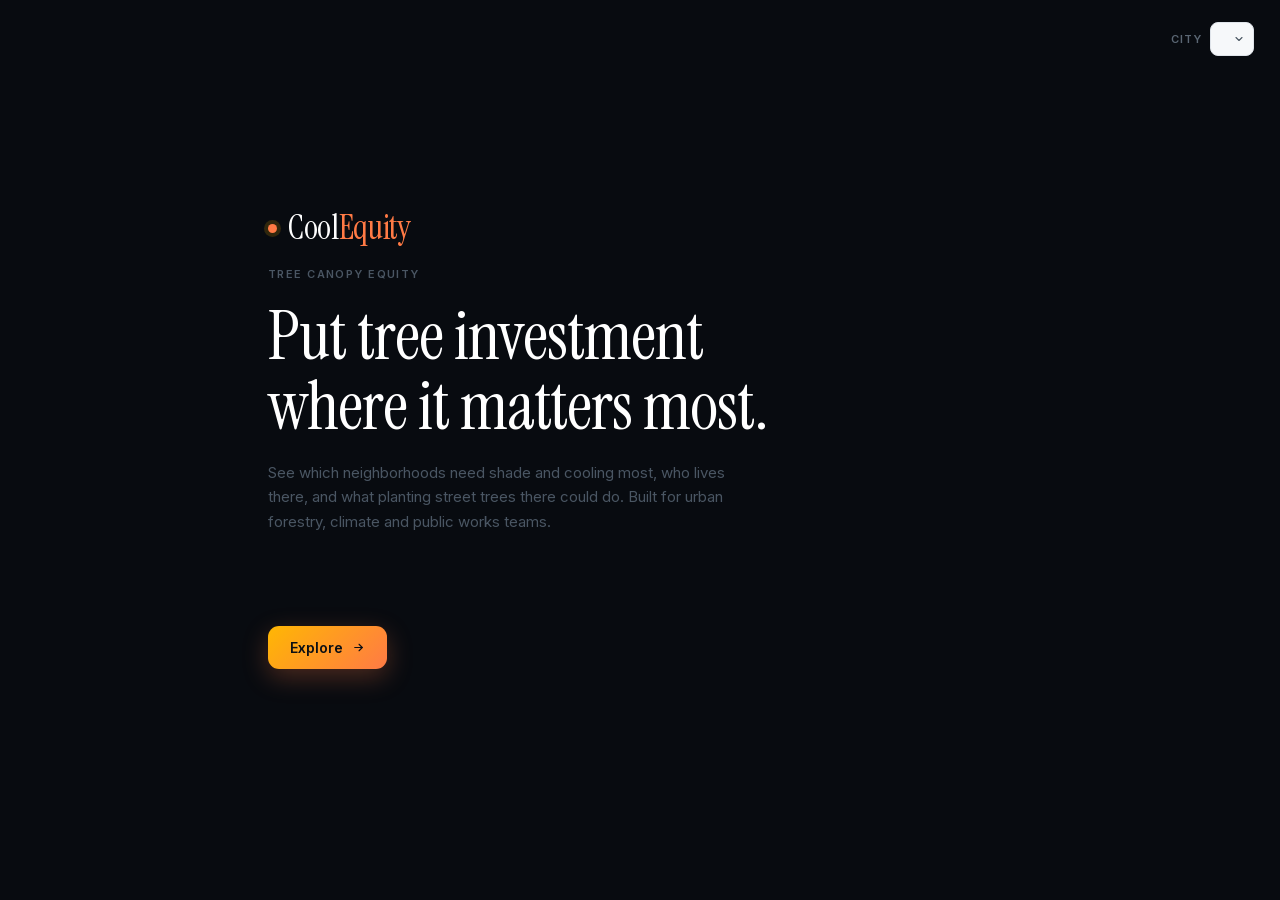
==== app/index.html @ dcdbe83a "Fade only the hexagons outside the limit, not the basemap The veil over everything beyond the city l" ====
<!DOCTYPE html>
<html lang="en">
<head>
<meta charset="utf-8"/>
<meta name="viewport" content="width=device-width, initial-scale=1"/>
<title>CoolEquity — Tree Canopy Equity Mapper</title>
<!-- MapLibre is vendored, not CDN'd. The whole risk register hangs on "the app is
     static and local"; a <script src=unpkg> makes that false — no venue Wi-Fi means
     no `maplibregl` at all, and the map never gets as far as the basemap fallback.
     v4.7.1, BSD-3, self-contained (its CSS inlines every icon as a data: URI). -->
<link href="vendor/maplibre-gl.css" rel="stylesheet"/>
<script src="vendor/maplibre-gl.js"></script>
<style>
  /* Typefaces are VENDORED, not linked from fonts.googleapis.com — same reason
     MapLibre is. A <link> to Google Fonts would put an off-host
     request back on the critical path and cost `?flat=1` its "zero external
     requests" property; on dead venue Wi-Fi you'd also eat a swap flash on
     every heading. Latin subsets only, 63 KB for both. Inter and Instrument
     Serif are both SIL Open Font License 1.1. */
  @font-face{font-family:Inter;src:url(vendor/inter-latin.woff2) format('woff2');
    font-weight:100 900;font-style:normal;font-display:swap}
  @font-face{font-family:"Instrument Serif";src:url(vendor/instrumentserif-latin.woff2) format('woff2');
    font-weight:400;font-style:normal;font-display:swap}
  :root{
    --bg:#0b0f14;--panel:#111720;--panel2:#0d1219;--edge:#1f2a36;--edge2:#2b3947;
    --txt:#eef3f8;--muted:#93a1b0;--muted2:#7a8893;   /* ≥4.5:1 on the panel for small text */
    --accent:#ff7a45;--accent2:#ffb703;--good:#39b98a;--blue:#4c9fce;
    --shadow:0 18px 50px rgba(0,0,0,.55);
    /* The map is light (CARTO positron) so that "deeper = worse" can read at all;
       see the RAMPS comment in the script. Chrome stays dark around it. */
    --map-bg:#eceff3;
    --sans:Inter,ui-sans-serif,-apple-system,BlinkMacSystemFont,"Segoe UI",Roboto,"Helvetica Neue",Arial,sans-serif;
    --display:"Instrument Serif",Georgia,"Times New Roman",serif;
    --mono:ui-monospace,SFMono-Regular,"SF Mono",Menlo,Consolas,monospace;
  }
  *{box-sizing:border-box}
  html,body{margin:0;height:100%;font-family:var(--sans);background:var(--bg);color:var(--txt);overflow:hidden;
    -webkit-font-smoothing:antialiased;-moz-osx-font-smoothing:grayscale;font-synthesis:none}
  /* Numbers are read comparatively all over this UI — rank vs rank, score vs
     score — so they get tabular figures globally rather than per-rule. */
  .num,.sc,.stat .v,.metric .top span:last-child,.badge,.tt-row span:last-child{font-variant-numeric:tabular-nums;font-feature-settings:"tnum" 1}
  svg.ico{width:13px;height:13px;flex:none;stroke:currentColor;fill:none;stroke-width:1.6;stroke-linecap:round;stroke-linejoin:round;opacity:.8}
  #app{--panelw:366px;display:grid;grid-template-columns:var(--panelw) minmax(0,1fr);height:100vh;position:relative;overflow:hidden}
  /* Panel width is adjustable on wide screens: a grip on its edge, and a collapse
     that gives the whole window to the map. 366px is the floor: the controls were
     laid out for it and get cut off below it. */
  #grip{position:absolute;top:0;bottom:0;left:calc(var(--panelw) - 5px);width:10px;cursor:col-resize;z-index:30;background:transparent}
  #grip::after{content:"";position:absolute;top:50%;left:3px;width:4px;height:44px;margin-top:-22px;border-radius:2px;background:var(--edge2);opacity:.7;transition:opacity .15s,background .15s}
  #grip:hover::after,#grip.on::after{background:var(--accent);opacity:1}
  #app.pcol{--panelw:0px}#app.pcol #panel,#app.pcol #grip{display:none}#app.pcol #mapwrap{grid-column:1/-1}
  #panel-show{position:absolute;top:14px;left:14px;z-index:31;display:none;align-items:center;gap:6px;font:600 12px var(--sans);color:var(--txt);background:var(--panel);border:1px solid var(--edge2);border-radius:9px;padding:7px 11px;cursor:pointer;box-shadow:var(--shadow)}
  #app.pcol #panel-show{display:inline-flex}
  #app.pcol #chip{left:132px;max-width:calc(100% - 440px)}
  #panel-hide{margin-left:4px}
  @media(max-width:760px){#grip,#panel-show{display:none!important}#app.pcol #panel{display:flex}}
  #panel{background:linear-gradient(180deg,var(--panel),var(--panel2));border-right:1px solid var(--edge);display:flex;flex-direction:column;min-height:0}
  /* ------------------------------------------------------------ intro */
  /* `align-items:center` + `overflow:hidden` clips a too-tall card at BOTH ends,
     and the end that matters is the top — that is how the wordmark went missing
     on a 720px-tall window. `margin:auto` centres the card when there is room and
     lets it scroll from its own top when there is not, which no value of
     align-items will do. Keep it this way rather than trimming copy each time
     the card grows. */
  #intro{position:fixed;inset:0;z-index:50;background:#080b10;overflow-y:auto;overflow-x:hidden;
    display:flex;justify-content:center;padding:28px 0;
    transition:opacity .55s ease,transform .55s cubic-bezier(.4,0,.2,1)}
  #intro.gone{opacity:0;transform:scale(1.05);pointer-events:none}
  #intro-canvas{position:absolute;inset:0;width:100%;height:100%;opacity:.5;
    filter:blur(.4px);transform:scale(1.02)}
  .intro-scrim{position:absolute;inset:0;
    background:radial-gradient(115% 85% at 22% 45%,rgba(8,11,16,.97) 20%,rgba(8,11,16,.72) 52%,rgba(8,11,16,.35) 100%)}
  .intro-card{position:relative;width:min(760px,calc(100% - 64px));padding:0 8px;margin:auto 0}
  /* The product says its own name on the first screen. */
  .wordmark{display:flex;align-items:baseline;gap:11px;margin-bottom:22px}
  .wordmark .wm{font-family:var(--display);font-weight:400;font-size:34px;line-height:1;
    letter-spacing:-.01em;color:#fff}
  .wordmark .wm i{font-style:normal;color:var(--accent)}
  .wordmark .wdot{width:9px;height:9px;border-radius:50%;background:var(--accent);
    box-shadow:0 0 0 4px rgba(255,183,3,.16);align-self:center}
  .eyebrow{display:flex;align-items:center;gap:9px;font-size:11px;letter-spacing:.13em;
    text-transform:uppercase;color:var(--muted);font-weight:600;margin-bottom:20px}
  .intro-card h1{font-family:var(--display);font-weight:400;margin:0;
    font-size:clamp(38px,5.6vw,68px);line-height:1.03;letter-spacing:-.015em;color:#fff}
  .lede{max-width:52ch;margin:20px 0 0;color:var(--muted);font-size:15px;line-height:1.62}
  .istats{display:flex;flex-wrap:wrap;gap:34px;margin:30px 0 34px}
  .istats div b{display:block;font-size:25px;font-weight:600;letter-spacing:-.02em;
    font-variant-numeric:tabular-nums;color:#fff}
  .istats div span{font-size:11px;color:#b9c3cd;letter-spacing:.05em;text-transform:uppercase}
  .ilbl{font-size:10.5px;text-transform:uppercase;letter-spacing:.11em;color:var(--muted2);
    font-weight:600;margin:0 0 11px}
  /* Combobox: a text field you can type into, with a filtered list under it.
     Not a <select>, because the list has to carry a build-state badge per row. */
  .picker{position:relative;max-width:460px}
  .cinput{display:flex;align-items:center;gap:10px;background:#0e141c;
    border:1px solid var(--edge);border-radius:11px;padding:0 13px;transition:.16s}
  .cinput:focus-within{border-color:var(--accent);background:#12161d}
  .cinput svg{width:15px;height:15px;stroke:var(--muted2);fill:none;stroke-width:2;flex:none}
  .cinput input{flex:1;background:none;border:0;outline:none;font:inherit;font-size:13.5px;
    color:var(--txt);padding:12px 0}
  .cinput input::placeholder{color:var(--muted2)}
  .cinput .cchev{width:13px;height:13px;stroke:var(--muted2);transition:transform .18s}
  .picker.open .cinput .cchev{transform:rotate(180deg)}
  .cities{position:absolute;top:calc(100% + 6px);left:0;right:0;z-index:5;max-height:264px;
    overflow-y:auto;background:#0c1219;border:1px solid var(--edge);border-radius:11px;
    padding:5px;box-shadow:0 18px 44px rgba(0,0,0,.6);display:none}
  .picker.open .cities{display:block}
  .city{display:flex;align-items:center;gap:9px;width:100%;background:none;border:0;
    color:var(--muted);border-radius:8px;padding:9px 11px;font:inherit;font-size:12.5px;
    cursor:pointer;text-align:left;transition:.12s}
  .city .cnm{flex:1;min-width:0;overflow:hidden;text-overflow:ellipsis;white-space:nowrap}
  .city .cco{font-size:10.5px;color:var(--muted2);flex:none}
  .city:hover,.city.cur{background:#151d27;color:var(--txt)}
  .city.on{background:#1a1310;color:var(--txt);box-shadow:inset 0 0 0 1px var(--accent)}
  .city .cs{font-size:11px;letter-spacing:.05em;text-transform:uppercase;font-weight:700;
    padding:2px 6px;border-radius:20px;background:#12261e;color:#4fd1a0;flex:none}
  .city .cs.soon{background:#1a1f27;color:var(--muted2)}
  .cnone{padding:11px 12px;font-size:11.5px;color:var(--muted2);line-height:1.5}
  .cityinfo{margin-top:13px;font-size:11.5px;line-height:1.6;color:var(--muted);
    background:#0c1219;border:1px solid var(--edge);border-radius:10px;padding:12px 14px;max-width:60ch}
  .cityinfo code{font-family:var(--mono);font-size:10.5px;color:var(--accent2);
    background:#141c26;padding:1px 5px;border-radius:4px}
  .cta{margin-top:28px;display:inline-flex;align-items:center;gap:9px;font:inherit;font-size:14px;
    font-weight:600;color:#0b0f14;background:linear-gradient(135deg,#ffb703,#ff7a45);
    border:0;border-radius:11px;padding:13px 22px;cursor:pointer;
    box-shadow:0 8px 26px rgba(255,122,69,.28);transition:transform .16s,box-shadow .16s}
  .cta:hover{transform:translateY(-1px);box-shadow:0 12px 32px rgba(255,122,69,.36)}
  .cta .ico{opacity:1;stroke-width:2}
  .inote{margin:18px 0 0;font-size:13px;color:#e6dccb;line-height:1.55;max-width:62ch;border-left:3px solid #ffb35a;padding-left:12px}
  .pnote{font-size:11.5px;line-height:1.45;color:var(--muted);margin:-4px 0 8px}
  .fine{margin:20px 0 0;font-size:11.5px;color:var(--muted2);line-height:1.6;max-width:62ch}
  @media (prefers-reduced-motion:reduce){#intro{transition:opacity .01s}#intro.gone{transform:none}}
  /* Short-window ladder. The card is ~910px tall at its most generous, so on a
     720–860px laptop it would scroll; these tighten it to fit before the scroll
     is ever needed. Each step gives up the least important thing left, and the
     wordmark is never one of them. */
  @media (max-height:860px){
    .intro-card h1{font-size:clamp(34px,4.6vw,52px)}
    .wordmark{margin-bottom:16px}.eyebrow{margin-bottom:14px}
    .lede{margin-top:15px;font-size:14px}
    .istats{gap:26px;margin:20px 0 22px}.istats div b{font-size:21px}
    .fine{margin-top:14px}
  }
  @media (max-height:740px){
    .intro-card h1{font-size:clamp(30px,4vw,42px)}
    .istats{gap:22px;margin:16px 0 18px}
    .fine{display:none}
  }
  @media (max-height:640px){.lede{display:none}}
  .brand{padding:16px 20px 14px;border-bottom:1px solid var(--edge)}
  .brand h1{margin:0;font-family:var(--display);font-weight:400;font-size:26px;letter-spacing:-.01em;line-height:1;display:flex;align-items:baseline;gap:9px}
  .dot{width:9px;height:9px;border-radius:50%;background:linear-gradient(135deg,var(--accent),var(--accent2));box-shadow:0 0 14px rgba(255,122,69,.75);align-self:center}
  .brand p{margin:8px 0 0;color:var(--muted);font-size:11.5px;line-height:1.5;letter-spacing:.005em}
  /* Wrap so the units control drops to its own line rather than being clipped by
     the fixed-width panel: title + home + All cities never quite leave room for
     °C·km / °F·mi at 366px, and the °F·mi button was getting cut off. */
  .brandtop{display:flex;align-items:center;flex-wrap:wrap;gap:10px;row-gap:9px}
  .brandtop #units{margin-left:auto}
  .home{margin-left:auto;display:flex;align-items:center;justify-content:center;width:28px;height:26px;
    background:#0c1219;border:1px solid var(--edge);border-radius:8px;color:var(--muted2);
    cursor:pointer;padding:0;transition:.14s;flex:none}
  .home:hover{color:var(--txt);border-color:var(--accent)}
  .home svg{width:14px;height:14px}
  .seg{display:flex;gap:2px;padding:2px;background:#0c1219;border:1px solid var(--edge);border-radius:8px}
  .seg button{font:inherit;font-size:10.5px;font-weight:600;letter-spacing:.01em;color:var(--muted2);
    background:none;border:0;padding:4px 8px;border-radius:6px;cursor:pointer;transition:.14s;white-space:nowrap}
  .modeseg button{font-size:12.5px;padding:7px 16px;font-weight:700}
  .seg button:hover{color:var(--txt)}
  .seg button.on{background:#1d2732;color:var(--txt)}
  .scroll{overflow-y:auto;min-height:0}
  .section{padding:15px 20px;border-bottom:1px solid var(--edge)}
  /* Section titles are the wayfinding: big enough to scan, numbered in Explore. */
  .lbl{font-size:13.5px;letter-spacing:-.005em;color:var(--txt);margin:0 0 10px;font-weight:700;display:flex;justify-content:space-between;align-items:center;gap:8px}
  .lbl .ltxt{display:flex;align-items:center;gap:7px;flex:1;min-width:0}
  .lbl .step{display:inline-flex;align-items:center;justify-content:center;width:21px;height:21px;border-radius:7px;background:#1d2732;color:var(--accent2);font-size:11.5px;font-weight:700;flex:none}
  .lbl.sub{font-size:12.5px;color:var(--muted);font-weight:650}
  .section>.hint.lead{margin:-4px 0 10px}
  /* City switcher: one city at a time, in the corner. */
  .cityselect{appearance:none;-webkit-appearance:none;background:#0c1219 url("data:image/svg+xml,%3Csvg xmlns='http://www.w3.org/2000/svg' viewBox='0 0 24 24' fill='none' stroke='%2393a1b0' stroke-width='2.2' stroke-linecap='round' stroke-linejoin='round'%3E%3Cpath d='m6 9 6 6 6-6'/%3E%3C/svg%3E") no-repeat right 8px center/12px;
    border:1px solid var(--edge);color:var(--txt);border-radius:8px;padding:6px 26px 6px 10px;font:600 11.5px var(--sans);cursor:pointer;max-width:190px;white-space:nowrap;overflow:hidden;text-overflow:ellipsis;transition:.14s}
  .cityselect:hover,.cityselect:focus-visible{border-color:var(--accent);outline:none}
  #intro-city{position:absolute;top:22px;right:26px;z-index:3;display:flex;align-items:center;gap:8px;font-size:11px;letter-spacing:.08em;text-transform:uppercase;color:var(--muted2);font-weight:600}
  #intro-city .cityselect{font-size:13px;padding:8px 30px 8px 12px;max-width:240px}
  /* Info popover: what it is and how to use it, with a link to the full guide. */
  .tip{position:fixed;z-index:80;width:min(300px,calc(100vw - 24px));background:#0d1219;border:1px solid var(--edge2);border-radius:11px;padding:12px 14px 11px;box-shadow:var(--shadow);font-size:12px;line-height:1.55;color:var(--muted)}
  .tip b{display:block;color:var(--txt);font-size:12.5px;margin-bottom:4px}
  .tip a{display:inline-block;margin-top:8px;color:#ffd28c;font-weight:600;text-decoration:none;font-size:11.5px}
  .tip a:hover{text-decoration:underline;text-underline-offset:3px}
  .tip[hidden]{display:none}
  /* Low-signal note: the mix rests on an input that barely varies here. */
  .signal{font-size:11px;line-height:1.5;margin:0 0 10px;padding:8px 10px;border-radius:8px;background:#221609;border:1px solid #4a3520;color:#ffd28c}
  .signal[hidden]{display:none}
  #legend .lrel{font-size:11px;color:var(--muted);margin-top:5px}
  #legend .lcap{font-size:11px;color:var(--muted);margin-top:5px;line-height:1.4}
  #legend .lrel[hidden]{display:none}
  /* Ranked list: how far each area moved against the recommended mix. */
  .row .mv{display:inline-block;font-size:11px;font-weight:700;padding:1px 6px;border-radius:10px;margin-left:6px;vertical-align:1px;font-variant-numeric:tabular-nums}
  .mv.up{color:#6ee7a8;background:#0f2019}.mv.dn{color:#ffb4a2;background:#2a1410}.mv.eq{color:var(--muted2);background:#151c25}
  #rank-change{font-size:11px;color:var(--muted);line-height:1.5;margin:8px 0 0;padding:8px 10px;border-radius:8px;background:#141a12;border:1px solid #2a4a3d}
  #rank-change b{color:#6ee7a8}
  #rank-change[hidden]{display:none}
  @keyframes rankflash{from{background:#1c2a24}to{background:transparent}}
  #rank.flash{animation:rankflash .9s ease-out}
  /* Priority areas can be folded away. */
  /* Every sidebar section folds the same way: one header row (chevron + step +
     title + info + status), one body. Open/closed is remembered per browser. */
  .fold{padding:0}
  .fhead{display:flex;align-items:center;gap:6px;padding:13px 20px 13px 14px}
  .fbtn{flex:1;min-width:0;display:flex;align-items:center;gap:8px;background:none;border:0;padding:0;color:var(--txt);font:700 13.5px var(--sans);cursor:pointer;text-align:left;letter-spacing:-.005em}
  .fbtn .dchev{width:13px;height:13px;flex:none;stroke:currentColor;fill:none;stroke-width:2.4;transition:transform .18s;transform:rotate(90deg)}
  .fold.closed .fbtn .dchev{transform:none}
  .fbtn .step{display:inline-flex;align-items:center;justify-content:center;width:21px;height:21px;border-radius:7px;background:#1d2732;color:var(--accent2);font-size:11.5px;font-weight:700;flex:none}
  .fhead .cnt,.fhead .wstate{flex:none}
  .fbody{padding:0 20px 15px}
  .fold.closed .fbody{display:none}
  .fold.closed .fhead{padding-bottom:13px}
  #rank{padding:4px 12px 10px}
  .rank-pages{padding:8px 20px 14px}
  /* Map reset sits with the basemap switch. */
  .mapctl{display:flex;gap:6px;align-items:center}
  .mapbtn{font:600 10.5px var(--sans);color:var(--txt);background:var(--panel);border:1px solid var(--edge2);border-radius:8px;padding:6px 10px;cursor:pointer;box-shadow:0 2px 10px rgba(0,0,0,.35);white-space:nowrap}
  .mapbtn:hover{border-color:var(--accent)}
  .seg[hidden]{display:none}
  .layers{display:grid;grid-template-columns:1fr 1fr;gap:7px}
  .layer{border:1px solid var(--edge);background:#0c1219;color:var(--muted);padding:9px 10px;border-radius:9px;font-size:12px;cursor:pointer;text-align:left;transition:.15s;display:flex;flex-direction:column;gap:1px}
  .layer:hover{border-color:#2c3a49;color:var(--txt)}
  .layer.active{border-color:var(--accent);background:#1a1410;color:var(--txt);box-shadow:inset 0 0 0 1px rgba(255,122,69,.35)}
  .layer b{font-size:12.5px;font-weight:600}
  .layer span{font-size:10.5px;color:var(--muted2)}
  .tag{font-size:11px;letter-spacing:.04em;background:#2a2030;color:#d3a4e0;border:1px solid #47324f;padding:1px 5px;border-radius:20px;font-weight:600}
  .tag.us{background:#221c2e;color:#c7a3e6;border-color:#402f57}
  /* toggles */
  .toggle{display:flex;align-items:center;gap:10px;padding:8px 0;cursor:pointer}
  /* `hidden` loses to any class rule that sets display, so the attribute
     alone does nothing here — the HOLC toggle stayed on screen in San
     Ramon despite being marked hidden. Restate it at class specificity. */
  .toggle[hidden],.hint[hidden]{display:none}
  .toggle .sw{width:34px;height:19px;border-radius:20px;background:#25303c;position:relative;flex:none;transition:.2s}
  .toggle .sw::after{content:"";position:absolute;top:2px;left:2px;width:15px;height:15px;border-radius:50%;background:#6b7885;transition:.2s}
  .toggle.on .sw{background:rgba(255,122,69,.35)}
  .toggle.on .sw::after{transform:translateX(15px);background:var(--accent)}
  .toggle .tt{font-size:12.5px}
  .toggle .ts{font-size:11px;color:var(--muted2)}
  /* ---- cooling relief sites ---- */
  .cnt{font-size:10.5px;color:var(--muted2);font-weight:500;letter-spacing:0;text-transform:none;font-variant-numeric:tabular-nums;white-space:nowrap}
  .kind{display:flex;align-items:flex-start;gap:9px;padding:7px 9px;margin:0 -9px;border-radius:9px;
    cursor:pointer;transition:background .14s,opacity .14s;user-select:none}
  .kind:hover{background:#0e1620}
  .kind.off{opacity:.38}
  .kind .kdot{width:9px;height:9px;border-radius:50%;margin-top:4px;flex:none;transition:background .14s}
  .kind.off .kdot{background:#46535f!important}
  .kind .kb{flex:1;min-width:0}
  .kind .khd{display:flex;align-items:baseline;gap:8px}
  .kind .kn{font-size:12.5px;color:var(--txt)}
  .kind .kc{margin-left:auto;font-size:11px;color:var(--muted2);font-variant-numeric:tabular-nums}
  .kind .kw{font-size:10.5px;color:var(--muted2);line-height:1.45;margin-top:2px}
  .tt-kind{display:flex;align-items:center;gap:6px;margin-top:5px;font-size:11.5px;color:var(--txt)}
  .tt-kind i{width:8px;height:8px;border-radius:50%;flex:none}
  .tt-what{font-size:10.5px;color:var(--muted);line-height:1.45;margin-top:4px}
  /* ---- model weights ---- */
  .hint{font-size:11px;color:var(--muted);line-height:1.5;margin:-4px 0 12px}
  .layer-note{margin:10px 0 0;padding:8px 10px;border-left:3px solid #ffb35a;color:var(--txt);font-size:12px}
  /* Presets are the front door; the four sliders live behind a disclosure so the
     panel reads as a choice, not a control surface. */
  .presets{display:flex;flex-wrap:wrap;gap:6px;margin-bottom:9px}
  .pst{background:#0e141c;border:1px solid var(--edge);color:var(--muted);border-radius:8px;
    padding:6px 10px;font:inherit;font-size:11.5px;cursor:pointer;transition:.14s}
  .pst:hover{border-color:#3a4a5c;color:var(--txt)}
  .pst.on{border-color:var(--accent);background:#1a1310;color:var(--txt);font-weight:600}
  .pwhy{font-size:11px;color:var(--muted);line-height:1.5;background:#0c1219;
    border:1px solid var(--edge);border-radius:9px;padding:9px 11px;margin-bottom:10px}
  .pwhy b{color:var(--txt);font-weight:600}
  .disc{display:flex;align-items:center;gap:7px;width:100%;background:none;border:0;
    color:var(--muted);font:inherit;font-size:11.5px;cursor:pointer;padding:3px 0;transition:.14s}
  .disc:hover{color:var(--txt)}
  .disc .dchev{width:12px;height:12px;stroke:currentColor;fill:none;stroke-width:2.2;
    transition:transform .18s}
  .disc[aria-expanded=true] .dchev{transform:rotate(90deg)}
  .disc .dnote{margin-left:auto;font-size:11px;color:var(--muted2)}
  #wadv[hidden],#kadv[hidden]{display:none}
  #wadv,#kadv{padding-top:11px}
  .wexp{font-size:10.5px;color:var(--muted2);line-height:1.55;margin:0 0 11px}
  .wexp code{font-family:var(--mono);font-size:11px;color:var(--accent2)}
  .wrow{margin-bottom:11px}
  .wrow .wtop{display:flex;align-items:baseline;gap:7px;font-size:12px;margin-bottom:5px}
  .wrow .wsw{width:8px;height:8px;border-radius:2px;flex:none;align-self:center}
  .wrow .wnm{color:var(--txt)}
  .wrow .wval{margin-left:auto;font-variant-numeric:tabular-nums;font-weight:650;font-size:12.5px}
  .wrow input[type=range]{margin:0}
  .wfoot{display:flex;align-items:center;gap:8px;margin-top:2px;font-size:10.5px;color:var(--muted2);line-height:1.4}
  #w-reset{margin-left:auto;flex:none;background:#161f2a;border:1px solid var(--edge2);color:var(--muted);
    font:inherit;font-size:10.5px;padding:4px 9px;border-radius:7px;cursor:pointer;transition:.15s}
  #w-reset:hover{color:var(--txt);border-color:#3a4a5c}
  #w-reset[disabled]{opacity:.4;cursor:default}
  .wstate{font-size:11px;letter-spacing:.06em;font-weight:600;padding:2px 7px;border-radius:20px;
    text-transform:none;border:1px solid #2a4a3d;background:#0f2019;color:#4fd1a0}
  .wstate.custom{border-color:#4a3520;background:#211609;color:var(--accent2)}
  /* ---- score breakdown ---- */
  .bd{margin:2px 0 14px}
  .bd .stack{display:flex;height:9px;border-radius:3px;overflow:hidden;background:#0a0e13;margin-bottom:9px}
  .bd .stack i{display:block;transition:width .25s cubic-bezier(.2,.8,.2,1)}
  .bd table{width:100%;border-collapse:collapse;font-size:11px}
  .bd td{padding:3.5px 0;color:var(--muted);vertical-align:middle}
  .bd td.k{color:var(--txt);white-space:nowrap;font-size:11.5px}
  .bd td.k i{display:inline-block;width:7px;height:7px;border-radius:2px;margin-right:6px}
  .bd td.n{text-align:right;font-variant-numeric:tabular-nums;white-space:nowrap;padding-left:10px;font-size:10.5px}
  .bd td.p{text-align:right;font-variant-numeric:tabular-nums;color:var(--txt);font-weight:650;padding-left:10px;width:44px}
  .bd tr.sum td{border-top:1px solid var(--edge);padding-top:6px;color:var(--txt)}
  .bd .eq{font-size:11px;color:var(--muted2);margin-top:8px;line-height:1.5;font-family:var(--mono)}
  /* The color scale sits on the map it describes, bottom-left, always visible. */
  #legend{position:absolute;left:14px;bottom:26px;z-index:5;width:232px;background:rgba(12,17,23,.88);backdrop-filter:blur(8px);border:1px solid var(--edge);border-radius:11px;padding:10px 12px 9px}
  #legend .lbl{font-size:12px;margin:0;flex:1}
  #legend .lhead{display:flex;align-items:center;gap:4px;margin-bottom:6px}
  #legend .lmin{background:none;border:0;color:var(--muted);font:700 15px/1 var(--sans);cursor:pointer;padding:0 4px;border-radius:5px}
  #legend .lmin:hover{color:var(--txt);background:#1d2732}
  #legend[hidden]{display:none}
  .lshow{left:14px;bottom:26px;background:rgba(12,17,23,.88);backdrop-filter:blur(8px);border:1px solid var(--edge);border-radius:9px;color:var(--txt);font:600 11px var(--sans);padding:7px 10px;cursor:pointer}
  .lshow[hidden]{display:none}
  .legend .bar{height:12px;border-radius:3px;margin:2px 0 6px;box-shadow:inset 0 0 0 1px rgba(255,255,255,.08)}
  .legend .ends{display:flex;justify-content:space-between;font-size:11px;color:var(--muted);font-variant-numeric:tabular-nums}
  .legend .cap{font-size:10.5px;color:var(--muted);margin-top:7px;line-height:1.45;display:-webkit-box;-webkit-line-clamp:3;-webkit-box-orient:vertical;overflow:hidden}
  #legend .method-link{font-size:11px;margin-top:6px}
  /* The direction of the ramp is the single thing a reader gets wrong on a
     choropleth, so it is stated in words under the bar, on the correct side. */
  .legend .dir{display:flex;font-size:11px;letter-spacing:.07em;text-transform:uppercase;
    color:var(--accent2);font-weight:600;margin-top:5px}
  .legend .dir.hi{justify-content:flex-end}
  .holc-key{display:flex;gap:6px;margin-top:4px}
  .holc-key div{flex:1;text-align:center;font-size:11px;color:#0b0f14;font-weight:700;border-radius:5px;padding:3px 0}
  #rankwrap{display:flex;flex-direction:column}
  #rank{padding:4px 12px 10px}
  .row{display:flex;align-items:center;gap:11px;padding:8px 10px;border-radius:9px;cursor:pointer;transition:.12s}
  .row:hover{background:#0e1620}
  .row.sel{background:#161d27;box-shadow:inset 0 0 0 1px var(--edge)}
  .badge{min-width:25px;padding:0 5px;height:25px;flex:none;border-radius:7px;display:flex;align-items:center;justify-content:center;font-size:11.5px;font-weight:700;color:#0b0f14}
  .row .nm{font-size:12.5px;font-weight:550}
  .row .sub{font-size:10.5px;color:var(--muted2);margin-top:1px}
  .row .sc{margin-left:auto;font-variant-numeric:tabular-nums;font-size:12.5px;font-weight:600}
  #mapwrap{position:relative}
  #map{position:absolute;inset:0}
  .float{position:absolute;z-index:5}
  #chip{top:14px;left:14px;background:rgba(12,17,23,.82);backdrop-filter:blur(8px);border:1px solid var(--edge);border-radius:10px;padding:7px 12px;font-size:12px;color:var(--muted)}
  #chip b{color:var(--txt)}
  /* detail panel (right dock) */
  #detail{position:absolute;top:0;right:0;height:100%;width:340px;background:linear-gradient(180deg,#111721,#0d121a);border-left:1px solid var(--edge);box-shadow:var(--shadow);transform:translateX(100%);transition:transform .32s cubic-bezier(.2,.8,.2,1);display:flex;flex-direction:column;z-index:6}
  #detail.show{transform:translateX(0)}
  .dhead{padding:15px 16px;border-bottom:1px solid var(--edge);display:flex;align-items:center;gap:11px}
  .dhead .badge{min-width:32px;height:32px;border-radius:8px;font-size:13px}
  .dhead .nm{font-size:15px;font-weight:650}
  .dhead .rk{font-size:11px;color:var(--muted);margin-top:1px}
  .rk.band{margin-top:2px}.rk.band b{color:var(--txt);font-weight:600}
  .dhead .x{margin-left:auto;color:var(--muted2);cursor:pointer;font-size:20px;line-height:1;padding:2px 5px}
  .dhead .x:hover{color:var(--txt)}
  .dbody{overflow-y:auto;padding:14px 16px 22px}
  .metric{margin-bottom:11px}
  .metric .top{display:flex;justify-content:space-between;font-size:12px;margin-bottom:5px}
  .metric .top span:first-child{color:var(--muted)}
  .metric .top span:last-child{font-weight:650;font-variant-numeric:tabular-nums}
  .track{height:6px;background:#0a0e13;border-radius:4px;overflow:hidden}
  .fill{height:100%;border-radius:4px}
  .est{font-size:11px;color:#c7a3e6;border:1px solid #402f57;border-radius:10px;padding:0 5px;margin-left:6px;vertical-align:middle}
  .est.src{color:var(--muted);border-color:var(--edge);text-transform:none;letter-spacing:0}
  /* ROI */
  .roi{margin-top:8px;background:#0c141d;border:1px solid var(--edge);border-radius:12px;padding:14px 14px 16px}
  .roi h3{margin:0 0 3px;font-size:13px;display:flex;align-items:center;gap:7px}
  .roi .sub{font-size:11px;color:var(--muted);margin:0 0 12px;line-height:1.4}
  .slider-row{display:flex;justify-content:space-between;font-size:11.5px;color:var(--muted);margin-bottom:6px}
  .slider-row b{color:var(--good);font-variant-numeric:tabular-nums;font-size:13px}
  input[type=range]{width:100%;-webkit-appearance:none;appearance:none;height:5px;border-radius:4px;
    background:#1a2632;outline:none;margin:2px 0 14px;--sl:var(--good)}
  input[type=range]::-webkit-slider-thumb{-webkit-appearance:none;width:15px;height:15px;border-radius:50%;
    background:var(--sl);cursor:pointer;border:2px solid #0d1219;box-shadow:0 0 0 3px color-mix(in srgb,var(--sl) 22%,transparent);transition:box-shadow .15s}
  input[type=range]:hover::-webkit-slider-thumb,input[type=range]:focus-visible::-webkit-slider-thumb{
    box-shadow:0 0 0 6px color-mix(in srgb,var(--sl) 26%,transparent)}
  input[type=range]::-moz-range-thumb{width:15px;height:15px;border-radius:50%;background:var(--sl);
    cursor:pointer;border:2px solid #0d1219}
  .roi-out{display:grid;grid-template-columns:1fr 1fr;gap:9px}
  .stat{background:#0a1017;border:1px solid var(--edge);border-radius:9px;padding:9px 11px}
  .stat .v{font-size:17px;font-weight:700;font-variant-numeric:tabular-nums;line-height:1.1;color:var(--txt)}
  .stat .k{font-size:11px;color:var(--muted);margin-top:3px;line-height:1.25}
  .roi-out .stat.hero{grid-column:1/-1}
  .stat.hero .v{color:var(--good)}
  .roi-note{font-size:11px;color:var(--muted2);margin-top:11px;line-height:1.4}
  .roi-feas{font-size:10.5px;line-height:1.55;margin-top:11px;padding:9px 11px;
    border-radius:9px;background:#0c1219;border:1px solid var(--edge);color:var(--muted)}
  .roi-feas b{color:var(--txt)}
  .roi-feas .ok{color:#6ee7a8}.roi-feas .gap{color:var(--accent)}
  .roi-src{font-size:11px;color:var(--muted2);margin-top:9px;line-height:1.5;
    border-top:1px solid var(--edge);padding-top:9px}
  .roi-src b{color:var(--muted);font-weight:600}
  .roi-src div{margin-top:3px}
  .maplibregl-popup{max-width:230px!important}
  .maplibregl-popup-content{background:#0d1219;color:var(--txt);border:1px solid var(--edge);border-radius:10px;padding:9px 12px;font-size:12px;box-shadow:var(--shadow)}
  .maplibregl-popup-content .tt-row{display:flex;justify-content:space-between;gap:16px;color:var(--muted);margin-top:4px}
  .maplibregl-popup-content .tt-row span:last-child{color:var(--txt);font-variant-numeric:tabular-nums}
  .maplibregl-popup-tip{border-top-color:var(--edge)!important}
  .maplibregl-ctrl-group{background:#0d1219!important;border:1px solid var(--edge)!important}
  .maplibregl-ctrl button .maplibregl-ctrl-icon{filter:invert(.9)}
  .scroll::-webkit-scrollbar,.dbody::-webkit-scrollbar{width:9px}
  .scroll::-webkit-scrollbar-thumb,.dbody::-webkit-scrollbar-thumb{background:#1c2530;border-radius:6px;border:2px solid transparent;background-clip:content-box}
  .foot{padding:11px 20px;font-size:11px;color:var(--muted2);line-height:1.4}
  .disclaim{margin-top:8px;padding-top:8px;border-top:1px solid var(--edge);font-size:11px;color:var(--muted2);line-height:1.45}
  /* ---- two-speed panel (Simple / Explore) ---- */
  .modehead{position:sticky;top:0;z-index:6;display:flex;align-items:center;gap:10px;
    padding:11px 20px;background:var(--panel);border-bottom:1px solid var(--edge)}
  .modehint{font-size:11.5px;color:var(--muted);letter-spacing:.01em}
  #app.explore .simple-only{display:none}
  .takeaway{font-size:13px;line-height:1.6;color:var(--muted)}
  .takeaway b{color:var(--txt);font-weight:650}
  .takeaway .tk-now{margin-top:11px;padding-top:11px;border-top:1px solid var(--edge);font-size:12px;color:var(--muted2)}
  .takeaway .tk-now b{color:var(--txt)}
  /* ---- explain this block ---- */
  .explain{font-size:12.5px;line-height:1.6;color:var(--muted);background:#0c1219;
    border:1px solid var(--edge);border-radius:10px;padding:11px 12px;margin:0 0 14px}
  .fieldcheck{margin:14px 0 0;border:1px solid var(--edge);border-radius:12px;background:#0c141d}
  .fieldcheck summary{list-style:none;display:flex;align-items:center;gap:8px;padding:11px 12px;cursor:pointer;font-size:13px;font-weight:600;color:var(--txt)}
  .fieldcheck summary::-webkit-details-marker{display:none}
  .fieldcheck summary .dchev{width:13px;height:13px;flex:none;stroke:currentColor;fill:none;stroke-width:2.4;transition:transform .18s}
  .fieldcheck[open] summary .dchev{transform:rotate(90deg)}
  .fieldcheck summary .info-link{margin-left:auto}
  .fc-pill{padding:2px 8px;border-radius:999px;font-size:10.5px;font-weight:600;letter-spacing:.02em;background:rgba(255,255,255,.08);color:var(--muted)}
  .fc-pill.visit{background:rgba(120,170,255,.16);color:#b9d1ff}.fc-pill.feasible,.fc-pill.planted{background:rgba(74,222,128,.16);color:#8ef0b0}.fc-pill.not{background:rgba(248,113,113,.16);color:#ffb3b3}.fc-pill.partly{background:rgba(255,179,90,.16);color:#ffd28c}
  .fc-body{padding:0 12px 12px}.fc-body .hint{margin:0 0 8px}
  .fc-chips{display:flex;flex-wrap:wrap;gap:6px}
  .fc-chips button{font:600 11.5px var(--sans);color:var(--muted);background:transparent;border:1px solid var(--edge2);border-radius:999px;padding:5px 10px;cursor:pointer;line-height:1.3}
  .fc-chips button:hover{color:var(--txt);border-color:var(--accent)}
  .fc-chips button[aria-pressed=true]{color:var(--txt);border-color:var(--accent);background:color-mix(in srgb,var(--accent) 16%,transparent)}
  .fc-chips button:focus-visible{outline:2px solid var(--accent);outline-offset:1px}
  .fieldcheck textarea{width:100%;box-sizing:border-box;margin-top:8px;font:inherit;font-size:12.5px;color:var(--txt);background:var(--c-field,#0f151d);border:1px solid var(--edge);border-radius:8px;padding:7px 9px;resize:vertical;min-height:44px}
  .fc-meta{color:var(--good)}
  html[data-theme=light] .fieldcheck{background:var(--c-card)}
  /* field-status pills: dark ink on tinted chips in light mode (the dark-mode pastels are ~1.3:1 on a light card) */
  html[data-theme=light] .fc-pill.visit,html[data-theme=light] .fc-tag.visit{color:#1d4ed8}html[data-theme=light] .fc-pill.feasible,html[data-theme=light] .fc-pill.planted,html[data-theme=light] .fc-tag.feasible,html[data-theme=light] .fc-tag.planted{color:#166534}html[data-theme=light] .fc-pill.not,html[data-theme=light] .fc-tag.not{color:#b91c1c}html[data-theme=light] .fc-pill.partly,html[data-theme=light] .fc-tag.partly{color:#9a3412}
  .fc-tag{display:inline-block;margin-left:6px;padding:1px 6px;border-radius:6px;font-size:10px;font-weight:600;letter-spacing:.02em;vertical-align:middle;background:rgba(255,255,255,.08);color:var(--muted)}.fc-tag.feasible,.fc-tag.planted{background:rgba(74,222,128,.16);color:#8ef0b0}.fc-tag.not{background:rgba(248,113,113,.16);color:#ffb3b3}.fc-tag.partly{background:rgba(255,179,90,.16);color:#ffd28c}
  .explain b{color:var(--txt);font-weight:650}
  .explain .why{color:var(--why,var(--accent2));font-weight:600}
  /* ---- first-run coach card ---- */
  #coach{position:absolute;left:50%;top:16px;transform:translateX(-50%);z-index:40;
    max-width:430px;width:calc(100% - 36px);background:var(--panel);border:1px solid var(--edge2);
    border-radius:12px;padding:15px 17px 16px;box-shadow:0 10px 34px rgba(0,0,0,.5)}
  #coach[hidden]{display:none}
  #coach h4{margin:0 0 9px;font-size:14px;color:var(--txt);font-weight:650}
  #coach ol{margin:0;padding-left:19px;font-size:12.5px;color:var(--muted);line-height:1.65}
  #coach ol b{color:var(--txt)}
  #coach .cbtn{margin-top:13px;background:var(--accent);color:#180d06;border:0;border-radius:8px;
    padding:8px 15px;font:inherit;font-weight:650;font-size:12.5px;cursor:pointer}
  #coach .cbtn:hover{filter:brightness(1.06)}
  #coach .cx{position:absolute;top:9px;right:12px;cursor:pointer;color:var(--muted2);font-size:18px;line-height:1}
  #coach .cx:hover{color:var(--txt)}
  /* ---- basemap toggle (map/satellite) ---- */
  .mapctl{position:absolute;right:10px;top:10px;z-index:5}
  .mapctl[hidden]{display:none}
  .mapctl .seg{background:var(--panel);border-color:var(--edge2);box-shadow:0 2px 10px rgba(0,0,0,.35)}
  /* ---- collapsible sources footer ---- */
  .srcs summary{cursor:pointer;color:var(--muted);font-weight:600;list-style:none;padding:2px 0}
  .srcs summary::-webkit-details-marker{display:none}
  .srcs summary::before{content:"▸ ";color:var(--muted2)}
  .srcs[open] summary::before{content:"▾ "}
  .srcs>div{margin-top:6px}

  :root{--muted2:#9aa5b5}
  button.kind{width:100%;font:inherit;color:inherit;text-align:left;background:transparent;cursor:pointer}
  .rank-label{display:block;font-size:12px;margin-top:12px;color:var(--muted)}
  #rank-search{width:100%;padding:9px 10px;margin-top:6px;border:1px solid #566579;border-radius:7px;background:#101923;color:var(--txt);font:12px var(--sans)}
  #rank-count{font-size:11px;color:var(--muted);margin:9px 0 2px;line-height:1.5}
  .rank-pages{display:flex;justify-content:space-between;padding:12px 20px}
  .rank-pages button{background:#1b2733;color:var(--txt);border:1px solid #566579;border-radius:6px;padding:8px 12px;cursor:pointer;font:12px var(--sans)}
  .rank-pages button:disabled{opacity:.45;cursor:default}
  .load-error{padding:28px;background:#111b27;color:#edf1f5;max-width:520px;font:15px/1.6 var(--sans)}
  .load-error a{color:#ffcc86}

  :focus-visible{outline:3px solid #ffb703;outline-offset:3px}
  .helpnav{display:flex;gap:8px;margin-top:12px;flex-wrap:wrap}
  .helpnav a,.helpnav button{font:600 12px var(--sans);color:var(--txt);background:#1b2733;border:1px solid #3e4d5e;border-radius:7px;padding:9px 10px;text-decoration:none;cursor:pointer}
  #ifine a{color:#ffd28c}
  .method-link{display:inline-block;color:#ffd28c;font-size:12px;line-height:1.5;margin-top:9px;text-underline-offset:3px}
  .info-link{position:relative;display:inline-flex;align-items:center;justify-content:center;width:24px;height:24px;flex:none;font:600 10px var(--sans);color:#c5ceda;text-decoration:none;vertical-align:middle;text-transform:none}
  .info-link::before{content:"";position:absolute;inset:4px;border:1px solid #718298;border-radius:50%;pointer-events:none}
  .info-link:hover{color:#ffcc86}
  .info-link:hover::before{border-color:#ffcc86}
  .row{width:100%;border:0;border-bottom:1px solid var(--edge);background:transparent;color:var(--txt);font:inherit;text-align:left}
  button.toggle{width:100%;background:transparent;color:inherit;font:inherit;text-align:left;border:0;cursor:pointer}
  button.toggle[hidden],[hidden]{display:none!important}
  .score-details{margin:16px 0;border-block:1px solid var(--edge);padding:12px 0}
  .score-details summary{cursor:pointer;font-size:13px;font-weight:600}
  #detail:not(.show){visibility:hidden}
  #detail .x,#coach .cx{background:none;border:0;color:var(--txt);min-width:32px;min-height:32px;font-size:22px;cursor:pointer}
  .roi-note,.roi-feas,.cap{font-size:12px;line-height:1.6}
  .export{display:flex;flex-wrap:wrap;gap:6px;align-items:center;margin:0}
  .roi .export{margin:14px 0 0;padding-top:12px;border-top:1px solid var(--edge)}
  .export .lbl{flex-basis:100%;margin:0 0 6px;font-size:12.5px}
  .export .hint.flash{animation:rankflash 1.2s ease-out}
  /* Save-before-leaving prompt */
  #leave{position:fixed;inset:0;z-index:90;display:flex;align-items:center;justify-content:center;background:rgba(5,8,12,.62);backdrop-filter:blur(3px)}
  #leave[hidden]{display:none}
  .leave-card{width:min(420px,calc(100% - 32px));background:#0d1219;border:1px solid var(--edge2);border-radius:14px;padding:20px 22px;box-shadow:var(--shadow)}
  .leave-card h3{margin:0 0 6px;font-size:16px}
  .leave-card p{margin:0 0 16px;font-size:12.5px;color:var(--muted);line-height:1.55}
  .leave-card .acts{display:flex;flex-wrap:wrap;gap:8px;justify-content:flex-end}
  .leave-card button{font:600 12px var(--sans);border-radius:8px;padding:9px 13px;cursor:pointer;border:1px solid #3e4d5e;background:#1b2733;color:var(--txt)}
  .leave-card button.primary{background:linear-gradient(135deg,#ffb703,#ff7a45);color:#0b0f14;border:0}
  .leave-card button.quiet{background:none;border-color:transparent;color:var(--muted)}
  .export .lbl{flex-basis:100%;margin:0 0 6px;font-size:12.5px}
  #coach h4{cursor:move;user-select:none;-webkit-user-select:none;touch-action:none;padding-right:28px;border-radius:6px}
  #coach h4:focus-visible{outline:2px solid var(--accent);outline-offset:2px}
  #coach.dragging{opacity:.94}
  .export button{font:600 12px var(--sans);color:var(--txt);background:#1b2733;border:1px solid #3e4d5e;border-radius:7px;padding:8px 10px;cursor:pointer}
  .export button:hover{border-color:#66768a}
  .export button:disabled{opacity:.45;cursor:default}
  .export .hint{flex-basis:100%;margin:2px 0 0}
  .export .hint.warn{color:#ffd28c}
  .roi .sub{font-size:12px}
  .cooling-secondary{font-size:12px;color:var(--muted);margin:12px 0}.cooling-secondary b{color:var(--txt);margin-left:6px}
  #roi-slider{width:100%;min-height:32px}
  .brand p{font-size:12px}
  #detail{width:370px}
  .mview{display:none}
  @media(max-width:760px){
    #app{display:flex;flex-direction:column;height:100dvh}
    #panel{width:100%;height:48%;flex:none}
    /* Phone: List, Both or Map fills the screen. In Map, the panel keeps only its
       header so the switch stays reachable; in List, the map is hidden. */
    .mview{display:inline-flex;margin-left:auto}
    #app.mv-list #panel{height:100dvh}#app.mv-list #mapwrap{display:none}
    #app.mv-map #panel{height:auto}#app.mv-map #panel .scroll{display:none}
    #panel .brand{padding:10px 14px}
    #panel .brand p,#takeaway-sec{display:none}
    #legend{width:190px;left:8px;bottom:24px;padding:8px 10px}
    .brandtop #units{margin-left:auto}.helpnav{margin-top:8px}
    /* Column layout that starts at the top: centring a card taller than the phone screen
     * pushes its top (the study-area picker) above the viewport where nothing can scroll to it. */
    #intro{flex-direction:column;justify-content:flex-start;padding:0}
    #intro-city{position:relative;top:auto;right:auto;z-index:3;margin:14px 16px 0;flex:none;align-self:flex-start;max-width:calc(100% - 32px)}
    #intro-city .cityselect{max-width:none;min-width:0}
    #mapwrap{flex:1;min-height:0;width:100%}
    #detail{width:100%;height:100dvh;z-index:45}
    #chip{max-width:calc(100% - 28px);font-size:11px;white-space:normal}
    .mapctl{top:58px}
    .fhead{padding:10px 14px 10px 10px}.fbody{padding:0 14px 12px}
    .intro-card{padding:18px 20px 28px;width:100%;max-height:none;overflow:visible;margin:0}
    .lede{font-size:14px}
    .intro-card h1{font-size:34px}.istats{flex-wrap:wrap}
    #coach{top:8px;max-height:calc(100% - 16px);overflow:auto}
  }
  @media(prefers-reduced-motion:reduce){*{scroll-behavior:auto!important;transition:none!important}}
  /* ===== app3: the layout of app/ carrying the features of app2/ =====
     Header, numbered sections and the export section come from app/. The
     weights bar, in-place sliders, shortlist, filters, sort, contribution bars,
     stars, drivers, prev/next, cost per tree, share link, toasts, zoom stack
     and briefing report come from app2/. */
  .brand{padding:14px 20px 12px}
  .helpnav{margin-top:10px;gap:6px}
  .helpnav a,.helpnav button{padding:8px 9px;font-size:11.5px;white-space:nowrap}
  /* --- 1 What matters most: the weights bar sits under the presets --- */
  .mixbar{display:block;width:100%;background:#0c1219;border:1px solid var(--edge);border-radius:9px;padding:9px 10px 8px;color:var(--txt);font:inherit;text-align:left;cursor:pointer;margin-top:2px}
  .mixbar:hover,.mixbar[aria-expanded=true]{border-color:var(--accent)}
  .mixtop{display:flex;align-items:center;margin-bottom:7px}
  .mixk{font-size:10.5px;letter-spacing:.05em;text-transform:uppercase;color:var(--muted2);font-weight:600}
  .mixact{margin-left:auto;display:inline-flex;align-items:center;gap:3px;font-size:11.5px;font-weight:600;color:#ffd28c}
  .mixact .dchev{width:12px;height:12px;stroke:currentColor;fill:none;stroke-width:2.2;transition:transform .18s}
  .mixbar[aria-expanded=true] .mixact .dchev{transform:rotate(90deg)}
  .mixtrack{display:flex;height:9px;border-radius:5px;overflow:hidden;background:#1a2430;gap:1px}
  .mixtrack i{display:block;height:100%;transition:width .2s}
  .mixlegend{display:flex;flex-wrap:wrap;gap:4px 10px;margin-top:7px;font-size:10.5px;color:var(--muted)}
  .mixlegend span{display:inline-flex;align-items:center;gap:4px}
  .mixlegend b{color:var(--txt);font-weight:600;font-variant-numeric:tabular-nums}
  .mixlegend i{width:7px;height:7px;border-radius:2px;display:inline-block}
  .mixlegend .mixpop{margin-left:auto}
  .mixbar[aria-expanded=true] .mixlegend{display:none}
  #wadv{margin-top:8px;padding:8px 10px 6px;border:1px dashed var(--edge2);border-radius:9px}
  #wadv .wexp{margin:0 0 6px;font-size:11px;color:var(--muted)}
  #wadv .wexp a{color:#ffd28c}
  #wadv .wrow{display:grid;grid-template-columns:118px minmax(0,1fr) 38px;align-items:center;gap:8px;margin:0 0 4px}
  #wadv .wrow .wtop{display:contents}
  #wadv .wrow .wsw{display:none}
  #wadv .wrow .wnm{font-size:11.5px;color:var(--muted);white-space:nowrap;overflow:hidden;text-overflow:ellipsis;padding-left:12px;position:relative}
  #wadv .wrow .wnm::before{content:"";position:absolute;left:0;top:50%;width:7px;height:7px;margin-top:-3px;border-radius:2px;background:var(--sw)}
  #wadv .wrow .wval{grid-column:3;font-size:11.5px;text-align:right}
  #wadv .wrow input[type=range]{grid-column:2;grid-row:1;height:4px}
  #wadv .wfoot{margin-top:4px}
  /* While the sliders are open the section pins to the top of the scroll and
     drops its prose, so every drag is seen re-ordering the rows underneath. */
  #weights:has(#wadv:not([hidden])){position:sticky;top:0;z-index:6;background:var(--panel);box-shadow:0 10px 24px -12px #000}
  #weights:has(#wadv:not([hidden])) .presets,#weights:has(#wadv:not([hidden])) .hint.lead,#weights:has(#wadv:not([hidden])) .signal{display:none}
  /* The plain-language reading of the mix stays on screen while the presets are folded away. */
  #weights:has(#wadv:not([hidden])) .pwhy{font-size:10.5px;padding:6px 9px;margin-bottom:6px}
  #weights:has(#wadv:not([hidden])) .mixbar{padding:6px 10px}
  #weights:has(#wadv:not([hidden])) .mixtop{margin-bottom:5px}
  /* --- ranked rows: name, star, need index, contribution bar, three measures --- */
  .row{display:grid;grid-template-columns:25px minmax(0,1fr) 26px 34px;grid-template-rows:auto auto auto;align-items:center;column-gap:10px;row-gap:3px;padding:7px 10px}
  .row .badge{grid-row:1/4}
  .row .nm{min-width:0;font-size:12.5px;line-height:1.25;overflow:hidden;text-overflow:ellipsis;white-space:nowrap}
  .row .sc{margin-left:0;text-align:right}
  .row .cbar{grid-column:2/5;display:flex;height:3px;border-radius:2px;overflow:hidden;background:#1a2430;gap:1px}
  .row .cbar i{display:block;height:100%}
  .row .mxs{grid-column:2/5;display:grid;grid-template-columns:repeat(4,1fr);gap:6px;margin-top:1px}
  .row .mx{display:flex;align-items:baseline;gap:4px;font-variant-numeric:tabular-nums;white-space:nowrap}
  .row .mx b{font-size:11px;font-weight:600;color:var(--muted)}
  .row .mx i{font-style:normal;font-size:11px;color:var(--muted2);letter-spacing:.03em}
  .row .nm:focus-visible{outline:2px solid var(--accent2);outline-offset:2px;border-radius:4px}
  /* 24px hit area for touch and keyboard; full opacity whenever the row has focus. */
  .pin{display:inline-flex;align-items:center;justify-content:center;width:24px;height:24px;border-radius:6px;background:none;border:0;padding:0;color:var(--muted2);font:17px/1 var(--sans);cursor:pointer;opacity:.55;transition:.12s;margin:0 -2px}
  .row:hover .pin,.row:focus-within .pin,.pin.on,.pin:focus-visible{opacity:1}
  .pin:hover,.pin:focus-visible{background:var(--c-hover)}
  .pin:hover,.pin.on{color:var(--accent2)}
  .dpin{width:32px;height:32px;font-size:20px;opacity:.8;margin:0}
  .dpin[hidden]{display:none}
  #rank-change{font-size:10.5px;padding:6px 9px}
  /* --- find tools inside Priority areas --- */
  .rank-tools{padding:0 20px 6px!important}
  #rank-search{margin-top:0}
  .findrow{display:flex;align-items:center;gap:8px;margin-top:12px}
  .cityrow{display:flex;align-items:center;gap:8px;margin:6px 0 4px}.cityrow label{font-size:11px;color:var(--muted);text-transform:uppercase;letter-spacing:.06em;font-weight:600}.cityrow select{flex:1;min-width:0}
  .findrow .rank-label{margin:0;flex:1}
  .sortlbl{font-size:11px;color:var(--muted2)}
  .sortsel{appearance:none;-webkit-appearance:none;background:#0c1219;border:1px solid var(--edge);border-radius:7px;color:var(--txt);font:600 11.5px var(--sans);padding:5px 8px;cursor:pointer}
  .sortsel:hover,.sortsel:focus-visible{border-color:var(--accent);outline:none}
  .filters{display:flex;flex-wrap:wrap;gap:5px;margin:8px 0 2px}
  .filters .pst{padding:4px 8px;font-size:11px}
  .grouphead{display:flex;align-items:baseline;gap:8px;padding:14px 20px 2px;font-size:10.5px;letter-spacing:.08em;text-transform:uppercase;color:var(--muted2);font-weight:600;border-top:1px solid var(--edge)}
  .grouphead .ghint{text-transform:none;letter-spacing:0;font-weight:500;font-size:11px}
  #maphead+.section{border-top:0}
  .grouphead.exphead{margin-top:10px;border-top:10px solid var(--bg);box-shadow:0 -1px 0 var(--edge)}
  #exphead+.section{border-top:0}
  #exphead+.section .fhead{padding-top:8px}
  .dirbtn{font-weight:500;color:var(--muted)}
  .dirbtn:hover{color:var(--txt)}
  .sorthint{margin:6px 0 0!important}
  .sorthint b{color:var(--txt);font-weight:600}
  .modal{position:fixed;inset:0;z-index:90;display:flex;align-items:center;justify-content:center;background:rgba(5,8,12,.62);backdrop-filter:blur(3px)}
  .modal[hidden]{display:none}
  .leave-card{position:relative}
  .leave-card .mx{position:absolute;top:8px;right:10px;background:none;border:0;color:var(--muted2);font:22px/1 var(--sans);min-width:32px;min-height:32px;cursor:pointer}
  .leave-card .mx:hover{color:var(--txt)}
  .leave-card h3{padding-right:28px}
  #shortlist .fbody{padding:0}
  /* --- shortlist block: starred areas, above the ranking --- */
  #shortlist{padding:0 0 4px;background:#0f1a16;border-bottom:1px solid #1e3a2e}
  #shortlist .fhead{gap:8px;padding-bottom:4px;flex-wrap:wrap}
  #shortlist .fhead .fbtn{flex:0 1 auto;white-space:nowrap}
  #shortlist .fbtn{color:#ffd28c}
  #shortlist .fhead .info-link{margin-right:auto}
  #shortlist .dclose{margin-left:0}
  #shortlist .dclose.quiet{background:none;border-color:transparent;color:var(--muted)}
  #shortlist .dclose[aria-pressed=true]{background:rgba(255,210,140,.14);border-color:#ffd28c;color:#ffd28c}
  .sltable{overflow-x:auto;padding:4px 14px 12px}.sltable table{border-collapse:collapse;font-size:11.5px;min-width:100%}.sltable th,.sltable td{padding:5px 8px;text-align:right;border-bottom:1px solid var(--edge);white-space:nowrap;vertical-align:top}.sltable th{font-weight:600;color:var(--txt)}.sltable th.hd{text-align:left;max-width:150px;white-space:normal;line-height:1.25}.sltable td.lbl{text-align:left;color:var(--muted);font-weight:600;font-size:10.5px;letter-spacing:.04em;text-transform:uppercase;position:sticky;left:0;background:var(--panel,#0f151d)}.sltable td.most{color:#ffd28c;font-weight:700}.sltable td.note{white-space:normal;max-width:160px;text-align:left;font-size:11px;color:var(--muted)}.sltable .rkb{display:inline-flex;min-width:22px;height:20px;padding:0 5px;border-radius:6px;align-items:center;justify-content:center;font-weight:700;font-size:11px;margin-right:6px}
  .dclose{font:600 11.5px var(--sans);color:var(--txt);background:#1b2733;border:1px solid #3e4d5e;border-radius:7px;padding:5px 10px;cursor:pointer}
  .dclose:hover{border-color:var(--accent)}
  #sl-rows{padding:0 12px 6px}
  #sl-rows .row{border-bottom:1px solid #1a2f26}
  .sltot{padding:0 20px 8px;font-size:11px;color:var(--muted)}
  .sltot b{color:var(--txt);font-weight:600}
  /* --- export section: one button per artefact, primary first --- */
  .export button.primary{background:var(--accent);border-color:var(--accent);color:#1a0d06}
  .export button.primary:hover{filter:brightness(1.08)}
  .hint a,.roi .hint a{color:var(--c-link);text-underline-offset:3px}
  .export .exp-sub{flex-basis:100%;margin:4px 0 -2px;font-size:10.5px;color:var(--muted2);letter-spacing:.05em;text-transform:uppercase;font-weight:600}
  /* --- detail panel: drivers, prev/next, assumptions --- */
  .drivers{margin:0 0 14px;padding:10px 11px 9px;background:#0c1219;border:1px solid var(--edge);border-radius:10px}
  .drivers[hidden]{display:none}
  .dvtop{display:flex;align-items:center;font-size:11px;letter-spacing:.05em;text-transform:uppercase;color:var(--muted2);font-weight:600;margin-bottom:7px}
  .drivers .cbar{display:flex;height:8px;border-radius:4px;overflow:hidden;background:#1a2430;gap:1px}
  .drivers .cbar i{display:block;height:100%}
  .dvleg{display:flex;flex-wrap:wrap;gap:4px 10px;margin-top:7px;font-size:11px;color:var(--muted)}
  .dvleg span{display:inline-flex;align-items:center;gap:4px}
  .dvleg i{width:7px;height:7px;border-radius:2px}
  .dvleg b{color:var(--txt);font-weight:600}
  .dnav{background:none;border:1px solid var(--edge);border-radius:7px;color:var(--muted);font:600 18px/1 var(--sans);width:28px;height:28px;cursor:pointer;padding:0 0 2px}
  .dnav:hover{color:var(--txt);border-color:var(--accent)}
  .dhead .x{margin-left:0}
  .dhead>div[style]{min-width:0}
  .assume{margin-top:10px;font-size:11.5px;color:var(--muted);line-height:1.6}
  .assume input{width:64px;background:#0a1017;border:1px solid var(--edge2);border-radius:6px;color:var(--txt);font:600 12px var(--sans);padding:3px 6px;text-align:right}
  .assume input:focus-visible{border-color:var(--accent);outline:none}
  .costpre{display:inline-flex;gap:4px;margin-left:4px;vertical-align:middle}
  .costpre button{font:600 10.5px var(--sans);color:var(--muted);background:transparent;border:1px solid var(--edge2);border-radius:999px;padding:2px 8px;cursor:pointer;line-height:1.4}
  .costpre button:hover{color:var(--txt);border-color:var(--accent)}
  .costpre button[aria-pressed=true]{color:var(--txt);border-color:var(--accent);background:color-mix(in srgb,var(--accent) 14%,transparent)}
  .costpre button:focus-visible{outline:2px solid var(--accent);outline-offset:1px}
  /* --- map: status chip with Share, controls top-right, zoom stack bottom-right --- */
  #chip{display:flex;align-items:center;gap:4px;max-width:calc(100% - 320px);overflow:hidden;white-space:nowrap}
  #chip b{overflow:hidden;text-overflow:ellipsis}
  #chip-share{margin-left:8px;background:none;border:0;padding:0;color:#ffd28c;font:600 11.5px var(--sans);cursor:pointer;flex:none}
  #chip-share:hover{text-decoration:underline;text-underline-offset:3px}
  .zoomstack{right:10px;bottom:34px;z-index:6;display:flex;flex-direction:column;gap:5px}
  .zoomstack .mapbtn{width:32px;height:32px;padding:0;display:flex;align-items:center;justify-content:center;border-radius:8px}
  .zoomstack .mapbtn svg{width:15px;height:15px}
  .lhint{margin-top:8px;padding-top:8px;border-top:1px solid var(--edge);font-size:10.5px;color:var(--muted)}
  .lhint[hidden]{display:none}
  #toast{left:50%;bottom:22px;transform:translateX(-50%) translateY(8px);max-width:min(520px,calc(100% - 40px));background:#151d27;border:1px solid var(--edge2);color:var(--txt);border-radius:10px;padding:9px 14px;font-size:12px;line-height:1.45;box-shadow:var(--shadow);opacity:0;transition:opacity .2s,transform .2s;z-index:30;pointer-events:none}
  #toast.in{opacity:1;transform:translateX(-50%) translateY(0)}
  #toast.warn{border-color:#7a3a2a;background:#2a1410}
  #toast[hidden]{display:none}
  /* With the detail docked on the right, the map's right-hand controls step
     left of it; on narrower screens the top controls drop below the chip. */
  @media(min-width:1101px){
    #app:has(#detail.show) .zoomstack,#app:has(#detail.show) .mapctl{right:380px}
    #app:has(#detail.show) #chip{max-width:calc(100% - 400px)}
  }
  @media(min-width:1101px) and (max-width:1560px){#app:has(#detail.show) .mapctl{top:50px}}
  @media(min-width:1561px){#app:has(#detail.show) #chip{max-width:calc(100% - 700px)}}
  /* Between tablet and desktop the detail slides over the list, not the map. */
  .wtable{display:grid;grid-template-columns:minmax(0,1.5fr) 56px 44px 40px 54px;gap:0 8px;font-size:11px;margin-top:4px}
  .wtable .wh{color:var(--muted2);font-size:9.5px;letter-spacing:.06em;text-transform:uppercase;font-weight:600;padding:4px 0;border-bottom:1px solid var(--edge)}
  .wtable .wh:not(:first-child),.wtable .wc:not(:first-child){text-align:right;font-variant-numeric:tabular-nums}
  .wtable .wr{display:contents;cursor:pointer}
  .wtable .wr .wc{padding:6px 0;border-bottom:1px solid var(--edge);color:var(--muted)}
  .wtable .wr .wc:first-child{color:var(--txt);font-weight:550;white-space:nowrap;overflow:hidden;text-overflow:ellipsis}
  .wtable .wr:hover .wc{background:#0e1620}
  .wtable .wr.on .wc{background:#1a1310;color:var(--txt)}
  .wtable .wr .wc b{color:var(--txt);font-weight:600}
  .wtable .wneed{display:block;width:100%;height:4px;border-radius:2px;background:#1a2430;margin-top:3px;overflow:hidden}.wtable .wneed i{display:block;height:100%}
  .wtable .wr .wc.sub{grid-column:1/-1;padding:0 0 6px;font-size:10px;color:var(--muted2);border-bottom:1px solid var(--edge)}
  .lkey{display:flex;align-items:center;gap:8px;margin-top:7px;font-size:10.5px;color:var(--muted)}
  .lkey i{width:26px;height:0;border-top:2px dashed #3b4a5c;flex:none;box-shadow:0 0 0 2px rgba(255,255,255,.55)}
  .lkey i.solid{border-top:2px solid #55657a}
  .lkey[hidden]{display:none}
  .ward-pop .maplibregl-popup-content{font:12px var(--sans)}
  .wardtag{display:inline-block;font-style:normal;font-size:9px;font-weight:700;letter-spacing:.04em;color:#93a1b0;background:#151d27;border:1px solid var(--edge2);border-radius:5px;padding:0 4px;margin-left:6px;vertical-align:1px}
  #ward-filter{margin-right:4px}
  @media(max-width:1100px) and (min-width:761px){
    #detail{left:0;right:auto;width:366px;transform:translateX(-100%)}
    #detail.show{transform:translateX(0)}
  }
  #theme button{padding:4px 8px}
  /* ===== light theme: projectors, handouts, daylight rooms =====
     Applied by data-theme on <html>; saved per browser. Data colors (badges,
     ramps, swatches) are unchanged; chrome colors are restated here. */
  :root{--c-hover:#0e1620;--c-field:#0c1219;--c-btn:#1b2733;--c-btnedge:#3e4d5e;--c-track:#1a2430;--c-card:#0a1017;--c-link:#ffd28c;--c-up:#6ee7a8;--c-dn:#ffb4a2;--c-glass:rgba(12,17,23,.88)}
  html[data-theme=light]{
    --bg:#eef1f5;--panel:#ffffff;--panel2:#f6f8fa;--edge:#dfe4ea;--edge2:#c6ced8;
    --txt:#141a21;--muted:#4a5663;--muted2:#5b6774;--shadow:0 18px 50px rgba(20,30,40,.18);
    --why:#8a4b00;   /* 6.4:1 on the light card; the yellow accent is 1.6:1 there */
    --c-hover:#f1f4f8;--c-field:#f6f8fa;--c-btn:#eef1f5;--c-btnedge:#b9c3ce;--c-track:#e3e8ee;--c-card:#f6f8fa;--c-link:#8a4b00;--c-up:#177a45;--c-dn:#a83a1e;--c-glass:rgba(255,255,255,.92)}
  html[data-theme=light] #panel{background:var(--panel)}
  html[data-theme=light] .seg,html[data-theme=light] .home,html[data-theme=light] .cityselect,html[data-theme=light] .pst,html[data-theme=light] .pwhy,html[data-theme=light] .layer,html[data-theme=light] .mixbar,html[data-theme=light] .explain,html[data-theme=light] .drivers,html[data-theme=light] .roi-feas,html[data-theme=light] .sortsel,html[data-theme=light] .cityinfo,html[data-theme=light] .tip{background:var(--c-field)}
  html[data-theme=light] .seg button.on{background:#fff;box-shadow:0 1px 3px rgba(0,0,0,.15)}
  html[data-theme=light] .cityselect{background:var(--c-field) url("data:image/svg+xml,%3Csvg xmlns='http://www.w3.org/2000/svg' viewBox='0 0 24 24' fill='none' stroke='%234a5663' stroke-width='2.2' stroke-linecap='round' stroke-linejoin='round'%3E%3Cpath d='m6 9 6 6 6-6'/%3E%3C/svg%3E") no-repeat right 8px center/12px}
  html[data-theme=light] .helpnav a,html[data-theme=light] .helpnav button,html[data-theme=light] .export button,html[data-theme=light] .rank-pages button,html[data-theme=light] .dclose,html[data-theme=light] .leave-card button,html[data-theme=light] #w-reset{background:var(--c-btn);border-color:var(--c-btnedge);color:var(--txt)}
  html[data-theme=light] .export button.primary{background:var(--accent);border-color:var(--accent);color:#1a0d06}
  html[data-theme=light] .pst.on,html[data-theme=light] .layer.active{background:#fff3ea;color:var(--txt)}
  html[data-theme=light] .fbtn .step,html[data-theme=light] .lbl .step{background:#fff0e6;color:#9a4a00}
  html[data-theme=light] .wstate{background:#e6f6ee;color:#177a45;border-color:#b7e2c9}
  html[data-theme=light] .wstate.custom{background:#fff3e0;color:#9a4a00;border-color:#f0c48a}
  html[data-theme=light] .mixtrack,html[data-theme=light] .row .cbar,html[data-theme=light] .drivers .cbar,html[data-theme=light] .track,html[data-theme=light] .bd .stack,html[data-theme=light] input[type=range]{background:var(--c-track)}
  html[data-theme=light] .toggle .sw{background:#cfd7df}
  html[data-theme=light] .toggle .sw::after{background:#fff}
  html[data-theme=light] .row:hover,html[data-theme=light] .kind:hover,html[data-theme=light] .moremenu a:hover{background:var(--c-hover)}
  html[data-theme=light] .row.sel{background:#f1f4f8;box-shadow:inset 0 0 0 1px var(--edge2)}
  html[data-theme=light] #rank-search,html[data-theme=light] .assume input{background:#fff;border-color:var(--c-btnedge);color:var(--txt)}
  html[data-theme=light] .stat,html[data-theme=light] .roi{background:var(--c-card)}
  html[data-theme=light] .stat{background:#fff}
  html[data-theme=light] #detail{background:var(--panel)}
  html[data-theme=light] #shortlist{background:#eef8f2;border-color:#cfe6d8}
  html[data-theme=light] #sl-rows .row{border-color:#d9ebe0}
  html[data-theme=light] #legend,html[data-theme=light] .lshow,html[data-theme=light] #chip{background:var(--c-glass);border-color:var(--edge2)}
  html[data-theme=light] .mapbtn,html[data-theme=light] .mapctl .seg{background:#fff;border-color:var(--edge2)}
  html[data-theme=light] .maplibregl-popup-content,html[data-theme=light] #toast,html[data-theme=light] #coach,html[data-theme=light] .leave-card{background:#fff;border-color:var(--edge2)}
  html[data-theme=light] .maplibregl-popup-tip{border-top-color:#fff!important}
  html[data-theme=light] #leave,html[data-theme=light] .modal{background:rgba(30,40,50,.45)}
  html[data-theme=light] .method-link,html[data-theme=light] .tip a,html[data-theme=light] .mixact,html[data-theme=light] #chip-share,html[data-theme=light] #shortlist .fbtn,html[data-theme=light] #wadv .wexp a,html[data-theme=light] .exp-sub{color:var(--c-link)}
  html[data-theme=light] .info-link{color:#3d4854}
  html[data-theme=light] .info-link::before{border-color:#8592a0}
  html[data-theme=light] .info-link:hover,html[data-theme=light] .method-link:hover{color:#5c3200}
  html[data-theme=light] .legend .dir{color:#9a4a00}
  html[data-theme=light] .signal{background:#fff6e5;border-color:#f0c48a;color:#7a3f00}
  html[data-theme=light] #rank-change{background:#eef8f2;border-color:#b7e2c9}
  html[data-theme=light] #rank-change b,html[data-theme=light] .roi-feas .ok{color:var(--c-up)}
  html[data-theme=light] .mv.up{color:#177a45;background:#e6f6ee}
  html[data-theme=light] .mv.dn{color:#a83a1e;background:#fdebe6}
  html[data-theme=light] .mv.eq{color:var(--muted2);background:#eef1f5}
  html[data-theme=light] .est,html[data-theme=light] .tag,html[data-theme=light] .tag.us{color:#5b3a8a;border-color:#c9b6e6;background:#f4effb}
  html[data-theme=light] .wexp code,html[data-theme=light] .cityinfo code{color:#9a4a00;background:#fff3e0}
  html[data-theme=light] .slider-row b,html[data-theme=light] .stat.hero .v{color:#177a45}
  html[data-theme=light] .bd tr.sum td,html[data-theme=light] .score-details{border-color:var(--edge)}
  html[data-theme=light] .scroll::-webkit-scrollbar-thumb,html[data-theme=light] .dbody::-webkit-scrollbar-thumb{background:#c6ced8;background-clip:content-box}
  html[data-theme=light] #coach .cbtn{color:#1a0d06}
  html[data-theme=light] .modehead{background:var(--panel)}
  html[data-theme=light] .load-error{background:#fff;color:var(--txt)}
  html[data-theme=light] #weights:has(#wadv:not([hidden])){background:var(--panel);box-shadow:0 10px 24px -12px rgba(0,0,0,.25)}
  html[data-theme=light] #wadv{border-color:var(--c-btnedge)}
  html[data-theme=light] input[type=range]::-webkit-slider-thumb{border-color:#fff}
  html[data-theme=light] input[type=range]::-moz-range-thumb{border-color:#fff}
  html[data-theme=light] .mixbar:hover,html[data-theme=light] .mixbar[aria-expanded=true]{border-color:var(--accent)}
  html[data-theme=light] .brand p,html[data-theme=light] .hint,html[data-theme=light] .layer span,html[data-theme=light] .row .mx i{color:var(--muted)}
  @media(max-width:760px){#chip{max-width:calc(100% - 28px);white-space:normal;flex-wrap:wrap;font-size:10.5px;padding:5px 9px;gap:3px;border-radius:8px}
    #chip-layer,#chip .chip-sep-layer{display:none}#chip-share{font-size:10.5px;margin-left:6px}
    /* The toolbar sits under the chip whatever the chip's height (a long city name or a selection wraps it). */
    .mapctl{top:var(--chip-b,54px)}
    /* Collapsing the panel must not apply the desktop offsets (a Show-panel button that phones never show). */
    #app.pcol #chip{left:14px;max-width:calc(100% - 28px)}}
  @media print{
    body{background:#fff;color:#000;overflow:visible}
    #app{display:block;height:auto}
    #panel,#mapwrap,#toast,#coach{display:none!important}
    #detail{position:static;width:100%;transform:none;height:auto;background:#fff;color:#000;border:0;box-shadow:none;visibility:visible}
    #detail .x,#detail .dpin,#detail .dnav,#detail .export,#detail .info-link{display:none!important}
    .explain,.drivers,.roi,.stat{background:#fff;border-color:#bbb;color:#000}
    .explain b,.dhead .nm,.metric .top span:last-child,.stat .v,.dvleg b{color:#000}
  }
</style>
</head>
<body>
<!-- Landing overlay. Sits ON TOP of a fully-booted app rather than gating it:
     the map, the data and the panel are all live behind this, so dismissing it
     is a fade, not a load. Nothing here waits on the intro, which is the same
     rule as before — never put the data path behind an interaction. -->
<div id="intro">
  <canvas id="intro-canvas" aria-hidden="true"></canvas>
  <div class="intro-scrim"></div>
  <div id="intro-city"><label for="city-pick">City</label><select class="cityselect" id="city-pick" aria-label="Choose a city"></select></div>
  <div class="intro-card">
    <div class="wordmark"><span class="wdot"></span><span class="wm">Cool<i>Equity</i></span></div>
    <div class="eyebrow">Tree canopy equity</div>
    <h1>Put tree investment<br>where it matters most.</h1>
    <p class="lede">See which neighborhoods need shade and cooling most, who lives there, and what planting street trees there could do. Built for <span id="intro-for"></span> urban forestry, climate and public works teams.</p>
    <div class="istats" id="istats"></div>
    <button class="cta" id="intro-go"><span id="intro-go-label">Explore</span>
      <svg class="ico" viewBox="0 0 24 24"><path d="M5 12h14"/><path d="m13 6 6 6-6 6"/></svg></button>
    <p class="inote" id="inote" hidden></p>
    <p class="fine" id="ifine"></p>
  </div>
</div>

<div id="app" inert>
  <aside id="panel">
    <div class="brand">
      <div class="brandtop">
        <h1><span class="dot"></span> CoolEquity</h1>
        <!-- Back to the landing screen. A reload rather than re-inserting the
             overlay: the intro is built once from HEX/CENTERS during boot, so
             rebuilding it live would mean a second construction path to keep
             correct. Everything is local, so the reload is instant. -->
        <button class="home" id="go-home" type="button" title="This city's start screen"
          aria-label="This city's start screen">
          <svg viewBox="0 0 24 24" fill="none" stroke="currentColor" stroke-width="2"
            stroke-linecap="round" stroke-linejoin="round"><path d="M3 11l9-8 9 8"/><path d="M5 10v10h14V10"/></svg>
        </button>
        <select class="cityselect" id="city-nav" aria-label="Switch city" title="Switch city"></select>
        <button class="home" id="panel-hide" type="button" title="Hide this panel and give the map the whole window" aria-label="Hide the panel">
          <svg viewBox="0 0 24 24" fill="none" stroke="currentColor" stroke-width="2" stroke-linecap="round" stroke-linejoin="round"><path d="M15 6l-6 6 6 6"/><path d="M4 4v16"/></svg>
        </button>
        <div class="seg" id="units" role="group" aria-label="Units">
          <button data-u="met" type="button">°C · km</button><button data-u="imp" type="button">°F · mi</button>
        </div>
        <div class="seg" id="theme" role="group" aria-label="Color theme" title="Light for projectors and handouts, dark for screens">
          <button data-t="light" type="button">Light</button><button data-t="dark" type="button">Dark</button>
        </div>
      </div>
      <p>Where new trees would help residents most in <span class="city-name"></span>.</p>
      <p class="pnote" id="pnote" hidden></p>
      <nav class="helpnav" aria-label="Help and evidence"><button id="help-open" type="button">How to use</button><a href="guide.html" target="ce-guide">Data &amp; methods ↗</a>
        <div class="seg mview" id="mview" role="group" aria-label="What fills the screen on a phone"><button data-v="list" type="button">List</button><button data-v="both" type="button" class="on" aria-pressed="true">Both</button><button data-v="map" type="button">Map</button></div></nav>
    </div>

    <div class="scroll">

      <section class="section fold" id="weights" data-fold="weights">
        <div class="fhead">
          <button type="button" class="fbtn" aria-expanded="true" aria-controls="weights-body"><svg class="dchev" viewBox="0 0 24 24"><path d="m9 6 6 6-6 6"/></svg><span class="step">1</span>What matters most</button>
          <a class="info-link" href="guide.html#weights" target="ce-guide" aria-label="About what matters most">i</a>
          <span class="wstate" id="w-state">recommended</span>
        </div>
        <div class="fbody" id="weights-body">
        <p class="hint lead">Pick the question you are asking. The map and the list re-rank right away.</p>
        <div class="presets" id="presets"></div>
        <div class="pwhy" id="w-why"></div>
        <p class="signal" id="w-signal" hidden></p>
        <button class="mixbar" id="w-disc" type="button" aria-expanded="false" aria-controls="wadv" title="Show the weights behind this ranking">
          <div class="mixtop"><span class="mixk">Weights in this ranking</span><span class="mixact">Adjust <svg class="dchev" viewBox="0 0 24 24"><path d="m9 6 6 6-6 6"/></svg></span></div>
          <div class="mixtrack" id="mixtrack"></div>
          <div class="mixlegend" id="mixlegend"></div>
          <span id="w-dnote" hidden></span>
        </button>
        <div id="wadv" hidden>
          <p class="wexp">Each slider is a share of the ranking. The shares always add up to 100%, so raising one lowers the others. “Count people more” is separate: at 0% an area is judged on its conditions alone; the higher you set it, the more an area with many residents moves ahead of one with few. <a class="method-link" href="guide.html#weights" target="ce-guide">How this works ↗</a></p>
          <div id="w-rows"></div>
          <div class="wfoot"><span id="w-pop">weighted by population</span>
            <button id="w-reset" disabled>Reset to recommended</button></div>
        </div>
        </div>
      </section>
      <!-- Starred areas. Appears only once something is starred, directly above
           the ranking it was drawn from, and re-ranks with the weights. -->
      <section class="section fold" id="shortlist" data-fold="shortlist" hidden>
        <div class="fhead">
          <button type="button" class="fbtn" aria-expanded="true" aria-controls="shortlist-body"><svg class="dchev" viewBox="0 0 24 24"><path d="m9 6 6 6-6 6"/></svg>★ Shortlist</button>
          <a class="info-link" href="guide.html#planting" target="ce-guide" aria-label="About shortlist totals">i</a>
          <button type="button" class="dclose" id="sl-compare" aria-pressed="false" title="Show the starred areas side by side">Compare</button>
          <button type="button" class="dclose" id="sl-export" title="Export the shortlist as a spreadsheet">Export CSV</button>
          <button type="button" class="dclose quiet" id="sl-clear" title="Remove every area from the shortlist">Clear</button>
        </div>
        <div class="fbody" id="shortlist-body" style="padding:0">
        <div class="sltot" id="sl-n">0</div>
        <div id="sl-rows"></div>
        </div>
      </section>
      <section class="section fold" id="rankwrap" data-fold="rankwrap">
        <div class="fhead">
          <button type="button" class="fbtn" aria-expanded="true" aria-controls="rankwrap-body"><svg class="dchev" viewBox="0 0 24 24"><path d="m9 6 6 6-6 6"/></svg><span class="step">2</span>Priority areas</button>
          <a class="info-link" href="guide.html#score" target="ce-guide" aria-label="About the ranked list">i</a>
          <span class="cnt" id="rank-n"></span>
        </div>
        <div class="fbody" id="rankwrap-body" style="padding:0">
          <div class="rank-tools" style="padding:0 20px">
          <div class="findrow"><label class="rank-label" for="rank-search">Find an area</label>
            <label class="sortlbl" for="rank-sort">sort by</label><select id="rank-sort" class="sortsel" aria-label="Sort areas">
              <option value="need">need</option><option value="pop">residents</option><option value="lst">surface heat</option><option value="green">tree cover</option><option value="access_min">walk to cooling</option><option value="pct65">age 65+</option>
            </select><button type="button" class="sortsel dirbtn" id="rank-dir" aria-label="Sort direction" title="Flip between most first and least first">most first</button><a class="info-link" href="guide.html#sort" target="ce-guide" aria-label="What each sort option means">i</a></div>
          <p class="hint sorthint" id="sort-hint" hidden></p>
          <div class="cityrow"><label for="rank-city">Show</label><select id="rank-city" class="sortsel" aria-label="Limit the list and the map to one city or community"><option value="">every city and community</option></select></div>
          <input id="rank-search" type="search" placeholder="Search by place name or cell number…" autocomplete="off"/>
          <div class="filters" id="rank-filters" role="group" aria-label="Filters">
            <select id="ward-filter" class="sortsel" aria-label="Limit to a ward or district" hidden><option value="">All wards</option></select>
            <button type="button" class="pst" data-f="walk" title="Walk to nearest cool place over 15 minutes">Walk &gt; 15 min</button>
            <button type="button" class="pst" data-f="pop" title="At least 500 estimated residents">500+ residents</button>
            <button type="button" class="pst" data-f="green" title="Under 10% tree cover">Trees &lt; 10%</button>
            <button type="button" class="pst" data-f="age" title="At least 20% of residents aged 65 or older">Older 20%+</button>
            <button type="button" class="pst" data-f="scen" title="Only areas with mapped street capacity, so a planting scenario can be sized. Not a site survey.">Has street capacity</button>
            <button type="button" class="pst" data-f="aerial" title="Only areas whose tree cover comes from the 2022 aerial assessment covering at least 99% of the area; drops height-model, partly assessed and greenness stand-in areas. Coverage is not accuracy.">Aerial coverage ≥99%</button>
            <button type="button" class="pst" data-f="stable" title="Only areas that stay in the top tier in at least 80% of re-draws of census margins and weights (recommended mix)">Stable top tier</button>
          </div>
          <p id="rank-count" role="status"></p>
            <p id="rank-change" hidden></p>
          <p class="signal" id="rank-signal" hidden></p>
          </div>
          <div id="rank"></div><div class="rank-pages"><button id="rank-prev" type="button">Previous</button><button id="rank-next" type="button">Next 25</button></div>
        </div>
      </section>
      <!-- Map-only controls sit below the answer: they change what the map
           shows and never the ranking, so they are grouped and labeled as such. -->
      <div class="grouphead" id="maphead"><span>Map display</span><span class="ghint">changes the map, not the ranking</span></div>
      <section class="section fold" id="sec-layers" data-fold="sec-layers">
        <div class="fhead">
          <button type="button" class="fbtn" aria-expanded="true" aria-controls="sec-layers-body"><svg class="dchev" viewBox="0 0 24 24"><path d="m9 6 6 6-6 6"/></svg>Color the map by</button>
          <a class="info-link" href="guide.html#display" target="ce-guide" aria-label="About map colors">i</a>

        </div>
        <div class="fbody" id="sec-layers-body">
        <p class="hint lead">One measure at a time. Darker always means more need. The ranking does not change.</p>
        <div class="layers" id="layers">
          <button class="layer active" data-k="score"><b>Priority</b><span>overall need</span></button>
          <button class="layer" data-k="lst"><b>Surface heat</b><span>how hot the ground gets</span></button>
          <button class="layer" data-k="green"><b>Tree cover</b><span>share of land under trees</span></button>
          <button class="layer" data-k="veg"><b>Greenness</b><span>plant cover seen by satellite</span></button>
          <button class="layer" data-k="pop"><b>Population</b><span>people living here</span></button>
          <button class="layer" data-k="pct65"><b>Age 65+</b><span>share of older residents</span></button>
          <button class="layer" data-k="ac"><b>A/C access</b><span>homes with air conditioning</span></button>
          <button class="layer" data-k="room"><b>Street room</b><span>tree spots along mapped streets</span></button>
        </div>
        <p class="hint layer-note" id="layer-note" role="status" hidden></p>
        <p class="lbl sub" id="story-heading" hidden style="margin:14px 0 0">Historical context</p>
        <!-- Hidden at boot when no hex carries a grade — see syncHolcAvailable().
             An empty toggle would imply the data failed to load; removing it says
             the layer does not apply here. -->
        <button type="button" class="toggle" id="tg-holc" data-layer="holc" hidden>
          <div class="sw"></div>
          <div><div class="tt">Redlining (1930s) <span class="tag us">US only</span></div><div class="ts">historical lending grades vs. today's heat</div></div>
        </button>
        </div>
      </section>
      <section class="section fold" id="sec-wards" data-fold="sec-wards" hidden>
        <div class="fhead">
          <button type="button" class="fbtn" aria-expanded="true" aria-controls="sec-wards-body"><svg class="dchev" viewBox="0 0 24 24"><path d="m9 6 6 6-6 6"/></svg><span data-unit="By ward">By ward</span></button>
          <a class="info-link" href="guide.html#wards" target="ce-guide" aria-label="About the ward roll-up">i</a>
          <span class="cnt" id="ward-n">—</span>
        </div>
        <div class="fbody" id="sec-wards-body">
        <p class="hint lead" data-unit="The ranking rolled up by ward. Need and the top-100 count follow the mix in force; trees and cost add up the starred areas. Click a ward to filter the list.">The ranking rolled up by ward. Need and the top-100 count follow the mix in force; trees and cost add up the starred areas. Click a ward to filter the list.</p>
        <button type="button" class="toggle" id="tg-wards" data-layer="wards">
          <div class="sw"></div>
          <div><div class="tt" data-unit="Outline wards on the map">Outline wards on the map</div><div class="ts" data-unit="boundaries and ward numbers over any layer">boundaries and ward numbers over any layer</div></div>
        </button>
        <div class="wtable" id="ward-table" role="table" aria-label="Ranking by ward"></div>
        <p class="hint" id="ward-note" style="margin-top:8px"></p>
        </div>
      </section>
      <section class="section fold" id="sec-sites" data-fold="sec-sites">
        <div class="fhead">
          <button type="button" class="fbtn" aria-expanded="true" aria-controls="sec-sites-body"><svg class="dchev" viewBox="0 0 24 24"><path d="m9 6 6 6-6 6"/></svg>Places to cool off</button>
          <a class="info-link" href="guide.html#access" target="ce-guide" aria-label="About places to cool off">i</a>
          <span class="cnt" id="ct-n">—</span>
        </div>
        <div class="fbody" id="sec-sites-body">
        <p class="hint lead">Libraries, community centers, pools and senior centers mapped in OpenStreetMap, and how far each area is from one on foot. These are places that could offer relief, not verified cooling centers; the county’s designated cooling locations are listed at the link below.</p>
        <button type="button" class="toggle" id="tg-access" data-layer="access">
          <div class="sw"></div>
          <div><div class="tt">Show walking time to the nearest place</div><div class="ts">estimated minutes on foot, colored on the map</div></div>
        </button>
        <button type="button" class="toggle on" id="tg-designated" aria-pressed="true">
          <div class="sw"></div>
          <div><div class="tt">Show county-designated cooling locations</div><div class="ts" id="tg-designated-sub">from the county’s published list · call before visiting</div></div>
        </button>
        <!-- Same disclosure pattern as the weights panel: the count is the
             headline, the four categories and their definitions are one click
             away. Collapsed by default so the panel reads as a summary. -->
        <button class="disc" id="k-disc" type="button" aria-expanded="false" aria-controls="kadv">
          <svg class="dchev" viewBox="0 0 24 24"><path d="m9 6 6 6-6 6"/></svg>
          Show the four kinds of place
          <span class="dnote" id="k-dnote"></span>
        </button>
        <a class="method-link" id="cooling-link" href="cooling.html" target="ce-cooling"></a>
        <p class="hint" id="sites-status" role="status" hidden></p>
        <div id="kadv" hidden>
          <p class="hint">Locations come from OpenStreetMap. Opening hours, fees and whether a place is an official cooling center are not verified. Filters change the dots on the map; walking estimates stay the same.</p>
          <div id="kinds"></div>
        </div>
        </div>
      </section>
      <!-- Outputs are a different kind of thing from map controls: a band and
           a heading keep them from reading as one more map-display section. -->
      <div class="grouphead exphead" id="exphead"><span>Take it with you</span><span class="ghint">spreadsheet, briefing PDF, scenario file, link</span></div>
      <section class="section fold" id="sec-export" data-fold="sec-export">
        <div class="fhead">
          <button type="button" class="fbtn" aria-expanded="true" aria-controls="sec-export-body"><svg class="dchev" viewBox="0 0 24 24"><path d="m9 6 6 6-6 6"/></svg>Export &amp; share</button>
          <a class="info-link" href="guide.html#export" target="ce-guide" aria-label="About saving and sharing scenarios">i</a>

        </div>
        <div class="fbody" id="sec-export-body">
        <div class="export" id="list-export" aria-label="Save, share or open a scenario">
          <button type="button" class="primary" id="exp-report" title="Opens a page laid out for Letter paper: map, top 25, shortlist, method and limits. Use Print, then Save as PDF">Printable briefing</button>
          <button type="button" id="exp-list-csv" title="Every ranked area in this study area, whatever the list filter shows, with plain column names">All ranked areas (CSV)</button>
          <button type="button" id="exp-sl-csv" title="Starred areas only" disabled>Shortlist (CSV)</button>
          <button type="button" id="exp-area-csv" title="The selected area as one row" disabled>This area (CSV)</button>
          <p class="exp-sub">Scenario</p>
          <button type="button" id="exp-list-json">Save scenario (JSON)</button>
          <button type="button" id="exp-load">Open a saved scenario…</button>
          <button type="button" id="exp-share" title="Copy a link that reopens this city with these priorities, this layer and this selection">Copy link to this view</button>
          <input type="file" id="exp-file" accept="application/json,.json" hidden>
          <p class="hint" id="exp-status" role="status">A scenario file reopens your mix of priorities, planting shares, cost and survival assumptions, the selected area, the shortlist and any field checks; layer, filters and sort are not saved. A copied link carries the priorities, the map layer and the selected area only. Spreadsheets use plain column names. <a href="guide.html#export-fields" target="ce-guide">Column key ↗</a></p>
        </div>
        </div>
      </section>
      <div class="foot"><b id="foot-scale" style="color:var(--muted)"></b>
        <a class="method-link" href="guide.html#geography" target="ce-guide">About these areas &amp; sources ↗</a><div class="disclaim">Independent student project · not a city or county product · not reviewed by any city or county · exploratory, not a field survey · questions or corrections: <a href="mailto:coolequity.contact@gmail.com">coolequity.contact@gmail.com</a></div></div>
    </div>
  </aside>

  <div id="mapwrap">
    <div id="map"></div>
    <!-- Placeholders, not numbers: boot() fills these from the data. A hardcoded
         count here would keep reading as true on the one screen where it isn't —
         when the data failed to load. -->
    <div class="legend" id="legend">
        <div class="lhead"><p class="lbl sub" id="legend-title">Priority score</p><a class="info-link" id="legend-info" href="guide.html#score" target="ce-guide" aria-label="What this color scale means">i</a><button type="button" class="lmin" id="legend-min" title="Hide the color scale" aria-label="Hide the color scale">–</button></div>
        <div class="bar" id="legend-bar"></div>
        <div class="ends"><span id="legend-lo">low</span><span id="legend-hi">high</span></div>
        <div class="dir" id="legend-dir">↑ more need for cooling</div>
        <div class="lrel" id="legend-rel">Relative ranking within this area</div>
        <div class="lcap" id="legend-cap"></div>
        <div class="lkey" id="legend-limit" hidden><i class="solid"></i><span>city limit</span></div>
        <div class="lkey" id="legend-wards" hidden><i></i><span>ward boundary</span></div>
        <div class="lhint" id="legend-hint">Click any area to see why it ranks there</div>
        <div class="holc-key" id="holc-key" style="display:none">
          <div style="background:#6ea966">A</div><div style="background:#6a9fb5">B</div>
          <div style="background:#c9b458">C</div><div style="background:#c0603f">D</div>
        </div>
    </div>
    <button type="button" class="float lshow" id="legend-show" hidden title="Show the color scale">Color scale ▴</button>
    <div id="chip" class="float"><span class="city-name"></span> <span id="chip-n" hidden>loading…</span><span class="chip-sep"> · </span><b id="chip-q">Recommended mix</b><span class="chip-sep chip-sep-layer"> · </span><b id="chip-layer">Heat &amp; canopy priority</b><span id="chip-sel" hidden></span><button type="button" id="chip-share" title="Copy a link: these priorities, this layer and this selection">⛓ Share</button></div>
    <div class="mapctl" id="mapctl"><button type="button" class="mapbtn" id="map-zoom" title="Zoom back out to the whole study area">⤢ Reset zoom</button><button type="button" class="mapbtn" id="map-reset" title="Back to the map's original settings: recommended mix, Priority colors, all places shown, nothing selected, whole area in view. Asks first if you would lose a custom mix or planting shares.">⟲ Reset map</button><div class="seg" id="basemap" role="group" aria-label="Basemap" hidden>
      <button data-b="map" class="on" type="button">Map</button><button data-b="sat" type="button">Satellite</button>
    </div></div>
    <div class="zoomstack float" role="group" aria-label="Zoom">
      <button type="button" class="mapbtn" id="zoom-in" title="Zoom in" aria-label="Zoom in"><svg viewBox="0 0 24 24" fill="none" stroke="currentColor" stroke-width="2" stroke-linecap="round"><path d="M12 5v14M5 12h14"/></svg></button>
      <button type="button" class="mapbtn" id="zoom-out" title="Zoom out" aria-label="Zoom out"><svg viewBox="0 0 24 24" fill="none" stroke="currentColor" stroke-width="2" stroke-linecap="round"><path d="M5 12h14"/></svg></button>
    </div>
    <div id="toast" class="float" role="status" hidden></div>
    <div id="coach" hidden>
      <button class="cx" id="coach-x" aria-label="Close help">×</button>
      <h4 id="coach-h" tabindex="0" aria-label="How to use this map. Drag, or use the arrow keys, to move this help">How to use this map</h4>
      <ol>
        <li>Each hexagon is one area of about <b id="coach-area">…</b>. <b>Darker means more need</b> for shade and cooling.</li>
        <li><b>Click an area</b> on the map or in the list to see its numbers, why it ranks there, and what planting trees could do. <b>☆</b> stars it onto a shortlist you can export on its own.</li>
        <li><b>1 What matters most</b> re-ranks <b>2 Priority areas</b> right below it. <b>Map display</b> changes only what the map shows. <b>Export &amp; share</b> makes a spreadsheet, a briefing PDF or a link to this view.</li>
      </ol>
      <button class="cbtn" id="coach-ok" type="button">Got it</button>
    </div>
  </div>

  <div id="leave" hidden role="dialog" aria-modal="true" aria-labelledby="leave-h">
    <div class="leave-card">
      <h3 id="leave-h">Save your scenario before leaving?</h3>
      <p id="leave-p">You changed the priorities or set planting shares. A scenario file lets you or a colleague reopen these priorities and planting shares later.</p>
      <div class="acts"><button type="button" class="quiet" id="leave-stay">Stay</button><button type="button" id="leave-go">Leave without saving</button><button type="button" class="primary" id="leave-save">Save scenario &amp; leave</button></div>
    </div>
  </div>
  <div id="slclear" class="modal" hidden role="dialog" aria-modal="true" aria-labelledby="slclear-h">
    <div class="leave-card">
      <button type="button" class="mx" id="slclear-x" aria-label="Keep the shortlist">×</button>
      <h3 id="slclear-h">Clear the shortlist?</h3>
      <p id="slclear-p">This removes every starred area. The areas stay in the ranking; only the shortlist and its totals are cleared.</p>
      <div class="acts"><button type="button" class="quiet" id="slclear-stay">Keep it</button><button type="button" id="slclear-go">Clear</button><button type="button" class="primary" id="slclear-save">Save CSV &amp; clear</button></div>
    </div>
  </div>
  <div id="grip" role="separator" aria-orientation="vertical" aria-label="Resize the panel (drag; double-click resets)" tabindex="0" title="Drag to resize the panel · double-click to reset"></div>
  <button id="panel-show" type="button" aria-label="Show the panel"><svg viewBox="0 0 24 24" width="14" height="14" fill="none" stroke="currentColor" stroke-width="2" stroke-linecap="round" stroke-linejoin="round"><path d="M9 6l6 6-6 6"/><path d="M4 4v16"/></svg>Show panel</button>
  <aside id="detail" inert aria-label="Selected area">
    <div class="dhead">
      <div class="badge" id="d-badge">1</div>
      <div style="flex:1"><div class="nm" id="d-name">—</div><div class="rk" id="d-rank">—</div><div class="rk band" id="d-band" hidden></div></div>
      <button type="button" class="dnav" id="d-prev" title="Previous area in the shortlist, or in the ranking" aria-label="Previous area">‹</button>
      <button type="button" class="dnav" id="d-next" title="Next area in the shortlist, or in the ranking" aria-label="Next area">›</button>
      <button type="button" class="pin dpin" id="d-pin" aria-pressed="false" title="Add to shortlist">☆</button>
      <button class="x" id="d-close" aria-label="Close selected area">×</button>
    </div>
    <div class="dbody">
      <div class="explain" id="d-explain"></div>
      <div class="drivers" id="d-drivers"></div>
      <div id="d-metrics"></div>
      <details id="d-bd-label" class="score-details"><summary>Why this rank?</summary><a class="method-link" href="guide.html#score" target="ce-guide">Scoring method ↗</a><div class="bd" id="d-breakdown"></div></details>
      <div class="roi">
        <h3><svg class="ico" viewBox="0 0 24 24"><path d="M12 21v-6"/><path d="M12 15c-3.9 0-7-2.9-7-6.4C5 5.2 8.1 3 12 3s7 2.2 7 5.6c0 3.5-3.1 6.4-7 6.4z"/></svg> Planting scenario <a class="info-link" href="guide.html#planting" target="ce-guide" aria-label="About planting estimates">i</a></h3>
        <p class="sub">How many street trees could fit here and what they would add. Sites must be confirmed on the ground.</p>
        <div class="slider-row"><label for="roi-slider">Plant this share of the mapped street space</label><b><span id="roi-target">–</span>%</b></div>
        <input type="range" id="roi-slider" min="0" max="100" step="5" value="25"/>
        <div class="roi-out">
          <div class="stat hero"><div class="v" id="roi-trees">–</div><div class="k">trees in this scenario</div></div>
          <div class="stat"><div class="v" id="roi-canopy">–</div><div class="k">percentage-point canopy gain</div></div>
          <div class="stat"><div class="v" id="roi-cost">–</div><div class="k">indicative planting cost</div></div>
        </div>
        <p class="cooling-secondary">Illustrative summer air cooling <b id="roi-temp">–</b> <a class="info-link" href="guide.html#cooling" target="ce-guide" aria-label="About illustrative air cooling">i</a></p>
        <p class="hint">New shade also reduces direct sun and surface heating along planted streets. <a href="guide.html#cooling" target="ce-guide">How cooling works ↗</a></p>
        <div class="roi-note" id="roi-note"></div>
        <!-- Where the three constants come from. A dollar figure with no stated
             source is the fastest way to lose a room, and $500 is an assumption,
             not a quote — say so on the screen, not only in the README. -->
        <!-- The question the ranking cannot answer: the top hexes are private
             subdivisions, so "plant here" is only actionable where the city
             owns the ground. Street frontage is that, measured from OSM. -->
        <div class="roi-feas" id="roi-feas"></div>
        <div class="assume"><span>Assumptions:</span> $<input type="number" id="cost-tree" min="50" max="5000" step="50" value="500" aria-label="Cost per planted tree, US dollars"> per tree <span class="costpre" role="group" aria-label="Cost per tree presets"><button type="button" data-cost="500" title="Planting only, city crews, no establishment budget. Bakersfield’s own 2026 estimate.">Low $500</button><button type="button" data-cost="2000" title="Planting plus about a year of establishment care, or a grant program’s all-in average (Concord: $1M for 500 trees).">Base $2,000</button><button type="button" data-cost="3500" title="Planting plus three years of watering and program overhead (San Francisco 3500 Trees: $12M for 3,500). Los Angeles reported $4,351 with five years of watering.">High $3,500</button></span> · <input type="number" id="survival" min="5" max="100" step="5" value="70" aria-label="Share of planted trees assumed to reach maturity, percent">% reach maturity · 10 m spacing · <a class="method-link" href="guide.html#cost" target="ce-guide" style="margin:0">limits ↗</a></div>
        <details class="fieldcheck" id="d-field" hidden>
          <summary><svg class="dchev" viewBox="0 0 24 24"><path d="m9 6 6 6-6 6"/></svg><span>Field check</span><span class="fc-pill" id="fc-pill">Not checked yet</span><a class="info-link" href="guide.html#fieldcheck" target="ce-guide" aria-label="About field checks">i</a></summary>
          <div class="fc-body">
            <p class="hint">Record what a site visit found. Kept in this browser only; goes into exports and the briefing.</p>
            <div class="fc-chips" id="fc-chips" role="group" aria-label="Field-check status">
              <button type="button" data-fc="visit">To visit</button><button type="button" data-fc="feasible">Feasible</button><button type="button" data-fc="partly">Partly feasible</button><button type="button" data-fc="not">Not feasible</button><button type="button" data-fc="planted">Planted</button>
            </div>
            <textarea id="fc-note" rows="2" placeholder="Who looked, when, what you saw."></textarea>
            <p class="hint fc-meta" id="fc-meta" hidden></p>
          </div>
        </details>
        <div class="export" id="d-export" aria-label="Export this area">
          <p class="lbl">Export this area <a class="info-link" href="guide.html#export-area" target="ce-guide" aria-label="About exporting a selected area">i</a></p>
          <button type="button" id="exp-cell-json">Save this area (JSON)</button>
          <button type="button" id="exp-cell-csv">Spreadsheet row (CSV)</button>
          <p class="hint" id="exp-cell-status">Its numbers and sources, the weights in force, this planting scenario and the data version. <a href="guide.html#export-fields" target="ce-guide">Column key ↗</a></p>
        </div>
      </div>
    </div>
  </aside>
</div>

<!-- Which city this page is: both files are copied next to it by
     scripts/build_site.py (app/cities.js, cities/<slug>/city.js). -->
<script src="cities.js"></script>
<script src="city.js"></script>
<script>
(function(){let t='dark';try{t=localStorage.getItem('ce-theme')||(matchMedia('(prefers-color-scheme: light)').matches?'light':'dark');}catch(_){}document.documentElement.dataset.theme=t;})();
// Built by scripts/build_site.py into dist/<slug>/app/, so data/ is one level up.
// ?data=<name> swaps the hex file — handy for comparing H3 resolutions.
const _q = new URLSearchParams(location.search);
const CE_CITY = window.CE_CITY;              // cities/<slug>/city.js
const CITY_SLUG    = CE_CITY.slug;
// Cross-city navigation. On the deployed site every city is a sibling directory
// (<slug>/app/) under one Pages root; we recover that root by stripping THIS
// city's own path off the URL, then link to the siblings and the chooser. The
// list itself is app/cities.js, shared by every city.
const CITY_NAV=window.CE_CITIES;
const THIS_CITY=CITY_SLUG;
const _selfSub=(CITY_NAV.find(c=>c.slug===THIS_CITY)||{}).sub||'';
const _path=location.pathname.replace(/index\.html$/,'');
const SITE_ROOT=(_selfSub && _path.endsWith(_selfSub))
  ? _path.slice(0,-_selfSub.length) : '/';
const DATA_URL     = `../data/${_q.get('data') || CITY_SLUG}.geojson?v=${CE_CITY.dataVersion}`;
const CENTERS_URL  = `../data/centers_${CITY_SLUG}.geojson?v=${CE_CITY.centersVersion}`;
const BOUNDARY_URL = `../data/boundary_${CITY_SLUG}.geojson`;  // flat fallback only
const DESIGNATED_URL = `../data/designated_${CITY_SLUG}.geojson?v=${CE_CITY.centersVersion}`;  // county-listed cooling locations
const WARDS_URL    = `../data/wards_${CITY_SLUG}.geojson?v=${CE_CITY.dataVersion}`;      // optional: council wards / districts from 04e
const JURIS_URL    = `../data/jurisdictions_${CITY_SLUG}.geojson?v=${CE_CITY.dataVersion}`;  // optional: city outlines from 04d, drawn when one city is chosen
// The page's city-specific wording.
for(const el of document.querySelectorAll('.city-name'))el.textContent=CE_CITY.name;
document.getElementById('intro-for').textContent=CE_CITY.possessive;
document.getElementById('intro-go-label').textContent='Explore '+CE_CITY.name;
document.getElementById('cooling-link').textContent=CE_CITY.coolingLinkLabel;

/* ---------------------------------------------------------------- color ramps
 *
 * ONE RULE, and the legend states it out loud: **deeper and more saturated means
 * more need for cooling investment.** Pale means the place is fine.
 *
 * The previous build ramped priority dark->bright (inferno, as-is), so the worst
 * blocks glowed pale yellow and the safe ones sank into the near-black basemap —
 * exactly backwards from how a reader assigns weight to ink. Reversing it is not
 * a free swap: over a dark basemap the deep end disappears. So the basemap moved
 * to CARTO positron (light) at the same time. The two changes only work together.
 *
 * Direction per layer follows the rule, not the variable:
 *   heat, priority, age65, population, walk-time -> pale = low  ... deep = high
 *   canopy, A/C access (protective)              -> deep = LOW  ... pale = high
 * so a deep hex always means "this is the problem", whichever layer is up. */
/* Priority's low third stays quiet — two thirds of the basin scores mid-range,
   and if the mid-range is loud the deep core stops being the thing you look at
   first, which is the entire job of this layer. Quiet, though, is not the same
   as invisible: the first stops used to be lighter than the #eceff3 basemap, so
   the low end read as a hole in the map rather than as a hexagon. Every ramp's
   pale end now starts darker than the paper it sits on, so a hex is always
   legible AS a hex and only its depth carries the meaning. */
const PRIORITY=['#f4ead3','#f7dfb4','#f9cd93','#f2b675','#e79a5e','#d5734e','#bc4453','#932050','#5c0f42'];
const HEAT    =['#fbe8d3','#f9d7b4','#f7c396','#f4a97b','#ef8a5c','#e5654a','#d7301f','#b30000','#7f0000'];
/* Canopy reads brown->green rather than pale->deep: bare ground genuinely looks
   like bare ground, and the dark end still lands on "needs trees". */
const CANOPY  =['#5c3a17','#87582b','#ab8047','#c6ab6b','#b9c67c','#8dc276','#63c489','#7edeb1','#b4f0d2'];
/* The two protective ramps run deep -> pale, so their PALE end is the "fine" end
   and stopping short of white is what keeps a well-served hex visible. */
const ACCESS_AC=['#08306b','#0a4a92','#1f6cb5','#4292c6','#6baed6','#9ecae1','#bcd4ea','#cfe0f0','#dfe9f5'];
const POPU    =['#dbe4ee','#c2d2e4','#aabdd8','#96a8cc','#8b90bd','#8574ac','#7f5099','#6f2680','#4d004b'];
const AGE     =['#fbf1c6','#fbe4a2','#fbd382','#f9bd5c','#f2a03d','#e17a1e','#c85c07','#973404','#662506'];
const ROOM    =['#113f3d','#1d5c57','#2c7a71','#3f968a','#5eaea0','#83c3b6','#a8d6cc','#c9e6e0','#e6f3f1'];  // deep = little street room
const WALK    =['#fbdfd9','#f9c8c6','#f6adb4','#f28ea6','#e96f9a','#d94f92','#ae017e','#7a0177','#49006a'];

function hex(h){return [parseInt(h.slice(1,3),16),parseInt(h.slice(3,5),16),parseInt(h.slice(5,7),16)];}
function ramp(cols,t){t=Math.max(0,Math.min(1,t));const x=t*(cols.length-1),i=Math.floor(x),f=x-i;
  if(i>=cols.length-1)return cols[cols.length-1];const a=hex(cols[i]),b=hex(cols[i+1]);
  return `rgb(${Math.round(a[0]+(b[0]-a[0])*f)},${Math.round(a[1]+(b[1]-a[1])*f)},${Math.round(a[2]+(b[2]-a[2])*f)})`;}

const HOLC={A:'#6ea966',B:'#6a9fb5',C:'#c9b458',D:'#c0603f'};
// Developed-but-unpopulated hexes on the priority layer: a flat neutral gray that
// reads as "not ranked", distinct from every ramp's business end.
const ACTIVITY_FILL='#c2c8d0';
// EMPTY (undeveloped) hexes: a lighter neutral, muted on every layer.
const EMPTY_FILL='#e0e4ea';
const emptyWrap=e=>current!=='score'?e:['case',['==',['get','place'],'empty'],EMPTY_FILL,e];

/* ------------------------------------------------- what a "cooling center" is
 * Not a guess and not a category we invented: these are the four OpenStreetMap
 * tags 04_overlays.py actually queries, kept keyed by the exact `kind` string
 * the pipeline writes into centers.geojson. Counts are filled at boot from the
 * file rather than hardcoded, so this stays true for every city. */
const KIND={
  library:           {c:'#1d4ed8',label:'Public library',
    what:'Mapped library. Verify opening hours, air conditioning and access before visiting.'},
  community_centre:  {c:'#7c3aed',label:'Community center',
    what:'Mapped community facility. Heat-emergency designation and public access are unverified.'},
  pool:              {c:'#0891b2',label:'Public pool',
    what:'Mapped swimming pool. Check public access, fees, season and opening hours.'},
  'shelter/senior':  {c:'#db2777',label:'Senior center / shelter',
    what:'Mapped senior facility or shelter. Eligibility and public access may be restricted.'},
};
const KIND_KEYS=Object.keys(KIND);
let kindOn=new Set(KIND_KEYS);
/* An `in` over the live set rather than four visibility toggles: one layer, one
   filter, and the map cannot drift out of sync with the checkboxes. */
function centersFilter(){return ['in',['get','kind'],['literal',[...kindOn]]];}

/* ---------------------------------------------------------------- units
 * Display layer only. Every stored value and every line of ROI arithmetic stays
 * metric — the WRI cooling coefficient, the 40 m² per tree and the 4.8 km/h walk
 * pace are all defined in metric, and converting the inputs instead of the
 * outputs is how you end up with a $500 tree costing $/ft². Convert at render. */
// Imperial by default: every city here is in the US and the start screen should
// read the same way every time. The choice is remembered per browser.
let UNITS='imp';try{UNITS=localStorage.getItem('ce-units')==='met'?'met':'imp';}catch(_){}
const isImp = () => UNITS === 'imp';
const fTemp  = c => isImp() ? (c*9/5+32).toFixed(1)+'°F' : c.toFixed(1)+'°C';
const fTempD = d => {const v=isImp()?d*9/5:d,u=isImp()?'°F':'°C';return v>0&&v<.1?'<0.1'+u:v.toFixed(1)+u;};   // a delta: no +32
const fDist  = km => isImp() ? (km*0.621371).toFixed(2)+' mi' : km.toFixed(2)+' km';
const fArea  = m2 => isImp() ? (m2*3.861e-7).toFixed(2)+' sq mi' : (m2/1e6).toFixed(2)+' km²';
const fMin   = m => m.toFixed(0)+' min';   // time is time
const fInt   = v => Math.round(v).toLocaleString();

/* `worse` names the end of the ramp that means "more need", so the legend can
   annotate it instead of leaving the reader to infer the direction. */
const LAYERS={
  score:{title:CE_CITY.scoreTitle,ramp:PRIORITY,worse:'hi',fmt:v=>v.toFixed(0),
    cap:'Weighted mix of the inputs in force, scaled by the population exposed. Weights are live — drag them above. Deeper = greater need for cooling investment.'},
  lst:{title:'Surface temperature',ramp:HEAT,worse:'hi',fmt:v=>fTemp(v),
    cap:'Mid-morning surface temperature, summer medians 2022–24. This is not air temperature.'},
  green:{title:'Tree cover',ramp:CANOPY,worse:'lo',fmt:v=>v.toFixed(0)+'%',
    cap:'Aerial classification or legacy height-map canopy, as a share of assessed ground. Gray = canopy unavailable. Open a cell for source and coverage.'},
  veg:{title:'Greenness (satellite)',ramp:CANOPY,worse:'lo',fmt:v=>ndviIndex(v).toFixed(0),
    cap:'Scaled satellite vegetation index, 0–100. Includes trees, grass and shrubs; this is not percent cover. Describes summer greenness, not planting feasibility.'},
  pop:{title:'Population',ramp:POPU,worse:'hi',fmt:v=>v>=1000?(v/1000).toFixed(1)+'k':v.toFixed(0),
    cap:'Estimated residents, allocated from ACS 2024 block groups by area. These are not cell-level counts.'},
  pct65:{title:'Residents aged 65+',ramp:AGE,worse:'hi',fmt:v=>v.toFixed(0)+'%',
    cap:'Estimated share aged 65+, smoothed for small populations.'},
  ac:{title:'Homes with A/C',ramp:ACCESS_AC,worse:'lo',fmt:v=>v.toFixed(0)+'%',est:false,
    cap:'Census LACE 2023 tract estimates, weighted by occupied homes. Income proxy where unavailable; gray = no occupied-home support.'},
  access:{title:'Walk to cooling',ramp:WALK,worse:'hi',fmt:v=>fMin(v),key:'access_min',est:true,
    cap:'Estimated walk to mapped sites at 4.8 km/h on the OSM network. Hours and cooling availability are unverified.'},
  room:{title:'Street room',ramp:ROOM,worse:'lo',fmt:v=>fInt(v)+' spots',est:true,
    cap:'Tree spots that mapped street centerlines inside the boundary could hold at 10 m spacing on both sides. An upper bound from OpenStreetMap, not a site survey: utilities, driveways and sidewalk width are not known. Deeper = less room, so shade here would have to come from parks, schools or private land.'},
  // Categorical layer — no ramp. Present in LAYERS so setLayer() can read .title/.cap
  // uniformly; the legend swaps to the A–D swatch key instead of a gradient bar.
  holc:{title:'Redlining grade (HOLC)',ramp:null,fmt:v=>v,
    cap:'1930s Home Owners’ Loan Corporation grades, drawn in the original map’s own colors. D-graded (“hazardous”) blocks are hotter and barer today. US-only historical layer.'}
};

/* Positron, not dark-matter. The ramps now run pale -> deep, so the basemap has
   to be the pale thing for the deep end to carry weight; over dark-matter the
   highest-priority hexes were the *least* visible ink on the screen. */
const BASEMAP_URL='https://basemaps.cartocdn.com/gl/positron-gl-style/style.json';
const BASEMAP_TIMEOUT_MS=6000;
const FLAT_STYLE={version:8,sources:{},layers:[
  {id:'bg',type:'background',paint:{'background-color':'#eceff3'}}]};

// ---- state populated once the data lands ----
let HEX=null, WARDS=null, JURIS=null, WARD_PTS=null, CENTERS=null, BOUNDARY=null, map=null;
let wardsOn=false, RANK_WARD='';
const vals={};    // raw min/max per property — drives the color ramps and legend
const svals={};   // SCORING bounds: p2/p98 from the geojson's `norm`, clamped [0,1]
const AREA_M2_FALLBACK=5160000, TREE_M2=40, DEFAULT_COST_TREE=500; let COST_TREE=DEFAULT_COST_TREE;  // ~5.16 km2 res-7 hex
// Share of planted trees assumed to reach maturity. Planted trees carry the cost;
// surviving trees carry the canopy and cooling. 70% is a planning placeholder,
// not a measurement: Sacramento's long-term monitoring found 42.4% of program
// trees alive after 22 years (Ko, Lee, McPherson & Roman 2015), so test lower.
const DEFAULT_SURVIVAL=70; let SURVIVAL=DEFAULT_SURVIVAL;
function markCostPreset(){document.querySelectorAll('.costpre button').forEach(b=>b.setAttribute('aria-pressed',String(+b.dataset.cost===COST_TREE)));}  // Low/Base/High chips reflect the current $ per tree
/* Street trees go on both sides of a road at roughly this spacing. The number
 * is a planning convention, not a measurement — it is stated on screen next to
 * the figure it produces, because the whole point of the frontage panel is to
 * be checkable against the city's own standard. */
const TREE_SPACING_M=10;
let current='score', selId=null, holcOn=false, accessOn=false, centersOn=true, designatedOn=true;
let DESIGNATED={type:'FeatureCollection',features:[]};

/* ================================================================ live model
 *
 * The score is recomputed in the browser, from the same four weights and the
 * same arithmetic as pipeline/05_score.py:
 *
 *   base_risk = w_heat*heat_n + w_green*(1-green_n) + w_ac*(1-ac_n) + w_age*age65_n
 *   priority  = base_risk * (pop_floor + pop_weight*pop_n)
 *   score     = 100 * minmax(priority)
 *
 * with every input min-max normalized WITHIN the city, which is the portability
 * argument: 44 °C is an ordinary afternoon in Phoenix and an emergency in
 * Seattle. Weights here MUST stay in sync with pipeline/config.py WEIGHTS —
 * that is a standing contract in STATUS.md, and now the legend copy is
 * generated from these constants rather than restating them by hand, so the two
 * cannot drift the way hardcoded legend text did.
 *
 * Checked against each city's committed data/<slug>.geojson at its defaults; the
 * only residual is the geojson storing lst/green/ac rounded to 1 dp — rounding,
 * not a second model. Say that out loud if asked.
 *
 * The pipeline's own `score` and `rank` properties are never overwritten; they
 * stay on the features untouched, and everything on screen reads through
 * sc()/rk() instead. So "reset" is exact, not approximate.
 */
/* The recommended weights differ by city, and so do the reasons (a county that
 * spans two climates cannot score heat; a uniformly wealthy town cannot score
 * A/C). Both live in cities/<slug>/city.js, beside the numbers they justify. */
const DEFAULT_W={...CE_CITY.weights};
const DEFAULT_POPW=0.45;                      // config.POP_WEIGHT; floor is 1-this
const W_INPUTS=[
  {k:'heat', prop:'lst',   label:'Hotter ground',     swatch:HEAT[7],
   note:CE_CITY.inputNotes.heat},
  {k:'green',prop:'green', label:'Fewer trees',       swatch:CANOPY[0], invert:true,
   note:'less shade → higher risk'},
  {k:'ac',   prop:'ac',    label:'Homes without A/C', swatch:ACCESS_AC[0], invert:true, est:false,
   note:CE_CITY.inputNotes.ac},
  {k:'age65',prop:'pct65', label:'Older residents (65+)',swatch:AGE[7],
   note:'prioritize older residents'},
  {k:'access',prop:'access_min',label:'Far from cooling',swatch:WALK[7], est:true,
   note:'not in the shipped model — starts at 0', show:v=>fMin(v)},
];
/** Presets set all four weights at once, which is the only way a single click
 *  can visibly change the answer. Moving one slider alone barely moves the map:
 *  the weights are renormalised to 100%, so pushing one input to its maximum
 *  while the other three hold still lands it around 40% — enough to reorder a
 *  pair of hexes and not enough to look like anything happened. Each preset is
 *  a policy question someone might actually be asked to defend. */
const PRESETS=CE_CITY.presets.map(p=>({...p,
  w:p.w==='default'?{...DEFAULT_W}:{...p.w},pop:p.pop==='default'?DEFAULT_POPW:p.pop}));
let W_RAW={...DEFAULT_W}, POPW=DEFAULT_POPW;
const LIVE={score:new Map(),rank:new Map(),order:[],lo:0,hi:1};

/** Weights are shares, so they are renormalised to sum to 1 before use. That is
 *  why the readout can always total 100% no matter where the sliders sit. */
function normW(){
  const s=W_INPUTS.reduce((a,{k})=>a+(W_RAW[k]||0),0);
  if(!(s>0))return {...DEFAULT_W};            // all-zero: nothing to weigh, hold defaults
  const out={};W_INPUTS.forEach(({k})=>{out[k]=(W_RAW[k]||0)/s;});
  return out;
}
function isDefaultW(){
  const W=normW();
  return Math.abs(POPW-DEFAULT_POPW)<1e-9 &&
    W_INPUTS.every(({k})=>Math.abs(W[k]-DEFAULT_W[k])<5e-4);
}

/** Re-score and re-rank all hexes. ~3,000 features and a sort: sub-millisecond,
 *  so it runs on every `input` event rather than being debounced. */
function rescore(){
  const W=normW(), F=HEX.features, n=F.length;
  const nv=(p,k)=>{const[lo,hi]=svals[k];return Math.max(0,Math.min(1,(p[k]-lo)/(hi-lo)));};
  const pri=new Float64Array(n);
  // Developed-but-unpopulated hexes are not ranked by resident need — they are
  // excluded from the score scale and the ranked list, matching the pipeline.
  const ranked=i=>F[i].properties.place==='res';
  for(let i=0;i<n;i++){
    const p=F[i].properties;
    const base=W.heat*nv(p,'lst') + W.green*(1-nv(p,'green'))
             + W.ac*(1-nv(p,'ac')) + W.age65*nv(p,'pct65')
             + W.access*nv(p,'access_min');
    pri[i]=base*((1-POPW)+POPW*nv(p,'pop'));
  }
  let lo=Infinity,hi=-Infinity;
  for(let i=0;i<n;i++){if(!ranked(i))continue;if(pri[i]<lo)lo=pri[i];if(pri[i]>hi)hi=pri[i];}
  LIVE.lo=lo;LIVE.hi=hi;
  const span=Math.max(1e-12,hi-lo);
  const order=Array.from({length:n},(_,i)=>i).filter(ranked).sort((a,b)=>pri[b]-pri[a]);
  LIVE.score.clear();LIVE.rank.clear();
  for(let i=0;i<n;i++)if(ranked(i))LIVE.score.set(F[i].properties.id,100*(pri[i]-lo)/span);
  order.forEach((i,r)=>LIVE.rank.set(F[i].properties.id,r+1));
  LIVE.order=order.map(i=>F[i]);
}
const sc=p=>LIVE.score.get(p.id);
const rk=p=>LIVE.rank.get(p.id);

/** The same arithmetic again, as a MapLibre expression over the raw properties.
 *
 *  Written out rather than pushing recomputed values through
 *  source.setData(HEX): setData re-serialises and re-parses 1.4 MB of geometry
 *  on every frame of a slider drag. As an expression the geometry never moves —
 *  only a paint property changes — so the map keeps up with the pointer.
 *
 *  It is the one place the model is duplicated, so it is generated from the same
 *  `vals` ranges and the same normW() as rescore() above; there is no third set
 *  of numbers to keep in sync. */
function nx(k){const[lo,hi]=svals[k];return ['max',0,['min',1,['/',['-',['coalesce',['get',k],lo],lo],hi-lo]]];}
function liveScoreExpr(){
  const W=normW();
  const base=['+',
    ['*',W.heat, nx('lst')],
    ['*',W.green,['-',1,nx('green')]],
    ['*',W.ac,   ['-',1,nx('ac')]],
    ['*',W.age65,nx('pct65')],
    ['*',W.access,nx('access_min')]];
  const pri=['*',base,['+',1-POPW,['*',POPW,nx('pop')]]];
  return ['*',100,['/',['-',pri,LIVE.lo],Math.max(1e-12,LIVE.hi-LIVE.lo)]];
}

/** Show the redlining toggle only where the pipeline actually produced grades.
 *  Reads the data rather than the city name, so it is right for every city:
 *  outside the US there is no HOLC by construction, and inside the US there is
 *  none for anywhere built after about 1940. */
function syncHolcAvailable(){
  const any=HEX.features.some(f=>f.properties.holc);
  const tg=document.getElementById('tg-holc');
  tg.hidden=!any;
  document.getElementById('story-heading').hidden=!any;
  return any;
}

function computeRanges(){
  HEX.features.forEach(f=>{f.properties.room=roomOf(f.properties);});
  {const a=HEX.features.filter(f=>f.properties.place==='res'&&f.properties.room>0).map(f=>f.properties.room).sort((x,y)=>x-y);
   const q=t=>a.length?a[Math.min(a.length-1,Math.floor(t*a.length))]:0;ROOM_CUTS=[q(1/3),q(2/3)];}
  ['score','lst','green','veg','pop','pct65','ac','access_min','room'].forEach(k=>{
    const a=HEX.features.map(f=>f.properties[k]).filter(v=>typeof v==='number'&&isFinite(v));
    vals[k]=a.length?[Math.min(...a),Math.max(...a)]:[0,1];
    if(vals[k][0]===vals[k][1])vals[k][1]=vals[k][0]+1;  // avoid divide-by-zero on flat fields
  });
  // Priority is a min-maxed index by construction, so its scale is 0–100 whatever
  // the weights are. Pinning it stops the legend's endpoints twitching every time
  // a slider moves, which would read as the scale rather than the map changing.
  vals.score=[0,100];
  vals.veg=[0,45];
  // Scoring normalizes against the pipeline's p2/p98 endpoints (geojson `norm`),
  // so one leafy or one crowded hex no longer sets the scale for the score; the
  // color ramps above stay on the raw range so the map still spans real values.
  // Falls back to the raw range when `norm` is absent (older data files).
  ['score','lst','green','veg','pop','pct65','ac','access_min','room'].forEach(k=>{svals[k]=vals[k];});
  const nm=HEX&&HEX.norm;
  if(nm) for(const k in nm){ if(Array.isArray(nm[k])&&nm[k][1]>nm[k][0]) svals[k]=nm[k]; }
}
function rng(k){return k==='access'?vals['access_min']:vals[k];}
function propKey(k){return k==='access'?'access_min':k;}
function norm(k,v){const[lo,hi]=rng(k);return (v-lo)/(hi-lo);}
function colorFor(k,v){return ramp(LAYERS[k].ramp,norm(k,v));}

/* The ramps are built for a LIGHT basemap, so their business end is very dark —
 * and the panel around them is very dark too. Reusing a map color verbatim for
 * a badge or a number on the panel is how the #1 hex ends up rendered in
 * near-black on near-black. Two helpers, used everywhere a map color appears
 * off-map, so the panel and the map never disagree about which hex is worst:
 *   lift()     keeps the hue, raises luminance until it reads on the dark panel
 *   inkOn()    picks black or white text for a swatch filled with the true color
 * Luminance coefficients are Rec. 709. */
/* Must take BOTH forms that reach it: ramp() hands back "rgb(r,g,b)", but the
   ramp arrays themselves are "#rrggbb" and get used raw for swatches. Digit-
   scraping a hex string is silently wrong rather than loud — "#b30000" scrapes
   to [30000] and lands on rgb(NaN), "#5c3a17" scrapes to [5,3,17] and lands on
   a gray that looks deliberate. Branch on the leading '#'. */
function rgbOf(css){
  if(css[0]==='#')return hex(css);
  const m=css.match(/-?[\d.]+/g);
  return m?m.slice(0,3).map(Number):[0,0,0];
}
function lum(rgb){return 0.2126*rgb[0]+0.7152*rgb[1]+0.0722*rgb[2];}
function lift(css,target=152){
  const c=rgbOf(css),L=lum(c);
  if(document.documentElement.dataset.theme==='light'){const t=Math.min(target,96);if(L<=t)return css;const k=t/L;return `rgb(${c.map(v=>Math.round(v*k)).join(',')})`;}
  if(L>=target)return css;
  const m=(target-L)/(255-L);            // blend toward white just far enough
  return `rgb(${c.map(v=>Math.round(v+(255-v)*m)).join(',')})`;
}
function inkOn(css){return lum(rgbOf(css))>150?'#0b0f14':'#ffffff';}
function areaOf(p){return p.area_m2||AREA_M2_FALLBACK;}
function escapeHtml(value){return String(value??'').replace(/[&<>"']/g,c=>({'&':'&amp;','<':'&lt;','>':'&gt;','"':'&quot;',"'":'&#39;'}[c]));}
function nameOf(p){return p.name||`Area ${p.id}`;}
/** Where the tree-cover number comes from, and how much of the area it actually assessed.
 *  Returns [short label, full title] or null. The four states are the pipeline's own. */
function canopyTag(p){
  if(p.green_src==='ndvi'){const f=Math.round((p.coverage_frac||0)*100);return p.canopy_quality==='below-threshold'?['satellite stand-in',`The aerial assessment observed only ${f<1?'under 1%':f+'%'} of this area, too little to describe it, so satellite greenness stands in and is scored on its own scale.`]:['satellite stand-in','No aerial tree-cover assessment here; satellite greenness stands in and is scored on its own scale.'];}
  const yr=p.canopy_year?` ${p.canopy_year}`:'';
  if(p.canopy_source==='lidar-2020'){const f=Math.round((p.coverage_frac||0)*100);return ['lidar 2017–22',`No aerial assessment here; canopy from the county's lidar vegetation map (CDFW 2025; returns above 4.6 m), covering ${f}% of this area, rescaled onto the aerial line.`];}
  const legacy=p.canopy_source==='chm-legacy',kind=legacy?'height model':'aerial',what=legacy?`Canopy-height model (imagery ${p.canopy_year||'2009–2020'}, trees = 2 m and taller)`:`Aerial classification${yr}`;
  if(p.canopy_quality==='calibrated')return [`${kind} · calibrated`,`${what}, rescaled onto the aerial product's line using the county lidar map, so it compares with aerial cells on one scale.`];
  if(p.canopy_quality==='full')return [`${kind}${legacy?'':yr}`,`${what} covering essentially the whole area.`];
  if(p.canopy_quality==='partial'){const f=Math.round((p.coverage_frac||0)*100),fs=f<1?'under 1%':f+'%';return [`${kind}${legacy?'':yr} · ${fs} assessed`,`${what} observed only ${fs} of this area; the tree-cover figure describes that part only.`];}
  if(legacy)return ['height model · coverage unknown','From an older canopy-height model; how much of the area it observed is not recorded.'];
  return null;
}

// Frame whatever city the pipeline produced, rather than a hardcoded LA view —
// the engine is meant to be repointable, so the camera must be too.
function dataBounds(){
  let w=180,s=90,e=-180,n=-90;
  for(const f of HEX.features)for(const ring of f.geometry.coordinates)for(const [x,y] of ring){
    if(x<w)w=x; if(x>e)e=x; if(y<s)s=y; if(y>n)n=y;}
  return [[w,s],[e,n]];
}

/** Every stop of the ramp, not the three-point sample this used to take. The
 *  legend bar is drawn from the same array, so a nine-stop fill and a nine-stop
 *  legend now agree everywhere along their length, not just at the ends. */
function rampStops(k,lo,hi){
  const cols=LAYERS[k].ramp,out=[];
  for(let i=0;i<cols.length;i++)out.push(lo+(hi-lo)*i/(cols.length-1),cols[i]);
  return out;
}
function fillExpr(k){
  // Ungraded hexes are legitimately outside whatever 1930s map exists (all of
  // them, in San Ramon, which has no map at all) —
  // a neutral light gray on the light basemap, not a dark blob that reads as
  // a fifth grade.
  if(k==='holc') return ['match',['get','holc'],'A',HOLC.A,'B',HOLC.B,'C',HOLC.C,'D',HOLC.D,'#d6dbe1'];
  // Priority is recomputed from the live weights, in-expression. See liveScoreExpr().
  // Developed-but-unpopulated hexes (place='activity') carry no resident need, so
  // they are painted a neutral gray on the PRIORITY layer only — on the canopy and
  // heat layers below they show their real measured values, which is the whole
  // point of keeping them (a landscaper still sees tree cover on a commercial block).
  if(k==='score') return ['case',['==',['get','place'],'activity'],ACTIVITY_FILL,
    ['interpolate',['linear'],liveScoreExpr(),...rampStops('score',0,100)]];
  const pk=propKey(k),[lo,hi]=rng(k);
  if(k==='ac')return ['case',['==',['get','ac_src'],'income-model'],'#d6dbe1',['interpolate',['linear'],['get','ac'],...rampStops(k,lo,hi)]];
  if(k==='green')return ['case',['==',['get','green_src'],'ndvi'],'#d6dbe1',['interpolate',['linear'],['get','green'],...rampStops(k,lo,hi)]];
  // coalesce: real pipelines leave no-data hexes null; without this they'd break the ramp
  return ['interpolate',['linear'],['coalesce',['get',pk],lo],...rampStops(k,lo,hi)];
}

const EMPTY={type:'FeatureCollection',features:[]};
const optional=url=>fetch(url,{cache:'no-cache'}).then(r=>{if(!r.ok)throw new Error('Optional data unavailable');return r.json();}).then(d=>{if(d.type!=='FeatureCollection'||!Array.isArray(d.features))throw new Error('Invalid optional data');return d;}).catch(()=>({...EMPTY,loadFailed:true}));


/* ================================================================ export (CE-06)
 *
 * A planner leaves a meeting with a file, not a URL. Two exports, both
 * reproducible: the selected area (one record + the scenario around it) and
 * the ranked list in force (every ranked cell, in the order the weights put
 * them). Both carry the weights, the population multiplier, the planting
 * assumptions, per-cell source/coverage flags and the SHA-256 of the data
 * file that was loaded, so "which version was this?" has an answer.
 *
 * The JSON form reloads: weights, population weight and planting shares are
 * restored, the selected cell is reselected. A file from another city or
 * export schema is refused; a file built on different data is loaded with a
 * visible warning, because the numbers may not reproduce. */
const EXPORT_SCHEMA=1;
/* Street room: how many trees the mapped street centerlines inside the boundary
 * could hold at TREE_SPACING_M on both sides. The same upper bound the planting
 * scenario starts from, drawn as a layer and read as a word on every row so
 * need and feasibility can be seen together. Bands are city-relative tertiles
 * of the ranked areas that have any mapped street at all. */
function roomOf(p){return Math.floor(Math.max(0,p.street_m||0)*2/TREE_SPACING_M);}
let ROOM_CUTS=[0,0];
function roomBand(p){const r=roomOf(p);return r<=0?'no mapped street':r<ROOM_CUTS[0]?'little room':r<ROOM_CUTS[1]?'some room':'plenty of room';}
function roomWord(p){return roomBand(p).replace(' of room','').replace(' room','').replace('no mapped street','none');}
/** The satellite greenness stand-in is stored on the pipeline's 0–45 scale;
 *  everything a person sees (map, list, exports, briefing) is the 0–100 index. */
const NDVI_SCALE=45;const ndviIndex=v=>v/NDVI_SCALE*100;
/** What the per-tree figure is taken to cover. The three presets come from
 *  programs with different scopes, so the scope travels with the price into the
 *  detail text, both exports and the briefing instead of every reader assuming
 *  "planting only". A typed figure is labelled as the user's own. */
const COST_SCOPES={500:'planting only; no establishment watering or maintenance (Bakersfield 2026 estimate)',2000:'planting plus about a year of establishment care (grant-program average, Concord)',3500:'planting plus three years of watering and program overhead (San Francisco)'};
function costScope(){return COST_SCOPES[COST_TREE]||'custom figure entered by the user; what it covers is not recorded';}
let DATA_SHA='unavailable';
async function sha256Hex(text){
  try{const b=await crypto.subtle.digest('SHA-256',new TextEncoder().encode(text));
    return [...new Uint8Array(b)].map(x=>x.toString(16).padStart(2,'0')).join('');}
  catch(_){return 'unavailable';}     // file:// or a very old browser: say so rather than fake a hash
}
const CITY_NAME=(CITY_NAV.find(c=>c.slug===THIS_CITY)||{}).name||CITY_SLUG;
function exportNotes(){return [
  'Independent student project. Not a city or county product and not reviewed by any city or county. Exploratory analysis, not a field survey. Nothing is published at address or household resolution. Questions or corrections: coolequity.contact@gmail.com.',
  'Scores are relative 0–100 within this study area under the weights in this file; they are not health-risk probabilities or cross-city rankings.',
  'rank/score are computed live from the exported weights; rank_default/score_default are the pipeline defaults shipped with the data. rank_recommended_mix_p05/p95 and top_tier_share come from re-drawing ACS and LACE inputs within their margins of error and jittering the recommended weights; ranks are estimates with a band, not exact positions.',
  'Population, age and A/C are allocated estimates from ACS block groups and Census LACE tracts, not household counts.',
  'Canopy percentages are assessed cover per canopy_source; chm-legacy cells have unknown assessed extent (coverage_frac empty). In Contra Costa builds, height-model cells are rescaled onto the aerial line and lidar-2020 cells come from the county lidar map, both fitted against that map (reports/canopy_validation_<slug>.json).',
  'Planting scenarios are theoretical: mapped street length at 10 m spacing, capped by cell area minus known canopy. Site feasibility, ownership, utilities and species are unverified.',
  `Cost is planted trees × $${COST_TREE.toLocaleString('en-US')} per tree, taken as ${costScope()}; a program-average assumption, not a local quote. Added tree cover and cooling count only the share of planted trees assumed to reach maturity (survival_share_pct, default 70%; Sacramento\'s long-term monitoring found 42.4% alive after 22 years). Cooling is an illustrative clear-sky summer air-temperature figure, 0.3 °C per 10 canopy points, not a local forecast.`,
  'Walking access is routed on the OpenStreetMap pedestrian network to mapped discovery sites, whose hours and cooling designation are unverified; approach-review flags a >100 m straight connection from the cell center to the network. Minutes are estimates, not verified door-to-door accessible routes.',
];}
function currentPresetId(){const m=typeof matchPreset==='function'?matchPreset():null;return m?m.id:null;}
function exportHeader(){
  const W=normW();
  const md=HEX.metadata||{};
  return {
    export_schema:EXPORT_SCHEMA, app:'CoolEquity', city:CITY_NAME, city_slug:CITY_SLUG,
    exported_at:new Date().toISOString(),
    dataset:{file:DATA_URL.split('?')[0].replace(/^\.\.\//,''), version_tag:(DATA_URL.split('?')[1]||'').replace(/^v=/,''),
      sha256:DATA_SHA, schema_version:md.schema_version??null, acs_year:md.acs_year??null, lace_year:md.lace_year??null,
      cells:HEX.features.length, ranked_cells:LIVE.order.length, norm:HEX.norm||null},
    weights:W_INPUTS.reduce((o,{k})=>(o[k]=+W[k].toFixed(4),o),{}),
    population_weight:POPW, preset:currentPresetId(), default_weights:isDefaultW(),
    // The sliders as set (they need not sum to 100); `weights` above is the
    // normalized model. Reloading restores the slider positions exactly.
    weights_raw:W_INPUTS.reduce((o,{k})=>(o[k]=+(W_RAW[k]||0).toFixed(4),o),{}),
    planting_assumptions:{tree_spacing_m:TREE_SPACING_M, crown_m2_per_tree:TREE_M2, cost_per_tree_usd:COST_TREE, cost_scope:costScope(), survival_share_pct:SURVIVAL, cooling_c_per_10_canopy_points:0.3},
    notes:exportNotes(),
  };
}
const EXPORT_FIELDS=['id','name','city','place','rank','score','rank_default','score_default','rank_lo','rank_hi','rank_top_share','lst_c','canopy_pct','greenness_index','green_src','canopy_source','canopy_year',
  'coverage_frac','canopy_quality','canopy_m2','assessed_m2','pop','pct65','ac_pct','ac_src','ac_coverage','acs_year','access_min','access_km',
  'access_quality','access_snap_m','area_m2','street_m','street_room_positions','street_room_band','scenario_ok','canopy_baseline_ok','land','holc',
  'ward_id','ward_name',
  'planting_share','trees','trees_surviving','canopy_gain_points','cost_usd','cooling_c','future_canopy_pct','field_status','field_note','field_note_updated'];
function cellRecord(p){
  const s=sc(p), r=rk(p), share=effectiveShare(p.id), scn=(share!=null)?scenarioFor(p,share):null;
  const cityCol=p.city?(p.city+(p.city_kind==='cdp'?' (unincorporated community)':p.city_kind==='none'?' (county)':'')):null;
  const num=v=>(v==null||v==='')?null:+v;
  return {id:p.id, name:nameOf(p), city:cityCol, place:p.place, rank:r??null, score:s==null?null:+s.toFixed(1),
    rank_default:num(p.rank), score_default:num(p.score), rank_lo:num(p.rank_lo), rank_hi:num(p.rank_hi), rank_top_share:num(p.rank_top_share), lst_c:num(p.lst), canopy_pct:p.green_src==='ndvi'?null:num(p.green), greenness_index:p.green_src==='ndvi'?(p.green==null?null:+ndviIndex(+p.green).toFixed(1)):null, green_src:p.green_src??null,
    canopy_source:p.canopy_source??null, canopy_year:p.canopy_year??null, coverage_frac:num(p.coverage_frac), canopy_quality:p.canopy_quality??null,
    canopy_m2:num(p.canopy_m2), assessed_m2:num(p.assessed_m2), pop:num(p.pop), pct65:num(p.pct65), ac_pct:num(p.ac), ac_src:p.ac_src??null,
    ac_coverage:num(p.ac_coverage), acs_year:num(p.acs_year), access_min:num(p.access_min), access_km:num(p.access_km),
    access_quality:p.access_quality??null, access_src:p.access_src??null, inside_frac:num(p.inside_frac), access_snap_m:num(p.access_snap_m), area_m2:num(p.area_m2), street_m:num(p.street_m), street_room_positions:Math.floor(Math.max(0,p.street_m||0)*2/TREE_SPACING_M), street_room_band:(typeof roomBand==='function'?roomBand(p):null),
    scenario_ok:p.scenario_ok===true, ward_id:p.ward_id??null, ward_name:p.ward_name??null, canopy_baseline_ok:p.canopy_baseline_ok===true, land:p.land??null, holc:p.holc??null,
    planting_share:scn?scn.share:null, trees:scn?scn.trees:null, trees_surviving:scn?scn.trees_surviving:null, canopy_gain_points:scn?scn.canopy_gain_points:null,
    cost_usd:scn?scn.cost_usd:null, cooling_c:scn?scn.cooling_c:null, future_canopy_pct:scn?scn.future_canopy_pct:null,
    field_status:noteOf(p.id).status?FC_LABEL[noteOf(p.id).status]:null, field_note:noteOf(p.id).note||null, field_note_updated:noteOf(p.id).updated||null};
}
/** Plain column names for people, internal keys for the reload path. The JSON
 *  keeps the internal keys (loadScenario reads them) and carries this key. */
const FIELD_KEY={
  id:['cell_id','Stable number of the hexagon area'],
  name:['area_name','Nearest mapped place name'],
  place:['area_type','res = residents ranked; activity = developed, no residents; empty = undeveloped'],
  city:['city_or_community','City or census-designated community containing the area\'s center (Census TIGERweb places)'],
  rank:['rank','Rank under the priorities in this file (1 = most need)'],
  score:['priority_score_0_100','Priority score under these priorities, relative within the study area'],
  rank_default:['rank_recommended_mix','Rank under the recommended mix shipped with the data'],
  score_default:['score_recommended_mix','Score under the recommended mix'],
  rank_lo:['rank_recommended_mix_p05','Recommended-mix rank, 5th percentile across re-draws of census margins and ±10-point weight jitter'],
  rank_hi:['rank_recommended_mix_p95','Recommended-mix rank, 95th percentile across the same re-draws'],
  rank_top_share:['top_tier_share','Share of re-draws in which the area ranks in the best 10% under the recommended mix'],
  lst_c:['surface_heat_c','Summer land-surface temperature, °C (satellite)'],
  canopy_pct:['tree_cover_pct','Tree cover, % of assessed land; empty where only satellite greenness is available'],
  greenness_index:['greenness_index_0_100','Satellite greenness index, 0–100; filled only where tree_cover_source_type = ndvi'],
  green_src:['tree_cover_source_type','canopy = tree-cover map (aerial classification, calibrated height model or lidar; see tree_cover_dataset); ndvi = satellite greenness stand-in'],
  canopy_source:['tree_cover_dataset','usfs-2022 aerial classification, chm-legacy height model, or lidar-2020 county lidar map'],
  canopy_year:['tree_cover_year','Year of the tree-cover dataset'],
  coverage_frac:['tree_cover_assessed_fraction','Share of the area the aerial assessment covers (0–1)'],
  canopy_quality:['tree_cover_quality','full, partial, calibrated (height model rescaled to the aerial line), lidar, or coverage-unknown'],
  canopy_m2:['tree_cover_m2','Assessed tree crown area, m²'],
  assessed_m2:['assessed_area_m2','Land the assessment covers, m²'],
  pop:['residents','Estimated residents (ACS, allocated into the area)'],
  pct65:['residents_65_plus_pct','Estimated share of residents aged 65+, %'],
  ac_pct:['homes_with_ac_pct','Estimated share of homes with air conditioning, %'],
  ac_src:['ac_source','lace = Census LACE; lace-pop = population-weighted LACE; income-model = fallback estimate'],
  ac_coverage:['ac_coverage_fraction','Share of homes with a LACE estimate (0–1)'],
  acs_year:['census_acs_year','ACS five-year vintage'],
  access_min:['walk_to_cooling_min','Estimated walking minutes to the nearest mapped cool place'],
  access_km:['walk_to_cooling_km','Estimated walking distance, km'],
  access_quality:['walk_quality_flag','network-estimate, approach-review (>100 m off-network approach) or detour-review (route far longer than the straight line)'],
  access_src:['walk_method','routed = walked on the OpenStreetMap pedestrian network; straightline = straight-line distance times a detour factor because the area could not be connected to the network'],
  inside_frac:['share_inside_study_area','Share of the hexagon inside the study boundary (1 = wholly inside); residents, street capacity and the city label describe that part only'],
  access_snap_m:['walk_network_connection_m','Straight-line meters from the area center to the walking network'],
  area_m2:['area_m2','Area of the hexagon, m²'],
  street_m:['mapped_street_m','Mapped street centerline in the area, m: theoretical capacity from OpenStreetMap, not surveyed plantable space'],
  street_room_positions:['street_room_tree_spots','Tree spots the mapped street could hold at 10 m spacing on both sides: an upper bound, not a site survey'],
  street_room_band:['street_room_band','no mapped street, little room, some room or plenty of room: city-relative thirds of the areas with any mapped street'],
  scenario_ok:['planting_scenario_available','true when mapped street capacity exists'],
  canopy_baseline_ok:['tree_cover_baseline_complete','true when the aerial assessment covers ≥99% of the area'],
  land:['land_cover','Dominant land cover (ESA WorldCover) for undeveloped areas'],
  holc:['redlining_grade','1930s HOLC grade A–D where a map exists'],
  ward_id:['ward_id','Council ward or district number, where the city publishes boundaries'],
  ward_name:['ward_name','Council ward or district name; blank = outside every ward'],
  planting_share:['planting_share_pct','Share of street capacity planted in this scenario, %'],
  trees:['scenario_trees_planted','Trees planted in this scenario'],
  trees_surviving:['scenario_trees_surviving','Trees assumed to reach maturity (survival_share_pct in planting_assumptions)'],
  canopy_gain_points:['scenario_tree_cover_gain_points','Added tree cover at maturity from surviving trees, percentage points'],
  cost_usd:['scenario_cost_usd','Indicative cost for all planted trees at cost_per_tree_usd; cost_scope says what that figure is taken to cover'],
  field_status:['field_check_status','Field-check status entered in the app (To visit / Checked · feasible / partly / not feasible / Planted)'],
  field_note:['field_check_note','Field-check note entered in the app'],
  field_note_updated:['field_check_updated','When the field check was last edited (ISO time)'],
  cooling_c:['scenario_air_cooling_c','Illustrative summer air cooling at maturity, °C'],
  future_canopy_pct:['scenario_future_tree_cover_pct','Tree cover at maturity, % (only when the baseline is complete)'],
  study_area_slug:['study_area_slug','Build (study area) this row was exported from'],exported_at:['exported_at','Export time (ISO 8601)'],dataset_sha256:['dataset_sha256','Fingerprint of the data file'],
  dataset_version:['dataset_version','Data version tag'],dataset_acs_year:['dataset_acs_year','ACS vintage of the data file'],preset:['preset','Preset in force, or custom'],
  population_weight:['population_weight','How strongly population counts (0–1)'],
  cost_per_tree_usd:['cost_per_tree_usd','Per-tree figure behind scenario_cost_usd'],cost_scope:['cost_scope','What the per-tree figure is taken to cover'],
  survival_share_pct:['survival_share_pct','Share of planted trees assumed to reach maturity, %'],tree_spacing_m:['tree_spacing_m','Spacing that turns mapped street length into tree positions, m'],
  crown_m2_per_tree:['crown_m2_per_tree','Mature crown area credited per surviving tree, m²'],cooling_c_per_10_canopy_points:['cooling_c_per_10_canopy_points','Illustrative summer air cooling per 10 canopy points, °C'],
  w_heat:['weight_hotter_ground','Share of the ranking given to hotter ground'],w_green:['weight_fewer_trees','Share given to fewer trees'],
  w_ac:['weight_homes_without_ac','Share given to homes without A/C'],w_age65:['weight_older_residents','Share given to older residents'],
  w_access:['weight_far_from_cooling','Share given to distance from cooling'],
};
const csvName=k=>(FIELD_KEY[k]||[k])[0];
function csvCell(v){if(v==null)return '';let t=typeof v==='boolean'?(v?'true':'false'):String(v);
  if(typeof v==='string'&&/^[=+\-@\t\r]/.test(t))t="'"+t;   // a text cell must never be read as a formula
  return /[",\n\r]/.test(t)?'"'+t.replace(/"/g,'""')+'"':t;}
/** CSV: one row per cell; the scenario header is repeated as trailing columns
 *  so a row can never be separated from the weights and planting assumptions
 *  that produced its numbers. Header names must be unique (a duplicate makes
 *  spreadsheet software pick one silently); the UI contract test checks. */
function toCsv(records,header){
  const pa=header.planting_assumptions||{};
  const hcols={study_area_slug:header.city_slug, exported_at:header.exported_at, dataset_sha256:header.dataset.sha256, dataset_version:header.dataset.version_tag,
    dataset_acs_year:header.dataset.acs_year, preset:header.preset||'custom', population_weight:header.population_weight,
    cost_per_tree_usd:pa.cost_per_tree_usd, cost_scope:pa.cost_scope, survival_share_pct:pa.survival_share_pct, tree_spacing_m:pa.tree_spacing_m,
    crown_m2_per_tree:pa.crown_m2_per_tree, cooling_c_per_10_canopy_points:pa.cooling_c_per_10_canopy_points,
    ...Object.fromEntries(Object.entries(header.weights).map(([k,v])=>['w_'+k,v]))};
  const holcAny=HEX&&HEX.features.some(f=>f.properties.holc);
  const cols=[...EXPORT_FIELDS.filter(c=>c!=='holc'||holcAny),...Object.keys(hcols)];
  const lines=[cols.map(csvName).join(',')];
  for(const rec of records)lines.push(cols.map(c=>csvCell(c in rec?rec[c]:hcols[c])).join(','));
  return lines.join('\r\n')+'\r\n';
}
function download(name,text,type){
  const blob=new Blob([text],{type});const url=URL.createObjectURL(blob);
  const a=document.createElement('a');a.href=url;a.download=name;a.rel='noopener';document.body.appendChild(a);a.click();
  setTimeout(()=>{a.remove();URL.revokeObjectURL(url);},4000);   // keep the anchor alive until the browser has taken the file
  return name;
}
const stamp=()=>new Date().toISOString().slice(0,19).replace(/[:T]/g,'-');
function exportStatus(msg,warn,id){toast(msg,warn);if(!id)return;const el=document.getElementById(id);if(!el)return;el.textContent=msg;el.classList.toggle('warn',!!warn);
  el.classList.remove('flash');void el.offsetWidth;el.classList.add('flash');}
function exportCell(kind){
  if(selId==null)return;
  const f=HEX.features.find(x=>x.properties.id===selId);if(!f)return;
  const header=exportHeader(), rec=cellRecord(f.properties);
  const base=`coolequity-${CITY_SLUG}-area-${rec.id}-${stamp()}`;
  try{
    if(kind==='csv'){download(base+'.csv',toCsv([rec],header),'text/csv');exportStatus(`Saved ${base}.csv to your downloads: one spreadsheet row for ${rec.name}.`,false,'exp-cell-status');}
    else{download(base+'.json',JSON.stringify({...header,field_key:FIELD_KEY,kind:'area',selected:rec},null,1),'application/json');if(singleAreaCapturesState(selId))markSaved();exportStatus(`Saved ${base}.json to your downloads. Open it later with “Open a saved scenario…” to return to this area with these priorities.`,false,'exp-cell-status');}
  }catch(e){exportStatus('Your browser blocked the download. Allow downloads for this site and try again.',true,'exp-cell-status');}
}
function exportList(kind){
  const header=exportHeader();
  const recs=LIVE.order.map(f=>cellRecord(f.properties));
  const base=`coolequity-${CITY_SLUG}-ranked-${stamp()}`;
  try{
    if(kind==='csv'){download(base+'.csv',toCsv(recs,header),'text/csv');exportStatus(`Saved ${base}.csv to your downloads: ${recs.length.toLocaleString()} ranked areas, one row each, with the weights that produced the ranking. Column key in the guide.`);}
    else{download(base+'.json',JSON.stringify({...header,field_key:FIELD_KEY,kind:'ranked-list',selected_id:selId,shortlist:[...SHORTLIST],cells:recs},null,1),'application/json');markSaved();exportStatus(`Saved ${base}.json to your downloads. Open it later with “Open a saved scenario…” to restore these priorities, shares, shortlist and field checks, or send it to a colleague.`);}
    return true;
  }catch(e){exportStatus('Your browser blocked the download. Allow downloads for this site and try again.',true);return false;}
}
/** Reload a JSON export. Refuses another city or export schema; warns when the
 *  data file differs (results may not reproduce); restores weights, population
 *  weight, planting shares and the selection. Returns a status string. */
function loadScenario(doc){
  if(!doc||typeof doc!=='object')return {ok:false,msg:'Not a CoolEquity scenario file.'};
  if(doc.export_schema!==EXPORT_SCHEMA)return {ok:false,msg:`This file uses export schema ${doc.export_schema??'?'}; this app reads schema ${EXPORT_SCHEMA}. Not loaded.`};
  if(doc.city_slug!==CITY_SLUG)return {ok:false,msg:`This scenario is for ${(doc.city&&doc.city!==CITY_NAME)?doc.city:(doc.city_slug||'another city')}, not ${CITY_NAME}. Not loaded.`};
  const w=doc.weights||{};
  if(!W_INPUTS.every(({k})=>typeof w[k]==='number'&&isFinite(w[k])&&w[k]>=0))return {ok:false,msg:'Scenario weights are missing or invalid. Not loaded.'};
  if(typeof doc.population_weight!=='number'||doc.population_weight<0||doc.population_weight>1)return {ok:false,msg:'Population weight is missing or invalid. Not loaded.'};
  const raw=doc.weights_raw&&W_INPUTS.every(({k})=>typeof doc.weights_raw[k]==='number'&&isFinite(doc.weights_raw[k])&&doc.weights_raw[k]>=0)?doc.weights_raw:w;
  W_RAW=W_INPUTS.reduce((o,{k})=>(o[k]=raw[k],o),{});POPW=doc.population_weight;
  W_INPUTS.forEach(x=>{const el=document.getElementById('ws-'+x.k);if(el)el.value=Math.round(W_RAW[x.k]*100);});
  const pe=document.getElementById('ws-pop');if(pe)pe.value=Math.round(POPW*100);
  const pa=doc.planting_assumptions||{};
  if(typeof pa.cost_per_tree_usd==='number'&&pa.cost_per_tree_usd>0){COST_TREE=pa.cost_per_tree_usd;const ce=document.getElementById('cost-tree');if(ce)ce.value=COST_TREE;}markCostPreset();
  if(typeof pa.survival_share_pct==='number'&&pa.survival_share_pct>0&&pa.survival_share_pct<=100){SURVIVAL=pa.survival_share_pct;const se=document.getElementById('survival');if(se)se.value=SURVIVAL;}
  else if(pa.survival_share_pct===undefined){SURVIVAL=100;const se=document.getElementById('survival');if(se)se.value=100;}   // files written before survival existed assumed every tree matured; reproduce them exactly
  plantingShares.clear();
  const cells=doc.kind==='area'?(doc.selected?[doc.selected]:[]):(Array.isArray(doc.cells)?doc.cells:[]);
  let shares=0;for(const c of cells){if(c&&typeof c.planting_share==='number'&&c.id!=null){plantingShares.set(+c.id,Math.max(0,Math.min(100,c.planting_share)));userShares.add(+c.id);shares++;}}
  // Field checks travel in the file as the status label, the note and its time.
  // Conflict policy, stated in the status message: a record from the file
  // replaces a local one only when this browser has none for the area or the
  // file's is newer; otherwise the local record is kept.
  const fcKeyOf=Object.fromEntries(Object.entries(FC_LABEL).map(([k,v])=>[v,k]));
  let fcIn=0,fcKept=0;
  for(const c of cells){if(!c||c.id==null||!HEX.features.some(f=>f.properties.id===+c.id))continue;
    const st=c.field_status?(fcKeyOf[c.field_status]||''):'',note=typeof c.field_note==='string'?c.field_note:'';
    if(!st&&!note.trim())continue;
    const cur=noteOf(+c.id),empty=!cur.status&&!(cur.note||'').trim();
    const newer=!!c.field_note_updated&&(!cur.updated||c.field_note_updated>cur.updated);
    if(empty||newer){NOTES.set(+c.id,{status:st,note,updated:c.field_note_updated||new Date().toISOString()});fcIn++;}else fcKept++;}
  if(fcIn)saveNotes();
  // A ranked-list file carries the shortlist; an area file does not touch it.
  if(Array.isArray(doc.shortlist)){SHORTLIST.clear();for(const id of doc.shortlist)if(HEX.features.some(f=>f.properties.id===+id))SHORTLIST.add(+id);saveShortlist();}
  applyWeights();
  if(Array.isArray(doc.shortlist)&&typeof buildShortlist==='function')buildShortlist();
  const sel=doc.kind==='area'?(doc.selected&&doc.selected.id):doc.selected_id;
  if(sel!=null&&HEX.features.some(f=>f.properties.id===+sel))selectHex(+sel,true);
  const same=doc.dataset&&doc.dataset.sha256&&DATA_SHA!=='unavailable'&&doc.dataset.sha256===DATA_SHA;
  const base=`Loaded ${doc.preset?('preset “'+doc.preset+'”'):'custom weights'}${shares?`, ${shares} planting share${shares===1?'':'s'}`:''}${fcIn?`, ${fcIn} field check${fcIn===1?'':'s'}`:''}${Array.isArray(doc.shortlist)?`, a shortlist of ${SHORTLIST.size}`:''}.${fcKept?` ${fcKept} field check${fcKept===1?'':'s'} in this browser ${fcKept===1?'is':'are'} newer than the file's and ${fcKept===1?'was':'were'} kept.`:''}`;
  markSaved();   // what was just read from the file is, by definition, saved
  if(same)return {ok:true,msg:base+' Same data version as this page.'};
  return {ok:true,warn:true,msg:base+` Different data version (file ${String(doc.dataset&&doc.dataset.sha256||'unknown').slice(0,8)}, page ${DATA_SHA.slice(0,8)}): ranks and figures may not reproduce.`};
}
function wireExport(){
  const on=(id,fn)=>{const el=document.getElementById(id);if(el)el.onclick=fn;};
  on('exp-cell-json',()=>exportCell('json'));on('exp-cell-csv',()=>exportCell('csv'));
  on('exp-list-csv',()=>exportList('csv'));on('exp-list-json',()=>exportList('json'));
  const file=document.getElementById('exp-file');
  on('exp-load',()=>file&&file.click());
  if(file)file.onchange=()=>{const f=file.files&&file.files[0];file.value='';if(!f)return;
    f.text().then(t=>{let doc;try{doc=JSON.parse(t);}catch(_){exportStatus('That file is not valid JSON. Not loaded.',true);return;}
      const r=loadScenario(doc);exportStatus(r.msg,!r.ok||r.warn);}).catch(()=>exportStatus('Could not read that file.',true));};
}

/** Let the help card be moved off whatever it is covering: drag its heading
 *  (pointer events, so mouse and touch behave the same) or focus the heading
 *  and nudge it with the arrow keys. It is kept inside the map area. */
function makeDraggable(card,handle){
  if(!card||!handle)return;
  const host=()=>card.offsetParent||document.body;
  const clamp=(x,y)=>{const h=host(),W=h.clientWidth,H=h.clientHeight,w=card.offsetWidth,hh=card.offsetHeight;
    return [Math.max(4,Math.min(W-w-4,x)),Math.max(4,Math.min(H-hh-4,y))];};
  const place=(x,y)=>{[x,y]=clamp(x,y);card.style.left=x+'px';card.style.top=y+'px';card.style.transform='none';};
  let drag=null;
  handle.addEventListener('pointerdown',e=>{
    if(e.button!==0&&e.pointerType==='mouse')return;
    const r=card.getBoundingClientRect(),hr=host().getBoundingClientRect();
    drag={dx:e.clientX-r.left,dy:e.clientY-r.top,hx:hr.left,hy:hr.top};
    card.classList.add('dragging');handle.setPointerCapture(e.pointerId);e.preventDefault();
  });
  handle.addEventListener('pointermove',e=>{if(!drag)return;place(e.clientX-drag.hx-drag.dx,e.clientY-drag.hy-drag.dy);});
  const end=e=>{if(!drag)return;drag=null;card.classList.remove('dragging');try{handle.releasePointerCapture(e.pointerId);}catch(_){}};
  handle.addEventListener('pointerup',end);handle.addEventListener('pointercancel',end);
  handle.addEventListener('keydown',e=>{
    const step=e.shiftKey?40:12,k=e.key;
    if(!['ArrowLeft','ArrowRight','ArrowUp','ArrowDown'].includes(k))return;
    const r=card.getBoundingClientRect(),hr=host().getBoundingClientRect();
    let x=r.left-hr.left,y=r.top-hr.top;
    if(k==='ArrowLeft')x-=step;if(k==='ArrowRight')x+=step;if(k==='ArrowUp')y-=step;if(k==='ArrowDown')y+=step;
    place(x,y);e.preventDefault();
  });
}

/* ================================================================ session state
 * Per browser tab (sessionStorage): the weights in force, the layer showing and
 * whether the map has been opened. A reload lands where you were; the home
 * button goes to the start screen without discarding your priorities; a fresh
 * tab starts clean at the start screen, so the first view is always the same.
 *
 * Keyed by city: every city is served from the same origin, so one shared key
 * made the city switcher open the next city with the previous city's weights
 * (labeled "Your own mix"). Preferences that mean the same thing everywhere
 * (theme, units, mode) stay shared in localStorage. */
const SESSION_KEY='ce-session-'+CITY_SLUG;
let ON_MAP=false;                      // set when the start screen is dismissed
let SESSION=null;try{SESSION=JSON.parse(sessionStorage.getItem(SESSION_KEY)||'null');}catch(_){SESSION=null;}
function saveSession(patch){
  try{
    const cur=JSON.parse(sessionStorage.getItem(SESSION_KEY)||'{}');
    const next={...cur,w:{...W_RAW},pop:POPW,layer:current,onMap:ON_MAP,...(patch||{})};
    sessionStorage.setItem(SESSION_KEY,JSON.stringify(next));
  }catch(_){}
}

/** Back to the map's original settings: recommended mix, no planting shares,
 *  Priority colors, overlays off, every kind of place shown, street basemap,
 *  nothing selected, no search, zoomed to the whole area. Asked first when
 *  priorities or planting shares would be lost (see askBeforeLeaving). */
function resetMap(){
  // Close the area first: re-rendering it would write its planting share back.
  if(!document.getElementById('detail').inert)document.getElementById('d-close').click();
  plantingShares.clear();userShares.clear();
  applyPreset('default');
  holcOn=false;accessOn=false;syncToggles();setLayer('score');
  if(WARDS){setWards(false);RANK_WARD='';const wf=document.getElementById('ward-filter');if(wf)wf.value='';}
  kindOn=new Set(KIND_KEYS.filter(k=>document.querySelector(`.kind[data-k="${k}"]`)));syncKinds();
  if(document.querySelector('#basemap button.on')?.dataset.b==='sat')setBasemap('map');
  RANK_FILTERS.clear();document.querySelectorAll('.pst').forEach(b=>{b.classList.remove('on');b.setAttribute('aria-pressed','false');});
  RANK_CITY='';const rc=document.getElementById('rank-city');if(rc)rc.value='';applyCityMask();
  RANK_SORT='need';RANK_DIR=defaultDir('need');const rsl=document.getElementById('rank-sort');if(rsl)rsl.value='need';syncSortUI();
  COST_TREE=DEFAULT_COST_TREE;const ce=document.getElementById('cost-tree');if(ce)ce.value=DEFAULT_COST_TREE;markCostPreset();
  SURVIVAL=DEFAULT_SURVIVAL;const se=document.getElementById('survival');if(se)se.value=DEFAULT_SURVIVAL;
  const rs=document.getElementById('rank-search');if(rs)rs.value='';rankPage=0;buildRank();buildShortlist();
  markSaved();
  if(map)fitData(map);
}
/** The color scale can be tucked away; the choice is remembered per browser. */
function wireLegend(){
  const lg=document.getElementById('legend'),show=document.getElementById('legend-show');if(!lg||!show)return;
  const apply=min=>{lg.hidden=min;show.hidden=!min;};
  const set=min=>{apply(min);try{localStorage.setItem('ce-legend',min?'min':'open');}catch(_){}};   // persist only a viewer's own choice
  let min=!!(window.matchMedia&&window.matchMedia('(max-width:700px)').matches);
  try{const v=localStorage.getItem('ce-legend');if(v)min=v==='min';}catch(_){}
  apply(min);
  document.getElementById('legend-min').onclick=()=>{set(true);show.focus();};
  show.onclick=()=>{set(false);document.getElementById('legend-min').focus();};
}

/* ================================================================ folding sections
 * One behaviour for every sidebar section. State is remembered per browser so a
 * planner who always folds "Places to cool off" finds it folded next time. */
function wireDrawers(){
  loadShortlist();
  // Export section: one button per artefact. Shortlist and area exports enable
  // only when there is something to export, so a disabled button says why.
  window.syncExportButtons=()=>{const a=document.getElementById('exp-area-csv'),s=document.getElementById('exp-sl-csv');
    if(a)a.disabled=selId==null||!LIVE.rank.has(selId);if(s)s.disabled=SHORTLIST.size===0;};
  document.getElementById('exp-sl-csv').onclick=exportShortlist;
  document.getElementById('exp-area-csv').onclick=()=>exportCell('csv');
  document.getElementById('exp-report').onclick=openReport;
  // sort + filters
  document.getElementById('rank-sort').onchange=e=>{RANK_SORT=e.target.value;RANK_DIR=defaultDir(RANK_SORT);rankPage=0;syncSortUI();buildRank();};
  document.getElementById('rank-dir').onclick=()=>{RANK_DIR=RANK_DIR==='most'?'least':'most';rankPage=0;syncSortUI();buildRank();};
  syncSortUI();
  document.getElementById('rank-filters').addEventListener('click',e=>{const b=e.target.closest('.pst');if(!b)return;const k=b.dataset.f;
    if(RANK_FILTERS.has(k))RANK_FILTERS.delete(k);else RANK_FILTERS.add(k);b.classList.toggle('on',RANK_FILTERS.has(k));b.setAttribute('aria-pressed',RANK_FILTERS.has(k));rankPage=0;buildRank();});
  // share link: weights, population weight, layer, selection in the hash
  const share=async()=>{
    // Raw slider positions to two decimals (a rounded normalized weight can change ranks), plus a data fingerprint so a stale link says so.
    const h=new URLSearchParams({w:W_INPUTS.map(w=>+((W_RAW[w.k]||0)*100).toFixed(2)).join(','),pop:Math.round(POPW*100),layer:current,sel:selId??'',d:DATA_SHA==='unavailable'?'':DATA_SHA.slice(0,8)});
    const url=location.origin+location.pathname+'?go=1#'+h.toString();
    try{await navigator.clipboard.writeText(url);toast('Link copied. It reopens this city with these priorities, this layer and this selection.');}
    catch(_){prompt('Copy this link',url);}
  };
  document.getElementById('chip-share').onclick=share;
  document.getElementById('exp-share').onclick=share;
  // previous / next through the shortlist, or the ranking when nothing is starred
  const step=d=>{if(selId==null)return;
    const list=(SHORTLIST.size>1&&SHORTLIST.has(selId))?[...SHORTLIST].map(id=>HEX.features.find(x=>x.properties.id===id)).filter(f=>f&&LIVE.rank.has(f.properties.id)).sort((a,b)=>rk(a.properties)-rk(b.properties)):LIVE.order;
    const i=list.findIndex(f=>f.properties.id===selId);if(i<0)return;const n=list[(i+d+list.length)%list.length];if(n)selectHex(n.properties.id,true);};
  document.getElementById('d-prev').onclick=()=>step(-1);document.getElementById('d-next').onclick=()=>step(1);
  // editable cost per tree: feeds the scenario, the shortlist totals and every export
  // Low/Base/High presets: sourced bands (docs/EVIDENCE_COST_CANOPY_2026-09-13.md); they only set the same input
  document.querySelectorAll('.costpre button').forEach(b=>b.addEventListener('click',()=>{const ce=document.getElementById('cost-tree');ce.value=b.dataset.cost;ce.dispatchEvent(new Event('input',{bubbles:true}));}));
  markCostPreset();
  document.getElementById('cost-tree').addEventListener('input',e=>{const v=+e.target.value;if(!(v>0))return;COST_TREE=v;markCostPreset();
    const f=selId!=null&&HEX.features.find(x=>x.properties.id===selId);if(f)updateROI(f.properties);buildShortlist();});
  document.getElementById('survival').addEventListener('input',e=>{const v=+e.target.value;if(!(v>0&&v<=100))return;SURVIVAL=v;
    const f=selId!=null&&HEX.features.find(x=>x.properties.id===selId);if(f)updateROI(f.properties);buildShortlist();});
  document.getElementById('sl-export').onclick=exportShortlist;
  {const cb=document.getElementById('sl-compare');if(cb){cb.setAttribute('aria-pressed',SL_COMPARE);cb.onclick=()=>{SL_COMPARE=!SL_COMPARE;cb.setAttribute('aria-pressed',SL_COMPARE);try{localStorage.setItem('ce-slview',SL_COMPARE?'compare':'rows');}catch(_){}buildShortlist();};}}
  const clearSL=()=>{SHORTLIST.clear();saveShortlist();buildRank();syncDetailPin();toast('Shortlist cleared');};
  const box=document.getElementById('slclear');
  const closeSL=()=>{box.hidden=true;document.getElementById('sl-clear').focus();};
  document.getElementById('sl-clear').onclick=()=>{if(!SHORTLIST.size)return;
    document.getElementById('slclear-p').textContent=`This removes ${SHORTLIST.size===1?'the one starred area':'all '+SHORTLIST.size+' starred areas'}. The areas stay in the ranking; only the shortlist and its totals are cleared.`;
    box.hidden=false;document.getElementById('slclear-stay').focus();};
  document.getElementById('slclear-stay').onclick=closeSL;document.getElementById('slclear-x').onclick=closeSL;
  document.getElementById('slclear-go').onclick=()=>{box.hidden=true;clearSL();};
  document.getElementById('slclear-save').onclick=()=>{exportShortlist();box.hidden=true;setTimeout(clearSL,400);};
  box.addEventListener('keydown',e=>{if(e.key==='Escape'){e.stopPropagation();closeSL();}});
  document.getElementById('d-pin').onclick=()=>{if(selId!=null)togglePin(selId);};
  const setTheme=(t,re)=>{document.documentElement.dataset.theme=t;try{localStorage.setItem('ce-theme',t);}catch(_){}
    document.querySelectorAll('#theme button').forEach(b=>{const on=b.dataset.t===t;b.classList.toggle('on',on);b.setAttribute('aria-pressed',on);});
    if(re){applyWeights();buildRank();if(selId!=null)selectHex(selId,false);}};
  setTheme(document.documentElement.dataset.theme||'dark',false);
  document.getElementById('theme').addEventListener('click',e=>{const b=e.target.closest('button');if(b)setTheme(b.dataset.t,true);});
  syncExportButtons();
}
function wireFolds(){
  wireDrawers();
  const FOLD_CLOSED_DEFAULT=new Set(['weights','sec-layers','sec-sites','sec-export']);
  let saved={};try{saved=JSON.parse(localStorage.getItem('ce-folds')||'{}')||{};}catch(_){}
  document.querySelectorAll('.fold').forEach(sec=>{
    const btn=sec.querySelector('.fbtn'),key=sec.dataset.fold;if(!btn)return;
    const set=closed=>{sec.classList.toggle('closed',closed);btn.setAttribute('aria-expanded',!closed);};
    // The ranked list stays open; priorities (their head names the mix in
    // force), map colors, places to cool off and export start folded so the
    // first ranked areas are visible without scrolling on a laptop. A viewer's
    // own choice, once made, wins.
    set(key in saved?!!saved[key]:FOLD_CLOSED_DEFAULT.has(key));
    btn.onclick=()=>{const closed=!sec.classList.contains('closed');set(closed);saved[key]=closed;try{localStorage.setItem('ce-folds',JSON.stringify(saved));}catch(_){}};
  });
}

/* ================================================================ leaving
 * Weights and planting shares live in this tab's session, so closing the tab
 * loses them. Offer the scenario file before the start screen or a tab close. */
/* What a scenario file records, as one string: weights, population weight,
 * every planting share (set here or loaded from a file), cost and survival.
 * SAVED_SIG is the state last written to or read from a file (or the defaults),
 * so unchanged saved work does not warn and a cost-only edit does. */
function scenarioSig(){const W=normW();return JSON.stringify([W_INPUTS.map(({k})=>+W[k].toFixed(4)),+POPW.toFixed(4),[...plantingShares].filter(([id])=>userShares.has(id)).sort((a,b)=>a[0]-b[0]),COST_TREE,SURVIVAL]);}
let SAVED_SIG=null;
function markSaved(){SAVED_SIG=scenarioSig();}
/** A one-area file holds the priorities, cost and survival plus that area's share only.
 *  It stands for the whole edited state only when no other area's share was edited;
 *  otherwise the other edits stay unsaved and the leave/reset warning must keep them. */
function singleAreaCapturesState(id){return [...userShares].every(x=>x===id);}
function isDirty(){return SAVED_SIG!==null&&scenarioSig()!==SAVED_SIG;}
let leaving=false;
function goHome(){
  // Keep ?flat=1 (it is a rehearsal mode, not a destination) and drop ?go /
  // ?data, both of which exist precisely to skip the screen we are going to.
  // The session keeps its weights and layer: going home is not a reset.
  leaving=true;saveSession({onMap:false});
  const q=new URLSearchParams(location.search);
  q.delete('go');q.delete('data');
  location.href=location.pathname+(q.toString()?'?'+q:'');
}
function askBeforeLeaving(go,why){
  if(!isDirty()){go();return;}
  const box=document.getElementById('leave');if(!box){go();return;}
  const reset=why==='reset';
  document.getElementById('leave-h').textContent=reset?'Reset the map?':'Save your scenario before leaving?';
  document.getElementById('leave-p').textContent=reset
    ?'This clears your mix of priorities and planting shares and returns every setting to its original state. Save a scenario file first if you want to come back to this view.'
    :'You changed the priorities, planting shares, cost or survival since this scenario was last saved. A scenario file lets you or a colleague reopen these settings later.';
  document.getElementById('leave-go').textContent=reset?'Reset without saving':'Leave without saving';
  document.getElementById('leave-save').textContent=reset?'Save scenario & reset':'Save scenario & leave';
  box.hidden=false;document.getElementById('leave-save').focus();
  const close=()=>{box.hidden=true;document.getElementById(reset?'map-reset':'go-home').focus();};   // back to the control that opened the dialog
  document.getElementById('leave-stay').onclick=close;
  document.getElementById('leave-go').onclick=()=>{box.hidden=true;go();};
  document.getElementById('leave-save').onclick=()=>{if(exportList('json')){box.hidden=true;setTimeout(go,600);}};
}
function trapTab(box,e){
  // Keep Tab inside an open dialog (aria-modal alone does not do this).
  if(e.key!=='Tab')return;const f=[...box.querySelectorAll('button:not([disabled]),[href],input,select,textarea,[tabindex]:not([tabindex="-1"])')].filter(el=>el.offsetParent!==null);
  if(!f.length)return;const first=f[0],last=f[f.length-1];
  if(e.shiftKey&&(document.activeElement===first||!box.contains(document.activeElement))){e.preventDefault();last.focus();}
  else if(!e.shiftKey&&(document.activeElement===last||!box.contains(document.activeElement))){e.preventDefault();first.focus();}
}
function wireLeave(){
  if(SAVED_SIG===null)markSaved();   // the defaults are the saved state until a file is written or read
  const leave=document.getElementById('leave');
  leave.addEventListener('keydown',e=>{if(e.key==='Escape'){e.stopPropagation();document.getElementById('leave-stay').click();}else trapTab(leave,e);});
  const slc=document.getElementById('slclear');if(slc)slc.addEventListener('keydown',e=>{if(e.key==='Escape'){e.stopPropagation();document.getElementById('slclear-stay').click();}else trapTab(slc,e);});
  addEventListener('beforeunload',e=>{if(leaving||!ON_MAP||!isDirty())return;e.preventDefault();e.returnValue='';});
}

/* ================================================================ info popovers
 * Every "i" button shows a short plain-language card — what the thing is and
 * what to do with it — with a link to the fuller guide topic. Keyed by the
 * guide anchor the button already points at, so a button with no card falls
 * back to opening the guide, and the contract test checks every key exists. */
const TIPS={
  room:{t:'Street room',d:'How many trees the mapped streets inside this area could hold at 10 m spacing on both sides. It is the ceiling the planting scenario starts from, not a surveyed count: utilities, driveways, sidewalk width and existing trees are unknown. “Little”, “some” and “plenty” are thirds of this city’s areas that have any mapped street. Where need is high and room is little, shade has to come from parks, schools or private land.'},
  wards:{t:'By ward',d:'The ranking rolled up by council ward: residents, the mean need index under the current mix, how many of the top 100 areas fall in each ward, and the trees and cost of the starred areas there. Boundaries come from the city’s own GIS service; member names are as of the date shown and change at elections. Click a ward to limit the list to it.'},
  popweight:{t:'Count people more',d:'Decides how much the number of residents matters. At 0%, an area is judged only on its conditions, so a hot, bare area with 12 residents can rank above a slightly better one with 3,000. As you raise it, areas with more people move up the list. At 100%, an area with almost no residents scores near zero however bad its conditions. The recommended 45% makes the most-populated area count about 1.8 times the least. The line under the sliders always states the multiplier in force.'},
  weights:{t:'What matters most',d:'Choose what the ranking should reward. Presets are ready-made mixes; “Fine-tune” lets you set each share yourself. The map and the list re-rank immediately.'},
  display:{t:'Color the map by',d:'Switch what the colors show, one measure at a time. Darker always means more need. Changing the color does not change the ranking.'},
  access:{t:'Places to cool off & walking time',d:'Libraries, community centers, pools and senior centers from OpenStreetMap, and the estimated minutes on foot from each area to the nearest one along real streets and paths. Hours and air conditioning are not verified.'},
  score:{t:'Priority score & ranking',d:'0 to 100, relative within this study area: 100 is the area with the most need under the current mix. It is a screening score, not a health-risk figure. Click any area to see the arithmetic behind its rank.'},
  export:{t:'Export & share',d:'Save the ranked list as a spreadsheet, or as a file that reloads your mix of priorities, planting shares, cost assumptions, selection, shortlist and field checks. Nothing is uploaded; files stay on your computer.'},
  fieldcheck:{t:'Field check',d:'Record what a site visit found: a status and a short note. Saved in this browser only (per city), never uploaded. Both go into every export and the printed briefing, so a colleague can see which areas were verified and what was seen.'},
  stability:{t:'Likely rank',d:'A rank is an estimate. Census population, age and A/C figures were re-drawn within their published margins of error and the recommended weights nudged by ±10 points, 300 times; this is the 5th–95th percentile of the ranks that came out. It is a sensitivity range under stated assumptions (heat, tree cover and walking time held fixed), not a confidence interval; treat rank differences smaller than the band as not established. The top-tier share says how often the area stayed in the best 10%.'},
  'export-area':{t:'Export this area',d:'Save this area’s numbers, sources, rank and planting scenario as one file for a meeting or a colleague. A JSON file reloads this view.'},
  planting:{t:'Planting scenario',d:'Explore how many street trees could fit along this area’s mapped streets, what they would cost, and the shade they would add at maturity. An estimate for scoping, not a plan.'},
  cost:{t:'Trees & cost',d:'Tree count comes from mapped street length at 10 m spacing; cost is trees × the $ per tree you set. Low $500 is planting only (Bakersfield’s estimate); Base $2,000 adds establishment care; High $3,500 is a full three-year program (San Francisco). Not a quote.'},
  cooling:{t:'Illustrative cooling',d:'A rough, literature-based figure for how much new shade could cool summer air once the trees are mature. Not a forecast for this place.'},
  lst:{t:'Surface heat',d:'How hot the ground gets in summer, measured by satellite in late morning (the Landsat overpass, about 10:30 am). It is not the air temperature people feel, but hot ground is where shade helps most.'},
  green:{t:'Tree cover',d:'The share of assessed land covered by tree crowns, from an aerial assessment. Low tree cover is the strongest sign an area would benefit from planting.'},
  veg:{t:'Greenness (satellite)',d:'A satellite index of plant cover on a 0–100 scale, used only where no tree-cover survey exists. It counts grass and crops as well as trees.'},
  pop:{t:'Population',d:'Estimated residents, allocated into each area from larger census blocks. More people means a change here helps more people.'},
  pct65:{t:'Residents aged 65+',d:'The estimated share of residents aged 65 or older, who are most at risk in extreme heat.'},
  ac:{t:'Homes with A/C',d:'The Census estimate of homes with air conditioning. Fewer homes with A/C means more reliance on shade and public cooling.'},
  holc:{t:'Redlining (1930s)',d:'Historical federal lending grades, shown where a map exists. Areas graded “hazardous” then are often the hottest and least shaded now.'},
  sort:{t:'Sort options',d:'Need: the priority score under the current mix (the rank badges). Residents: estimated people living in the area. Surface heat: summer late-morning ground temperature from satellite. Tree cover: share of assessed land under tree crowns. Walk to cooling: estimated minutes on foot to the nearest cool place. Age 65+: share of residents aged 65 or older. Sorting re-orders the list only; rank badges and the map never change.'},
  geography:{t:'About these areas',d:'Each hexagon is a fixed analysis area, not a neighborhood boundary. Names are the nearest mapped place; gray areas have no residents to rank.'},
};
function tipFor(a){const m=(a.getAttribute('href')||'').match(/#([a-z0-9-]+)/);return m&&TIPS[m[1]]?{...TIPS[m[1]],href:a.getAttribute('href')}:null;}
let tipPinned=null,tipTimer=null;
function showTip(a){
  const t=tipFor(a),el=document.getElementById('tip');if(!t||!el)return;
  el.innerHTML=`<b>${escapeHtml(t.t)}</b>${escapeHtml(t.d)}<a href="${t.href}" target="ce-guide">More in the guide ↗</a>`;
  el.hidden=false;
  const r=a.getBoundingClientRect(),w=el.offsetWidth,h=el.offsetHeight;
  let x=r.left+r.width/2-w/2,y=r.bottom+8;
  x=Math.max(8,Math.min(innerWidth-w-8,x));
  if(y+h>innerHeight-8)y=r.top-h-8;
  y=Math.max(8,y);
  el.style.left=x+'px';el.style.top=y+'px';
}
function hideTip(force){if(tipPinned&&!force)return;const el=document.getElementById('tip');if(el)el.hidden=true;tipPinned=null;}
function wireTips(){
  const tip=document.createElement('div');tip.id='tip';tip.className='tip';tip.hidden=true;tip.setAttribute('role','tooltip');
  document.body.appendChild(tip);
  const link=e=>{const a=e.target.closest&&e.target.closest('a.info-link');return a&&tipFor(a)?a:null;};
  document.addEventListener('mouseover',e=>{const a=link(e);if(a){clearTimeout(tipTimer);if(!tipPinned)showTip(a);}});
  document.addEventListener('mouseout',e=>{if(link(e))tipTimer=setTimeout(()=>hideTip(false),180);});
  tip.addEventListener('mouseenter',()=>clearTimeout(tipTimer));
  tip.addEventListener('mouseleave',()=>{tipTimer=setTimeout(()=>hideTip(false),180);});
  document.addEventListener('focusin',e=>{const a=link(e);if(a&&!tipPinned)showTip(a);});
  document.addEventListener('focusout',e=>{if(link(e))tipTimer=setTimeout(()=>hideTip(false),180);});
  document.addEventListener('click',e=>{
    const a=link(e);
    if(a){e.preventDefault();if(tipPinned===a)hideTip(true);else{tipPinned=a;showTip(a);}return;}
    if(!e.target.closest||!e.target.closest('#tip'))hideTip(true);
  });
  document.addEventListener('keydown',e=>{if(e.key==='Escape'&&!tip.hidden)hideTip(true);});
  document.querySelector('#panel .scroll').addEventListener('scroll',()=>hideTip(true));
  document.querySelector('#detail .dbody').addEventListener('scroll',()=>hideTip(true));
}

/* ================================================================ report
 * A briefing a county staffer can hand upward: the map as it stands, the
 * top 25, one block per shortlisted area, the weights, the assumptions and
 * the sources. Built from the live model in the browser and opened in a new
 * tab laid out for Letter paper; the browser's print dialog saves the PDF.
 * No server, no library, works offline. */
/** Tree-cover sources actually present in this build's ranked cells, counted
 *  from the data so the briefing cannot drift from a rebuild. */
function canopySourcesLabel(){
  const res=HEX.features.filter(f=>f.properties.place==='res').map(f=>f.properties);
  const n={};for(const p of res){const k=p.green_src==='ndvi'?'ndvi':(p.canopy_source||'unknown');n[k]=(n[k]||0)+1;}
  const name={'usfs-2022':'USFS / CAL FIRE 2022 aerial classification','chm-legacy':'2009–2020 height model'+(res.some(p=>p.canopy_quality==='calibrated')?' rescaled onto the aerial line':' (assessed extent unknown)'),
    'lidar-2020':'county lidar map (CDFW 2025)',ndvi:'satellite greenness stand-in, no tree-cover value',unknown:'unrecorded source'};
  return Object.entries(n).sort((a,b)=>b[1]-a[1]).map(([k,c])=>`${name[k]||k}: ${c.toLocaleString()} area${c===1?'':'s'}`).join('; ');
}
function openReport(){
  const esc=escapeHtml, hdr=exportHeader(), W=normW(), pre=matchPreset(), def=isDefaultW();
  const q=pre?pre.name:'Custom mix';
  const order=LIVE.order, top=order.slice(0,25);
  const sl=[...SHORTLIST].map(id=>HEX.features.find(x=>x.properties.id===id)).filter(f=>f&&LIVE.rank.has(f.properties.id)).sort((a,b)=>rk(a.properties)-rk(b.properties));
  const topRes=top.reduce((a,f)=>a+(f.properties.pop||0),0);
  let slRes=0,slTrees=0,slCost=0;sl.forEach(f=>{const p=f.properties;slRes+=p.pop||0;const c=scenarioFor(p,effectiveShare(p.id));if(c){slTrees+=c.trees;slCost+=c.cost_usd;}});
  let mapPng='';try{if(map)mapPng=map.getCanvas().toDataURL('image/png');}catch(_){}
  const legendCss=`linear-gradient(90deg,${LAYERS[current].ramp.join(',')})`;
  const money=v=>v.toLocaleString('en-US',{style:'currency',currency:'USD',maximumFractionDigits:0});
  const treesLbl=p=>p.green_src==='ndvi'?LAYERS.veg.fmt(p.green)+'/100':p.green.toFixed(0)+'%';
  // Every row carries its own tree-cover source, so a reader can tell a partial
  // or modelled figure from a full aerial one without the source list at the end.
  const treesFlag=p=>p.green_src==='ndvi'?'greenness index':p.canopy_source==='lidar-2020'?'lidar':p.canopy_source==='chm-legacy'?'height model':p.canopy_quality==='partial'?`partial, ${Math.round((p.coverage_frac||0)*100)}% assessed`:'';
  const treesCell=p=>{const f=treesFlag(p);return treesLbl(p)+(f?` <small class="muted">${esc(f)}</small>`:'');};
  const swatchRow=W_INPUTS.filter(w=>W[w.k]>0.005).map(w=>`<span><i style="background:${w.swatch}"></i>${esc(w.label)} <b>${Math.round(W[w.k]*100)}%</b></span>`).join('');
  const wbar=W_INPUTS.filter(w=>W[w.k]>0.005).map(w=>`<i style="width:${(W[w.k]*100).toFixed(1)}%;background:${w.swatch}"></i>`).join('');
  const drivers=p=>{const parts=[['heat',W.heat*snv(p,'lst')],['green',W.green*(1-snv(p,'green'))],['ac',W.ac*(1-snv(p,'ac'))],['age65',W.age65*snv(p,'pct65')],['access',W.access*snv(p,'access_min')]];
    const tot=parts.reduce((a,[,v])=>a+v,0)||1;const vis=parts.filter(([,v])=>v/tot>0.02).sort((a,b)=>b[1]-a[1]);
    return {bar:vis.map(([k,v])=>{const w=W_INPUTS.find(x=>x.k===k);return `<i style="width:${(100*v/tot).toFixed(1)}%;background:${w.swatch}"></i>`;}).join(''),
      leg:vis.map(([k,v])=>{const w=W_INPUTS.find(x=>x.k===k);return `<span><i style="background:${w.swatch}"></i>${esc(w.label.replace(' (65+)',''))} <b>${Math.round(100*v/tot)}%</b></span>`;}).join('')};};
  const rows=top.map(f=>{const p=f.properties,s=sc(p),c=colorFor('score',s);
    return `<tr><td><span class="rk" style="background:${c};color:${inkOn(c)}">${rk(p)}</span></td><td class="nm">${esc(nameOf(p))}</td><td class="n">${s.toFixed(0)}</td><td class="n">${fTemp(p.lst)}</td><td class="n">${treesCell(p)}</td><td class="n">${fInt(p.pop)}</td><td class="n">${LAYERS.pct65.fmt(p.pct65)}</td><td class="n">${fMin(p.access_min)}</td><td>${esc(roomBand(p))}</td><td>${esc(p.city||'—')}</td><td class="n muted">${p.rank_lo!=null?p.rank_lo+'–'+p.rank_hi:'—'}</td><td class="n muted">${def?'—':(p.rank||'—')}</td></tr>`;}).join('');
  const slPages=sl.map(f=>{const p=f.properties,s=sc(p),c=colorFor('score',s),share=effectiveShare(p.id),scn=scenarioFor(p,share),d=drivers(p),st=cityStats();
    const seniors=Math.round(p.pop*p.pct65/100);
    const m=[['Surface heat',fTemp(p.lst),norm('lst',p.lst),lift(colorFor('lst',p.lst),130)],[p.green_src==='ndvi'?'Greenness (satellite, 0–100)':'Tree cover'+(treesFlag(p)?' ('+treesFlag(p)+')':''),treesLbl(p),norm('green',p.green),lift(colorFor('green',p.green),130)],['Residents',fInt(p.pop),norm('pop',p.pop),lift(colorFor('pop',p.pop),130)],['Age 65+',LAYERS.pct65.fmt(p.pct65),norm('pct65',p.pct65),lift(colorFor('pct65',p.pct65),130)],['Homes with A/C (est.)',LAYERS.ac.fmt(p.ac),norm('ac',p.ac),lift(colorFor('ac',p.ac),130)],['Walk to cooling (est.)',`${fMin(p.access_min)} · ${fDist(p.access_km)}`,norm('access',p.access_min),lift(colorFor('access',p.access_min),130)]];
    return `<section class="area"><div class="ahead"><span class="rk big" style="background:${c};color:${inkOn(c)}">${rk(p)}</span><div><h3>${esc(nameOf(p))}</h3><div class="sub">Rank ${rk(p)} of ${order.length.toLocaleString()}${p.rank_lo!=null?` · likely ${p.rank_lo}–${p.rank_hi} under the recommended mix`:''}${p.city?' · '+esc(p.city):''} · need index ${s.toFixed(0)}${def?'':' · under '+esc(q)} · area #${p.id}</div></div></div>
      ${noteOf(p.id).status||noteOf(p.id).note?`<p class="fine" style="margin:0 0 8px"><b>Field check:</b> ${noteOf(p.id).status?esc(FC_LABEL[noteOf(p.id).status]):'no status'}${noteOf(p.id).note?' — '+esc(noteOf(p.id).note):''}${noteOf(p.id).updated?' ('+esc(new Date(noteOf(p.id).updated).toLocaleDateString('en-US',{year:'numeric',month:'short',day:'numeric'}))+')':''}</p>`:''}
      <p class="lede">About <b>${fInt(p.pop)}</b> people live here, <b>${fInt(seniors)}</b> aged 65 or older. Surface heat is <b>${fTemp(p.lst)}</b>${p.green_src==='ndvi'?` and no aerial tree-cover value exists here; satellite greenness reads <b>${treesLbl(p)}</b>, an index, not percent cover`:` and trees cover <b>${treesLbl(p)}</b> of the assessed ground, ${p.green<st.medGreen?'below':p.green>st.medGreen?'above':'at'} the city median of ${st.medGreen.toFixed(0)}%`}. The nearest mapped cool place is about <b>${fMin(p.access_min)}</b> on foot.</p>
      <div class="two"><div><div class="k">What puts it here</div><div class="cbar">${d.bar}</div><div class="leg">${d.leg}</div>
        <div class="metrics">${m.map(([l,v,t,col])=>`<div><div class="mt"><span>${l}</span><b>${v}</b></div><div class="tr"><div style="width:${Math.max(2,t*100).toFixed(0)}%;background:${col}"></div></div></div>`).join('')}</div></div>
      <div class="scen"><div class="k">Planting scenario · ${share}% of mapped street space</div>${scn?`<div class="stats"><div><b>${fInt(scn.trees)}</b><span>trees</span></div><div><b>+${scn.canopy_gain_points.toFixed(1)}</b><span>canopy points</span></div><div><b>${money(scn.cost_usd)}</b><span>indicative cost</span></div></div>
        <p class="fine">${scn.capacity?`Mapped streets imply an upper bound of ${fInt(scn.capacity)} positions at ${TREE_SPACING_M} m spacing on both sides.`:'No eligible street length is mapped here.'} ${p.canopy_baseline_ok?`Canopy ${p.green.toFixed(1)}% → ${(p.green+scn.canopy_gain_points).toFixed(1)}% at maturity.`:'Whole-area canopy baseline is not fully assessed.'} Site feasibility, ownership, utilities and species are unverified.</p>`:`<p class="fine">${esc(noCapacityWhy(p))}</p>`}</div></div>
    </section>`;}).join('');
  const sources=[['Surface temperature','Landsat 8/9 thermal, summer composite (USGS/NASA)'],['Tree cover',canopySourcesLabel()],['Population and age','US Census ACS 5-year'+(hdr.dataset.acs_year?' ('+hdr.dataset.acs_year+')':'')+(CE_CITY.popAllocation==='dasymetric'?', allocated into areas by mapped residential floor area (dasymetric)':', allocated into areas by overlap area')],['Home air conditioning','Census LACE'+(hdr.dataset.lace_year?' '+hdr.dataset.lace_year:'')+', tract estimates'],['Streets, buildings, cool places','OpenStreetMap; walking time routed on the pedestrian network'],['Areas','H3 hexagons · '+(document.getElementById('foot-scale')?.textContent||'each hexagon covers about 0.04 sq mi')]];
  const font=u=>new URL('vendor/'+u,location.href).href;
  const html=`<!doctype html><html><head><meta charset="utf-8"><title>CoolEquity briefing · ${esc(CITY_NAME)} · ${new Date().toISOString().slice(0,10)}</title>
<style>
@font-face{font-family:Inter;src:url(${font('inter-latin.woff2')}) format('woff2');font-weight:100 900}
@font-face{font-family:"Instrument Serif";src:url(${font('instrumentserif-latin.woff2')}) format('woff2')}
@page{size:letter;margin:16mm 14mm}
*{box-sizing:border-box}html{background:#e9ebee}body{margin:0;font:11pt/1.45 Inter,-apple-system,"Segoe UI",Arial,sans-serif;color:#14181e;font-variant-numeric:tabular-nums}
.tool{position:sticky;top:0;z-index:9;background:#111720;color:#eef3f8;padding:10px 18px;display:flex;gap:12px;align-items:center;font-size:10.5pt}
.tool button{font:600 10.5pt Inter,sans-serif;background:#ff7a45;border:0;color:#1a0d06;border-radius:7px;padding:8px 14px;cursor:pointer}.tool span{color:#93a1b0}
.page{background:#fff;width:816px;min-height:1056px;margin:18px auto;padding:52px 56px;box-shadow:0 8px 30px rgba(0,0,0,.12);page-break-after:always;position:relative}
.page:last-child{page-break-after:auto}
h1{font-family:"Instrument Serif",Georgia,serif;font-weight:400;font-size:30pt;line-height:1.1;margin:0 0 8px;letter-spacing:-.01em}
h2{font-family:"Instrument Serif",Georgia,serif;font-weight:400;font-size:20pt;margin:0 0 12px}
h3{font-size:14pt;margin:0}
.eyebrow{font-size:8.5pt;letter-spacing:.12em;text-transform:uppercase;color:#6b7785;font-weight:600;margin-bottom:12px}
.lede{color:#3a4450;font-size:11pt;max-width:60ch}
.kpis{display:grid;grid-template-columns:repeat(4,1fr);gap:12px;margin:22px 0}
.kpis div{border:1px solid #d9dee5;border-radius:8px;padding:10px 12px}.kpis b{display:block;font-size:19pt;font-weight:600;letter-spacing:-.02em}.kpis span{font-size:8.5pt;color:#6b7785;text-transform:uppercase;letter-spacing:.05em}
.mapimg{width:100%;border:1px solid #d9dee5;border-radius:8px;display:block}
.legend{display:flex;align-items:center;gap:10px;font-size:9pt;color:#4a5560;margin-top:8px}.legend i{display:block;width:180px;height:10px;border-radius:5px;background:${legendCss}}
.wbar{display:flex;height:10px;border-radius:5px;overflow:hidden;background:#e5e9ee;gap:1px;margin:6px 0}.wbar i,.cbar i{display:block;height:100%}
.leg{display:flex;flex-wrap:wrap;gap:4px 12px;font-size:9pt;color:#4a5560}.leg i{display:inline-block;width:8px;height:8px;border-radius:2px;margin-right:4px;vertical-align:baseline}.leg b{color:#14181e;font-weight:600}
table{width:100%;border-collapse:collapse;font-size:9.5pt}th{text-align:left;font-size:8pt;letter-spacing:.06em;text-transform:uppercase;color:#6b7785;padding:6px 6px;border-bottom:1px solid #c9d0d8}th.n,td.n{text-align:right}td{padding:5px 6px;border-bottom:1px solid #eceff3;vertical-align:middle}td.nm{font-weight:500}td.muted{color:#8b95a1}
.rk{display:inline-flex;width:22px;height:22px;border-radius:6px;align-items:center;justify-content:center;font-size:9pt;font-weight:700}.rk.big{width:34px;height:34px;font-size:12pt;border-radius:8px;flex:none}
.area{border-top:1px solid #d9dee5;padding:16px 0 12px;page-break-inside:avoid}.area:first-of-type{border-top:0;padding-top:0}
.ahead{display:flex;gap:12px;align-items:center;margin-bottom:6px}.sub{font-size:9pt;color:#6b7785}
.two{display:grid;grid-template-columns:1.1fr 1fr;gap:18px;margin-top:8px}.k{font-size:8pt;letter-spacing:.08em;text-transform:uppercase;color:#6b7785;font-weight:600;margin-bottom:6px}
.cbar{display:flex;height:9px;border-radius:5px;overflow:hidden;background:#e5e9ee;gap:1px;margin-bottom:6px}
.metrics{display:flex;flex-direction:column;gap:6px;margin-top:10px}.mt{display:flex;justify-content:space-between;font-size:9pt;color:#4a5560}.mt b{color:#14181e;font-weight:600}.tr{height:5px;border-radius:4px;background:#e5e9ee;margin-top:2px}.tr div{height:5px;border-radius:4px}
.scen{background:#f5f7f9;border:1px solid #e1e6ec;border-radius:8px;padding:12px}.stats{display:grid;grid-template-columns:repeat(3,1fr);gap:8px;margin:6px 0 8px}.stats div{background:#fff;border:1px solid #e1e6ec;border-radius:6px;padding:8px 9px}.stats b{display:block;font-size:14pt;font-weight:600}.stats span{font-size:8pt;color:#6b7785}
.fine{font-size:8.5pt;color:#5a6672;margin:0;line-height:1.45}
ol,ul{padding-left:18px;font-size:10pt}li{margin-bottom:6px}
.src td:first-child{font-weight:500;width:34%}
.foot{position:absolute;left:56px;right:56px;bottom:26px;display:flex;justify-content:space-between;font-size:8pt;color:#8b95a1;border-top:1px solid #eceff3;padding-top:6px}
@media print{html{background:#fff}.tool{display:none}.page{margin:0;box-shadow:none;width:auto;min-height:0;padding:0}.foot{position:static;margin-top:28px}
/* Verified against printed Letter PDFs: the map is capped so the title page holds the
 * KPIs, map, caption and legend on one sheet, and the top-25 table is compacted so it
 * stays on one sheet at its widest (11 columns, wrapped names). */
.mapimg{max-height:104mm;object-fit:cover;object-position:center}.foot{margin-top:10px;padding-top:6px}.kpis{margin:14px 0}
table:not(.src){font-size:8.5pt}table:not(.src) td{padding:2px 5px}table:not(.src) th{padding:3px 5px;font-size:7pt}td.n{white-space:nowrap}.rk{width:19px;height:19px;font-size:8pt}.page p.fine{font-size:7.5pt;line-height:1.35;margin:6px 0 0}.page:not(:first-of-type):not(:last-of-type) .foot{display:none}}
</style></head><body>
<div class="tool"><button onclick="window.print()">Print / Save as PDF</button><span>Choose “Save as PDF” in the print dialog. Letter size; the map, the top 25${WARDS?', by '+(CE_CITY.districtUnit||'ward'):''}${sl.length?', the shortlist':''}, then method and limits.</span></div>
<div class="page">
  <div class="eyebrow">CoolEquity briefing · ${esc(CITY_NAME)} · ${new Date().toLocaleDateString('en-US',{year:'numeric',month:'long',day:'numeric'})}</div>
  <h1>Where new street trees would help ${esc(CITY_NAME)} residents most</h1>
  <p class="lede">Every residential area is scored on ${esc(activeInputsText())}, adjusted for population, then ranked under the question <b>“${esc(q)}”</b>. This is a planning screen from public data, not a field survey; the limits are on the last page.</p>
  <div class="kpis"><div><b>${order.length.toLocaleString()}</b><span>areas ranked</span></div><div><b>${fInt(topRes)}</b><span>residents in the top 25</span></div><div><b>${sl.length}</b><span>shortlisted areas</span></div><div><b>${sl.length?money(slCost):'—'}</b><span>shortlist planting cost</span></div></div>
  ${mapPng?`<img class="mapimg" src="${mapPng}" alt="Priority map"><p class="fine">Map: the ${esc(LAYERS[current].title||current)} layer as shown on screen when this briefing was made${RANK_CITY?`, limited to ${esc(RANK_CITY)}`:''}${RANK_FILTERS.size?', with list filters applied':''}, at the zoom then in view. The table below is not limited by that view.</p>`:'<p class="fine">Map snapshot unavailable in this browser.</p>'}
  <div class="legend"><span>${esc(LAYERS[current].title)}</span><i></i><span>deeper color = more need · relative within ${esc(CITY_NAME)}</span></div>
  <div class="foot"><span>CoolEquity · data ${esc(hdr.dataset.version_tag||'')}</span><span>Independent student project · not a city or county product · not reviewed · confirm on the ground · coolequity.contact@gmail.com</span></div>
</div>
<div class="page">
  <h2>Top 25 areas under “${esc(q)}”</h2><p class="fine">The 25 highest-ranked of all ${order.length.toLocaleString()} ranked areas in ${esc(CITY_NAME)}, regardless of any city or list filter on the map. Trees: percent of assessed land under tree crowns; a greenness index (/100) where no assessment exists.</p>
  <div class="wbar">${wbar}</div><div class="leg">${swatchRow}<span><i style="background:#8b5cf6"></i>Count people more <b>${Math.round(POPW*100)}%</b></span></div>
  <table style="margin-top:14px"><thead><tr><th>#</th><th>Area</th><th class="n">Need</th><th class="n">Heat</th><th class="n">Trees</th><th class="n">Residents</th><th class="n">65+</th><th class="n">Walk</th><th>Room</th><th>City</th><th class="n">Likely rank (rec. mix)</th><th class="n">Rec. rank</th></tr></thead><tbody>${rows}</tbody></table>
  <p class="fine" style="margin-top:10px">Need is a relative 0–100 index within ${esc(CITY_NAME)} under these weights. “Likely rank” is the 5th–95th percentile of the area's rank under the recommended mix when census inputs are re-drawn within their margins of error and those weights are nudged; heat, tree cover and walking time are held fixed, so it is a sensitivity range, not a confidence interval, and beside a custom mix it describes the recommended ranking rather than this one. Treat rank differences smaller than the band as not established. “Rec. rank” is the area's rank under the recommended mix; it reads — when the recommended mix is in force.</p>
  <div class="foot"><span>CoolEquity · ${esc(CITY_NAME)}</span><span>Top 25</span></div>
</div>
${WARDS?`<div class="page"><h2>By ${esc(CE_CITY.districtUnit==='district'?'district':'council ward')}</h2><p class="lede" style="margin-top:0">Each ward's share of the need under “${esc(q)}”, with the starred areas' planting totals. Need is the mean 0–100 index of the ward's areas; “Top 100” counts its areas among the city's 100 highest.</p>
  <table style="margin-top:10px"><thead><tr><th>Ward</th><th>Member</th><th class="n">Residents</th><th class="n">Areas</th><th class="n">Need</th><th class="n">Top 100</th><th class="n">Tree cover</th><th class="n">★ Areas</th><th class="n">★ Trees</th><th class="n">★ Cost</th></tr></thead><tbody>${wardRows().map(r=>`<tr><td class="nm">${esc(r.name)}</td><td class="muted">${esc(r.member)}</td><td class="n">${fInt(r.res)}</td><td class="n">${r.areas}</td><td class="n"><b>${r.mean.toFixed(0)}</b></td><td class="n">${r.top}</td><td class="n">${r.cover==null?'—':r.cover.toFixed(0)+'%'}</td><td class="n">${r.sl||'—'}</td><td class="n">${r.sl?fInt(r.trees):'—'}</td><td class="n">${r.sl?money(r.cost):'—'}</td></tr>`).join('')}</tbody></table>
  <div style="margin-top:16px">${wardRows().map(r=>`<div style="display:grid;grid-template-columns:150px 1fr 40px;align-items:center;gap:8px;font-size:9pt;margin:3px 0"><span>${esc(r.name)}</span><span style="height:9px;border-radius:4px;background:#e5e9ee;overflow:hidden"><i style="display:block;height:100%;width:${Math.max(2,r.mean).toFixed(0)}%;background:${colorFor('score',Math.min(100,r.mean))}"></i></span><b style="text-align:right">${r.mean.toFixed(0)}</b></div>`).join('')}</div>
  <p class="fine" style="margin-top:12px">${esc([WARDS.boundaries_adopted?'Boundaries: '+WARDS.boundaries_adopted:'',WARDS.members_as_of?'member names as of '+WARDS.members_as_of:'',WARDS.source?'source: '+WARDS.source:''].filter(Boolean).join(' · '))}. Wards are political boundaries; the need lives where it lives, and an even split across wards is a policy choice, not a finding.</p>
  <div class="foot"><span>CoolEquity · ${esc(CITY_NAME)}</span><span>By ward</span></div></div>`:''}
${sl.length?`<div class="page"><h2>Shortlist · ${sl.length} area${sl.length===1?'':'s'}</h2><p class="lede" style="margin-top:0">${fInt(slRes)} residents · ${fInt(slTrees)} trees · ${money(slCost)} at ${money(COST_TREE)} per tree, each area at its own planting share.</p>${slPages}<div class="foot"><span>CoolEquity · ${esc(CITY_NAME)}</span><span>Shortlist</span></div></div>`:''}
<div class="page">
  <h2>How the ranking is built</h2>
  <ol><li>Each input is scaled 0–1 across the study area between fixed bounds set per input in the data file and clipped, so one extreme area cannot stretch the scale. The bounds are mostly the 2nd and 98th percentiles; tree cover and population start at their floor (${esc(Object.entries(HEX.norm||{}).map(([k,[lo,hi]])=>`${k} ${(+lo).toFixed(1)}–${(+hi).toFixed(1)}`).join(', '))}).</li><li>Inputs are combined with the weights above into a need score. “Count people more” then scales it by a bounded population factor, (1 − p) + p × the area's scaled residents, with p at ${Math.round(POPW*100)}%; it is not a multiplication by the head count.</li><li>The result is rescaled 0–100 across all ranked areas. Rank 1 is the greatest relative need under this question; it is not a health-risk probability.</li><li>Planting scenarios count mapped street centerline at ${TREE_SPACING_M} m spacing on both sides, capped by land not already under canopy, at ${money(COST_TREE)} per tree, taken as ${esc(costScope())}.</li></ol>
  <h2 style="margin-top:22px">Assumptions and limits</h2>
  <ul>${exportNotes().map(n=>`<li>${esc(n)}</li>`).join('')}</ul>
  <h2 style="margin-top:22px">Sources</h2>
  <table class="src">${sources.map(([a,b])=>`<tr><td>${esc(a)}</td><td>${esc(b)}</td></tr>`).join('')}<tr><td>Data file</td><td>${esc(hdr.dataset.file)} · version ${esc(hdr.dataset.version_tag||'')}${DATA_SHA?' · sha256 '+esc(String(DATA_SHA).slice(0,12))+'…':''}</td></tr><tr><td>Generated</td><td>${esc(hdr.exported_at)} · weights ${W_INPUTS.map(w=>Math.round(W[w.k]*100)+'%').join(' / ')} · people ${Math.round(POPW*100)}%</td></tr></table>
  <div class="foot"><span>CoolEquity · ${esc(CITY_NAME)}</span><span>Independent student project · not a city or county product · not reviewed by any city or county · coolequity.contact@gmail.com</span></div>
</div>
</body></html>`;
  const w=window.open('','ce-report');
  if(!w){toast('Your browser blocked the report tab. Allow pop-ups for this site and try again.',true);return;}
  w.document.open();w.document.write(html);w.document.close();
  toast(`Briefing report opened in a new tab: map, top 25${sl.length?', '+sl.length+' shortlisted area'+(sl.length===1?'':'s'):''}, method and limits. Use Print, then Save as PDF.`);
}

/** Apply the view carried in the URL hash (from the Share button). */
function applyHash(){
  try{const h=new URLSearchParams(location.hash.slice(1));
    if(h.has('w')){const ws=h.get('w').split(',').map(Number);if(ws.length===W_INPUTS.length&&ws.every(v=>Number.isFinite(v)&&v>=0)&&ws.some(v=>v>0)){W_INPUTS.forEach((w,i)=>{W_RAW[w.k]=ws[i]/100;const el=document.getElementById('ws-'+w.k);if(el)el.value=ws[i];});
      if(h.has('pop')&&Number.isFinite(+h.get('pop'))){POPW=Math.max(0,Math.min(1,+h.get('pop')/100));const pe=document.getElementById('ws-pop');if(pe)pe.value=Math.round(POPW*100);}applyWeights();}}
    if(h.has('layer')&&LAYERS[h.get('layer')]){const L=h.get('layer');   // overlays are layers too: honor the one the link promises
      if(L==='access'){accessOn=true;holcOn=false;syncToggles();setLayer(L);}
      else if(L==='holc'){holcOn=HEX.features.some(f=>f.properties.holc);accessOn=false;syncToggles();if(holcOn)setLayer(L);}
      else{holcOn=false;accessOn=false;syncToggles();setLayer(L);}}
    if(h.get('d')&&DATA_SHA!=='unavailable'&&!DATA_SHA.startsWith(h.get('d')))toast('This link was made with an earlier data release; ranks and figures may differ from what the sender saw.',true);
    if(h.get('sel'))setTimeout(()=>{const id=+h.get('sel');if(HEX.features.some(f=>f.properties.id===id))selectHex(id,true);},600);
  }catch(_){}
}
async function boot(){
  // Only the hex file is load-bearing; the other two degrade to nothing.
  const [h,c,b,dg,w,j]=await Promise.all([
    fetch(DATA_URL,{cache:'no-cache'}).then(r=>{if(!r.ok)throw new Error(`${DATA_URL} → ${r.status}`);return r.text();}).then(async t=>{DATA_SHA=await sha256Hex(t);return JSON.parse(t);}),
    optional(CENTERS_URL),
    optional(BOUNDARY_URL),
    optional(DESIGNATED_URL),
    CE_CITY.districtUnit?optional(WARDS_URL):Promise.resolve({loadFailed:true}),   // only cities with a district source have the file; no 404 noise elsewhere
    optional(JURIS_URL)
  ]);
  HEX=h;CENTERS=c;BOUNDARY=b;DESIGNATED=dg;
  {const lk=document.getElementById('legend-limit');if(lk&&b&&!b.loadFailed&&b.features&&b.features.length){lk.hidden=false;lk.querySelector('span').textContent=CE_CITY.scope==='city'?'city limit':CE_CITY.scope==='county'?'county line':'study area';}}WARDS=(w&&!w.loadFailed&&w.features&&w.features.length&&h.features.some(f=>f.properties.ward_id))?w:null;
  JURIS=(j&&!j.loadFailed&&j.features&&j.features.length)?j:null;
  initWards();
  {const n=DESIGNATED.features.length,o=((DESIGNATED.properties||{}).outside_study_area||[]).length,
   ts=document.getElementById('tg-designated-sub');
   // Only sites in (or within ~1.5 km of) this study area are drawn; the county's
   // other sites are counted here and listed in full on cooling.html.
   if(ts)ts.textContent=n?`${n} county-listed site${n===1?'':'s'} in this area${o?` · ${o} more elsewhere in the county (see list)`:''} · call before visiting`
     :(o?`none of the county’s ${o} listed sites is in this study area (see list)`:'county list unavailable');
   if(!n)document.getElementById('tg-designated').disabled=true;}
  if(c.loadFailed){const status=document.getElementById('sites-status');status.hidden=false;status.textContent='Mapped locations could not load. County-listed contacts are still available.';}
  computeRanges();
  loadNotes();
  buildCityPick();
  wireMobileView();wirePanelSize();
  if(window.ResizeObserver){const chipEl=document.getElementById('chip');new ResizeObserver(()=>{document.documentElement.style.setProperty('--chip-b',Math.round(chipEl.getBoundingClientRect().height+20)+'px');}).observe(chipEl);}
  document.getElementById('chip-n').textContent=`${HEX.features.filter(f=>f.properties.place==='res').length.toLocaleString()} areas`;
  syncHolcAvailable();

  // Panel UI is data-only. Render it BEFORE the map so a slow or blocked basemap
  // CDN can never leave the user staring at an empty screen.
  // buildWeights() -> applyWeights() -> rescore() + buildRank() + setLayer('score'),
  // so the panel is fully populated from the live model before the map exists.
  // Weights chosen earlier in this browser tab survive a reload and a trip to
  // the start screen. Sliders are built from W_RAW, so restore first.
  if(SESSION&&SESSION.w){W_RAW={...DEFAULT_W,...SESSION.w};if(typeof SESSION.pop==='number')POPW=SESSION.pop;}
  buildWeights();buildKinds();wireUI();wireExport();setUnits(UNITS);buildIntro();
  // One panel, every control visible; the earlier two-speed (Simple/Explore) panel was removed.
  document.getElementById('app').classList.add('explore');
  // Aerial basemap needs the network; show the toggle only when we are not on the
  // offline flat path.
  if(!_q.has('flat')){const bmc=document.getElementById('basemap');if(bmc)bmc.hidden=false;}
  // Restore the view this browser tab was in: layer and overlay (Explore only;
  // Simple always shows Priority), and whether the map was already open.
  if(SESSION&&SESSION.layer&&LAYERS[SESSION.layer]){
    if(SESSION.layer==='access'){accessOn=true;holcOn=false;}
    else if(SESSION.layer==='holc'){holcOn=HEX.features.some(f=>f.properties.holc);accessOn=false;}
    if(SESSION.layer!=='holc'||holcOn){syncToggles();setLayer(SESSION.layer);}
  }
  // ?go=1 skips the landing screen. Rehearsal and the recorded walkthrough both
  // want to open straight onto the map; so does anyone deep-linking ?data=, and
  // so does a reload of a tab that was already on the map.
  if(_q.has('go')||_q.has('data')||(SESSION&&SESSION.onMap))dismissIntro();
  // A shared link carries the view in the hash: weights, population weight, layer, selection.
  applyHash();window.addEventListener('hashchange',applyHash);

  // Canvas can latch MapLibre's 400x300 fallback when the map is built after an
  // await; keep it pinned to the container for fullscreen/projector too.
  new ResizeObserver(()=>{if(map)map.resize();}).observe(document.getElementById('mapwrap'));
  initMap(await basemapStyle());
}

/** Resolve the basemap up front, so the map is built once with a style we know we have.
 *  Deliberately NOT a timeout on the map's 'load' event: 'load' waits on the first
 *  render, so a backgrounded tab (rAF suspended) looks identical to a dead CDN, and
 *  a fallback keyed on it will tear down a perfectly good map. */
async function basemapStyle(){
  // ?flat=1 forces the no-network look. The fallback is the one path you can't
  // rehearse without actually killing the Wi-Fi.
  if(_q.has('flat')){console.warn('Basemap skipped (?flat) — flat background');return FLAT_STYLE;}
  try{
    const ctl=new AbortController();
    const t=setTimeout(()=>ctl.abort(),BASEMAP_TIMEOUT_MS);
    const r=await fetch(BASEMAP_URL,{signal:ctl.signal});
    clearTimeout(t);
    if(!r.ok)throw new Error(`HTTP ${r.status}`);
    return await r.json();          // CARTO's style uses absolute sprite/glyph/tile URLs
  }catch(e){
    console.warn(`Basemap unreachable (${e.message}) — flat background; hexes still render`);
    return FLAT_STYLE;
  }
}

/** Build the map with the hexes already in the style.
 *
 *  The data layers are baked into the style object BEFORE construction rather
 *  than added from a map event. Both candidate events are unreliable exactly
 *  when it matters: 'load' waits on the first render, and 'styledata' /
 *  isStyleLoaded() do not settle either while a tab is hidden — a hidden tab has
 *  rAF suspended, so nothing renders and neither ever fires. Measured: with the
 *  layers added on 'load', a tab opened in the background reports
 *  document.hidden=true, map.loaded()=false forever, and presents a blank map
 *  when you switch to it.
 *
 *  A style that already contains the data needs no event at all — MapLibre draws
 *  it whenever it first draws anything. Same lesson as the basemap fallback
 *  above: never make the data path wait on a render. */
function initMap(style){
  // Copy before mutating: FLAT_STYLE is a shared const and a retry would
  // otherwise push a second set of layers onto it.
  const s={...style,sources:{...style.sources},layers:[...style.layers]};
  s.sources.hex={type:'geojson',data:HEX};
  s.sources.centers={type:'geojson',data:CENTERS};

  // The study-area outline is drawn ALWAYS now (it used to be flat-basemap only).
  // It frames the map so the holes — water, open field, ridgeline, and other
  // genuinely undeveloped hexes we do not score — read as "inside the area, just
  // nothing to plant" rather than as missing data. Subtle enough not to fight the
  // street basemap; it sits under the fill, so it shows through only in the gaps.
  if(BOUNDARY&&BOUNDARY.features.length){
    s.sources.boundary={type:'geojson',data:BOUNDARY};
  }

  /* Choropleth goes UNDER the basemap's own labels, not on top of them. Place
     names surviving the fill is what separates a map you can navigate from a
     colored blob — and doing it by splicing the style array keeps it on the
     no-events path; map.addLayer(..., beforeId) would not.
     No symbol layers (flat fallback) => index is the end, i.e. plain append. */
  const firstSymbol=s.layers.findIndex(l=>l.type==='symbol');
  const at=firstSymbol<0?s.layers.length:firstSymbol;
  s.layers.splice(at,0,
    {id:'fill',type:'fill',source:'hex',
      paint:{'fill-color':emptyWrap(fillExpr(current)),'fill-opacity':fillOpacity(0.82)}},
    {id:'line',type:'line',source:'hex',
      paint:{'line-color':'#ffffff','line-width':0.4,'line-opacity':0.35}},
    // The study-area limit: the real jurisdiction polygon from the pipeline's clip
    // (county islands are holes in it), drawn over the hexagons as a solid dark
    // line on a white casing so it reads as a boundary at every zoom. Solid, so it
    // is never confused with the dashed ward lines; the hexagon edge stays quiet.
    ...(BOUNDARY&&BOUNDARY.features.length?[
      {id:'boundary-case',type:'line',source:'boundary',layout:{'line-join':'round','line-cap':'round'},
        paint:{'line-color':'#ffffff','line-width':['interpolate',['linear'],['zoom'],9,3.5,13,5.5],'line-opacity':0.5}},
      {id:'boundary',type:'line',source:'boundary',layout:{'line-join':'round','line-cap':'round'},
        paint:{'line-color':'#55657a','line-width':['interpolate',['linear'],['zoom'],9,1.3,13,2.2],'line-opacity':0.85}}]:[]));

  // Optional aerial basemap (Esri World Imagery). Baked in hidden, toggled by the
  // Map/Satellite control, and spliced BELOW the choropleth so hexes and the
  // basemap's own place labels still draw on top of the imagery. Skipped in
  // ?flat mode, which is the no-network path. See setBasemap().
  // The basemap's roads are line layers that sit ABOVE the choropleth on purpose
  // (streets stay readable through the colour), so a limit spliced with the
  // hexagons gets cut by every white road casing that crosses it. Lift the
  // limit above the last basemap road line, still below the place labels.
  {const lastLine=s.layers.reduce((m,l,i)=>(l.type==='line'&&!['hex','boundary','wards','juris'].includes(l.source))?i:m,-1);
   const mine=['boundary-case','boundary'].map(id=>s.layers.findIndex(l=>l.id===id)).filter(i=>i>=0);
   if(lastLine>=0&&mine.length){const moved=mine.map(i=>s.layers[i]);mine.sort((a,b)=>b-a).forEach(i=>s.layers.splice(i,1));
     const dest=s.layers.reduce((m,l,i)=>(l.type==='line'&&!['hex','boundary','wards','juris'].includes(l.source))?i:m,-1)+1;
     s.layers.splice(dest,0,...moved);}}
  if(style!==FLAT_STYLE){
    s.sources.satimg={type:'raster',tileSize:256,
      tiles:['https://server.arcgisonline.com/ArcGIS/rest/services/World_Imagery/MapServer/tile/{z}/{y}/{x}'],
      attribution:'Imagery © Esri, Maxar, Earthstar Geographics'};
    s.layers.splice(at,0,{id:'satellite',type:'raster',source:'satimg',
      layout:{visibility:'none'},paint:{'raster-opacity':1}});
  }

  // City outline (04d jurisdictions): drawn only while one city is chosen in
  // "Show", so the dimmed mask has a visible edge. Sits under the ward line.
  if(JURIS){
    s.sources.juris={type:'geojson',data:JURIS};
    s.layers.push({id:'city-line',type:'line',source:'juris',filter:['==',['get','name'],RANK_CITY||'\u0000'],
      paint:{'line-color':'#1f2a36','line-width':['interpolate',['linear'],['zoom'],9,1.4,13,2.2],'line-opacity':0.9}});
  }
  // Council wards, off until toggled. Cartography: a wide soft casing under a
  // thin desaturated line so the border reads at every zoom without competing
  // with the pure-black selection ring; one label per ward, set in tracked
  // small capitals at the largest part's centre; an invisible fill for hover
  // and click; a highlight line for the ward under the pointer.
  if(WARDS){
    s.sources.wards={type:'geojson',data:WARDS};
    if(WARD_PTS)s.sources['wards-pts']={type:'geojson',data:WARD_PTS};
    const vis={visibility:wardsOn?'visible':'none'};
    s.layers.push(
      {id:'wards-hit',type:'line',source:'wards',layout:{...vis,'line-join':'round'},paint:{'line-color':'#000','line-width':14,'line-opacity':0}},
      {id:'wards-case',type:'line',source:'wards',layout:{...vis,'line-join':'round'},
        paint:{'line-color':'#ffffff','line-width':['interpolate',['linear'],['zoom'],9,3.5,13,6],'line-opacity':0.55}},
      {id:'wards-line',type:'line',source:'wards',layout:{...vis,'line-join':'round'},
        paint:{'line-color':'#3b4a5c','line-width':['interpolate',['linear'],['zoom'],9,1,13,1.8],'line-dasharray':[4,2.5],'line-opacity':0.9}},
      {id:'wards-hi',type:'line',source:'wards',layout:{...vis,'line-join':'round'},filter:['==',['get','ward_id'],'\u0000'],
        paint:{'line-color':'#ff7a45','line-width':['interpolate',['linear'],['zoom'],9,2.4,13,3.6],'line-opacity':0.95}});
    if(s.glyphs)s.layers.push({id:'wards-label',type:'symbol',source:WARD_PTS?'wards-pts':'wards',layout:{...vis,'text-field':['get','label'],
      'text-size':['interpolate',['linear'],['zoom'],9,10,13,14],'text-font':['Open Sans Bold','Arial Unicode MS Bold'],'text-letter-spacing':0.18,'text-transform':'uppercase',
      'text-allow-overlap':false,'text-ignore-placement':false,'text-padding':6},
      paint:{'text-color':'#3b4a5c','text-halo-color':'rgba(255,255,255,0.92)','text-halo-width':1.6,'text-opacity':0.95}});
  }
  // Selection ring and center markers stay above everything, labels included:
  // both are things the user is actively hunting for.
  s.layers.push(
    {id:'sel',type:'line',source:'hex',
      paint:{'line-color':'#0b0f14','line-width':2.6},filter:['==','id',selId??-1]},
    {id:'centers',type:'circle',source:'centers',
      layout:{visibility:centersOn?'visible':'none'},
      filter:centersFilter(),
      // 645 real OSM sites at a fixed 6px blanket the city and hide the very
      // overlay you toggled them on to read. Scale with zoom: a dot at city
      // view, a target you can click once you're in a neighborhood.
      paint:{'circle-radius':['interpolate',['linear'],['zoom'],9,2.4,11,4.2,14,7.5],
        'circle-color':['match',['get','kind'],
          'library',KIND.library.c,'pool',KIND.pool.c,
          'community_centre',KIND.community_centre.c,'shelter/senior',KIND['shelter/senior'].c,'#334155'],
        'circle-stroke-width':['interpolate',['linear'],['zoom'],9,0.8,14,2],
        'circle-stroke-color':'#ffffff','circle-opacity':0.95}});
  // County-designated cooling locations: the official list, drawn on top of the
  // OpenStreetMap discovery dots and styled apart from them (amber, dark ring).
  s.sources.designated={type:'geojson',data:DESIGNATED};
  s.layers.push({id:'designated',type:'circle',source:'designated',
    layout:{visibility:designatedOn?'visible':'none'},
    paint:{'circle-radius':['interpolate',['linear'],['zoom'],9,4.5,11,6.5,14,10],
      'circle-color':'#ffb35a','circle-stroke-width':2,'circle-stroke-color':'#0b0f14','circle-opacity':0.95}});

  const m=new maplibregl.Map({container:'map',style:s,preserveDrawingBuffer:true,
    attributionControl:true});   // fitData() frames the city's own data right after
  map=m;
  document.getElementById('zoom-in').onclick=()=>m.zoomIn();document.getElementById('zoom-out').onclick=()=>m.zoomOut();
  wireHover();m.resize();fitData(m);
  // A ward toggle remembered from the session needs its legend key and the basemap's admin lines settled once the style is in.
  if(WARDS)m.once('load',()=>setWards(wardsOn));
}

/** Frame the data, with padding the container can actually afford.
 *  fitBounds throws "Invalid LngLat object: (Infinity, NaN)" when the padding
 *  meets or exceeds the viewport — and since that throw happens inside boot()'s
 *  promise chain it used to take down the entire map and report it as "could
 *  not load la.geojson", which sends you debugging the wrong layer entirely.
 *  A narrow window is enough to trigger it: the right pad alone is 360px. */
function fitData(m){
  const c=m.getContainer(),w=c.clientWidth,h=c.clientHeight;
  // Zero-sized container: wait for the ResizeObserver's resize() instead of
  // fitting to nothing.
  if(!w||!h){m.once('resize',()=>fitData(m));return;}
  // Reserve room for the detail panel only while it is open: it slides in on
  // the right above 1100px, on the left between 761 and 1100px, and covers the
  // map on phones, where no reservation helps. Reserving 360px unconditionally
  // shrank the study area into a corner on tablet-width screens.
  const det=document.getElementById('detail'),open=!!(det&&det.classList.contains('show')),vw=window.innerWidth||w;
  const pad={top:40,bottom:40,left:open&&vw<=1100&&vw>760?380:40,right:open&&vw>1100?380:40};
  if(pad.left+pad.right>w*0.8){pad.left=pad.right=w*0.05;}
  if(pad.top+pad.bottom>h*0.8){pad.top=pad.bottom=h*0.05;}
  m.fitBounds(dataBounds(),{padding:pad,duration:0});
}

boot().catch(err=>{
  console.error(err);
  // Distinguish the two failures. Blaming the data file when the data is
  // already in memory and it was the map that threw sends you debugging the wrong layer.
  const gotData=HEX&&HEX.features&&HEX.features.length;
  const host=gotData?document.getElementById('map'):document.getElementById('intro');
  if(gotData)document.getElementById('intro')?.remove();
  document.getElementById('app').inert=!gotData;
  host.innerHTML=`<section role="alert" class="load-error"><h2>${gotData?'The map is unavailable':'We couldn’t load this area'}</h2><p>${gotData?'The area list and its data are still available.':'Check your connection and try again.'}</p><a href="${gotData?'?flat=1&go=1':'./'}">${gotData?'Open the plain map':'Try again'}</a> · <a href="guide.html">Data &amp; methods</a></section>`;

});

let pendingOps=[];
/** Run a style mutation now, or as soon as the style can take it.
 *
 *  Deliberately NOT gated on map.getLayer(id): getLayer() returns undefined
 *  until the style has parsed, even though initMap() declared the layer. So
 *  anything toggled during the basemap fetch (up to BASEMAP_TIMEOUT_MS) used to
 *  update the legend, the chip and the caption while the map kept showing the
 *  previous ramp. A legend that disagrees with the map is worse than a slow map.
 *
 *  Generalised from the old paintFill()-only version because the same hazard
 *  applies to the center filter and the selection ring, and both were sitting
 *  behind exactly the `if(map.getLayer(...))` guard the bug was about. Queued
 *  closures must read live state at call time, never capture it, so a burst of
 *  toggles replays as the final intent rather than the first.
 *
 *  Toggles from before the map exists at all are already covered: initMap()
 *  bakes the current fill, filter and selection into the style object. */
function styleOp(fn){
  if(!map)return;
  try{fn();return;}catch(e){/* style still parsing */}
  pendingOps.push(fn);
  if(pendingOps.length>1)return;                 // one listener serves the queue
  const retry=()=>{
    const q=pendingOps;pendingOps=[];
    try{q.forEach(f=>f());map.off('styledata',retry);}
    catch(_){pendingOps=q;}                      // styledata will fire again
  };
  map.on('styledata',retry);
}
function paintFill(){styleOp(()=>map.setPaintProperty('fill','fill-color',emptyWrap(fillExpr(current))));}
function paintSel(){styleOp(()=>map.setFilter('sel',['==','id',selId??-1]));}

function setLayer(k){
  current=k;
  saveSession();                                         // the view is part of the session
  // May run before the map is ready (panel renders first) — legend still updates.
  paintFill();
  document.querySelectorAll('.layer').forEach(b=>{b.classList.toggle('active',b.dataset.k===k);b.setAttribute('aria-pressed',b.dataset.k===k);});
  const lnEl=document.getElementById('layer-note'),lnTxt=(CE_CITY.layerNotes||{})[k];if(lnEl){lnEl.hidden=!lnTxt;lnEl.textContent=lnTxt||'';}
  const L=LAYERS[k];
  document.getElementById('legend-title').textContent=L.title;
  document.getElementById('chip-layer').textContent=L.title;
  const holcKey=document.getElementById('holc-key'),bar=document.getElementById('legend-bar');
  const dir=document.getElementById('legend-dir');
  const rel=document.getElementById('legend-rel');if(rel){rel.hidden=k!=='score';rel.textContent='Relative ranking within '+CITY_NAME+' · not a measurement';}
  const lc=document.getElementById('legend-cap');if(lc){const ln=(CE_CITY.layerNotes||{})[k];lc.textContent=L.cap+(ln?' '+ln:'');}
  document.getElementById('legend-info').href='guide.html#'+k;
  if(k==='holc'){holcKey.style.display='flex';bar.style.display='none';dir.style.display='none';
    document.getElementById('legend-lo').textContent='“best”';
    document.getElementById('legend-hi').textContent='“hazardous”';
    return;}
  holcKey.style.display='none';bar.style.display='block';dir.style.display='flex';
  const g=[];for(let i=0;i<=10;i++)g.push(ramp(L.ramp,i/10));
  bar.style.background=`linear-gradient(90deg,${g.join(',')})`;
  document.getElementById('legend-lo').textContent=L.fmt(rng(k)[0]);
  document.getElementById('legend-hi').textContent=L.fmt(rng(k)[1]);
  // Point the label at whichever end of THIS ramp means trouble. Canopy and A/C
  // are protective, so for them the needy end is the left one.
  const hi=L.worse!=='lo';
  dir.className='dir'+(hi?' hi':'');
  dir.textContent=k==='veg'?'deeper color = less greenness ←':(hi?'':'← ')+'deeper color = more need'+(hi?' →':'');
}

// ---------------------------------------------------------------- intro
/* The city list is deliberately honest about what exists.
 *
 * A dropdown that appeared to load a city and quietly showed another city's
 * numbers under a different name would be the single worst thing in this repo.
 * So only built cities are listed, and each says exactly what it is — which argues portability
 * better than a fake selector does, because it is checkable.
 *
 * `have` is the data file each city would load, so wiring a second real city
 * up later is one build and one line here. */
function buildIntro(){
  // The start screen's five figures are the ones an official needs first: how many
  // people, how many areas, how many live with little shade, how hot the ground is
  // for a typical resident, and how many are far from a mapped cool place. Each is
  // computed here from the loaded data, so the homepage cannot quote a different
  // number: the homepage shows only site-wide totals and sends people here.
  const res=HEX.features.filter(f=>f.properties.place==='res');
  const pop=res.reduce((a,f)=>a+f.properties.pop,0);
  // Shade share counts residents of areas with a tree-cover source (aerial, height
  // model or lidar); the satellite greenness stand-in is on a different scale.
  const cb=res.filter(f=>f.properties.green_src==='canopy'),cpop=cb.reduce((a,f)=>a+f.properties.pop,0);
  const lowShade=cpop?cb.filter(f=>f.properties.green<15).reduce((a,f)=>a+f.properties.pop,0)/cpop:null;
  // Population-weighted median surface temperature: what the ground under a typical
  // resident reads, not the single hottest cell.
  const byLst=res.slice().sort((a,b)=>a.properties.lst-b.properties.lst);let acc=0,medLst=null;
  for(const f of byLst){acc+=f.properties.pop;if(acc>=pop/2){medLst=f.properties.lst;break;}}
  const far=pop?res.filter(f=>f.properties.access_min>15).reduce((a,f)=>a+f.properties.pop,0)/pop:null;
  const pct=v=>v==null?'—':Math.round(v*100)+'%';
  document.getElementById('istats').innerHTML=[
    // Not always millions: San Ramon's 85,569 would come out "0.1M", which reads
    // as a rounding error rather than a population. Switch units at a million.
    [pop>=1e6?(pop/1e6).toFixed(1)+'M':Math.round(pop).toLocaleString(),'residents'],
    [res.length.toLocaleString(),'neighborhood areas'],
    [pct(lowShade),'live under 15% tree cover'],
    [medLst==null?'—':(isImp()?Math.round(medLst*9/5+32)+'°F':Math.round(medLst)+'°C'),'typical summer ground temp.'],
    [pct(far),'over 15 min from a cool place'],
  ].map(([v,k])=>`<div><b>${v}</b><span>${k}</span></div>`).join('');

  buildSwitch();
  if(CE_CITY.introNote){for(const id of ['inote','pnote']){const n=document.getElementById(id);n.textContent=CE_CITY.introNote;n.hidden=false;}}

  document.getElementById('ifine').innerHTML='Independent student project. Not a city or county product; not reviewed by any city or county. A planning screen, not a field survey. Tree-cover share counts residents of areas with a tree-cover source (2022 aerial, height model or lidar); ground temperature is a satellite surface reading, not air temperature; walks are to mapped facilities whose cooling status is not verified. Census ACS 2024. <a href="guide.html#overview" target="ce-guide">Data &amp; methods ↗</a> · Questions or corrections: <a href="mailto:coolequity.contact@gmail.com">coolequity.contact@gmail.com</a>';

  document.getElementById('intro-go').onclick=()=>dismissIntro();
  document.addEventListener('keydown',e=>{
    // Not while the user is typing a city name — Enter there picks from the
    // list, and Escape closes the list, neither of which should launch the map.
    if(e.target.closest&&e.target.closest('#picker'))return;
    if(e.key==='Escape'||e.key==='Enter'){const el=document.getElementById('intro');
      if(el&&!el.classList.contains('gone'))dismissIntro();}
  });
  drawIntroMap();
  addEventListener('resize',drawIntroMap);
}

/** Cross-city switcher on the landing screen.
 *
 *  Replaces the old type-to-search combobox, which searched twenty cities of
 *  which only this one had data — so nineteen of twenty results did nothing, and
 *  even the real one only set a label. Now every entry is a built city: the one
 *  you are on is a static chip, the other three are plain links to their deployed
 *  apps. The chooser at the site root does the same job with more room; both the
 *  header "All cities" link and this switcher point people to real maps only. */
function buildSwitch(){
  // One dropdown, two places (start screen corner and the panel header): the
  // current city is selected, choosing another opens that city's own app.
  for(const id of ['city-pick','city-nav']){
    const el=document.getElementById(id);if(!el)continue;
    // First entry is the site's own start page, so the list is also the way home.
    el.innerHTML='<option value="">All study areas…</option>'+CITY_NAV.map(c=>`<option value="${c.slug}"${c.slug===THIS_CITY?' selected':''}>${c.name}</option>`).join('');
    // From the map header, land on the other city's map; from the start
    // screen, land on its start screen. Nobody should hit two landing pages.
    el.onchange=()=>{if(el.value===''){location.href=SITE_ROOT||'../../';return;}const c=CITY_NAV.find(x=>x.slug===el.value);if(c&&c.slug!==THIS_CITY)location.href=SITE_ROOT+c.sub+(id==='city-nav'?'?go=1':'');};
  }
}

/** Backdrop is the real hex layer, drawn straight to a canvas from the same
 *  geometry and the same live scores the map uses. Cheaper than a second
 *  MapLibre instance, and it means the landing page cannot show a city that
 *  isn't the one behind it. */
function drawIntroMap(){
  const cv=document.getElementById('intro-canvas');if(!cv||!HEX)return;
  const dpr=Math.min(2,devicePixelRatio||1);
  const w=cv.clientWidth,h=cv.clientHeight;if(!w||!h)return;
  cv.width=w*dpr;cv.height=h*dpr;
  const g=cv.getContext('2d');g.setTransform(dpr,0,0,dpr,0,0);g.clearRect(0,0,w,h);
  const [[x0,y0],[x1,y1]]=dataBounds();
  // Web-mercator y so the shape matches the map the user is about to see.
  // The 180/PI matters: x is longitude in DEGREES, and the raw log-tangent is in
  // radians, so without it y is 57x too small and LA renders as a 60px smear.
  const my=lat=>180/Math.PI*Math.log(Math.tan(Math.PI/4+lat*Math.PI/360));
  const [my0,my1]=[my(y0),my(y1)];
  // Cover, not contain, and pushed right — the card sits over the left half, so
  // the city reads as a backdrop rather than a diagram competing with the text.
  const s=Math.max(w/(x1-x0),h/(my1-my0))*1.15;
  const cx=w*0.72-(x0+x1)/2*s, cy=h/2+(my0+my1)/2*s;
  const px=x=>x*s+cx, py=lat=>cy-my(lat)*s;
  for(const f of HEX.features){
    const ring=f.geometry.coordinates[0];
    g.beginPath();g.moveTo(px(ring[0][0]),py(ring[0][1]));
    for(let i=1;i<ring.length;i++)g.lineTo(px(ring[i][0]),py(ring[i][1]));
    g.closePath();const _s=sc(f.properties);
    g.fillStyle=f.properties.place==='empty'?EMPTY_FILL:(_s===undefined?ACTIVITY_FILL:colorFor('score',_s));g.fill();
  }
}

function dismissIntro(){
  const el=document.getElementById('intro');if(!el)return;
  el.classList.add('gone');
  el.inert=true;document.getElementById('app').inert=false;
  document.getElementById('help-open').focus();
  el.addEventListener('transitionend',()=>el.remove(),{once:true});
  setTimeout(()=>{if(el.isConnected)el.remove();},900);   // transitionend can be skipped
  // The map has been alive underneath the whole time; it just needs to be told
  // the visible viewport is now its own.
  if(map){map.resize();fitData(map);}
  ON_MAP=true;saveSession();
  maybeCoach();
}

// ------------------------------------------------------- cooling relief sites
/** Counts come from the file, never from a literal. The pipeline is meant to be
 *  repointable at any city, and a hardcoded "212 libraries" would keep reading
 *  as true in another city. Categories with no sites are dropped rather than shown as
 *  an empty row. */
function buildKinds(){
  const n={};for(const f of CENTERS.features){const k=f.properties.kind;n[k]=(n[k]||0)+1;}
  kindOn=new Set(KIND_KEYS.filter(k=>n[k]));
  document.getElementById('kinds').innerHTML=KIND_KEYS.filter(k=>n[k]).map(k=>`
    <button type="button" class="kind" data-k="${k}">
      <span class="kdot" style="background:${KIND[k].c}"></span>
      <div class="kb"><div class="khd"><span class="kn">${KIND[k].label}</span>
        <span class="kc">${n[k]}</span></div>
        <div class="kw">${KIND[k].what}</div></div>
    </button>`).join('');
  document.getElementById('kinds').addEventListener('click',e=>{
    const row=e.target.closest('.kind');if(!row)return;
    const k=row.dataset.k;
    kindOn.has(k)?kindOn.delete(k):kindOn.add(k);
    syncKinds();
  });
  const disc=document.getElementById('k-disc'),adv=document.getElementById('kadv');
  disc.onclick=()=>{
    const open=adv.hidden;adv.hidden=!open;disc.setAttribute('aria-expanded',open);
    disc.childNodes[2].textContent=open?' Hide the four kinds of place ':' Show the four kinds of place ';
  };
  syncKinds();
}
function syncKinds(){
  document.querySelectorAll('.kind').forEach(r=>{r.classList.toggle('off',!kindOn.has(r.dataset.k));r.setAttribute('aria-pressed',kindOn.has(r.dataset.k));});
  const shown=CENTERS.features.filter(f=>kindOn.has(f.properties.kind)).length;
  document.getElementById('ct-n').textContent=
    `${shown} of ${CENTERS.features.length} shown`;
  // Collapsed, the summary line is the only thing saying which categories are
  // on — so it has to name the ones that are off, not just count them.
  const off=[...KIND_KEYS].filter(k=>!kindOn.has(k)&&document.querySelector(`.kind[data-k="${k}"]`));
  document.getElementById('k-dnote').textContent=
    off.length?`${off.length} hidden`:'all on';
  styleOp(()=>{
    map.setFilter('centers',centersFilter());
    map.setLayoutProperty('centers','visibility',kindOn.size?'visible':'none');
  });
}

// ---------------------------------------------------------------- weights UI
function buildWeights(){
  document.getElementById('w-rows').innerHTML=W_INPUTS.map(w=>`
    <div class="wrow">
      <div class="wtop"><span class="wsw" style="background:${w.swatch}"></span>
        <span class="wnm" style="--sw:${w.swatch}">${w.label.replace('Older residents (65+)','Older residents')}${w.est?'<span class="est">est</span>':''}</span>
        <span class="wval" id="wv-${w.k}" style="color:${lift(w.swatch)}">–</span></div>
      <input type="range" id="ws-${w.k}" min="0" max="100" step="1"
        style="--sl:${lift(w.swatch)}" aria-label="${w.label} weight"/>
    </div>`).join('')+`
    <div class="wrow">
      <div class="wtop"><span class="wsw" style="background:${POPU[7]}"></span>
        <span class="wnm" style="--sw:${POPU[7]}">Count people more <a class="info-link" href="guide.html#popweight" target="ce-guide" aria-label="How counting people more works">i</a></span>
        <span class="wval" id="wv-pop" style="color:${lift(POPU[7])}">–</span></div>
      <input type="range" id="ws-pop" min="0" max="100" step="1"
        style="--sl:${lift(POPU[7])}" aria-label="Count people more"/>
    </div>`;
  W_INPUTS.forEach(w=>{
    const el=document.getElementById('ws-'+w.k);
    el.value=Math.round(W_RAW[w.k]*100);
    el.addEventListener('input',()=>{W_RAW[w.k]=+el.value/100;rankFlash=true;applyWeights();});
  });
  const pe=document.getElementById('ws-pop');
  pe.value=Math.round(POPW*100);
  pe.addEventListener('input',()=>{POPW=+pe.value/100;rankFlash=true;applyWeights();});
  document.getElementById('w-reset').onclick=()=>applyPreset('default');

  document.getElementById('presets').innerHTML=PRESETS.map(p=>
    `<button class="pst" data-id="${p.id}" type="button">${p.name}</button>`).join('');
  document.getElementById('presets').addEventListener('click',e=>{
    const b=e.target.closest('.pst');if(b)applyPreset(b.dataset.id);
  });

  const disc=document.getElementById('w-disc'),adv=document.getElementById('wadv');
  disc.onclick=()=>{
    const open=adv.hidden;adv.hidden=!open;disc.setAttribute('aria-expanded',open);
    if(open){const sc=document.querySelector('#panel .scroll');if(sc)sc.scrollTo({top:0,behavior:'smooth'});}
  };
  applyWeights();
}

/** Set every weight at once and push the values back into the sliders, so the
 *  advanced panel is never showing numbers the model isn't using. */
/* The weights as one stacked bar. Same colors as the sliders and as the thin
 * bar under every ranked row, so a reader can see the model and its effect
 * on each area without opening anything. */
function buildMixBar(W){
  const tr=document.getElementById('mixtrack'),lg=document.getElementById('mixlegend');if(!tr)return;
  const on=W_INPUTS.filter(w=>W[w.k]>0.005);
  tr.innerHTML=on.map(w=>`<i style="width:${(W[w.k]*100).toFixed(1)}%;background:${w.swatch}" title="${w.label} ${Math.round(W[w.k]*100)}%"></i>`).join('');
  lg.innerHTML=on.map(w=>`<span><i style="background:${w.swatch}"></i>${w.label.replace(' (65+)','')} <b>${Math.round(W[w.k]*100)}%</b></span>`).join('')
    +`<span class="mixpop"><i style="background:${POPU[7]}"></i>Population <b>${Math.round(POPW*100)}%</b></span>`;
}
function contribBar(p){
  const W=normW();
  const parts=[['heat',W.heat*snv(p,'lst')],['green',W.green*(1-snv(p,'green'))],['ac',W.ac*(1-snv(p,'ac'))],['age65',W.age65*snv(p,'pct65')],['access',W.access*snv(p,'access_min')]];
  const tot=parts.reduce((a,[,v])=>a+v,0)||1;
  return parts.filter(([,v])=>v>0.002).map(([k,v])=>{const w=W_INPUTS.find(x=>x.k===k);
    return `<i style="width:${(100*v/tot).toFixed(1)}%;background:${w.swatch}" title="${w.label}: ${Math.round(100*v/tot)}% of this area's need"></i>`;}).join('');
}
function applyPreset(id){
  const p=PRESETS.find(x=>x.id===id);if(!p)return;
  W_RAW={...p.w};POPW=p.pop;rankFlash=true;
  W_INPUTS.forEach(w=>{document.getElementById('ws-'+w.k).value=Math.round(W_RAW[w.k]*100);});
  document.getElementById('ws-pop').value=Math.round(POPW*100);
  applyWeights();
}

/** Which preset, if any, describes the weights in force. Compares the
 *  normalized weights so "35/25/25/15" and "70/50/50/30" count as the same
 *  model — they are. */
function matchPreset(){
  const W=normW();
  return PRESETS.find(p=>{
    const s=W_INPUTS.reduce((a,{k})=>a+(p.w[k]||0),0);
    return Math.abs(POPW-p.pop)<5e-3 &&
      W_INPUTS.every(({k})=>Math.abs(W[k]-p.w[k]/s)<5e-3);
  })||null;
}

/* A ranking stretches whatever spread an input has across the whole color
 * ramp. When the mix rests mostly on an input that barely varies here (A/C in
 * Bakersfield: 96.5–100% across ranked areas), the order separates tiny
 * differences and should be read as a weak signal. Spans are the scoring
 * bounds (p2–p98) the ranking actually uses. */
const SIGNAL_MIN={lst:3,green:8,ac:8,pct65:5,access_min:10};
const SIGNAL_NAME={heat:'Hotter ground',green:'Fewer trees',ac:'Homes without A/C',age65:'Older residents',access:'Far from cooling'};
/** The inputs with a non-zero weight, as prose for the briefing: an input at 0% is not scored. */
function activeInputsText(){
  const W=normW();const N={heat:'surface heat',green:'tree cover',ac:'home air conditioning',age65:'residents aged 65+',access:'the walk to a cool place'};
  const on=['heat','green','ac','age65','access'].filter(k=>W[k]>0.005).map(k=>`${N[k]} (${Math.round(W[k]*100)}%)`);
  const off=['heat','green','ac','age65','access'].filter(k=>!(W[k]>0.005)).map(k=>N[k]);
  return (on.length>1?on.slice(0,-1).join(', ')+' and '+on[on.length-1]:on[0]||'no inputs')+(off.length?`; ${off.length>1?off.slice(0,-1).join(', ')+' and '+off[off.length-1]:off[0]} carr${off.length===1?'ies':'y'} no weight here`:'');
}
function lowSignal(W){
  for(const w of W_INPUTS){
    if(!(W[w.k]>=0.5)||!svals[w.prop])continue;
    const [lo,hi]=svals[w.prop],span=hi-lo;
    if(span>=SIGNAL_MIN[w.prop])continue;
    const f=w.prop==='lst'?fTemp:v=>v.toFixed(0)+(w.prop==='access_min'?' min':'%');
    return `${SIGNAL_NAME[w.k]} varies little in ${CITY_NAME} (${f(lo)} to ${f(hi)} across most areas), so this ranking separates small differences. Treat the order as a weak signal.`;
  }
  return null;
}

/** One entry point for "the weights changed", so the map, the ranked list, the
 *  legend copy and any open detail panel can never show three different models.
 *  Fixed bug 12 was exactly this class of failure at a smaller scale. */
function applyWeights(){
  rescore();
  const W=normW(),def=isDefaultW();
  W_INPUTS.forEach(w=>document.getElementById('wv-'+w.k).textContent=Math.round(W[w.k]*100)+'%');
  document.getElementById('wv-pop').textContent=Math.round(POPW*100)+'%';
  // The multiplier spans (1-POPW) .. 1, so the busiest hex outweighs the emptiest
  // by 1/(1-POPW). Stated as that ratio because "0.45" means nothing to a reader.
  document.getElementById('w-pop').textContent=
    POPW<0.02 ? 'population ignored — every area counts equally'
  : POPW>0.98 ? 'the emptiest area scores zero whatever its need'
  : `the most-populated area counts ${(1/(1-POPW)).toFixed(1)}× the least`;
  const sig=lowSignal(W);
  for(const id of ['w-signal','rank-signal']){const el=document.getElementById(id);if(!el)continue;el.hidden=!sig;if(sig)el.textContent=sig;}
  const st=document.getElementById('w-state');
  const pre=matchPreset();
  st.textContent=def?'recommended':pre?pre.name.toLowerCase():'your mix';
  const cq=document.getElementById('chip-q');if(cq)cq.textContent=pre?pre.name:'Your mix';
  st.classList.toggle('custom',!def);
  document.getElementById('w-reset').disabled=def;
  document.querySelectorAll('.pst').forEach(b=>{const on=!!pre&&b.dataset.id===pre.id;b.classList.toggle('on',on);b.setAttribute('aria-pressed',on);});
  document.getElementById('w-why').innerHTML=pre?pre.why
    :'<b>Your own mix.</b> The map and the list use your settings. Planting estimates do not depend on them.';
  document.getElementById('w-dnote').textContent=
    W_INPUTS.map(w=>Math.round(W[w.k]*100)+'%').join(' · ');
  buildMixBar(W);
  // The caption for the priority layer is generated from the weights in force,
  // so it can't sit there quoting 35% while the slider says 60%.
  const parts=[];
  if(W.green>0.005) parts.push(`missing tree cover (${Math.round(W.green*100)}%)`);
  if(W.heat>0.005)  parts.push(`hotter ground (${Math.round(W.heat*100)}%)`);
  if(W.ac>0.005)    parts.push(`homes without A/C (${Math.round(W.ac*100)}%)`);
  if(W.age65>0.005) parts.push(`older residents (${Math.round(W.age65*100)}%)`);
  if(W.access>0.005)parts.push(`walk to cooling (${Math.round(W.access*100)}%)`);
  LAYERS.score.cap=`${parts.join(' · ')}. Adjusted for population; relative within this ${CE_CITY.scope}. `+(HEX&&HEX.features.some(f=>f.properties.green_src==='ndvi')?' Some areas use a satellite greenness stand-in for tree cover.':'')+(W.heat<=0.005?' Ground heat is not counted.':'');
  if(current==='score')setLayer('score');     // repaints AND refreshes the caption
  buildRank();
  if(selId!=null)selectHex(selId,false);
  saveSession();
}

/** Units are a rendering choice, so switching them only re-renders. Nothing is
 *  converted in place and nothing is recomputed — the model, the ROI arithmetic
 *  and every stored value stay metric, because that is how the WRI cooling
 *  coefficient, the 40 m² per tree and the 4.8 km/h walk pace are all defined.
 *  Convert on the way out or you end up with a $500 tree priced per square foot. */
/** How big one hexagon actually is, in whichever units are showing. Read off the
 *  per-hex area_m2 rather than assumed from the H3 resolution — the whole point
 *  of carrying area_m2 is that hex area varies with latitude. */
function updateScaleNote(){
  const el=document.getElementById('foot-scale');
  if(!el||!HEX)return;
  const a=HEX.features.map(f=>areaOf(f.properties)).sort((x,y)=>x-y);
  const med=a[a.length>>1];
  el.textContent=`Each hexagon covers about ${fArea(med)}. `;
  const ca=document.getElementById('coach-area');if(ca)ca.textContent=fArea(med);
}

function setUnits(u){
  UNITS=u;
  try{localStorage.setItem('ce-units',u);}catch(_){}    // private mode: not worth failing over
  document.querySelectorAll('#units button').forEach(b=>b.classList.toggle('on',b.dataset.u===u));
  updateScaleNote();
  setLayer(current);                                    // legend endpoints are formatted
  buildRank();
  if(selId!=null)selectHex(selId,false);
}

function wireUI(){
  document.getElementById('go-home').onclick=()=>askBeforeLeaving(goHome);
  document.getElementById('map-zoom').onclick=()=>{if(map)fitData(map);};
  document.getElementById('map-reset').onclick=()=>askBeforeLeaving(resetMap,'reset');
  wireLegend();
  wireFolds();wireLeave();
  wireTips();
  document.getElementById('units').addEventListener('click',e=>{
    const b=e.target.closest('button');if(b)setUnits(b.dataset.u);
  });
  const bm=document.getElementById('basemap');
  if(bm)bm.addEventListener('click',e=>{const x=e.target.closest('button');if(x)setBasemap(x.dataset.b);});
  const cok=document.getElementById('coach-ok'),cx=document.getElementById('coach-x');
  if(cok)cok.onclick=dismissCoach;if(cx)cx.onclick=dismissCoach;
  makeDraggable(document.getElementById('coach'),document.getElementById('coach-h'));
  document.getElementById('rank-search').oninput=()=>{rankPage=0;buildRank();};
  document.getElementById('rank-prev').onclick=()=>{rankPage--;buildRank();document.querySelector('#rank .row')?.focus();};
  document.getElementById('rank-next').onclick=()=>{rankPage++;buildRank();document.querySelector('#rank .row')?.focus();};
  document.getElementById('help-open').onclick=()=>{document.getElementById('coach').hidden=false;cok.focus();};
  document.addEventListener('keydown',e=>{if(e.key==='Escape'){if(!document.getElementById('coach').hidden)dismissCoach();else if(!document.getElementById('detail').inert)document.getElementById('d-close').click();}});
  document.getElementById('layers').addEventListener('click',e=>{
    const b=e.target.closest('.layer');if(!b)return;
    holcOn=false;accessOn=false;syncToggles();setLayer(b.dataset.k);
  });
  document.getElementById('tg-holc').onclick=()=>{holcOn=!holcOn;if(holcOn){accessOn=false;setLayer('holc');}else setLayer('score');syncToggles();};
  document.getElementById('tg-access').onclick=()=>{accessOn=!accessOn;if(accessOn){holcOn=false;setLayer('access');}else setLayer('score');syncToggles();};
  document.getElementById('tg-designated').onclick=()=>{designatedOn=!designatedOn;if(map&&map.getLayer('designated'))map.setLayoutProperty('designated','visibility',designatedOn?'visible':'none');syncToggles();};
  document.getElementById('d-close').onclick=()=>{
    document.getElementById('detail').classList.remove('show');
    document.getElementById('detail').inert=true;
    syncDetailAccess();
    document.querySelector('.row.sel .nm')?.focus();
    selId=null;paintSel();
    document.querySelectorAll('.row').forEach(r=>r.classList.remove('sel'));
    const cs=document.getElementById('chip-sel');if(cs)cs.hidden=true;
    if(window.syncExportButtons)syncExportButtons();
    const lh=document.getElementById('legend-hint');if(lh)lh.hidden=false;
  };
}

function setWards(on){
  wardsOn=!!on;
  styleOp(()=>{for(const id of ['wards-hit','wards-case','wards-line','wards-hi','wards-label'])if(map.getLayer(id))map.setLayoutProperty(id,'visibility',wardsOn?'visible':'none');
    // The basemap draws its own county and state lines; two boundary systems on one map read as noise, so they rest while ours are on.
    for(const l of map.getStyle().layers)if(/^boundary_(county|state)/.test(l.id))map.setLayoutProperty(l.id,'visibility',wardsOn?'none':'visible');});
  const lk=document.getElementById('legend-wards');if(lk){lk.hidden=!wardsOn;}
  const t=document.getElementById('tg-wards');if(t){t.classList.toggle('on',wardsOn);t.setAttribute('aria-pressed',wardsOn);}
  try{sessionStorage.setItem('ce-wards-'+CITY_SLUG,wardsOn?'1':'');}catch(_){}
}
/* Council wards (optional, from 04c_wards.py). The section, the list filter and
 * the map outline all appear only when the data carries wards. */
function wardLabel(id){const w=WARDS&&WARDS.features.find(f=>f.properties.ward_id===id);return w?w.properties.ward_name:(id?('Ward '+id):(CE_CITY.wardsOutsideLabel||'Outside every ward'));}
function initWards(){
  const sec=document.getElementById('sec-wards'),sel=document.getElementById('ward-filter');
  if(!WARDS){if(sec)sec.hidden=true;if(sel)sel.hidden=true;return;}
  sec.hidden=false;sel.hidden=false;
  const ids=WARDS.features.map(f=>f.properties.ward_id);
  sel.innerHTML='<option value="">All wards</option>'+ids.map(id=>`<option value="${escapeHtml(id)}">${escapeHtml(wardLabel(id))}</option>`).join('')+
    (HEX.features.some(f=>f.properties.place==='res'&&!f.properties.ward_id)?`<option value="__outside">${escapeHtml(wardLabel(''))}</option>`:'');
  sel.onchange=()=>{RANK_WARD=sel.value;rankPage=0;buildRank();};
  // One label per ward at the centre of its largest part (multi-part wards used to get one per part).
  WARD_PTS={type:'FeatureCollection',features:WARDS.features.map(f=>{const g=f.geometry;const polys=g.type==='MultiPolygon'?g.coordinates:[g.coordinates];
    let best=null,bestA=-1;for(const poly of polys){const r=poly[0];let a=0,cx=0,cy=0;for(let i=0;i<r.length-1;i++){const w=r[i][0]*r[i+1][1]-r[i+1][0]*r[i][1];a+=w;cx+=(r[i][0]+r[i+1][0])*w;cy+=(r[i][1]+r[i+1][1])*w;}
      if(Math.abs(a)>bestA){bestA=Math.abs(a);best=a?[cx/(3*a),cy/(3*a)]:r[0];}}
    return {type:'Feature',properties:{ward_id:f.properties.ward_id,label:f.properties.ward_name},geometry:{type:'Point',coordinates:best}};})};
  const lk=document.getElementById('legend-wards');if(lk){lk.querySelector('span').textContent=(CE_CITY.districtUnit||'ward')+' boundary'+(WARDS.members_as_of?' · members as of '+WARDS.members_as_of:'');}
  document.getElementById('tg-wards').onclick=()=>setWards(!wardsOn);
  let on=false;try{on=sessionStorage.getItem('ce-wards-'+CITY_SLUG)==='1';}catch(_){}
  wardsOn=on;const t=document.getElementById('tg-wards');t.classList.toggle('on',on);t.setAttribute('aria-pressed',on);
  const unit=CE_CITY.districtUnit||'ward';
  const n=document.getElementById('ward-n');if(n)n.textContent=ids.length+' '+unit+'s';
  document.querySelectorAll('[data-unit]').forEach(el=>el.textContent=el.dataset.unit.replace(/ward/g,unit).replace(/Ward/g,unit[0].toUpperCase()+unit.slice(1)));
  sel.options[0].textContent='All '+unit+'s';
  const note=document.getElementById('ward-note');
  if(note)note.textContent=[WARDS.boundaries_adopted?'Boundaries: '+WARDS.boundaries_adopted:'',WARDS.members_as_of?'Member names as of '+WARDS.members_as_of:'',WARDS.source?'Source: '+WARDS.source:''].filter(Boolean).join(' · ')+'.';
}
function wardRows(){
  if(!WARDS)return [];
  const acc=new Map();const get=k=>{if(!acc.has(k))acc.set(k,{id:k,areas:0,res:0,need:0,top:0,cw:0,cp:0,sl:0,trees:0,cost:0});return acc.get(k);};
  WARDS.features.forEach(f=>get(f.properties.ward_id));
  LIVE.order.forEach(f=>{const p=f.properties,a=get(p.ward_id||'');a.areas++;a.res+=p.pop||0;a.need+=sc(p)||0;if((rk(p)||1e9)<=100)a.top++;
    if(p.green_src==='canopy'){a.cw+=(p.green||0)*(p.pop||0);a.cp+=p.pop||0;}
    if(SHORTLIST.has(p.id)){a.sl++;const c=scenarioFor(p,plantingShares.get(p.id)??25);if(c){a.trees+=c.trees;a.cost+=c.cost_usd;}}});
  return [...acc.values()].filter(a=>a.areas>0).map(a=>({...a,name:wardLabel(a.id),member:(WARDS.features.find(f=>f.properties.ward_id===a.id)||{properties:{}}).properties.member||'',
    mean:a.areas?a.need/a.areas:0,cover:a.cp?a.cw/a.cp:null})).sort((x,y)=>y.mean-x.mean);
}
function buildWardTable(){
  const el=document.getElementById('ward-table');if(!el||!WARDS)return;
  const rows=wardRows();const mx=Math.max(1,...rows.map(r=>r.mean));
  el.innerHTML=`<div class="wh">${escapeHtml((CE_CITY.districtUnit||'ward').replace(/^./,c=>c.toUpperCase()))}</div><div class="wh" title="Estimated residents">People</div><div class="wh" title="Mean need index under the current mix">Need</div><div class="wh" title="Areas in the top 100">Top</div><div class="wh" title="Starred areas: trees at their planting shares">★ Trees</div>`+
    rows.map(r=>{const c=colorFor('score',Math.min(100,r.mean));return `<div class="wr${RANK_WARD===(r.id||'__outside')?' on':''}" role="row" data-w="${escapeHtml(r.id||'__outside')}" title="${escapeHtml(r.member?r.name+' · '+r.member:r.name)}. Click to limit the list to this ward.">
      <div class="wc">${escapeHtml(r.name)}<span class="wneed"><i style="width:${(100*r.mean/mx).toFixed(0)}%;background:${c}"></i></span></div>
      <div class="wc">${fInt(r.res)}</div><div class="wc"><b>${r.mean.toFixed(0)}</b></div><div class="wc">${r.top}</div>
      <div class="wc">${r.sl?`<b>${fInt(r.trees)}</b><br><span style="font-size:9.5px">${r.cost.toLocaleString('en-US',{style:'currency',currency:'USD',maximumFractionDigits:0})}</span>`:'<span style="color:var(--muted2)">—</span>'}</div></div>`;}).join('');
  el.querySelectorAll('.wr').forEach(row=>row.onclick=()=>{const v=row.dataset.w;RANK_WARD=RANK_WARD===v?'':v;document.getElementById('ward-filter').value=RANK_WARD;rankPage=0;buildRank();
    if(RANK_WARD)document.getElementById('rankwrap').scrollIntoView({block:'start',behavior:'smooth'});});
}
function syncToggles(){
  document.getElementById('tg-holc').classList.toggle('on',holcOn);
  document.getElementById('tg-holc').setAttribute('aria-pressed',holcOn);
  document.getElementById('tg-access').setAttribute('aria-pressed',accessOn);
  document.getElementById('tg-access').classList.toggle('on',accessOn);
  const td=document.getElementById('tg-designated');if(td){td.setAttribute('aria-pressed',designatedOn);td.classList.toggle('on',designatedOn);}
}

/* Aerial/street basemap toggle (needs a connection). The satellite raster is
 * baked in hidden by initMap; here we flip its visibility and firm up the hex
 * outline + fill a touch so the choropleth still reads over imagery. Routed
 * through styleOp so it is safe if the style is still parsing. */
function setBasemap(b){
  document.querySelectorAll('#basemap button').forEach(x=>x.classList.toggle('on',x.dataset.b===b));
  styleOp(()=>{
    if(!map.getLayer('satellite'))return;
    map.setLayoutProperty('satellite','visibility',b==='sat'?'visible':'none');
    applyCityMask();   // keeps the chosen-city fade, if any, at the basemap's opacity
    map.setPaintProperty('line','line-opacity',b==='sat'?0.55:0.35);
    if(map.triggerRepaint)map.triggerRepaint();
  });
}

/* First-run "how to read this map" card — shown once per browser after the intro
 * is dismissed, then remembered so it never nags. */
function maybeCoach(){
  let seen=false;try{seen=localStorage.getItem('ce-coach2')==='1';}catch(_){}
  if(seen)return;const c=document.getElementById('coach');if(c)c.hidden=false;
}
function dismissCoach(){
  const c=document.getElementById('coach');if(c)c.hidden=true;
  document.getElementById('help-open').focus();
  try{localStorage.setItem('ce-coach2','1');}catch(_){}
}

let rankPage=0;const RANK_PAGE_SIZE=25;let rankFlash=false;
const RANK_FILTERS=new Set();let RANK_SORT='need';
// One city or community at a time (04d jurisdiction, cell centroid in the Census
// place polygon). Empty = everywhere. Session-only; not part of share links.
let RANK_CITY='';
// Phone layout switch (List / Both / Map). Desktop never shows it. Remembered
// per browser; Both is the default so a first visit shows the map and the list.
// Field checks: a status and a note per area, kept in this browser per city.
// They are the planner's work product, so Reset map leaves them alone; they go
// into every export and the briefing so a colleague sees what was verified.
const FC_KEY='ce-fieldcheck-'+CITY_SLUG;
const FC_LABEL={visit:'To visit',feasible:'Checked · feasible',partly:'Checked · partly feasible',not:'Checked · not feasible',planted:'Planted'};
let NOTES=new Map();
function loadNotes(){try{const o=JSON.parse(localStorage.getItem(FC_KEY)||'{}')||{};NOTES=new Map(Object.entries(o).map(([k,v])=>[+k,v]));}catch(_){NOTES=new Map();}}
function saveNotes(){try{localStorage.setItem(FC_KEY,JSON.stringify(Object.fromEntries(NOTES)));}catch(_){}}
function noteOf(id){return NOTES.get(id)||{status:'',note:'',updated:null};}
function setNote(id,patch){const cur=noteOf(id);const nxt={...cur,...patch,updated:new Date().toISOString()};
  if(!nxt.status&&!nxt.note.trim())NOTES.delete(id);else NOTES.set(id,nxt);saveNotes();}
function fieldTag(p){const n=noteOf(p.id);if(!n.status)return '';return `<span class="fc-tag ${n.status}" title="Field check: ${FC_LABEL[n.status]}">${FC_LABEL[n.status].replace('Checked · ','')}</span>`;}
function renderFieldCheck(p,ranked){
  const box=document.getElementById('d-field');if(!box)return;box.hidden=!ranked;if(!ranked)return;
  const n=noteOf(p.id),ta=document.getElementById('fc-note'),m=document.getElementById('fc-meta'),pill=document.getElementById('fc-pill');
  document.querySelectorAll('#fc-chips button').forEach(b=>{b.setAttribute('aria-pressed',String(b.dataset.fc===n.status));
    b.onclick=()=>{setNote(p.id,{status:b.dataset.fc===n.status?'':b.dataset.fc});renderFieldCheck(p,true);buildRank();};});
  pill.textContent=n.status?(t=>t[0].toUpperCase()+t.slice(1))(FC_LABEL[n.status].replace('Checked · ','')):'Not checked yet';pill.className='fc-pill'+(n.status?' '+n.status:'');
  if(ta.value!==n.note)ta.value=n.note;
  m.hidden=!n.updated;if(n.updated)m.textContent=`Saved ${new Date(n.updated).toLocaleDateString()} · this browser only`;
  if(n.status||n.note)box.open=true;   // an area with a record opens ready to read; a blank one stays folded
  ta.oninput=()=>{setNote(p.id,{note:ta.value});const k=noteOf(p.id);m.hidden=!k.updated;if(k.updated)m.textContent='Saved just now · this browser only';};
}
/* Wide screens: drag the panel edge, or collapse the panel. The map's own
 * ResizeObserver repaints it; fitData is not re-run so the view does not jump. */
function wirePanelSize(){
  const app=document.getElementById('app'),grip=document.getElementById('grip'),hide=document.getElementById('panel-hide'),show=document.getElementById('panel-show');
  if(!grip||!hide||!show)return;
  const MIN=366,maxW=()=>Math.max(MIN,Math.min(720,innerWidth-420));
  const set=w=>{w=Math.round(Math.max(MIN,Math.min(maxW(),w)));app.style.setProperty('--panelw',w+'px');try{localStorage.setItem('ce-panelw',String(w));}catch(_){}};
  const col=on=>{app.classList.toggle('pcol',on);try{localStorage.setItem('ce-pcol',on?'1':'0');}catch(_){}(on?show:hide).focus();};
  try{const w=+localStorage.getItem('ce-panelw');if(w)set(w);if(localStorage.getItem('ce-pcol')==='1')app.classList.add('pcol');}catch(_){}
  let drag=null;
  grip.addEventListener('pointerdown',e=>{drag={x:e.clientX,w:parseFloat(getComputedStyle(app).getPropertyValue('--panelw'))||MIN};grip.classList.add('on');grip.setPointerCapture(e.pointerId);document.body.style.cursor='col-resize';document.body.style.userSelect='none';e.preventDefault();});
  grip.addEventListener('pointermove',e=>{if(drag)set(drag.w+e.clientX-drag.x);});
  const end=()=>{if(!drag)return;drag=null;grip.classList.remove('on');document.body.style.cursor='';document.body.style.userSelect='';};
  grip.addEventListener('pointerup',end);grip.addEventListener('pointercancel',end);
  grip.addEventListener('dblclick',()=>set(MIN));
  grip.addEventListener('keydown',e=>{const w=parseFloat(getComputedStyle(app).getPropertyValue('--panelw'))||MIN;if(e.key==='ArrowRight'){set(w+24);e.preventDefault();}else if(e.key==='ArrowLeft'){set(w-24);e.preventDefault();}else if(e.key==='Home'){set(MIN);e.preventDefault();}});
  hide.onclick=()=>col(true);show.onclick=()=>col(false);
  addEventListener('resize',()=>{const w=parseFloat(getComputedStyle(app).getPropertyValue('--panelw'));if(w>maxW())set(w);});
}
function wireMobileView(){
  const seg=document.getElementById('mview');if(!seg)return;
  const app=document.getElementById('app');
  const set=v=>{app.classList.remove('mv-list','mv-map');if(v==='list'||v==='map')app.classList.add('mv-'+v);
    seg.querySelectorAll('button').forEach(b=>{const on=b.dataset.v===v;b.classList.toggle('on',on);b.setAttribute('aria-pressed',on);});
    if(map)setTimeout(()=>map.resize(),60);};
  // A phone starts on the list: half a screen of map plus a status chip is too little to use.
  // The Map button is one tap away, and a viewer's own choice, once made, wins.
  let saved='list';try{saved=localStorage.getItem('ce-mview')||'list';}catch(_){}
  set(saved);
  seg.querySelectorAll('button').forEach(b=>b.onclick=()=>{set(b.dataset.v);try{localStorage.setItem('ce-mview',b.dataset.v);}catch(_){}});
}
function buildCityPick(){
  const el=document.getElementById('rank-city');if(!el||!HEX)return;
  const n=new Map();for(const f of HEX.features){const p=f.properties;if(p.place!=='res'||!p.city)continue;n.set(p.city,(n.get(p.city)||0)+1);}
  if(!n.size){el.closest('.cityrow').hidden=true;return;}
  const rows=[...n.entries()].sort((a,b)=>a[0]==='Unincorporated'?1:b[0]==='Unincorporated'?-1:b[1]-a[1]);
  el.innerHTML='<option value="">every city and community</option>'+rows.map(([c,k])=>`<option value="${escapeHtml(c)}">${escapeHtml(c)} · ${k.toLocaleString()} area${k===1?'':'s'}</option>`).join('');
  el.onchange=()=>{RANK_CITY=el.value;rankPage=0;buildRank();applyCityMask();};
}
// Fade areas outside the chosen city on the map so the list and the map agree.
/* Cells that lie mostly outside the study limit (county islands, the far side
 * of a boundary hexagon) are painted paler, so the colour stops at the limit
 * and the line reads as one edge. Only the hexagons fade: the street map and
 * the imagery underneath keep their full contrast everywhere. */
function fillOpacity(base){return ['case',['<',['coalesce',['get','inside_frac'],1],0.5],+(base*0.45).toFixed(3),base];}
function applyCityMask(){if(!map||!map.getLayer('fill'))return;const base=document.querySelector('#basemap button.on')?.dataset.b==='sat'?0.88:0.82;
  if(map.getLayer('city-line'))map.setFilter('city-line',['==',['get','name'],RANK_CITY||'\u0000']);
  map.setPaintProperty('fill','fill-opacity',RANK_CITY?['case',['==',['get','city'],RANK_CITY],fillOpacity(base),0.12]:fillOpacity(base));}
/* Direction per sort key: 'most' puts the largest value first. Every key's
   natural reading is "most need first", which for tree cover means least. */
let RANK_DIR='most';
const SORT_INFO={need:['need index','the priority score under the current mix'],pop:['residents','estimated people living in the area'],lst:['surface heat','summer late-morning ground temperature from satellite'],green:['tree cover','share of assessed land under tree crowns'],access_min:['walk to cooling','estimated minutes on foot to the nearest cool place'],pct65:['age 65+','share of residents aged 65 or older']};
function defaultDir(k){return k==='green'?'least':'most';}
function syncSortUI(){
  const b=document.getElementById('rank-dir'),h=document.getElementById('sort-hint');if(!b||!h)return;
  b.textContent=RANK_DIR+' first';b.setAttribute('aria-pressed',RANK_DIR==='least');
  const [lbl,desc]=SORT_INFO[RANK_SORT]||['',''];
  h.hidden=RANK_SORT==='need';h.innerHTML=`Sorted by <b>${lbl}</b>, ${RANK_DIR} first: ${desc}. Rank badges do not change.`;
}
/* How far a cell moved against the recommended mix (the pipeline's shipped
   rank). Shown only when the weights are not the defaults, so the chips mean
   "your change did this" and never appear as noise. */
function moveChip(p){
  const r=rk(p),d=(p.rank||r)-r;
  if(d>0)return `<span class="mv up" title="Up ${d} place${d===1?'':'s'} from the recommended mix">▲${d}</span>`;
  if(d<0)return `<span class="mv dn" title="Down ${-d} place${d===-1?'':'s'} from the recommended mix">▼${-d}</span>`;
  return '<span class="mv eq" title="Same place as in the recommended mix">=</span>';
}
function buildRank(){
  // LIVE.order is already sorted by the weights in force — never by the
  // pipeline's frozen `rank`, or the list would contradict the map the moment
  // a weight moved.
  const query=document.getElementById('rank-search').value.trim().toLowerCase();
  const F=RANK_FILTERS, sortK=RANK_SORT;
  let matches=LIVE.order.filter(f=>{const p=f.properties;
    if(query&&!(/^\d+$/.test(query)?String(p.id)===query:nameOf(p).toLowerCase().includes(query)))return false;
    if(F.has('walk')&&!(p.access_min>15))return false;
    if(F.has('pop')&&!(p.pop>=500))return false;
    if(F.has('green')&&!(p.green_src!=='ndvi'&&p.green<10))return false;   // greenness stand-ins are not low tree cover
    if(F.has('age')&&!(p.pct65>=20))return false;
    if(F.has('scen')&&p.scenario_ok!==true)return false;
    if(RANK_WARD&&(RANK_WARD==='__outside'?!!p.ward_id:(p.ward_id||'')!==RANK_WARD))return false;
    if(F.has('aerial')&&!(p.canopy_source==='usfs-2022'&&p.canopy_quality==='full'))return false;
    if(F.has('stable')&&!(p.rank_top_share>=0.8))return false;
    if(RANK_CITY&&p.city!==RANK_CITY)return false;
    return true;});
  if(sortK!=='need'||RANK_DIR!=='most'){const dir=RANK_DIR==='most'?1:-1;const v=p=>sortK==='need'?(sc(p)??-1):(p.properties?p.properties[sortK]:p[sortK])??0;matches=matches.slice().sort((a,b)=>dir*((v(b.properties)-v(a.properties))));}
  rankPage=Math.max(0,Math.min(rankPage,Math.ceil(matches.length/RANK_PAGE_SIZE)-1));
  const start=rankPage*RANK_PAGE_SIZE,top=matches.slice(start,start+RANK_PAGE_SIZE);
  const filt=(RANK_WARD?1:0)+(query?1:0)+F.size+(RANK_CITY?1:0);
  document.getElementById('rank-count').textContent=matches.length?`${start+1}–${start+top.length} of ${matches.length.toLocaleString()} ${filt?'matching':'ranked'} areas`+(sortK!=='need'||RANK_DIR!=='most'?` · sorted by ${document.querySelector('#rank-sort option:checked').textContent}, ${RANK_DIR} first`:''):'No matching area. Clear a filter or try a nearby place name.';
  document.getElementById('rank-prev').disabled=rankPage===0;
  document.getElementById('rank-next').disabled=start+RANK_PAGE_SIZE>=matches.length;
  const el=document.getElementById('rank');el.innerHTML='';
  const def=isDefaultW();
  const rn=document.getElementById('rank-n');if(rn)rn.textContent=LIVE.order.length.toLocaleString()+' areas';
  const ch=document.getElementById('rank-change');
  if(ch){
    if(def)ch.hidden=true;
    else{const nw=LIVE.order.slice(0,25).filter(f=>(f.properties.rank||0)>25).length;const pre=matchPreset();
      ch.hidden=false;ch.innerHTML=`<b>Re-ranked</b> for “${escapeHtml(pre?pre.name:'your mix')}” · ${nw} of the top 25 ${nw===1?'is':'are'} new · ▲▼ = places moved vs recommended`;}
  }
  if(rankFlash){el.classList.remove('flash');void el.offsetWidth;el.classList.add('flash');rankFlash=false;}
  top.forEach(f=>el.appendChild(makeRow(f.properties,def)));
  buildShortlist();
  buildWardTable();
}
// The list must not make a height-model or partly assessed figure look like a
// full aerial one: the tree label says which it is, and the hover says why.
function rowSrcLabel(p){
  if(p.green_src==='ndvi')return 'greenness';
  if(p.canopy_source==='lidar-2020')return 'trees · lidar';
  if(p.canopy_source==='chm-legacy')return 'trees · model';
  if(p.canopy_quality==='partial')return 'trees · partial';
  return 'trees';
}
function rowSrcTitle(p){const tg=canopyTag(p);return tg?tg[0]+'. '+tg[1]:'Aerial classification covering essentially the whole area.';}
function makeRow(p,def){
  const s=sc(p);
  const row=document.createElement('div');row.className='row';row.dataset.id=p.id;
  if(p.id===selId)row.classList.add('sel');
  const c=colorFor('score',s),on=SHORTLIST.has(p.id);
  row.innerHTML=`<div class="badge" style="background:${c};color:${inkOn(c)}">${rk(p)}</div>
    <div class="nm" role="button" tabindex="0" aria-label="Open ${escapeHtml(nameOf(p))}, rank ${rk(p)}">${escapeHtml(nameOf(p))}${WARDS&&p.ward_id?`<i class="wardtag" title="${escapeHtml(wardLabel(p.ward_id))}">${(CE_CITY.districtUnit||'ward')[0].toUpperCase()}${escapeHtml(p.ward_id)}</i>`:''}${def?'':moveChip(p)}${fieldTag(p)}</div>
    <button type="button" class="pin${on?' on':''}" aria-pressed="${on}" title="${on?'Remove from':'Add to'} shortlist">${on?'★':'☆'}</button>
    <div class="sc" style="color:${lift(c)}">${s.toFixed(0)}</div>
    <div class="cbar" aria-hidden="true">${contribBar(p)}</div>
    <div class="mxs"><span class="mx"><b>${fTemp(p.lst)}</b><i>heat</i></span><span class="mx" title="${escapeHtml(rowSrcTitle(p))}"><b>${p.green_src==='ndvi'?LAYERS.veg.fmt(p.green)+'/100':p.green.toFixed(0)+'%'}</b><i>${rowSrcLabel(p)}</i></span><span class="mx"><b>${fMin(p.access_min)}</b><i>walk</i></span><span class="mx" title="Street room: ${fInt(roomOf(p))} tree spots along mapped streets at 10 m spacing, an upper bound, not a site survey"><b>${roomWord(p)}</b><i>room</i></span></div>`;
  const open=()=>{selectHex(p.id,true);document.getElementById('d-close').focus({preventScroll:true});};
  row.onclick=e=>{if(e.target.closest('.pin')){togglePin(p.id);return;}open();};
  row.querySelector('.nm').onkeydown=e=>{if(e.key==='Enter'||e.key===' '){e.preventDefault();open();}};
  return row;
}

/* ---------------------------------------------------------------- shortlist
 * A planner's working set: star areas from the list or the detail panel, keep
 * them pinned above the ranking while the weights change, export them alone.
 * Persisted per city in this browser. */
const SHORTLIST=new Set();
const SL_KEY='ce-shortlist-'+CITY_SLUG;
function loadShortlist(){try{(JSON.parse(localStorage.getItem(SL_KEY)||'[]')||[]).forEach(id=>SHORTLIST.add(+id));}catch(_){}}
function saveShortlist(){try{localStorage.setItem(SL_KEY,JSON.stringify([...SHORTLIST]));}catch(_){}}
function togglePin(id){
  const f=HEX.features.find(x=>x.properties.id===id);if(!f)return;
  if(SHORTLIST.has(id)){SHORTLIST.delete(id);toast(`Removed ${nameOf(f.properties)} from the shortlist`);}
  else{SHORTLIST.add(id);toast(`Added ${nameOf(f.properties)} to the shortlist (${SHORTLIST.size})`);}
  saveShortlist();buildRank();syncDetailPin();
}
function syncDetailPin(){
  const b=document.getElementById('d-pin');if(!b)return;
  const on=selId!=null&&SHORTLIST.has(selId);
  b.textContent=on?'★':'☆';b.classList.toggle('on',on);b.setAttribute('aria-pressed',on);b.title=on?'Remove from shortlist':'Add to shortlist';
  b.hidden=selId==null||!LIVE.rank.has(selId);
  if(window.syncExportButtons)syncExportButtons();
}
function buildShortlist(){
  const sec=document.getElementById('shortlist'),el=document.getElementById('sl-rows');if(!sec)return;
  const items=[...SHORTLIST].map(id=>HEX.features.find(x=>x.properties.id===id)).filter(f=>f&&LIVE.rank.has(f.properties.id))
    .sort((a,b)=>rk(a.properties)-rk(b.properties));
  sec.hidden=items.length===0;
  let res=0,trees=0,cost=0;
  items.forEach(f=>{const p=f.properties;res+=p.pop||0;const sc_=scenarioFor(p,effectiveShare(p.id));if(sc_){trees+=sc_.trees;cost+=sc_.cost_usd;}});
  const k=v=>v>=1e6?(v/1e6).toFixed(1)+'M':v>=1e3?Math.round(v/1e3)+'k':String(v);
  document.getElementById('sl-n').innerHTML=`${items.length} area${items.length===1?'':'s'} · <b>${fInt(res)}</b> residents · <b>${fInt(trees)}</b> trees · <b>$${k(cost)}</b>`;
  document.getElementById('sl-n').title='Residents, trees and cost add up each starred area at its own planting share (25% unless you changed it).';
  el.innerHTML='';const def=isDefaultW();
  if(SL_COMPARE&&items.length>=2)el.appendChild(compareTable(items));
  else items.forEach(f=>el.appendChild(makeRow(f.properties,def)));
  const cb=document.getElementById('sl-compare');if(cb){cb.disabled=items.length<2;cb.title=items.length<2?'Star at least two areas to compare them':'Show the starred areas side by side';}
  if(window.syncExportButtons)syncExportButtons();
}
// Side-by-side view of the shortlist: one column per starred area, the rows a
// planner compares before choosing where to look first. The 'most' mark is the
// column with the greatest need on that row (hottest, fewest trees, most
// residents, longest walk...), not a judgement.
let SL_COMPARE=false;try{SL_COMPARE=localStorage.getItem('ce-slview')==='compare';}catch(_){}
function compareTable(items){
  const P=items.slice(0,6).map(f=>f.properties);
  const rows=[
    ['Likely rank (rec. mix)',p=>p.rank_lo!=null?`${p.rank_lo}–${p.rank_hi}`:'—',null],
    ['City',p=>p.city||'—',null],
    ['Residents',p=>fInt(p.pop),p=>p.pop],
    ['Aged 65+',p=>LAYERS.pct65.fmt(p.pct65),p=>p.pct65],
    ['Surface heat',p=>fTemp(p.lst),p=>p.lst],
    ['Tree cover',p=>p.green_src==='ndvi'?LAYERS.veg.fmt(p.green)+'/100 greenness':p.green.toFixed(0)+'% '+rowSrcLabel(p).replace('trees','').replace(' · ','').trim(),p=>p.green_src==='ndvi'?null:-p.green],
    ['Homes with A/C',p=>LAYERS.ac.fmt(p.ac),p=>-p.ac],
    ['Walk to cooling',p=>fMin(p.access_min),p=>p.access_min],
    ['Trees in scenario',p=>{const s=scenarioFor(p,effectiveShare(p.id));return s?`${fInt(s.trees)} · ${effectiveShare(p.id)}%`:'no capacity';},null],
    ['Indicative cost',p=>{const s=scenarioFor(p,effectiveShare(p.id));return s?'≈$'+fInt(s.cost_usd):'—';},null],
    ['Field check',p=>{const n=noteOf(p.id);return n.status?FC_LABEL[n.status]+(n.note?' — '+n.note:''):'not checked';},null],
  ];
  const wrap=document.createElement('div');wrap.className='sltable';
  const head=P.map(p=>{const c=colorFor('score',sc(p));return `<th class="hd"><span class="rkb" style="background:${c};color:${inkOn(c)}">${rk(p)}</span>${escapeHtml(nameOf(p))}</th>`;}).join('');
  const body=rows.map(([lbl,fmt,key])=>{let best=null;if(key){const v=P.map(key);const ok=v.filter(x=>x!=null&&isFinite(x));if(ok.length>1){const m=Math.max(...ok);const idx=v.findIndex(x=>x===m);if(v.filter(x=>x===m).length===1)best=idx;}}
    return `<tr><td class="lbl">${lbl}</td>${P.map((p,i)=>`<td class="${i===best?'most ':''}${lbl==='Field check'?'note':''}">${escapeHtml(String(fmt(p)))}</td>`).join('')}</tr>`;}).join('');
  wrap.innerHTML=`<table><thead><tr><td class="lbl"></td>${head}</tr></thead><tbody>${body}</tbody></table><p class="hint" style="margin:6px 0 0">Gold = the greatest need on that row among these areas. ${items.length>6?`Showing the first 6 of ${items.length} starred areas.`:''} Open an area to change its planting share or field check.</p>`;
  wrap.querySelectorAll('th.hd').forEach((th,i)=>{th.style.cursor='pointer';th.onclick=()=>selectHex(P[i].id,true);});
  return wrap;
}
function exportShortlist(){
  const header=exportHeader();
  const recs=[...SHORTLIST].map(id=>HEX.features.find(x=>x.properties.id===id)).filter(Boolean).map(f=>cellRecord(f.properties)).sort((a,b)=>a.rank-b.rank);
  if(!recs.length)return;
  const base=`coolequity-${CITY_SLUG}-shortlist-${stamp()}`;
  try{download(base+'.csv',toCsv(recs,header),'text/csv');toast(`Saved ${base}.csv: ${recs.length} shortlisted area${recs.length===1?'':'s'} with the weights in force.`);}
  catch(e){toast('Your browser blocked the download. Allow downloads for this site and try again.',true);}
}
let toastT=null;
function toast(msg,warn){
  const t=document.getElementById('toast');if(!t)return;
  t.textContent=msg;t.classList.toggle('warn',!!warn);t.hidden=false;t.classList.remove('in');void t.offsetWidth;t.classList.add('in');
  clearTimeout(toastT);toastT=setTimeout(()=>{t.hidden=true;},warn?6000:3200);
}

function syncDetailAccess(){
  const blocked=matchMedia('(max-width:760px)').matches&&document.getElementById('detail').classList.contains('show');
  document.getElementById('panel').inert=blocked;
  document.getElementById('mapwrap').inert=blocked;
}
addEventListener('resize',syncDetailAccess);

function selectHex(id,fly){
  selId=id;const f=HEX.features.find(x=>x.properties.id===id);if(!f)return;const p=f.properties;
  paintSel();
  document.querySelectorAll('.row').forEach(r=>r.classList.toggle('sel',+r.dataset.id===id));
  document.querySelector('#rank .row.sel')?.scrollIntoView({block:'nearest'});
  const s=sc(p),r=rk(p);
  const empty=p.place==='empty';
  const activity=p.place==='activity'||(s===undefined&&!empty);
  const unranked=empty||activity;
  const badge=document.getElementById('d-badge'),bc=unranked?(empty?EMPTY_FILL:ACTIVITY_FILL):colorFor('score',s);
  badge.textContent=unranked?'—':r;badge.style.background=bc;badge.style.color=inkOn(bc);
  document.getElementById('d-name').textContent=nameOf(p);
  const cs=document.getElementById('chip-sel');if(cs){cs.hidden=false;cs.innerHTML=' · <b>'+escapeHtml(nameOf(p))+'</b>';}
  const lh=document.getElementById('legend-hint');if(lh)lh.hidden=true;
  document.getElementById('d-rank').textContent=empty
    ? `Undeveloped · ${p.land||'no development'} · not ranked`
    : activity
    ? 'Developed area · no residents · not ranked'
    : `Rank ${r} of ${LIVE.order.length.toLocaleString()} · need index ${s.toFixed(0)}`+(isDefaultW()?'':' · your weights')+(WARDS?' · '+wardLabel(p.ward_id||''):'')+(p.city?` · ${p.city}${p.city_kind==='cdp'?' (unincorporated)':''}`:'')+` · area #${p.id}`;
  // Rank band from 05b_stability.py: 5th–95th percentile rank across re-draws of
  // census margins and the recommended weights. It describes the recommended
  // mix; under custom weights it is shown as context for that mix only.
  {const b=document.getElementById('d-band');if(b){
    if(unranked||p.rank_lo==null){b.hidden=true;}
    else{b.hidden=false;const meta=(HEX.metadata||{}).stability||{};const top=Math.round((p.rank_top_share||0)*100);
      b.innerHTML=`<b>Likely rank ${p.rank_lo}–${p.rank_hi}</b>${isDefaultW()?'':' under the recommended mix'} · in the top ${meta.top_tier_n?meta.top_tier_n.toLocaleString():'tier'} in ${top}% of ${meta.draws||''} re-draws <a class="info-link" href="guide.html#stability" target="ce-guide" aria-label="About rank stability">i</a>`;
      b.title='Census inputs re-drawn within their published margins of error and the recommended weights jittered by ±10 points; 5th–95th percentile of the resulting ranks.';}}}
  renderFieldCheck(p,!unranked);
  document.getElementById('d-name').title=p.name?'Name generated from nearby mapped places; not an official boundary. Area #'+p.id:'Area #'+p.id;
  explainHex(p);
  const dv=document.getElementById('d-drivers');
  if(dv){ if(unranked) dv.hidden=true; else { dv.hidden=false; const W=normW();
    const parts=[['heat',W.heat*snv(p,'lst')],['green',W.green*(1-snv(p,'green'))],['ac',W.ac*(1-snv(p,'ac'))],['age65',W.age65*snv(p,'pct65')],['access',W.access*snv(p,'access_min')]];
    const tot=parts.reduce((a,[,v])=>a+v,0)||1;
    dv.innerHTML=`<div class="dvtop"><span>What puts it here</span><a class="info-link" href="guide.html#score" target="ce-guide" aria-label="About the score">i</a></div><div class="cbar">${contribBar(p)}</div><div class="dvleg">${parts.filter(([,v])=>v/tot>0.02).sort((a,b)=>b[1]-a[1]).map(([k,v])=>{const w=W_INPUTS.find(x=>x.k===k);return `<span><i style="background:${w.swatch}"></i>${w.label.replace(' (65+)','')} <b>${Math.round(100*v/tot)}%</b></span>`;}).join('')}</div>`; } }
  syncDetailPin();
  const bd=document.getElementById('d-breakdown');
  const bdLabel=document.getElementById('d-bd-label');
  // Unranked hexes have no score to decompose; the explain line above already
  // says what they are, so drop the "How this score was built" section entirely
  // rather than repeating it.
  if(unranked){ if(bd) bd.innerHTML=''; if(bdLabel) bdLabel.hidden=true; }
  else { if(bdLabel) bdLabel.hidden=false; renderBreakdown(p,s); }
  const m=[
    ['Surface heat','lst',p.lst,LAYERS.lst.fmt(p.lst),false],
    [p.green_src==='ndvi'?'Greenness (satellite)':'Tree cover',p.green_src==='ndvi'?'veg':'green',p.green,p.green_src==='ndvi'?LAYERS.veg.fmt(p.green)+'/100':LAYERS.green.fmt(p.green),false,canopyTag(p)],
    ['Population','pop',p.pop,Math.round(p.pop).toLocaleString(),false],
    ['Age 65+','pct65',p.pct65,LAYERS.pct65.fmt(p.pct65),false],
    [p.ac_src==='income-model'?'A/C (income estimate)':'Homes with A/C','ac',p.ac,LAYERS.ac.fmt(p.ac),true],
    ['Walk to cooling','access',p.access_min,`${fMin(p.access_min)} · ${fDist(p.access_km)}`+(p.access_src==='straightline'?' · straight-line':''),true],
    ['Street room','room',roomOf(p),`${fInt(roomOf(p))} tree spots · ${roomBand(p)}`,true],
  ];
  document.getElementById('d-metrics').innerHTML=m.map(([lab,k,v,disp,est,tag])=>{
    const t=norm(k,v);
    return `<div class="metric"><div class="top"><span>${lab} <a class="info-link" href="guide.html#${k==='access'?'access':k}" target="ce-guide" aria-label="About ${lab}">i</a>${est?'<span class="est">est</span>':''}${tag?`<span class="est src" title="${tag[1]}">${tag[0]}</span>`:''}</span><span>${disp}</span></div>
      <div class="track"><div class="fill" style="width:${Math.max(2,t*100).toFixed(0)}%;background:${lift(colorFor(k,v),130)}"></div></div></div>`;
  }).join('');
  if(p.access_quality==='detour-review'){
    const note=document.createElement('p');note.className='hint';
    note.textContent=p.access_src==='straightline'
      ?'The mapped walking network does not reach this area, so this is a straight-line estimate. Check on the ground.'
      :'The walking route is far longer than the straight-line distance, which usually means a barrier such as a freeway, river or rail line. Check on the ground.';
    document.getElementById('d-metrics').appendChild(note);
  }else if(p.access_quality==='approach-review'){
    const note=document.createElement('p');note.className='hint';
    note.textContent='The estimate includes about '+fDist(p.access_snap_m/1000)+' in a straight line from the middle of this area to the nearest mapped street or path.';
    document.getElementById('d-metrics').appendChild(note);
  }
  // ROI init
  const slider=document.getElementById('roi-slider');
  slider.min=0;slider.max=100;
  slider.value=plantingShares.get(p.id)??25;
  slider.disabled=!(p.street_m>0)||p.scenario_ok!==true;
  slider.oninput=()=>{userShares.add(p.id);updateROI(p);};
  updateROI(p);
  document.getElementById('detail').inert=false;
  document.getElementById('detail').classList.add('show');
  syncDetailAccess();
  if(fly&&map){const c=f.geometry.coordinates[0];let lon=0,lat=0;c.forEach(pt=>{lon+=pt[0];lat+=pt[1];});
    lon/=c.length;lat/=c.length;map.flyTo({center:[lon,lat],zoom:12.4,duration:850,essential:true});}
}

/** Show the arithmetic, not just the answer.
 *
 *  For the selected hex: what each input measured, where that lands on the
 *  city's 0–1 scale, what the weight turns it into, and how the four add up to
 *  the risk that the population multiplier then scales. A reader asking "why is
 *  this one first?" gets the sum, term by term, instead of an assurance. */
function renderBreakdown(p,score){
  const W=normW();
  // Use the SCORING bounds (svals = p2/p98 from the geojson `norm`), the same ones
  // rescore() uses — not the raw color-ramp ranges (vals) — so the term-by-term
  // table actually reconstructs the score it is explaining.
  const nv=k=>snv(p,k);
  const parts=W_INPUTS.map(w=>{
    const raw=nv(w.prop), t=w.invert?1-raw:raw;
    return {...w,t,pts:W[w.k]*t,
      shown:w.show?w.show(p[w.prop]):w.prop==='lst'?fTemp(p.lst):p[w.prop].toFixed(0)+'%'};
  });
  const base=parts.reduce((a,b)=>a+b.pts,0);
  const mult=(1-POPW)+POPW*nv('pop');
  const tot=Math.max(1e-9,base);
  document.getElementById('d-breakdown').innerHTML=`
    <p class="hint">${p.green_src==='ndvi'?'This score uses a vegetation proxy for the canopy input.':'Canopy source: '+(p.canopy_source==='usfs-2022'?'2022 aerial assessment · '+(p.coverage_frac>0&&p.coverage_frac<.01?'<1':Math.round((p.coverage_frac||0)*100))+'% cell coverage.':p.canopy_source==='lidar-2020'?'county lidar map 2017–22 · '+Math.round((p.coverage_frac||0)*100)+'% cell coverage, on the aerial scale.':'legacy height model'+(p.canopy_quality==='calibrated'?' · rescaled to the aerial line via lidar.':' · coverage unverified.'))}</p><div class="stack">${parts.map(x=>
      `<i style="width:${(x.pts/tot*100).toFixed(2)}%;background:${x.swatch}" title="${x.label}"></i>`).join('')}</div>
    <table><tbody>
      ${parts.map(x=>`<tr>
        <td class="k"><i style="background:${x.swatch}"></i>${x.label}</td>
        <td class="n">${x.shown}</td>
        <td class="n">${x.t.toFixed(2)} × ${W[x.k].toFixed(2)}</td>
        <td class="p">${x.pts.toFixed(3)}</td></tr>`).join('')}
      <tr class="sum"><td class="k">Need before population</td><td class="n"></td><td class="n"></td>
        <td class="p">${base.toFixed(3)}</td></tr>
      <tr><td class="k">× population</td><td class="n">${fInt(p.pop)}</td>
        <td class="n">${nv('pop').toFixed(2)} of max</td><td class="p">${mult.toFixed(3)}</td></tr>
    </tbody></table>
    <div class="eq">priority ${(base*mult).toFixed(3)} → rescaled across ${LIVE.order.length} residential cells → <b>score ${score.toFixed(1)}</b></div>`;
}

// Single source of truth for a scoring-normalized input, [0,1] against the p2/p98
// bounds in svals. rescore(), renderBreakdown() and explainHex() all read through
// the same bounds, so "why this ranks here" can never disagree with the score.
function snv(p,k){const[lo,hi]=svals[k];return Math.max(0,Math.min(1,(p[k]-lo)/(hi-lo)));}

/* ---- "Explain this block" -------------------------------------------------
 * A plain-English, DETERMINISTIC summary of why a hex sits where it does, built
 * from the same numbers the score uses — never a canned or rounded-away claim.
 * The named "reasons" are the top weighted contributions (weight × normalized
 * input), i.e. exactly the terms that move this hex's score, so they always
 * agree with the breakdown table below. Recomputed on every selection, so it
 * tracks live weight changes. */
let _cstats=null;
function cityStats(){
  if(_cstats)return _cstats;
  const res=HEX.features.filter(f=>f.properties.place==='res').map(f=>f.properties);
  const sorted=k=>res.map(p=>p[k]).filter(v=>v!=null).sort((a,b)=>a-b);
  const lst=sorted('lst'),green=sorted('green');
  const med=a=>a.length?a[Math.floor(a.length/2)]:0;
  const pctBelow=(a,v)=>{let i=0;while(i<a.length&&a[i]<v)i++;return a.length?Math.round(i/a.length*100):0;};
  _cstats={medGreen:med(green),n:res.length,
    pctHotterThan:v=>pctBelow(lst,v),pctGreenerThan:v=>pctBelow(green,v)};
  return _cstats;
}
const DRIVER={
  green:p=>p.green_src==='ndvi'?`low satellite greenness (${LAYERS.veg.fmt(p.green)}/100, standing in for tree cover)`:`its low tree cover (${p.green.toFixed(0)}%)`,
  heat:p=>`its hot ground (${fTemp(p.lst)})`,
  ac:p=>`homes without A/C (${(100-p.ac).toFixed(0)}% lack it)`,
  age65:p=>`many residents aged 65+ (${p.pct65.toFixed(0)}%)`,
  access:p=>`a long walk to cooling (${fMin(p.access_min)})`,
};
function explainHex(p){
  const el=document.getElementById('d-explain');if(!el)return;
  if(p.place==='empty'){
    el.innerHTML=`<b>Undeveloped land</b> — no residential ranking; shown muted on Priority `
      +`and available on environmental layers. Land cover here is <b>${escapeHtml(p.land||'undeveloped')}</b> (ESA WorldCover 2021, 10&nbsp;m).`;
    return;
  }
  if(p.place==='activity'){
    el.innerHTML=`A <b>developed block with no residents</b> (commercial, industrial or institutional), `
      +`so it carries no resident-priority score. Its available heat and vegetation estimates are shown below, `
      +`because shade still matters where people work and walk.`;
    return;
  }
  const s=sc(p),r=rk(p),st=cityStats();
  const W=normW();
  const parts=W_INPUTS.map(w=>{const raw=snv(p,w.prop),t=w.invert?1-raw:raw;return {k:w.k,pts:W[w.k]*t};})
    .filter(x=>x.pts>0.001).sort((a,b)=>b.pts-a.pts);
  const drivers=parts.slice(0,2).map(x=>DRIVER[x.k]).filter(Boolean).map((f,i)=>f(p));
  const driverTxt=drivers.length?drivers.join(' and '):'a combination of factors';
  const seniors=Math.round(p.pop*p.pct65/100);
  const canopyCtx=p.green<st.medGreen?'below':p.green>st.medGreen?'above':'at';
  el.innerHTML=`Ranks <b>#${r} of ${st.n.toLocaleString()}</b> for cooling need`
    +(isDefaultW()?'':' <span class="why">(at your weights)</span>')
    +` — driven most by <span class="why">${driverTxt}</span>. `
    +`About <b>${fInt(Math.round(p.pop))}</b> people live here, ${seniors.toLocaleString()} aged 65 or older. `
    +(p.green_src==='ndvi'?`Satellite greenness: <b>${LAYERS.veg.fmt(p.green)}/100</b>. No tree-cover survey is available here. `:`Trees cover <b>${p.green.toFixed(0)}%</b> of the assessed ground. `)
    +`<a class="method-link" href="guide.html#score" target="ce-guide">About this ranking ↗</a>`;
}

// Preserve scenario choices when units or scoring weights change.
const plantingShares=new Map();
// Cells whose planting share the user actually moved; opening a cell is not a change.
const userShares=new Set();
/** The share an area is costed at everywhere: what the slider set, else the 25% default
 *  for a starred area (the shortlist, comparison, briefing and export must agree), else none. */
function effectiveShare(id){const s=plantingShares.get(id);if(s!=null)return s;return (typeof SHORTLIST!=='undefined'&&SHORTLIST.has(id))?25:null;}
/** One place for the scenario arithmetic, so the panel and the export can never
 *  disagree. Returns null when no scenario is possible for this cell. */
/** Why no planting scenario exists here, in words a reader can act on. */
function noCapacityWhy(p){
  const out=p.inside_frac!=null&&p.inside_frac<0.98?Math.round((1-p.inside_frac)*100):0;
  if(out>0)return `No mapped street inside the study boundary: about ${out}% of this hexagon lies outside it, and only the part inside is counted for residents, streets and the city label. Streets on the far side belong to another jurisdiction and are not offered as capacity here.`;
  return 'No eligible street is mapped inside this area, so capacity is unknown. This does not establish that public planting land is absent; a site survey can identify opportunities not captured here.';
}
function scenarioFor(p,share){
  if(p.scenario_ok!==true)return null;
  const capacity=Math.floor(Math.max(0,p.street_m||0)*2/TREE_SPACING_M);
  const area=areaOf(p);
  // Observed canopy bounds maximum possible new cover, without extrapolating
  // a partial assessment over unknown land. Placement remains conditional.
  const knownCanopy=p.canopy_baseline_ok?Math.max(p.canopy_m2||0,p.green/100*area):p.canopy_source==='usfs-2022'?Math.max(0,p.canopy_m2||0):0;
  const trees=Math.min(Math.round(capacity*share/100),Math.floor(Math.max(0,area-knownCanopy)/TREE_M2));
  const surviving=Math.round(trees*SURVIVAL/100);   // canopy and cooling come from these; cost from all planted
  const delta=surviving*TREE_M2/area*100, cost=trees*COST_TREE;
  return {share,capacity,trees,trees_surviving:surviving,survival_share_pct:SURVIVAL,canopy_gain_points:+delta.toFixed(2),cost_usd:cost,cooling_c:+(delta/10*0.3).toFixed(3),
    known_canopy_m2:Math.round(knownCanopy),new_crown_m2:surviving*TREE_M2,
    future_canopy_pct:p.canopy_baseline_ok?+(p.green+delta).toFixed(1):null};
}
function updateROI(p){
  const slider=document.getElementById('roi-slider');
  const share=slider.disabled||p.scenario_ok!==true?0:+slider.value;plantingShares.set(p.id,share);
  if(p.scenario_ok!==true){
    ['roi-target','roi-trees','roi-canopy','roi-temp','roi-cost'].forEach(id=>document.getElementById(id).textContent='—');
    document.getElementById('roi-note').textContent=noCapacityWhy(p);
    document.getElementById('roi-feas').textContent='Choose an area with mapped streets to explore a planting scenario.';
    slider.setAttribute('aria-valuetext','Unavailable: mapped street capacity absent');
    return;
  }
  const sc_=scenarioFor(p,share);
  const capacity=sc_.capacity, trees=sc_.trees, delta=sc_.trees_surviving*TREE_M2/areaOf(p)*100, cost=sc_.cost_usd;
  document.getElementById('roi-target').textContent=share;
  slider.setAttribute('aria-valuetext',share+' percent of theoretical street capacity');
  document.getElementById('roi-trees').textContent=fInt(trees);
  document.getElementById('roi-canopy').textContent='+'+delta.toFixed(1);
  document.getElementById('roi-temp').textContent=fTempD(delta/10*0.3);
  document.getElementById('roi-cost').textContent='≈'+cost.toLocaleString('en-US',{style:'currency',currency:'USD',maximumFractionDigits:0});
  const baseline=p.canopy_baseline_ok
    ? `Canopy baseline: ${p.green.toFixed(1)}% → ${(p.green+delta).toFixed(1)}% at maturity. `
    : p.canopy_source==='usfs-2022'
      ? `Partial aerial coverage (${p.coverage_frac>0&&p.coverage_frac<.01?'<1':Math.round((p.coverage_frac||0)*100)}%). Whole-cell canopy total is not estimated. `
      : 'Whole-cell canopy baseline is unverified; future total is not estimated. ';
  document.getElementById('roi-note').textContent=trees
    ? baseline+`Of ${fInt(trees)} planted, ${fInt(sc_.trees_surviving)} are assumed to reach maturity (${SURVIVAL}% survival) and add ${fInt(sc_.new_crown_m2)} m² of new, non-overlapping crown. Cost is $${COST_TREE.toLocaleString()} per tree, taken as ${costScope()}; not a local quote. Site feasibility is unverified.`
    : 'No planting in this scenario; no added canopy or cost.';
  document.getElementById('roi-feas').textContent=capacity
    ? `Mapped streets imply an upper bound of ${fInt(capacity)} tree positions at 10 m spacing on both sides. Actual capacity depends on ownership, existing trees, utilities and space.`
    : 'No eligible street length is mapped here. Capacity is unknown; this does not establish that public planting land is absent.';
}

function wireWardHover(){
  if(!WARDS)return;   // layer-scoped listeners may be registered before the style has loaded
  const wpop=new maplibregl.Popup({closeButton:false,closeOnClick:false,offset:10,className:'ward-pop'});
  let last=null;
  map.on('mousemove','wards-hit',e=>{
    if(!wardsOn)return;
    const p=e.features[0].properties;
    if(p.ward_id!==last){last=p.ward_id;map.setFilter('wards-hi',['==',['get','ward_id'],p.ward_id]);}
    const r=wardRows().find(x=>x.id===p.ward_id);
    wpop.setLngLat(e.lngLat).setHTML(`<b>${escapeHtml(p.ward_name)}</b>${p.member?`<div class="tt-kind">${escapeHtml(p.member)}</div>`:''}
      ${r?`<div class="tt-row"><span>Residents</span><span>${fInt(r.res)}</span></div><div class="tt-row"><span>Mean need</span><span>${r.mean.toFixed(0)}</span></div><div class="tt-row"><span>Top-100 areas</span><span>${r.top}</span></div>`:''}
      <div class="tt-what">Click to limit the list to this ${CE_CITY.districtUnit||'ward'}.</div>`).addTo(map);
    map.getCanvas().style.cursor='pointer';});
  map.on('mouseleave','wards-hit',()=>{wpop.remove();map.getCanvas().style.cursor='';if(last){map.setFilter('wards-hi',['==',['get','ward_id'],'\u0000']);last=null;}});
  map.on('click','wards-hit',e=>{
    if(!wardsOn)return;
    const id=e.features[0].properties.ward_id;RANK_WARD=RANK_WARD===id?'':id;
    const wf=document.getElementById('ward-filter');if(wf)wf.value=RANK_WARD;rankPage=0;buildRank();
    toast(RANK_WARD?`List limited to ${escapeHtml(e.features[0].properties.ward_name)}. Click the ${CE_CITY.districtUnit||'ward'} again to clear.`:'Showing every area again.');});
}
function wireHover(){
  wireWardHover();
  const pop=new maplibregl.Popup({closeButton:false,closeOnClick:false,offset:8});
  const onBorder=e=>wardsOn&&map.getLayer('wards-hit')&&map.queryRenderedFeatures(e.point,{layers:['wards-hit']}).length>0;
  map.on('mousemove','fill',e=>{if(onBorder(e)){pop.remove();return;}map.getCanvas().style.cursor='pointer';const p=e.features[0].properties;
    // Live score/rank, not the frozen properties MapLibre hands back — otherwise
    // the tooltip would quietly disagree with the hex it is pointing at.
    const s=sc(p),r=rk(p);
    pop.setLngLat(e.lngLat).setHTML(
      `<b>${escapeHtml(nameOf(p))}</b>${p.city?`<div class="tt-kind">${escapeHtml(p.city)}${p.city_kind==='cdp'?' · unincorporated':''}</div>`:''}
       <div class="tt-row"><span>Priority</span><span>${p.place==='empty'?(escapeHtml(p.land||'undeveloped')+' · no residents'):p.place==='activity'?'developed · not ranked':s==null?'–':s.toFixed(0)+' · #'+r}</span></div>
       <div class="tt-row"><span>Surface heat</span><span>${fTemp(+p.lst)}</span></div>
       <div class="tt-row"><span>${p.green_src==='ndvi'?'Greenness':'Tree cover'}</span><span>${p.green_src==='ndvi'?LAYERS.veg.fmt(+p.green)+'/100':(+p.green).toFixed(0)+'%'}</span></div>
       <div class="tt-row"><span>Walk to cooling</span><span>${fMin(+p.access_min)}</span></div>`).addTo(map);});
  map.on('mouseleave','fill',()=>{map.getCanvas().style.cursor='';pop.remove();});
  map.on('click','fill',e=>{
    if(onBorder(e))return;   // the ward border under the pointer takes the click
    // A center sits on top of the hex it is in, and both layers get the click.
    // Let the marker win — you clicked the dot, not the 0.8 km² under it.
    if(map.queryRenderedFeatures(e.point,{layers:['centers','designated'].filter(l=>map.getLayer(l))}).length)return;
    selectHex(e.features[0].properties.id,false);document.getElementById('d-close').focus({preventScroll:true});
  });

  // "What actually IS a cooling center?" answered on the object itself, with the
  // site's real OSM name, so it is visibly a place and not a generic dot.
  const cpop=new maplibregl.Popup({closeButton:true,closeOnClick:true,offset:10});
  map.on('click','centers',e=>{
    const p=e.features[0].properties,k=KIND[p.kind]||{c:'#64748b',label:p.kind||'place',what:''};
    cpop.setLngLat(e.features[0].geometry.coordinates).setHTML(
      `<b>${escapeHtml(p.name||k.label)}</b>
       <div class="tt-kind"><i style="background:${k.c}"></i>${escapeHtml(k.label)}</div>
       <div class="tt-what">${k.what}</div>`).addTo(map);
  });
  map.on('mouseenter','centers',()=>{map.getCanvas().style.cursor='pointer';});
  const dpop=new maplibregl.Popup({closeButton:true,closeOnClick:true,offset:12});
  map.on('click','designated',e=>{
    const p=e.features[0].properties;
    const where=[p.address,p.city].filter(Boolean).map(escapeHtml).join(', ');
    const tel=p.phone?`<div><a href="tel:${escapeHtml(String(p.phone).replace(/[^0-9+]/g,''))}">${escapeHtml(p.phone)}</a></div>`:'';
    const q=p.geocode_quality==='street'?'<div class="tt-what">Placed on the street, not the door: the address did not resolve exactly.</div>':'';
    dpop.setLngLat(e.features[0].geometry.coordinates).setHTML(
      `<b>${escapeHtml(p.name)}</b>
       <div class="tt-kind"><i style="background:#ffb35a"></i>County-designated cooling location</div>
       <div>${where}</div>${tel}
       <div class="tt-what">${escapeHtml(p.designation||'On the county’s published list')}. Hours and eligibility are not verified here; call before visiting.</div>${q}`).addTo(map);
  });
  map.on('mouseenter','designated',()=>{map.getCanvas().style.cursor='pointer';});
}
</script>
</body>
</html>
---- app/vendor/maplibre-gl.css ----
.maplibregl-map{font:12px/20px Helvetica Neue,Arial,Helvetica,sans-serif;overflow:hidden;position:relative;-webkit-tap-highlight-color:rgb(0 0 0/0)}.maplibregl-canvas{left:0;position:absolute;top:0}.maplibregl-map:fullscreen{height:100%;width:100%}.maplibregl-ctrl-group button.maplibregl-ctrl-compass{touch-action:none}.maplibregl-canvas-container.maplibregl-interactive,.maplibregl-ctrl-group button.maplibregl-ctrl-compass{cursor:grab;-webkit-user-select:none;-moz-user-select:none;user-select:none}.maplibregl-canvas-container.maplibregl-interactive.maplibregl-track-pointer{cursor:pointer}.maplibregl-canvas-container.maplibregl-interactive:active,.maplibregl-ctrl-group button.maplibregl-ctrl-compass:active{cursor:grabbing}.maplibregl-canvas-container.maplibregl-touch-zoom-rotate,.maplibregl-canvas-container.maplibregl-touch-zoom-rotate .maplibregl-canvas{touch-action:pan-x pan-y}.maplibregl-canvas-container.maplibregl-touch-drag-pan,.maplibregl-canvas-container.maplibregl-touch-drag-pan .maplibregl-canvas{touch-action:pinch-zoom}.maplibregl-canvas-container.maplibregl-touch-zoom-rotate.maplibregl-touch-drag-pan,.maplibregl-canvas-container.maplibregl-touch-zoom-rotate.maplibregl-touch-drag-pan .maplibregl-canvas{touch-action:none}.maplibregl-canvas-container.maplibregl-touch-drag-pan.maplibregl-cooperative-gestures,.maplibregl-canvas-container.maplibregl-touch-drag-pan.maplibregl-cooperative-gestures .maplibregl-canvas{touch-action:pan-x pan-y}.maplibregl-ctrl-bottom-left,.maplibregl-ctrl-bottom-right,.maplibregl-ctrl-top-left,.maplibregl-ctrl-top-right{pointer-events:none;position:absolute;z-index:2}.maplibregl-ctrl-top-left{left:0;top:0}.maplibregl-ctrl-top-right{right:0;top:0}.maplibregl-ctrl-bottom-left{bottom:0;left:0}.maplibregl-ctrl-bottom-right{bottom:0;right:0}.maplibregl-ctrl{clear:both;pointer-events:auto;transform:translate(0)}.maplibregl-ctrl-top-left .maplibregl-ctrl{float:left;margin:10px 0 0 10px}.maplibregl-ctrl-top-right .maplibregl-ctrl{float:right;margin:10px 10px 0 0}.maplibregl-ctrl-bottom-left .maplibregl-ctrl{float:left;margin:0 0 10px 10px}.maplibregl-ctrl-bottom-right .maplibregl-ctrl{float:right;margin:0 10px 10px 0}.maplibregl-ctrl-group{background:#fff;border-radius:4px}.maplibregl-ctrl-group:not(:empty){box-shadow:0 0 0 2px rgba(0,0,0,.1)}@media (forced-colors:active){.maplibregl-ctrl-group:not(:empty){box-shadow:0 0 0 2px ButtonText}}.maplibregl-ctrl-group button{background-color:transparent;border:0;box-sizing:border-box;cursor:pointer;display:block;height:29px;outline:none;padding:0;width:29px}.maplibregl-ctrl-group button+button{border-top:1px solid #ddd}.maplibregl-ctrl button .maplibregl-ctrl-icon{background-position:50%;background-repeat:no-repeat;display:block;height:100%;width:100%}@media (forced-colors:active){.maplibregl-ctrl-icon{background-color:transparent}.maplibregl-ctrl-group button+button{border-top:1px solid ButtonText}}.maplibregl-ctrl button::-moz-focus-inner{border:0;padding:0}.maplibregl-ctrl-attrib-button:focus,.maplibregl-ctrl-group button:focus{box-shadow:0 0 2px 2px #0096ff}.maplibregl-ctrl button:disabled{cursor:not-allowed}.maplibregl-ctrl button:disabled .maplibregl-ctrl-icon{opacity:.25}.maplibregl-ctrl button:not(:disabled):hover{background-color:rgb(0 0 0/5%)}.maplibregl-ctrl-group button:focus:focus-visible{box-shadow:0 0 2px 2px #0096ff}.maplibregl-ctrl-group button:focus:not(:focus-visible){box-shadow:none}.maplibregl-ctrl-group button:focus:first-child{border-radius:4px 4px 0 0}.maplibregl-ctrl-group button:focus:last-child{border-radius:0 0 4px 4px}.maplibregl-ctrl-group button:focus:only-child{border-radius:inherit}.maplibregl-ctrl button.maplibregl-ctrl-zoom-out .maplibregl-ctrl-icon{background-image:url("data:image/svg+xml;charset=utf-8,%3Csvg xmlns='http://www.w3.org/2000/svg' width='29' height='29' fill='%23333' viewBox='0 0 29 29'%3E%3Cpath d='M10 13c-.75 0-1.5.75-1.5 1.5S9.25 16 10 16h9c.75 0 1.5-.75 1.5-1.5S19.75 13 19 13z'/%3E%3C/svg%3E")}.maplibregl-ctrl button.maplibregl-ctrl-zoom-in .maplibregl-ctrl-icon{background-image:url("data:image/svg+xml;charset=utf-8,%3Csvg xmlns='http://www.w3.org/2000/svg' width='29' height='29' fill='%23333' viewBox='0 0 29 29'%3E%3Cpath d='M14.5 8.5c-.75 0-1.5.75-1.5 1.5v3h-3c-.75 0-1.5.75-1.5 1.5S9.25 16 10 16h3v3c0 .75.75 1.5 1.5 1.5S16 19.75 16 19v-3h3c.75 0 1.5-.75 1.5-1.5S19.75 13 19 13h-3v-3c0-.75-.75-1.5-1.5-1.5'/%3E%3C/svg%3E")}@media (forced-colors:active){.maplibregl-ctrl button.maplibregl-ctrl-zoom-out .maplibregl-ctrl-icon{background-image:url("data:image/svg+xml;charset=utf-8,%3Csvg xmlns='http://www.w3.org/2000/svg' width='29' height='29' fill='%23fff' viewBox='0 0 29 29'%3E%3Cpath d='M10 13c-.75 0-1.5.75-1.5 1.5S9.25 16 10 16h9c.75 0 1.5-.75 1.5-1.5S19.75 13 19 13z'/%3E%3C/svg%3E")}.maplibregl-ctrl button.maplibregl-ctrl-zoom-in .maplibregl-ctrl-icon{background-image:url("data:image/svg+xml;charset=utf-8,%3Csvg xmlns='http://www.w3.org/2000/svg' width='29' height='29' fill='%23fff' viewBox='0 0 29 29'%3E%3Cpath d='M14.5 8.5c-.75 0-1.5.75-1.5 1.5v3h-3c-.75 0-1.5.75-1.5 1.5S9.25 16 10 16h3v3c0 .75.75 1.5 1.5 1.5S16 19.75 16 19v-3h3c.75 0 1.5-.75 1.5-1.5S19.75 13 19 13h-3v-3c0-.75-.75-1.5-1.5-1.5'/%3E%3C/svg%3E")}}@media (forced-colors:active) and (prefers-color-scheme:light){.maplibregl-ctrl button.maplibregl-ctrl-zoom-out .maplibregl-ctrl-icon{background-image:url("data:image/svg+xml;charset=utf-8,%3Csvg xmlns='http://www.w3.org/2000/svg' width='29' height='29' viewBox='0 0 29 29'%3E%3Cpath d='M10 13c-.75 0-1.5.75-1.5 1.5S9.25 16 10 16h9c.75 0 1.5-.75 1.5-1.5S19.75 13 19 13z'/%3E%3C/svg%3E")}.maplibregl-ctrl button.maplibregl-ctrl-zoom-in .maplibregl-ctrl-icon{background-image:url("data:image/svg+xml;charset=utf-8,%3Csvg xmlns='http://www.w3.org/2000/svg' width='29' height='29' viewBox='0 0 29 29'%3E%3Cpath d='M14.5 8.5c-.75 0-1.5.75-1.5 1.5v3h-3c-.75 0-1.5.75-1.5 1.5S9.25 16 10 16h3v3c0 .75.75 1.5 1.5 1.5S16 19.75 16 19v-3h3c.75 0 1.5-.75 1.5-1.5S19.75 13 19 13h-3v-3c0-.75-.75-1.5-1.5-1.5'/%3E%3C/svg%3E")}}.maplibregl-ctrl button.maplibregl-ctrl-fullscreen .maplibregl-ctrl-icon{background-image:url("data:image/svg+xml;charset=utf-8,%3Csvg xmlns='http://www.w3.org/2000/svg' width='29' height='29' fill='%23333' viewBox='0 0 29 29'%3E%3Cpath d='M24 16v5.5c0 1.75-.75 2.5-2.5 2.5H16v-1l3-1.5-4-5.5 1-1 5.5 4 1.5-3zM6 16l1.5 3 5.5-4 1 1-4 5.5 3 1.5v1H7.5C5.75 24 5 23.25 5 21.5V16zm7-11v1l-3 1.5 4 5.5-1 1-5.5-4L6 13H5V7.5C5 5.75 5.75 5 7.5 5zm11 2.5c0-1.75-.75-2.5-2.5-2.5H16v1l3 1.5-4 5.5 1 1 5.5-4 1.5 3h1z'/%3E%3C/svg%3E")}.maplibregl-ctrl button.maplibregl-ctrl-shrink .maplibregl-ctrl-icon{background-image:url("data:image/svg+xml;charset=utf-8,%3Csvg xmlns='http://www.w3.org/2000/svg' width='29' height='29' viewBox='0 0 29 29'%3E%3Cpath d='M18.5 16c-1.75 0-2.5.75-2.5 2.5V24h1l1.5-3 5.5 4 1-1-4-5.5 3-1.5v-1zM13 18.5c0-1.75-.75-2.5-2.5-2.5H5v1l3 1.5L4 24l1 1 5.5-4 1.5 3h1zm3-8c0 1.75.75 2.5 2.5 2.5H24v-1l-3-1.5L25 5l-1-1-5.5 4L17 5h-1zM10.5 13c1.75 0 2.5-.75 2.5-2.5V5h-1l-1.5 3L5 4 4 5l4 5.5L5 12v1z'/%3E%3C/svg%3E")}@media (forced-colors:active){.maplibregl-ctrl button.maplibregl-ctrl-fullscreen .maplibregl-ctrl-icon{background-image:url("data:image/svg+xml;charset=utf-8,%3Csvg xmlns='http://www.w3.org/2000/svg' width='29' height='29' fill='%23fff' viewBox='0 0 29 29'%3E%3Cpath d='M24 16v5.5c0 1.75-.75 2.5-2.5 2.5H16v-1l3-1.5-4-5.5 1-1 5.5 4 1.5-3zM6 16l1.5 3 5.5-4 1 1-4 5.5 3 1.5v1H7.5C5.75 24 5 23.25 5 21.5V16zm7-11v1l-3 1.5 4 5.5-1 1-5.5-4L6 13H5V7.5C5 5.75 5.75 5 7.5 5zm11 2.5c0-1.75-.75-2.5-2.5-2.5H16v1l3 1.5-4 5.5 1 1 5.5-4 1.5 3h1z'/%3E%3C/svg%3E")}.maplibregl-ctrl button.maplibregl-ctrl-shrink .maplibregl-ctrl-icon{background-image:url("data:image/svg+xml;charset=utf-8,%3Csvg xmlns='http://www.w3.org/2000/svg' width='29' height='29' fill='%23fff' viewBox='0 0 29 29'%3E%3Cpath d='M18.5 16c-1.75 0-2.5.75-2.5 2.5V24h1l1.5-3 5.5 4 1-1-4-5.5 3-1.5v-1zM13 18.5c0-1.75-.75-2.5-2.5-2.5H5v1l3 1.5L4 24l1 1 5.5-4 1.5 3h1zm3-8c0 1.75.75 2.5 2.5 2.5H24v-1l-3-1.5L25 5l-1-1-5.5 4L17 5h-1zM10.5 13c1.75 0 2.5-.75 2.5-2.5V5h-1l-1.5 3L5 4 4 5l4 5.5L5 12v1z'/%3E%3C/svg%3E")}}@media (forced-colors:active) and (prefers-color-scheme:light){.maplibregl-ctrl button.maplibregl-ctrl-fullscreen .maplibregl-ctrl-icon{background-image:url("data:image/svg+xml;charset=utf-8,%3Csvg xmlns='http://www.w3.org/2000/svg' width='29' height='29' viewBox='0 0 29 29'%3E%3Cpath d='M24 16v5.5c0 1.75-.75 2.5-2.5 2.5H16v-1l3-1.5-4-5.5 1-1 5.5 4 1.5-3zM6 16l1.5 3 5.5-4 1 1-4 5.5 3 1.5v1H7.5C5.75 24 5 23.25 5 21.5V16zm7-11v1l-3 1.5 4 5.5-1 1-5.5-4L6 13H5V7.5C5 5.75 5.75 5 7.5 5zm11 2.5c0-1.75-.75-2.5-2.5-2.5H16v1l3 1.5-4 5.5 1 1 5.5-4 1.5 3h1z'/%3E%3C/svg%3E")}.maplibregl-ctrl button.maplibregl-ctrl-shrink .maplibregl-ctrl-icon{background-image:url("data:image/svg+xml;charset=utf-8,%3Csvg xmlns='http://www.w3.org/2000/svg' width='29' height='29' viewBox='0 0 29 29'%3E%3Cpath d='M18.5 16c-1.75 0-2.5.75-2.5 2.5V24h1l1.5-3 5.5 4 1-1-4-5.5 3-1.5v-1zM13 18.5c0-1.75-.75-2.5-2.5-2.5H5v1l3 1.5L4 24l1 1 5.5-4 1.5 3h1zm3-8c0 1.75.75 2.5 2.5 2.5H24v-1l-3-1.5L25 5l-1-1-5.5 4L17 5h-1zM10.5 13c1.75 0 2.5-.75 2.5-2.5V5h-1l-1.5 3L5 4 4 5l4 5.5L5 12v1z'/%3E%3C/svg%3E")}}.maplibregl-ctrl button.maplibregl-ctrl-compass .maplibregl-ctrl-icon{background-image:url("data:image/svg+xml;charset=utf-8,%3Csvg xmlns='http://www.w3.org/2000/svg' width='29' height='29' fill='%23333' viewBox='0 0 29 29'%3E%3Cpath d='m10.5 14 4-8 4 8z'/%3E%3Cpath fill='%23ccc' d='m10.5 16 4 8 4-8z'/%3E%3C/svg%3E")}@media (forced-colors:active){.maplibregl-ctrl button.maplibregl-ctrl-compass .maplibregl-ctrl-icon{background-image:url("data:image/svg+xml;charset=utf-8,%3Csvg xmlns='http://www.w3.org/2000/svg' width='29' height='29' fill='%23fff' viewBox='0 0 29 29'%3E%3Cpath d='m10.5 14 4-8 4 8z'/%3E%3Cpath fill='%23ccc' d='m10.5 16 4 8 4-8z'/%3E%3C/svg%3E")}}@media (forced-colors:active) and (prefers-color-scheme:light){.maplibregl-ctrl button.maplibregl-ctrl-compass .maplibregl-ctrl-icon{background-image:url("data:image/svg+xml;charset=utf-8,%3Csvg xmlns='http://www.w3.org/2000/svg' width='29' height='29' viewBox='0 0 29 29'%3E%3Cpath d='m10.5 14 4-8 4 8z'/%3E%3Cpath fill='%23ccc' d='m10.5 16 4 8 4-8z'/%3E%3C/svg%3E")}}.maplibregl-ctrl button.maplibregl-ctrl-terrain .maplibregl-ctrl-icon{background-image:url("data:image/svg+xml;charset=utf-8,%3Csvg xmlns='http://www.w3.org/2000/svg' width='22' height='22' fill='%23333' viewBox='0 0 22 22'%3E%3Cpath d='m1.754 13.406 4.453-4.851 3.09 3.09 3.281 3.277.969-.969-3.309-3.312 3.844-4.121 6.148 6.886h1.082v-.855l-7.207-8.07-4.84 5.187L6.169 6.57l-5.48 5.965v.871ZM.688 16.844h20.625v1.375H.688Zm0 0'/%3E%3C/svg%3E")}.maplibregl-ctrl button.maplibregl-ctrl-terrain-enabled .maplibregl-ctrl-icon{background-image:url("data:image/svg+xml;charset=utf-8,%3Csvg xmlns='http://www.w3.org/2000/svg' width='22' height='22' fill='%2333b5e5' viewBox='0 0 22 22'%3E%3Cpath d='m1.754 13.406 4.453-4.851 3.09 3.09 3.281 3.277.969-.969-3.309-3.312 3.844-4.121 6.148 6.886h1.082v-.855l-7.207-8.07-4.84 5.187L6.169 6.57l-5.48 5.965v.871ZM.688 16.844h20.625v1.375H.688Zm0 0'/%3E%3C/svg%3E")}.maplibregl-ctrl button.maplibregl-ctrl-geolocate .maplibregl-ctrl-icon{background-image:url("data:image/svg+xml;charset=utf-8,%3Csvg xmlns='http://www.w3.org/2000/svg' width='29' height='29' fill='%23333' viewBox='0 0 20 20'%3E%3Cpath d='M10 4C9 4 9 5 9 5v.1A5 5 0 0 0 5.1 9H5s-1 0-1 1 1 1 1 1h.1A5 5 0 0 0 9 14.9v.1s0 1 1 1 1-1 1-1v-.1a5 5 0 0 0 3.9-3.9h.1s1 0 1-1-1-1-1-1h-.1A5 5 0 0 0 11 5.1V5s0-1-1-1m0 2.5a3.5 3.5 0 1 1 0 7 3.5 3.5 0 1 1 0-7'/%3E%3Ccircle cx='10' cy='10' r='2'/%3E%3C/svg%3E")}.maplibregl-ctrl button.maplibregl-ctrl-geolocate:disabled .maplibregl-ctrl-icon{background-image:url("data:image/svg+xml;charset=utf-8,%3Csvg xmlns='http://www.w3.org/2000/svg' width='29' height='29' fill='%23aaa' viewBox='0 0 20 20'%3E%3Cpath d='M10 4C9 4 9 5 9 5v.1A5 5 0 0 0 5.1 9H5s-1 0-1 1 1 1 1 1h.1A5 5 0 0 0 9 14.9v.1s0 1 1 1 1-1 1-1v-.1a5 5 0 0 0 3.9-3.9h.1s1 0 1-1-1-1-1-1h-.1A5 5 0 0 0 11 5.1V5s0-1-1-1m0 2.5a3.5 3.5 0 1 1 0 7 3.5 3.5 0 1 1 0-7'/%3E%3Ccircle cx='10' cy='10' r='2'/%3E%3Cpath fill='red' d='m14 5 1 1-9 9-1-1z'/%3E%3C/svg%3E")}.maplibregl-ctrl button.maplibregl-ctrl-geolocate.maplibregl-ctrl-geolocate-active .maplibregl-ctrl-icon{background-image:url("data:image/svg+xml;charset=utf-8,%3Csvg xmlns='http://www.w3.org/2000/svg' width='29' height='29' fill='%2333b5e5' viewBox='0 0 20 20'%3E%3Cpath d='M10 4C9 4 9 5 9 5v.1A5 5 0 0 0 5.1 9H5s-1 0-1 1 1 1 1 1h.1A5 5 0 0 0 9 14.9v.1s0 1 1 1 1-1 1-1v-.1a5 5 0 0 0 3.9-3.9h.1s1 0 1-1-1-1-1-1h-.1A5 5 0 0 0 11 5.1V5s0-1-1-1m0 2.5a3.5 3.5 0 1 1 0 7 3.5 3.5 0 1 1 0-7'/%3E%3Ccircle cx='10' cy='10' r='2'/%3E%3C/svg%3E")}.maplibregl-ctrl button.maplibregl-ctrl-geolocate.maplibregl-ctrl-geolocate-active-error .maplibregl-ctrl-icon{background-image:url("data:image/svg+xml;charset=utf-8,%3Csvg xmlns='http://www.w3.org/2000/svg' width='29' height='29' fill='%23e58978' viewBox='0 0 20 20'%3E%3Cpath d='M10 4C9 4 9 5 9 5v.1A5 5 0 0 0 5.1 9H5s-1 0-1 1 1 1 1 1h.1A5 5 0 0 0 9 14.9v.1s0 1 1 1 1-1 1-1v-.1a5 5 0 0 0 3.9-3.9h.1s1 0 1-1-1-1-1-1h-.1A5 5 0 0 0 11 5.1V5s0-1-1-1m0 2.5a3.5 3.5 0 1 1 0 7 3.5 3.5 0 1 1 0-7'/%3E%3Ccircle cx='10' cy='10' r='2'/%3E%3C/svg%3E")}.maplibregl-ctrl button.maplibregl-ctrl-geolocate.maplibregl-ctrl-geolocate-background .maplibregl-ctrl-icon{background-image:url("data:image/svg+xml;charset=utf-8,%3Csvg xmlns='http://www.w3.org/2000/svg' width='29' height='29' fill='%2333b5e5' viewBox='0 0 20 20'%3E%3Cpath d='M10 4C9 4 9 5 9 5v.1A5 5 0 0 0 5.1 9H5s-1 0-1 1 1 1 1 1h.1A5 5 0 0 0 9 14.9v.1s0 1 1 1 1-1 1-1v-.1a5 5 0 0 0 3.9-3.9h.1s1 0 1-1-1-1-1-1h-.1A5 5 0 0 0 11 5.1V5s0-1-1-1m0 2.5a3.5 3.5 0 1 1 0 7 3.5 3.5 0 1 1 0-7'/%3E%3C/svg%3E")}.maplibregl-ctrl button.maplibregl-ctrl-geolocate.maplibregl-ctrl-geolocate-background-error .maplibregl-ctrl-icon{background-image:url("data:image/svg+xml;charset=utf-8,%3Csvg xmlns='http://www.w3.org/2000/svg' width='29' height='29' fill='%23e54e33' viewBox='0 0 20 20'%3E%3Cpath d='M10 4C9 4 9 5 9 5v.1A5 5 0 0 0 5.1 9H5s-1 0-1 1 1 1 1 1h.1A5 5 0 0 0 9 14.9v.1s0 1 1 1 1-1 1-1v-.1a5 5 0 0 0 3.9-3.9h.1s1 0 1-1-1-1-1-1h-.1A5 5 0 0 0 11 5.1V5s0-1-1-1m0 2.5a3.5 3.5 0 1 1 0 7 3.5 3.5 0 1 1 0-7'/%3E%3C/svg%3E")}.maplibregl-ctrl button.maplibregl-ctrl-geolocate.maplibregl-ctrl-geolocate-waiting .maplibregl-ctrl-icon{animation:maplibregl-spin 2s linear infinite}@media (forced-colors:active){.maplibregl-ctrl button.maplibregl-ctrl-geolocate .maplibregl-ctrl-icon{background-image:url("data:image/svg+xml;charset=utf-8,%3Csvg xmlns='http://www.w3.org/2000/svg' width='29' height='29' fill='%23fff' viewBox='0 0 20 20'%3E%3Cpath d='M10 4C9 4 9 5 9 5v.1A5 5 0 0 0 5.1 9H5s-1 0-1 1 1 1 1 1h.1A5 5 0 0 0 9 14.9v.1s0 1 1 1 1-1 1-1v-.1a5 5 0 0 0 3.9-3.9h.1s1 0 1-1-1-1-1-1h-.1A5 5 0 0 0 11 5.1V5s0-1-1-1m0 2.5a3.5 3.5 0 1 1 0 7 3.5 3.5 0 1 1 0-7'/%3E%3Ccircle cx='10' cy='10' r='2'/%3E%3C/svg%3E")}.maplibregl-ctrl button.maplibregl-ctrl-geolocate:disabled .maplibregl-ctrl-icon{background-image:url("data:image/svg+xml;charset=utf-8,%3Csvg xmlns='http://www.w3.org/2000/svg' width='29' height='29' fill='%23999' viewBox='0 0 20 20'%3E%3Cpath d='M10 4C9 4 9 5 9 5v.1A5 5 0 0 0 5.1 9H5s-1 0-1 1 1 1 1 1h.1A5 5 0 0 0 9 14.9v.1s0 1 1 1 1-1 1-1v-.1a5 5 0 0 0 3.9-3.9h.1s1 0 1-1-1-1-1-1h-.1A5 5 0 0 0 11 5.1V5s0-1-1-1m0 2.5a3.5 3.5 0 1 1 0 7 3.5 3.5 0 1 1 0-7'/%3E%3Ccircle cx='10' cy='10' r='2'/%3E%3Cpath fill='red' d='m14 5 1 1-9 9-1-1z'/%3E%3C/svg%3E")}.maplibregl-ctrl button.maplibregl-ctrl-geolocate.maplibregl-ctrl-geolocate-active .maplibregl-ctrl-icon{background-image:url("data:image/svg+xml;charset=utf-8,%3Csvg xmlns='http://www.w3.org/2000/svg' width='29' height='29' fill='%2333b5e5' viewBox='0 0 20 20'%3E%3Cpath d='M10 4C9 4 9 5 9 5v.1A5 5 0 0 0 5.1 9H5s-1 0-1 1 1 1 1 1h.1A5 5 0 0 0 9 14.9v.1s0 1 1 1 1-1 1-1v-.1a5 5 0 0 0 3.9-3.9h.1s1 0 1-1-1-1-1-1h-.1A5 5 0 0 0 11 5.1V5s0-1-1-1m0 2.5a3.5 3.5 0 1 1 0 7 3.5 3.5 0 1 1 0-7'/%3E%3Ccircle cx='10' cy='10' r='2'/%3E%3C/svg%3E")}.maplibregl-ctrl button.maplibregl-ctrl-geolocate.maplibregl-ctrl-geolocate-active-error .maplibregl-ctrl-icon{background-image:url("data:image/svg+xml;charset=utf-8,%3Csvg xmlns='http://www.w3.org/2000/svg' width='29' height='29' fill='%23e58978' viewBox='0 0 20 20'%3E%3Cpath d='M10 4C9 4 9 5 9 5v.1A5 5 0 0 0 5.1 9H5s-1 0-1 1 1 1 1 1h.1A5 5 0 0 0 9 14.9v.1s0 1 1 1 1-1 1-1v-.1a5 5 0 0 0 3.9-3.9h.1s1 0 1-1-1-1-1-1h-.1A5 5 0 0 0 11 5.1V5s0-1-1-1m0 2.5a3.5 3.5 0 1 1 0 7 3.5 3.5 0 1 1 0-7'/%3E%3Ccircle cx='10' cy='10' r='2'/%3E%3C/svg%3E")}.maplibregl-ctrl button.maplibregl-ctrl-geolocate.maplibregl-ctrl-geolocate-background .maplibregl-ctrl-icon{background-image:url("data:image/svg+xml;charset=utf-8,%3Csvg xmlns='http://www.w3.org/2000/svg' width='29' height='29' fill='%2333b5e5' viewBox='0 0 20 20'%3E%3Cpath d='M10 4C9 4 9 5 9 5v.1A5 5 0 0 0 5.1 9H5s-1 0-1 1 1 1 1 1h.1A5 5 0 0 0 9 14.9v.1s0 1 1 1 1-1 1-1v-.1a5 5 0 0 0 3.9-3.9h.1s1 0 1-1-1-1-1-1h-.1A5 5 0 0 0 11 5.1V5s0-1-1-1m0 2.5a3.5 3.5 0 1 1 0 7 3.5 3.5 0 1 1 0-7'/%3E%3C/svg%3E")}.maplibregl-ctrl button.maplibregl-ctrl-geolocate.maplibregl-ctrl-geolocate-background-error .maplibregl-ctrl-icon{background-image:url("data:image/svg+xml;charset=utf-8,%3Csvg xmlns='http://www.w3.org/2000/svg' width='29' height='29' fill='%23e54e33' viewBox='0 0 20 20'%3E%3Cpath d='M10 4C9 4 9 5 9 5v.1A5 5 0 0 0 5.1 9H5s-1 0-1 1 1 1 1 1h.1A5 5 0 0 0 9 14.9v.1s0 1 1 1 1-1 1-1v-.1a5 5 0 0 0 3.9-3.9h.1s1 0 1-1-1-1-1-1h-.1A5 5 0 0 0 11 5.1V5s0-1-1-1m0 2.5a3.5 3.5 0 1 1 0 7 3.5 3.5 0 1 1 0-7'/%3E%3C/svg%3E")}}@media (forced-colors:active) and (prefers-color-scheme:light){.maplibregl-ctrl button.maplibregl-ctrl-geolocate .maplibregl-ctrl-icon{background-image:url("data:image/svg+xml;charset=utf-8,%3Csvg xmlns='http://www.w3.org/2000/svg' width='29' height='29' viewBox='0 0 20 20'%3E%3Cpath d='M10 4C9 4 9 5 9 5v.1A5 5 0 0 0 5.1 9H5s-1 0-1 1 1 1 1 1h.1A5 5 0 0 0 9 14.9v.1s0 1 1 1 1-1 1-1v-.1a5 5 0 0 0 3.9-3.9h.1s1 0 1-1-1-1-1-1h-.1A5 5 0 0 0 11 5.1V5s0-1-1-1m0 2.5a3.5 3.5 0 1 1 0 7 3.5 3.5 0 1 1 0-7'/%3E%3Ccircle cx='10' cy='10' r='2'/%3E%3C/svg%3E")}.maplibregl-ctrl button.maplibregl-ctrl-geolocate:disabled .maplibregl-ctrl-icon{background-image:url("data:image/svg+xml;charset=utf-8,%3Csvg xmlns='http://www.w3.org/2000/svg' width='29' height='29' fill='%23666' viewBox='0 0 20 20'%3E%3Cpath d='M10 4C9 4 9 5 9 5v.1A5 5 0 0 0 5.1 9H5s-1 0-1 1 1 1 1 1h.1A5 5 0 0 0 9 14.9v.1s0 1 1 1 1-1 1-1v-.1a5 5 0 0 0 3.9-3.9h.1s1 0 1-1-1-1-1-1h-.1A5 5 0 0 0 11 5.1V5s0-1-1-1m0 2.5a3.5 3.5 0 1 1 0 7 3.5 3.5 0 1 1 0-7'/%3E%3Ccircle cx='10' cy='10' r='2'/%3E%3Cpath fill='red' d='m14 5 1 1-9 9-1-1z'/%3E%3C/svg%3E")}}@keyframes maplibregl-spin{0%{transform:rotate(0deg)}to{transform:rotate(1turn)}}a.maplibregl-ctrl-logo{background-image:url("data:image/svg+xml;charset=utf-8,%3Csvg xmlns='http://www.w3.org/2000/svg' width='88' height='23' fill='none'%3E%3Cpath fill='%23000' fill-opacity='.4' fill-rule='evenodd' d='M17.408 16.796h-1.827l2.501-12.095h.198l3.324 6.533.988 2.19.988-2.19 3.258-6.533h.181l2.6 12.095h-1.81l-1.218-5.644-.362-1.71-.658 1.71-2.929 5.644h-.098l-2.914-5.644-.757-1.71-.345 1.71zm1.958-3.42-.726 3.663a1.255 1.255 0 0 1-1.232 1.011h-1.827a1.255 1.255 0 0 1-1.229-1.509l2.501-12.095a1.255 1.255 0 0 1 1.23-1.001h.197a1.25 1.25 0 0 1 1.12.685l3.19 6.273 3.125-6.263a1.25 1.25 0 0 1 1.123-.695h.181a1.255 1.255 0 0 1 1.227.991l1.443 6.71a5 5 0 0 1 .314-.787l.009-.016a4.6 4.6 0 0 1 1.777-1.887c.782-.46 1.668-.667 2.611-.667a4.6 4.6 0 0 1 1.7.32l.306.134c.21-.16.474-.256.759-.256h1.694a1.255 1.255 0 0 1 1.212.925 1.255 1.255 0 0 1 1.212-.925h1.711c.284 0 .545.094.755.252.613-.3 1.312-.45 2.075-.45 1.356 0 2.557.445 3.482 1.4q.47.48.763 1.064V4.701a1.255 1.255 0 0 1 1.255-1.255h1.86A1.255 1.255 0 0 1 54.44 4.7v9.194h2.217c.19 0 .37.043.532.118v-4.77c0-.356.147-.678.385-.906a2.42 2.42 0 0 1-.682-1.71c0-.665.267-1.253.735-1.7a2.45 2.45 0 0 1 1.722-.674 2.43 2.43 0 0 1 1.705.675q.318.302.504.683V4.7a1.255 1.255 0 0 1 1.255-1.255h1.744A1.255 1.255 0 0 1 65.812 4.7v3.335a4.8 4.8 0 0 1 1.526-.246c.938 0 1.817.214 2.59.69a4.47 4.47 0 0 1 1.67 1.743v-.98a1.255 1.255 0 0 1 1.256-1.256h1.777c.233 0 .451.064.639.174a3.4 3.4 0 0 1 1.567-.372c.346 0 .861.02 1.285.232a1.25 1.25 0 0 1 .689 1.004 4.7 4.7 0 0 1 .853-.588c.795-.44 1.675-.647 2.61-.647 1.385 0 2.65.39 3.525 1.396.836.938 1.168 2.173 1.168 3.528q-.001.515-.056 1.051a1.255 1.255 0 0 1-.947 1.09l.408.952a1.255 1.255 0 0 1-.477 1.552c-.418.268-.92.463-1.458.612-.613.171-1.304.244-2.049.244-1.06 0-2.043-.207-2.886-.698l-.015-.008c-.798-.48-1.419-1.135-1.818-1.963l-.004-.008a5.8 5.8 0 0 1-.548-2.512q0-.429.053-.843a1.3 1.3 0 0 1-.333-.086l-.166-.004c-.223 0-.426.062-.643.228-.03.024-.142.139-.142.59v3.883a1.255 1.255 0 0 1-1.256 1.256h-1.777a1.255 1.255 0 0 1-1.256-1.256V15.69l-.032.057a4.8 4.8 0 0 1-1.86 1.833 5.04 5.04 0 0 1-2.484.634 4.5 4.5 0 0 1-1.935-.424 1.25 1.25 0 0 1-.764.258h-1.71a1.255 1.255 0 0 1-1.256-1.255V7.687a2.4 2.4 0 0 1-.428.625c.253.23.412.561.412.93v7.553a1.255 1.255 0 0 1-1.256 1.255h-1.843a1.25 1.25 0 0 1-.894-.373c-.228.23-.544.373-.894.373H51.32a1.255 1.255 0 0 1-1.256-1.255v-1.251l-.061.117a4.7 4.7 0 0 1-1.782 1.884 4.77 4.77 0 0 1-2.485.67 5.6 5.6 0 0 1-1.485-.188l.009 2.764a1.255 1.255 0 0 1-1.255 1.259h-1.729a1.255 1.255 0 0 1-1.255-1.255v-3.537a1.255 1.255 0 0 1-1.167.793h-1.679a1.25 1.25 0 0 1-.77-.263 4.5 4.5 0 0 1-1.945.429c-.885 0-1.724-.21-2.495-.632l-.017-.01a5 5 0 0 1-1.081-.836 1.255 1.255 0 0 1-1.254 1.312h-1.81a1.255 1.255 0 0 1-1.228-.99l-.782-3.625-2.044 3.939a1.25 1.25 0 0 1-1.115.676h-.098a1.25 1.25 0 0 1-1.116-.68l-2.061-3.994zM35.92 16.63l.207-.114.223-.15q.493-.356.735-.785l.061-.118.033 1.332h1.678V9.242h-1.694l-.033 1.267q-.133-.329-.526-.658l-.032-.028a3.2 3.2 0 0 0-.668-.428l-.27-.12a3.3 3.3 0 0 0-1.235-.23q-1.136-.001-1.974.493a3.36 3.36 0 0 0-1.3 1.382q-.445.89-.444 2.074 0 1.2.51 2.107a3.8 3.8 0 0 0 1.382 1.381 3.9 3.9 0 0 0 1.893.477q.795 0 1.455-.33zm-2.789-5.38q-.576.675-.575 1.762 0 1.102.559 1.794.576.675 1.645.675a2.25 2.25 0 0 0 .934-.19 2.2 2.2 0 0 0 .468-.29l.178-.161a2.2 2.2 0 0 0 .397-.561q.244-.5.244-1.15v-.115q0-.708-.296-1.267l-.043-.077a2.2 2.2 0 0 0-.633-.709l-.13-.086-.047-.028a2.1 2.1 0 0 0-1.073-.285q-1.052 0-1.629.692zm2.316 2.706c.163-.17.28-.407.28-.83v-.114c0-.292-.06-.508-.15-.68a.96.96 0 0 0-.353-.389.85.85 0 0 0-.464-.127c-.4 0-.56.114-.664.239l-.01.012c-.148.174-.275.45-.275.945 0 .506.122.801.27.99.097.11.266.224.68.224.303 0 .504-.09.687-.269zm7.545 1.705a2.6 2.6 0 0 0 .331.423q.319.33.755.548l.173.074q.65.255 1.49.255 1.02 0 1.844-.493a3.45 3.45 0 0 0 1.316-1.4q.493-.904.493-2.089 0-1.909-.988-2.913-.988-1.02-2.584-1.02-.898 0-1.575.347a3 3 0 0 0-.415.262l-.199.166a3.4 3.4 0 0 0-.64.82V9.242h-1.712v11.553h1.729l-.017-5.134zm.53-1.138q.206.29.48.5l.155.11.053.034q.51.296 1.119.297 1.07 0 1.645-.675.577-.69.576-1.762 0-1.119-.576-1.777-.558-.675-1.645-.675-.435 0-.835.16a2 2 0 0 0-.284.136 2 2 0 0 0-.363.254 2.2 2.2 0 0 0-.46.569l-.082.162a2.6 2.6 0 0 0-.213 1.072v.115q0 .707.296 1.267l.135.211zm.964-.818a1.1 1.1 0 0 0 .367.385.94.94 0 0 0 .476.118c.423 0 .59-.117.687-.23.159-.194.28-.478.28-.95 0-.53-.133-.8-.266-.952l-.021-.025c-.078-.094-.231-.221-.68-.221a1 1 0 0 0-.503.135l-.012.007a.86.86 0 0 0-.335.343c-.073.133-.132.324-.132.614v.115a1.4 1.4 0 0 0 .14.66zm15.7-6.222q.347-.346.346-.856a1.05 1.05 0 0 0-.345-.79 1.18 1.18 0 0 0-.84-.329q-.51 0-.855.33a1.05 1.05 0 0 0-.346.79q0 .51.346.855.345.346.856.346.51 0 .839-.346zm4.337 9.314.033-1.332q.191.403.59.747l.098.081a4 4 0 0 0 .316.224l.223.122a3.2 3.2 0 0 0 1.44.322 3.8 3.8 0 0 0 1.875-.477 3.5 3.5 0 0 0 1.382-1.366q.527-.89.526-2.09 0-1.184-.444-2.073a3.24 3.24 0 0 0-1.283-1.399q-.823-.51-1.942-.51a3.5 3.5 0 0 0-1.527.344l-.086.043-.165.09a3 3 0 0 0-.33.214q-.432.315-.656.707a2 2 0 0 0-.099.198l.082-1.283V4.701h-1.744v12.095zm.473-2.509a2.5 2.5 0 0 0 .566.7q.117.098.245.18l.144.08a2.1 2.1 0 0 0 .975.232q1.07 0 1.645-.675.576-.69.576-1.778 0-1.102-.576-1.777-.56-.691-1.645-.692a2.2 2.2 0 0 0-1.015.235q-.22.113-.415.282l-.15.142a2.1 2.1 0 0 0-.42.594q-.223.479-.223 1.1v.115q0 .705.293 1.26zm2.616-.293c.157-.191.28-.479.28-.967 0-.51-.13-.79-.276-.961l-.021-.026c-.082-.1-.232-.225-.67-.225a.87.87 0 0 0-.681.279l-.012.011c-.154.155-.274.38-.274.807v.115c0 .285.057.499.144.669a1.1 1.1 0 0 0 .367.405c.137.082.28.123.455.123.423 0 .59-.118.686-.23zm8.266-3.013q.345-.13.724-.14l.069-.002q.493 0 .642.099l.247-1.794q-.196-.099-.717-.099a2.3 2.3 0 0 0-.545.063 2 2 0 0 0-.411.148 2.2 2.2 0 0 0-.4.249 2.5 2.5 0 0 0-.485.499 2.7 2.7 0 0 0-.32.581l-.05.137v-1.48h-1.778v7.553h1.777v-3.884q0-.546.159-.943a1.5 1.5 0 0 1 .466-.636 2.5 2.5 0 0 1 .399-.253 2 2 0 0 1 .224-.099zm9.784 2.656.05-.922q0-1.743-.856-2.698-.838-.97-2.584-.97-1.119-.001-2.007.493a3.46 3.46 0 0 0-1.4 1.382q-.493.906-.493 2.106 0 1.07.428 1.975.428.89 1.332 1.432.906.526 2.255.526.973 0 1.668-.185l.044-.012.135-.04q.613-.184.984-.421l-.542-1.267q-.3.162-.642.274l-.297.087q-.51.131-1.3.131-.954 0-1.497-.444a1.6 1.6 0 0 1-.192-.193q-.366-.44-.512-1.234l-.004-.021zm-5.427-1.256-.003.022h3.752v-.138q-.011-.727-.288-1.118a1 1 0 0 0-.156-.176q-.46-.428-1.316-.428-.986 0-1.494.604-.379.45-.494 1.234zm-27.053 2.77V4.7h-1.86v12.095h5.333V15.15zm7.103-5.908v7.553h-1.843V9.242h1.843z'/%3E%3Cpath fill='%23fff' d='m19.63 11.151-.757-1.71-.345 1.71-1.12 5.644h-1.827L18.083 4.7h.197l3.325 6.533.988 2.19.988-2.19L26.839 4.7h.181l2.6 12.095h-1.81l-1.218-5.644-.362-1.71-.658 1.71-2.93 5.644h-.098l-2.913-5.644zm14.836 5.81q-1.02 0-1.893-.478a3.8 3.8 0 0 1-1.381-1.382q-.51-.906-.51-2.106 0-1.185.444-2.074a3.36 3.36 0 0 1 1.3-1.382q.839-.494 1.974-.494a3.3 3.3 0 0 1 1.234.231 3.3 3.3 0 0 1 .97.575q.396.33.527.659l.033-1.267h1.694v7.553H37.18l-.033-1.332q-.279.593-1.02 1.053a3.17 3.17 0 0 1-1.662.444zm.296-1.482q.938 0 1.58-.642.642-.66.642-1.711v-.115q0-.708-.296-1.267a2.2 2.2 0 0 0-.807-.872 2.1 2.1 0 0 0-1.119-.313q-1.053 0-1.629.692-.575.675-.575 1.76 0 1.103.559 1.795.577.675 1.645.675zm6.521-6.237h1.711v1.4q.906-1.597 2.83-1.597 1.596 0 2.584 1.02.988 1.005.988 2.914 0 1.185-.493 2.09a3.46 3.46 0 0 1-1.316 1.399 3.5 3.5 0 0 1-1.844.493q-.954 0-1.662-.329a2.67 2.67 0 0 1-1.086-.97l.017 5.134h-1.728zm4.048 6.22q1.07 0 1.645-.674.577-.69.576-1.762 0-1.119-.576-1.777-.558-.675-1.645-.675-.592 0-1.12.296-.51.28-.822.823-.296.527-.296 1.234v.115q0 .708.296 1.267.313.543.823.855.51.296 1.119.297z'/%3E%3Cpath fill='%23e1e3e9' d='M51.325 4.7h1.86v10.45h3.473v1.646h-5.333zm7.12 4.542h1.843v7.553h-1.843zm.905-1.415a1.16 1.16 0 0 1-.856-.346 1.17 1.17 0 0 1-.346-.856 1.05 1.05 0 0 1 .346-.79q.346-.329.856-.329.494 0 .839.33a1.05 1.05 0 0 1 .345.79 1.16 1.16 0 0 1-.345.855q-.33.346-.84.346zm7.875 9.133a3.17 3.17 0 0 1-1.662-.444q-.723-.46-1.004-1.053l-.033 1.332h-1.71V4.701h1.743v4.657l-.082 1.283q.279-.658 1.086-1.119a3.5 3.5 0 0 1 1.778-.477q1.119 0 1.942.51a3.24 3.24 0 0 1 1.283 1.4q.445.888.444 2.072 0 1.201-.526 2.09a3.5 3.5 0 0 1-1.382 1.366 3.8 3.8 0 0 1-1.876.477zm-.296-1.481q1.069 0 1.645-.675.577-.69.577-1.778 0-1.102-.577-1.776-.56-.691-1.645-.692a2.12 2.12 0 0 0-1.58.659q-.642.641-.642 1.694v.115q0 .71.296 1.267a2.4 2.4 0 0 0 .807.872 2.1 2.1 0 0 0 1.119.313zm5.927-6.237h1.777v1.481q.263-.757.856-1.217a2.14 2.14 0 0 1 1.349-.46q.527 0 .724.098l-.247 1.794q-.149-.099-.642-.099-.774 0-1.416.494-.626.493-.626 1.58v3.883h-1.777V9.242zm9.534 7.718q-1.35 0-2.255-.526-.904-.543-1.332-1.432a4.6 4.6 0 0 1-.428-1.975q0-1.2.493-2.106a3.46 3.46 0 0 1 1.4-1.382q.889-.495 2.007-.494 1.744 0 2.584.97.855.956.856 2.7 0 .444-.05.92h-5.43q.18 1.005.708 1.45.542.443 1.497.443.79 0 1.3-.131a4 4 0 0 0 .938-.362l.542 1.267q-.411.263-1.119.46-.708.198-1.711.197zm1.596-4.558q.016-1.02-.444-1.432-.46-.428-1.316-.428-1.728 0-1.991 1.86z'/%3E%3Cpath d='M5.074 15.948a.484.657 0 0 0-.486.659v1.84a.484.657 0 0 0 .486.659h4.101a.484.657 0 0 0 .486-.659v-1.84a.484.657 0 0 0-.486-.659zm3.56 1.16H5.617v.838h3.017z' style='fill:%23fff;fill-rule:evenodd;stroke-width:1.03600001'/%3E%3Cg style='stroke-width:1.12603545'%3E%3Cpath d='M-9.408-1.416c-3.833-.025-7.056 2.912-7.08 6.615-.02 3.08 1.653 4.832 3.107 6.268.903.892 1.721 1.74 2.32 2.902l-.525-.004c-.543-.003-.992.304-1.24.639a1.87 1.87 0 0 0-.362 1.121l-.011 1.877c-.003.402.104.787.347 1.125.244.338.688.653 1.23.656l4.142.028c.542.003.99-.306 1.238-.641a1.87 1.87 0 0 0 .363-1.121l.012-1.875a1.87 1.87 0 0 0-.348-1.127c-.243-.338-.688-.653-1.23-.656l-.518-.004c.597-1.145 1.425-1.983 2.348-2.87 1.473-1.414 3.18-3.149 3.2-6.226-.016-3.59-2.923-6.684-6.993-6.707m-.006 1.1v.002c3.274.02 5.92 2.532 5.9 5.6-.017 2.706-1.39 4.026-2.863 5.44-1.034.994-2.118 2.033-2.814 3.633-.018.041-.052.055-.075.065q-.013.004-.02.01a.34.34 0 0 1-.226.084.34.34 0 0 1-.224-.086l-.092-.077c-.699-1.615-1.768-2.669-2.781-3.67-1.454-1.435-2.797-2.762-2.78-5.478.02-3.067 2.7-5.545 5.975-5.523m-.02 2.826c-1.62-.01-2.944 1.315-2.955 2.96-.01 1.646 1.295 2.988 2.916 2.999h.002c1.621.01 2.943-1.316 2.953-2.961.011-1.646-1.294-2.988-2.916-2.998m-.005 1.1c1.017.006 1.829.83 1.822 1.89s-.83 1.874-1.848 1.867c-1.018-.006-1.829-.83-1.822-1.89s.83-1.874 1.848-1.868m-2.155 11.857 4.14.025c.271.002.49.305.487.676l-.013 1.875c-.003.37-.224.67-.495.668l-4.14-.025c-.27-.002-.487-.306-.485-.676l.012-1.875c.003-.37.224-.67.494-.668' style='color:%23000;font-style:normal;font-variant:normal;font-weight:400;font-stretch:normal;font-size:medium;line-height:normal;font-family:sans-serif;font-variant-ligatures:normal;font-variant-position:normal;font-variant-caps:normal;font-variant-numeric:normal;font-variant-alternates:normal;font-feature-settings:normal;text-indent:0;text-align:start;text-decoration:none;text-decoration-line:none;text-decoration-style:solid;text-decoration-color:%23000;letter-spacing:normal;word-spacing:normal;text-transform:none;writing-mode:lr-tb;direction:ltr;text-orientation:mixed;dominant-baseline:auto;baseline-shift:baseline;text-anchor:start;white-space:normal;shape-padding:0;clip-rule:evenodd;display:inline;overflow:visible;visibility:visible;opacity:1;isolation:auto;mix-blend-mode:normal;color-interpolation:sRGB;color-interpolation-filters:linearRGB;solid-color:%23000;solid-opacity:1;vector-effect:none;fill:%23000;fill-opacity:.4;fill-rule:evenodd;stroke:none;stroke-width:2.47727823;stroke-linecap:butt;stroke-linejoin:miter;stroke-miterlimit:4;stroke-dasharray:none;stroke-dashoffset:0;stroke-opacity:1;color-rendering:auto;image-rendering:auto;shape-rendering:auto;text-rendering:auto' transform='translate(15.553 2.85)scale(.88807)'/%3E%3Cpath d='M-9.415-.316C-12.69-.338-15.37 2.14-15.39 5.207c-.017 2.716 1.326 4.041 2.78 5.477 1.013 1 2.081 2.055 2.78 3.67l.092.076a.34.34 0 0 0 .225.086.34.34 0 0 0 .227-.083l.019-.01c.022-.009.057-.024.074-.064.697-1.6 1.78-2.64 2.814-3.634 1.473-1.414 2.847-2.733 2.864-5.44.02-3.067-2.627-5.58-5.901-5.601m-.057 8.784c1.621.011 2.944-1.315 2.955-2.96.01-1.646-1.295-2.988-2.916-2.999-1.622-.01-2.945 1.315-2.955 2.96s1.295 2.989 2.916 3' style='clip-rule:evenodd;fill:%23e1e3e9;fill-opacity:1;fill-rule:evenodd;stroke:none;stroke-width:2.47727823;stroke-miterlimit:4;stroke-dasharray:none;stroke-opacity:.4' transform='translate(15.553 2.85)scale(.88807)'/%3E%3Cpath d='M-11.594 15.465c-.27-.002-.492.297-.494.668l-.012 1.876c-.003.371.214.673.485.675l4.14.027c.271.002.492-.298.495-.668l.012-1.877c.003-.37-.215-.672-.485-.674z' style='clip-rule:evenodd;fill:%23fff;fill-opacity:1;fill-rule:evenodd;stroke:none;stroke-width:2.47727823;stroke-miterlimit:4;stroke-dasharray:none;stroke-opacity:.4' transform='translate(15.553 2.85)scale(.88807)'/%3E%3C/g%3E%3C/svg%3E");background-repeat:no-repeat;cursor:pointer;display:block;height:23px;margin:0 0 -4px -4px;overflow:hidden;width:88px}a.maplibregl-ctrl-logo.maplibregl-compact{width:14px}@media (forced-colors:active){a.maplibregl-ctrl-logo{background-color:transparent;background-image:url("data:image/svg+xml;charset=utf-8,%3Csvg xmlns='http://www.w3.org/2000/svg' width='88' height='23' fill='none'%3E%3Cpath fill='%23000' fill-opacity='.4' fill-rule='evenodd' d='M17.408 16.796h-1.827l2.501-12.095h.198l3.324 6.533.988 2.19.988-2.19 3.258-6.533h.181l2.6 12.095h-1.81l-1.218-5.644-.362-1.71-.658 1.71-2.929 5.644h-.098l-2.914-5.644-.757-1.71-.345 1.71zm1.958-3.42-.726 3.663a1.255 1.255 0 0 1-1.232 1.011h-1.827a1.255 1.255 0 0 1-1.229-1.509l2.501-12.095a1.255 1.255 0 0 1 1.23-1.001h.197a1.25 1.25 0 0 1 1.12.685l3.19 6.273 3.125-6.263a1.25 1.25 0 0 1 1.123-.695h.181a1.255 1.255 0 0 1 1.227.991l1.443 6.71a5 5 0 0 1 .314-.787l.009-.016a4.6 4.6 0 0 1 1.777-1.887c.782-.46 1.668-.667 2.611-.667a4.6 4.6 0 0 1 1.7.32l.306.134c.21-.16.474-.256.759-.256h1.694a1.255 1.255 0 0 1 1.212.925 1.255 1.255 0 0 1 1.212-.925h1.711c.284 0 .545.094.755.252.613-.3 1.312-.45 2.075-.45 1.356 0 2.557.445 3.482 1.4q.47.48.763 1.064V4.701a1.255 1.255 0 0 1 1.255-1.255h1.86A1.255 1.255 0 0 1 54.44 4.7v9.194h2.217c.19 0 .37.043.532.118v-4.77c0-.356.147-.678.385-.906a2.42 2.42 0 0 1-.682-1.71c0-.665.267-1.253.735-1.7a2.45 2.45 0 0 1 1.722-.674 2.43 2.43 0 0 1 1.705.675q.318.302.504.683V4.7a1.255 1.255 0 0 1 1.255-1.255h1.744A1.255 1.255 0 0 1 65.812 4.7v3.335a4.8 4.8 0 0 1 1.526-.246c.938 0 1.817.214 2.59.69a4.47 4.47 0 0 1 1.67 1.743v-.98a1.255 1.255 0 0 1 1.256-1.256h1.777c.233 0 .451.064.639.174a3.4 3.4 0 0 1 1.567-.372c.346 0 .861.02 1.285.232a1.25 1.25 0 0 1 .689 1.004 4.7 4.7 0 0 1 .853-.588c.795-.44 1.675-.647 2.61-.647 1.385 0 2.65.39 3.525 1.396.836.938 1.168 2.173 1.168 3.528q-.001.515-.056 1.051a1.255 1.255 0 0 1-.947 1.09l.408.952a1.255 1.255 0 0 1-.477 1.552c-.418.268-.92.463-1.458.612-.613.171-1.304.244-2.049.244-1.06 0-2.043-.207-2.886-.698l-.015-.008c-.798-.48-1.419-1.135-1.818-1.963l-.004-.008a5.8 5.8 0 0 1-.548-2.512q0-.429.053-.843a1.3 1.3 0 0 1-.333-.086l-.166-.004c-.223 0-.426.062-.643.228-.03.024-.142.139-.142.59v3.883a1.255 1.255 0 0 1-1.256 1.256h-1.777a1.255 1.255 0 0 1-1.256-1.256V15.69l-.032.057a4.8 4.8 0 0 1-1.86 1.833 5.04 5.04 0 0 1-2.484.634 4.5 4.5 0 0 1-1.935-.424 1.25 1.25 0 0 1-.764.258h-1.71a1.255 1.255 0 0 1-1.256-1.255V7.687a2.4 2.4 0 0 1-.428.625c.253.23.412.561.412.93v7.553a1.255 1.255 0 0 1-1.256 1.255h-1.843a1.25 1.25 0 0 1-.894-.373c-.228.23-.544.373-.894.373H51.32a1.255 1.255 0 0 1-1.256-1.255v-1.251l-.061.117a4.7 4.7 0 0 1-1.782 1.884 4.77 4.77 0 0 1-2.485.67 5.6 5.6 0 0 1-1.485-.188l.009 2.764a1.255 1.255 0 0 1-1.255 1.259h-1.729a1.255 1.255 0 0 1-1.255-1.255v-3.537a1.255 1.255 0 0 1-1.167.793h-1.679a1.25 1.25 0 0 1-.77-.263 4.5 4.5 0 0 1-1.945.429c-.885 0-1.724-.21-2.495-.632l-.017-.01a5 5 0 0 1-1.081-.836 1.255 1.255 0 0 1-1.254 1.312h-1.81a1.255 1.255 0 0 1-1.228-.99l-.782-3.625-2.044 3.939a1.25 1.25 0 0 1-1.115.676h-.098a1.25 1.25 0 0 1-1.116-.68l-2.061-3.994zM35.92 16.63l.207-.114.223-.15q.493-.356.735-.785l.061-.118.033 1.332h1.678V9.242h-1.694l-.033 1.267q-.133-.329-.526-.658l-.032-.028a3.2 3.2 0 0 0-.668-.428l-.27-.12a3.3 3.3 0 0 0-1.235-.23q-1.136-.001-1.974.493a3.36 3.36 0 0 0-1.3 1.382q-.445.89-.444 2.074 0 1.2.51 2.107a3.8 3.8 0 0 0 1.382 1.381 3.9 3.9 0 0 0 1.893.477q.795 0 1.455-.33zm-2.789-5.38q-.576.675-.575 1.762 0 1.102.559 1.794.576.675 1.645.675a2.25 2.25 0 0 0 .934-.19 2.2 2.2 0 0 0 .468-.29l.178-.161a2.2 2.2 0 0 0 .397-.561q.244-.5.244-1.15v-.115q0-.708-.296-1.267l-.043-.077a2.2 2.2 0 0 0-.633-.709l-.13-.086-.047-.028a2.1 2.1 0 0 0-1.073-.285q-1.052 0-1.629.692zm2.316 2.706c.163-.17.28-.407.28-.83v-.114c0-.292-.06-.508-.15-.68a.96.96 0 0 0-.353-.389.85.85 0 0 0-.464-.127c-.4 0-.56.114-.664.239l-.01.012c-.148.174-.275.45-.275.945 0 .506.122.801.27.99.097.11.266.224.68.224.303 0 .504-.09.687-.269zm7.545 1.705a2.6 2.6 0 0 0 .331.423q.319.33.755.548l.173.074q.65.255 1.49.255 1.02 0 1.844-.493a3.45 3.45 0 0 0 1.316-1.4q.493-.904.493-2.089 0-1.909-.988-2.913-.988-1.02-2.584-1.02-.898 0-1.575.347a3 3 0 0 0-.415.262l-.199.166a3.4 3.4 0 0 0-.64.82V9.242h-1.712v11.553h1.729l-.017-5.134zm.53-1.138q.206.29.48.5l.155.11.053.034q.51.296 1.119.297 1.07 0 1.645-.675.577-.69.576-1.762 0-1.119-.576-1.777-.558-.675-1.645-.675-.435 0-.835.16a2 2 0 0 0-.284.136 2 2 0 0 0-.363.254 2.2 2.2 0 0 0-.46.569l-.082.162a2.6 2.6 0 0 0-.213 1.072v.115q0 .707.296 1.267l.135.211zm.964-.818a1.1 1.1 0 0 0 .367.385.94.94 0 0 0 .476.118c.423 0 .59-.117.687-.23.159-.194.28-.478.28-.95 0-.53-.133-.8-.266-.952l-.021-.025c-.078-.094-.231-.221-.68-.221a1 1 0 0 0-.503.135l-.012.007a.86.86 0 0 0-.335.343c-.073.133-.132.324-.132.614v.115a1.4 1.4 0 0 0 .14.66zm15.7-6.222q.347-.346.346-.856a1.05 1.05 0 0 0-.345-.79 1.18 1.18 0 0 0-.84-.329q-.51 0-.855.33a1.05 1.05 0 0 0-.346.79q0 .51.346.855.345.346.856.346.51 0 .839-.346zm4.337 9.314.033-1.332q.191.403.59.747l.098.081a4 4 0 0 0 .316.224l.223.122a3.2 3.2 0 0 0 1.44.322 3.8 3.8 0 0 0 1.875-.477 3.5 3.5 0 0 0 1.382-1.366q.527-.89.526-2.09 0-1.184-.444-2.073a3.24 3.24 0 0 0-1.283-1.399q-.823-.51-1.942-.51a3.5 3.5 0 0 0-1.527.344l-.086.043-.165.09a3 3 0 0 0-.33.214q-.432.315-.656.707a2 2 0 0 0-.099.198l.082-1.283V4.701h-1.744v12.095zm.473-2.509a2.5 2.5 0 0 0 .566.7q.117.098.245.18l.144.08a2.1 2.1 0 0 0 .975.232q1.07 0 1.645-.675.576-.69.576-1.778 0-1.102-.576-1.777-.56-.691-1.645-.692a2.2 2.2 0 0 0-1.015.235q-.22.113-.415.282l-.15.142a2.1 2.1 0 0 0-.42.594q-.223.479-.223 1.1v.115q0 .705.293 1.26zm2.616-.293c.157-.191.28-.479.28-.967 0-.51-.13-.79-.276-.961l-.021-.026c-.082-.1-.232-.225-.67-.225a.87.87 0 0 0-.681.279l-.012.011c-.154.155-.274.38-.274.807v.115c0 .285.057.499.144.669a1.1 1.1 0 0 0 .367.405c.137.082.28.123.455.123.423 0 .59-.118.686-.23zm8.266-3.013q.345-.13.724-.14l.069-.002q.493 0 .642.099l.247-1.794q-.196-.099-.717-.099a2.3 2.3 0 0 0-.545.063 2 2 0 0 0-.411.148 2.2 2.2 0 0 0-.4.249 2.5 2.5 0 0 0-.485.499 2.7 2.7 0 0 0-.32.581l-.05.137v-1.48h-1.778v7.553h1.777v-3.884q0-.546.159-.943a1.5 1.5 0 0 1 .466-.636 2.5 2.5 0 0 1 .399-.253 2 2 0 0 1 .224-.099zm9.784 2.656.05-.922q0-1.743-.856-2.698-.838-.97-2.584-.97-1.119-.001-2.007.493a3.46 3.46 0 0 0-1.4 1.382q-.493.906-.493 2.106 0 1.07.428 1.975.428.89 1.332 1.432.906.526 2.255.526.973 0 1.668-.185l.044-.012.135-.04q.613-.184.984-.421l-.542-1.267q-.3.162-.642.274l-.297.087q-.51.131-1.3.131-.954 0-1.497-.444a1.6 1.6 0 0 1-.192-.193q-.366-.44-.512-1.234l-.004-.021zm-5.427-1.256-.003.022h3.752v-.138q-.011-.727-.288-1.118a1 1 0 0 0-.156-.176q-.46-.428-1.316-.428-.986 0-1.494.604-.379.45-.494 1.234zm-27.053 2.77V4.7h-1.86v12.095h5.333V15.15zm7.103-5.908v7.553h-1.843V9.242h1.843z'/%3E%3Cpath fill='%23fff' d='m19.63 11.151-.757-1.71-.345 1.71-1.12 5.644h-1.827L18.083 4.7h.197l3.325 6.533.988 2.19.988-2.19L26.839 4.7h.181l2.6 12.095h-1.81l-1.218-5.644-.362-1.71-.658 1.71-2.93 5.644h-.098l-2.913-5.644zm14.836 5.81q-1.02 0-1.893-.478a3.8 3.8 0 0 1-1.381-1.382q-.51-.906-.51-2.106 0-1.185.444-2.074a3.36 3.36 0 0 1 1.3-1.382q.839-.494 1.974-.494a3.3 3.3 0 0 1 1.234.231 3.3 3.3 0 0 1 .97.575q.396.33.527.659l.033-1.267h1.694v7.553H37.18l-.033-1.332q-.279.593-1.02 1.053a3.17 3.17 0 0 1-1.662.444zm.296-1.482q.938 0 1.58-.642.642-.66.642-1.711v-.115q0-.708-.296-1.267a2.2 2.2 0 0 0-.807-.872 2.1 2.1 0 0 0-1.119-.313q-1.053 0-1.629.692-.575.675-.575 1.76 0 1.103.559 1.795.577.675 1.645.675zm6.521-6.237h1.711v1.4q.906-1.597 2.83-1.597 1.596 0 2.584 1.02.988 1.005.988 2.914 0 1.185-.493 2.09a3.46 3.46 0 0 1-1.316 1.399 3.5 3.5 0 0 1-1.844.493q-.954 0-1.662-.329a2.67 2.67 0 0 1-1.086-.97l.017 5.134h-1.728zm4.048 6.22q1.07 0 1.645-.674.577-.69.576-1.762 0-1.119-.576-1.777-.558-.675-1.645-.675-.592 0-1.12.296-.51.28-.822.823-.296.527-.296 1.234v.115q0 .708.296 1.267.313.543.823.855.51.296 1.119.297z'/%3E%3Cpath fill='%23e1e3e9' d='M51.325 4.7h1.86v10.45h3.473v1.646h-5.333zm7.12 4.542h1.843v7.553h-1.843zm.905-1.415a1.16 1.16 0 0 1-.856-.346 1.17 1.17 0 0 1-.346-.856 1.05 1.05 0 0 1 .346-.79q.346-.329.856-.329.494 0 .839.33a1.05 1.05 0 0 1 .345.79 1.16 1.16 0 0 1-.345.855q-.33.346-.84.346zm7.875 9.133a3.17 3.17 0 0 1-1.662-.444q-.723-.46-1.004-1.053l-.033 1.332h-1.71V4.701h1.743v4.657l-.082 1.283q.279-.658 1.086-1.119a3.5 3.5 0 0 1 1.778-.477q1.119 0 1.942.51a3.24 3.24 0 0 1 1.283 1.4q.445.888.444 2.072 0 1.201-.526 2.09a3.5 3.5 0 0 1-1.382 1.366 3.8 3.8 0 0 1-1.876.477zm-.296-1.481q1.069 0 1.645-.675.577-.69.577-1.778 0-1.102-.577-1.776-.56-.691-1.645-.692a2.12 2.12 0 0 0-1.58.659q-.642.641-.642 1.694v.115q0 .71.296 1.267a2.4 2.4 0 0 0 .807.872 2.1 2.1 0 0 0 1.119.313zm5.927-6.237h1.777v1.481q.263-.757.856-1.217a2.14 2.14 0 0 1 1.349-.46q.527 0 .724.098l-.247 1.794q-.149-.099-.642-.099-.774 0-1.416.494-.626.493-.626 1.58v3.883h-1.777V9.242zm9.534 7.718q-1.35 0-2.255-.526-.904-.543-1.332-1.432a4.6 4.6 0 0 1-.428-1.975q0-1.2.493-2.106a3.46 3.46 0 0 1 1.4-1.382q.889-.495 2.007-.494 1.744 0 2.584.97.855.956.856 2.7 0 .444-.05.92h-5.43q.18 1.005.708 1.45.542.443 1.497.443.79 0 1.3-.131a4 4 0 0 0 .938-.362l.542 1.267q-.411.263-1.119.46-.708.198-1.711.197zm1.596-4.558q.016-1.02-.444-1.432-.46-.428-1.316-.428-1.728 0-1.991 1.86z'/%3E%3Cpath d='M5.074 15.948a.484.657 0 0 0-.486.659v1.84a.484.657 0 0 0 .486.659h4.101a.484.657 0 0 0 .486-.659v-1.84a.484.657 0 0 0-.486-.659zm3.56 1.16H5.617v.838h3.017z' style='fill:%23fff;fill-rule:evenodd;stroke-width:1.03600001'/%3E%3Cg style='stroke-width:1.12603545'%3E%3Cpath d='M-9.408-1.416c-3.833-.025-7.056 2.912-7.08 6.615-.02 3.08 1.653 4.832 3.107 6.268.903.892 1.721 1.74 2.32 2.902l-.525-.004c-.543-.003-.992.304-1.24.639a1.87 1.87 0 0 0-.362 1.121l-.011 1.877c-.003.402.104.787.347 1.125.244.338.688.653 1.23.656l4.142.028c.542.003.99-.306 1.238-.641a1.87 1.87 0 0 0 .363-1.121l.012-1.875a1.87 1.87 0 0 0-.348-1.127c-.243-.338-.688-.653-1.23-.656l-.518-.004c.597-1.145 1.425-1.983 2.348-2.87 1.473-1.414 3.18-3.149 3.2-6.226-.016-3.59-2.923-6.684-6.993-6.707m-.006 1.1v.002c3.274.02 5.92 2.532 5.9 5.6-.017 2.706-1.39 4.026-2.863 5.44-1.034.994-2.118 2.033-2.814 3.633-.018.041-.052.055-.075.065q-.013.004-.02.01a.34.34 0 0 1-.226.084.34.34 0 0 1-.224-.086l-.092-.077c-.699-1.615-1.768-2.669-2.781-3.67-1.454-1.435-2.797-2.762-2.78-5.478.02-3.067 2.7-5.545 5.975-5.523m-.02 2.826c-1.62-.01-2.944 1.315-2.955 2.96-.01 1.646 1.295 2.988 2.916 2.999h.002c1.621.01 2.943-1.316 2.953-2.961.011-1.646-1.294-2.988-2.916-2.998m-.005 1.1c1.017.006 1.829.83 1.822 1.89s-.83 1.874-1.848 1.867c-1.018-.006-1.829-.83-1.822-1.89s.83-1.874 1.848-1.868m-2.155 11.857 4.14.025c.271.002.49.305.487.676l-.013 1.875c-.003.37-.224.67-.495.668l-4.14-.025c-.27-.002-.487-.306-.485-.676l.012-1.875c.003-.37.224-.67.494-.668' style='color:%23000;font-style:normal;font-variant:normal;font-weight:400;font-stretch:normal;font-size:medium;line-height:normal;font-family:sans-serif;font-variant-ligatures:normal;font-variant-position:normal;font-variant-caps:normal;font-variant-numeric:normal;font-variant-alternates:normal;font-feature-settings:normal;text-indent:0;text-align:start;text-decoration:none;text-decoration-line:none;text-decoration-style:solid;text-decoration-color:%23000;letter-spacing:normal;word-spacing:normal;text-transform:none;writing-mode:lr-tb;direction:ltr;text-orientation:mixed;dominant-baseline:auto;baseline-shift:baseline;text-anchor:start;white-space:normal;shape-padding:0;clip-rule:evenodd;display:inline;overflow:visible;visibility:visible;opacity:1;isolation:auto;mix-blend-mode:normal;color-interpolation:sRGB;color-interpolation-filters:linearRGB;solid-color:%23000;solid-opacity:1;vector-effect:none;fill:%23000;fill-opacity:.4;fill-rule:evenodd;stroke:none;stroke-width:2.47727823;stroke-linecap:butt;stroke-linejoin:miter;stroke-miterlimit:4;stroke-dasharray:none;stroke-dashoffset:0;stroke-opacity:1;color-rendering:auto;image-rendering:auto;shape-rendering:auto;text-rendering:auto' transform='translate(15.553 2.85)scale(.88807)'/%3E%3Cpath d='M-9.415-.316C-12.69-.338-15.37 2.14-15.39 5.207c-.017 2.716 1.326 4.041 2.78 5.477 1.013 1 2.081 2.055 2.78 3.67l.092.076a.34.34 0 0 0 .225.086.34.34 0 0 0 .227-.083l.019-.01c.022-.009.057-.024.074-.064.697-1.6 1.78-2.64 2.814-3.634 1.473-1.414 2.847-2.733 2.864-5.44.02-3.067-2.627-5.58-5.901-5.601m-.057 8.784c1.621.011 2.944-1.315 2.955-2.96.01-1.646-1.295-2.988-2.916-2.999-1.622-.01-2.945 1.315-2.955 2.96s1.295 2.989 2.916 3' style='clip-rule:evenodd;fill:%23e1e3e9;fill-opacity:1;fill-rule:evenodd;stroke:none;stroke-width:2.47727823;stroke-miterlimit:4;stroke-dasharray:none;stroke-opacity:.4' transform='translate(15.553 2.85)scale(.88807)'/%3E%3Cpath d='M-11.594 15.465c-.27-.002-.492.297-.494.668l-.012 1.876c-.003.371.214.673.485.675l4.14.027c.271.002.492-.298.495-.668l.012-1.877c.003-.37-.215-.672-.485-.674z' style='clip-rule:evenodd;fill:%23fff;fill-opacity:1;fill-rule:evenodd;stroke:none;stroke-width:2.47727823;stroke-miterlimit:4;stroke-dasharray:none;stroke-opacity:.4' transform='translate(15.553 2.85)scale(.88807)'/%3E%3C/g%3E%3C/svg%3E")}}@media (forced-colors:active) and (prefers-color-scheme:light){a.maplibregl-ctrl-logo{background-image:url("data:image/svg+xml;charset=utf-8,%3Csvg xmlns='http://www.w3.org/2000/svg' width='88' height='23' fill='none'%3E%3Cpath fill='%23000' fill-opacity='.4' fill-rule='evenodd' d='M17.408 16.796h-1.827l2.501-12.095h.198l3.324 6.533.988 2.19.988-2.19 3.258-6.533h.181l2.6 12.095h-1.81l-1.218-5.644-.362-1.71-.658 1.71-2.929 5.644h-.098l-2.914-5.644-.757-1.71-.345 1.71zm1.958-3.42-.726 3.663a1.255 1.255 0 0 1-1.232 1.011h-1.827a1.255 1.255 0 0 1-1.229-1.509l2.501-12.095a1.255 1.255 0 0 1 1.23-1.001h.197a1.25 1.25 0 0 1 1.12.685l3.19 6.273 3.125-6.263a1.25 1.25 0 0 1 1.123-.695h.181a1.255 1.255 0 0 1 1.227.991l1.443 6.71a5 5 0 0 1 .314-.787l.009-.016a4.6 4.6 0 0 1 1.777-1.887c.782-.46 1.668-.667 2.611-.667a4.6 4.6 0 0 1 1.7.32l.306.134c.21-.16.474-.256.759-.256h1.694a1.255 1.255 0 0 1 1.212.925 1.255 1.255 0 0 1 1.212-.925h1.711c.284 0 .545.094.755.252.613-.3 1.312-.45 2.075-.45 1.356 0 2.557.445 3.482 1.4q.47.48.763 1.064V4.701a1.255 1.255 0 0 1 1.255-1.255h1.86A1.255 1.255 0 0 1 54.44 4.7v9.194h2.217c.19 0 .37.043.532.118v-4.77c0-.356.147-.678.385-.906a2.42 2.42 0 0 1-.682-1.71c0-.665.267-1.253.735-1.7a2.45 2.45 0 0 1 1.722-.674 2.43 2.43 0 0 1 1.705.675q.318.302.504.683V4.7a1.255 1.255 0 0 1 1.255-1.255h1.744A1.255 1.255 0 0 1 65.812 4.7v3.335a4.8 4.8 0 0 1 1.526-.246c.938 0 1.817.214 2.59.69a4.47 4.47 0 0 1 1.67 1.743v-.98a1.255 1.255 0 0 1 1.256-1.256h1.777c.233 0 .451.064.639.174a3.4 3.4 0 0 1 1.567-.372c.346 0 .861.02 1.285.232a1.25 1.25 0 0 1 .689 1.004 4.7 4.7 0 0 1 .853-.588c.795-.44 1.675-.647 2.61-.647 1.385 0 2.65.39 3.525 1.396.836.938 1.168 2.173 1.168 3.528q-.001.515-.056 1.051a1.255 1.255 0 0 1-.947 1.09l.408.952a1.255 1.255 0 0 1-.477 1.552c-.418.268-.92.463-1.458.612-.613.171-1.304.244-2.049.244-1.06 0-2.043-.207-2.886-.698l-.015-.008c-.798-.48-1.419-1.135-1.818-1.963l-.004-.008a5.8 5.8 0 0 1-.548-2.512q0-.429.053-.843a1.3 1.3 0 0 1-.333-.086l-.166-.004c-.223 0-.426.062-.643.228-.03.024-.142.139-.142.59v3.883a1.255 1.255 0 0 1-1.256 1.256h-1.777a1.255 1.255 0 0 1-1.256-1.256V15.69l-.032.057a4.8 4.8 0 0 1-1.86 1.833 5.04 5.04 0 0 1-2.484.634 4.5 4.5 0 0 1-1.935-.424 1.25 1.25 0 0 1-.764.258h-1.71a1.255 1.255 0 0 1-1.256-1.255V7.687a2.4 2.4 0 0 1-.428.625c.253.23.412.561.412.93v7.553a1.255 1.255 0 0 1-1.256 1.255h-1.843a1.25 1.25 0 0 1-.894-.373c-.228.23-.544.373-.894.373H51.32a1.255 1.255 0 0 1-1.256-1.255v-1.251l-.061.117a4.7 4.7 0 0 1-1.782 1.884 4.77 4.77 0 0 1-2.485.67 5.6 5.6 0 0 1-1.485-.188l.009 2.764a1.255 1.255 0 0 1-1.255 1.259h-1.729a1.255 1.255 0 0 1-1.255-1.255v-3.537a1.255 1.255 0 0 1-1.167.793h-1.679a1.25 1.25 0 0 1-.77-.263 4.5 4.5 0 0 1-1.945.429c-.885 0-1.724-.21-2.495-.632l-.017-.01a5 5 0 0 1-1.081-.836 1.255 1.255 0 0 1-1.254 1.312h-1.81a1.255 1.255 0 0 1-1.228-.99l-.782-3.625-2.044 3.939a1.25 1.25 0 0 1-1.115.676h-.098a1.25 1.25 0 0 1-1.116-.68l-2.061-3.994zM35.92 16.63l.207-.114.223-.15q.493-.356.735-.785l.061-.118.033 1.332h1.678V9.242h-1.694l-.033 1.267q-.133-.329-.526-.658l-.032-.028a3.2 3.2 0 0 0-.668-.428l-.27-.12a3.3 3.3 0 0 0-1.235-.23q-1.136-.001-1.974.493a3.36 3.36 0 0 0-1.3 1.382q-.445.89-.444 2.074 0 1.2.51 2.107a3.8 3.8 0 0 0 1.382 1.381 3.9 3.9 0 0 0 1.893.477q.795 0 1.455-.33zm-2.789-5.38q-.576.675-.575 1.762 0 1.102.559 1.794.576.675 1.645.675a2.25 2.25 0 0 0 .934-.19 2.2 2.2 0 0 0 .468-.29l.178-.161a2.2 2.2 0 0 0 .397-.561q.244-.5.244-1.15v-.115q0-.708-.296-1.267l-.043-.077a2.2 2.2 0 0 0-.633-.709l-.13-.086-.047-.028a2.1 2.1 0 0 0-1.073-.285q-1.052 0-1.629.692zm2.316 2.706c.163-.17.28-.407.28-.83v-.114c0-.292-.06-.508-.15-.68a.96.96 0 0 0-.353-.389.85.85 0 0 0-.464-.127c-.4 0-.56.114-.664.239l-.01.012c-.148.174-.275.45-.275.945 0 .506.122.801.27.99.097.11.266.224.68.224.303 0 .504-.09.687-.269zm7.545 1.705a2.6 2.6 0 0 0 .331.423q.319.33.755.548l.173.074q.65.255 1.49.255 1.02 0 1.844-.493a3.45 3.45 0 0 0 1.316-1.4q.493-.904.493-2.089 0-1.909-.988-2.913-.988-1.02-2.584-1.02-.898 0-1.575.347a3 3 0 0 0-.415.262l-.199.166a3.4 3.4 0 0 0-.64.82V9.242h-1.712v11.553h1.729l-.017-5.134zm.53-1.138q.206.29.48.5l.155.11.053.034q.51.296 1.119.297 1.07 0 1.645-.675.577-.69.576-1.762 0-1.119-.576-1.777-.558-.675-1.645-.675-.435 0-.835.16a2 2 0 0 0-.284.136 2 2 0 0 0-.363.254 2.2 2.2 0 0 0-.46.569l-.082.162a2.6 2.6 0 0 0-.213 1.072v.115q0 .707.296 1.267l.135.211zm.964-.818a1.1 1.1 0 0 0 .367.385.94.94 0 0 0 .476.118c.423 0 .59-.117.687-.23.159-.194.28-.478.28-.95 0-.53-.133-.8-.266-.952l-.021-.025c-.078-.094-.231-.221-.68-.221a1 1 0 0 0-.503.135l-.012.007a.86.86 0 0 0-.335.343c-.073.133-.132.324-.132.614v.115a1.4 1.4 0 0 0 .14.66zm15.7-6.222q.347-.346.346-.856a1.05 1.05 0 0 0-.345-.79 1.18 1.18 0 0 0-.84-.329q-.51 0-.855.33a1.05 1.05 0 0 0-.346.79q0 .51.346.855.345.346.856.346.51 0 .839-.346zm4.337 9.314.033-1.332q.191.403.59.747l.098.081a4 4 0 0 0 .316.224l.223.122a3.2 3.2 0 0 0 1.44.322 3.8 3.8 0 0 0 1.875-.477 3.5 3.5 0 0 0 1.382-1.366q.527-.89.526-2.09 0-1.184-.444-2.073a3.24 3.24 0 0 0-1.283-1.399q-.823-.51-1.942-.51a3.5 3.5 0 0 0-1.527.344l-.086.043-.165.09a3 3 0 0 0-.33.214q-.432.315-.656.707a2 2 0 0 0-.099.198l.082-1.283V4.701h-1.744v12.095zm.473-2.509a2.5 2.5 0 0 0 .566.7q.117.098.245.18l.144.08a2.1 2.1 0 0 0 .975.232q1.07 0 1.645-.675.576-.69.576-1.778 0-1.102-.576-1.777-.56-.691-1.645-.692a2.2 2.2 0 0 0-1.015.235q-.22.113-.415.282l-.15.142a2.1 2.1 0 0 0-.42.594q-.223.479-.223 1.1v.115q0 .705.293 1.26zm2.616-.293c.157-.191.28-.479.28-.967 0-.51-.13-.79-.276-.961l-.021-.026c-.082-.1-.232-.225-.67-.225a.87.87 0 0 0-.681.279l-.012.011c-.154.155-.274.38-.274.807v.115c0 .285.057.499.144.669a1.1 1.1 0 0 0 .367.405c.137.082.28.123.455.123.423 0 .59-.118.686-.23zm8.266-3.013q.345-.13.724-.14l.069-.002q.493 0 .642.099l.247-1.794q-.196-.099-.717-.099a2.3 2.3 0 0 0-.545.063 2 2 0 0 0-.411.148 2.2 2.2 0 0 0-.4.249 2.5 2.5 0 0 0-.485.499 2.7 2.7 0 0 0-.32.581l-.05.137v-1.48h-1.778v7.553h1.777v-3.884q0-.546.159-.943a1.5 1.5 0 0 1 .466-.636 2.5 2.5 0 0 1 .399-.253 2 2 0 0 1 .224-.099zm9.784 2.656.05-.922q0-1.743-.856-2.698-.838-.97-2.584-.97-1.119-.001-2.007.493a3.46 3.46 0 0 0-1.4 1.382q-.493.906-.493 2.106 0 1.07.428 1.975.428.89 1.332 1.432.906.526 2.255.526.973 0 1.668-.185l.044-.012.135-.04q.613-.184.984-.421l-.542-1.267q-.3.162-.642.274l-.297.087q-.51.131-1.3.131-.954 0-1.497-.444a1.6 1.6 0 0 1-.192-.193q-.366-.44-.512-1.234l-.004-.021zm-5.427-1.256-.003.022h3.752v-.138q-.011-.727-.288-1.118a1 1 0 0 0-.156-.176q-.46-.428-1.316-.428-.986 0-1.494.604-.379.45-.494 1.234zm-27.053 2.77V4.7h-1.86v12.095h5.333V15.15zm7.103-5.908v7.553h-1.843V9.242h1.843z'/%3E%3Cpath fill='%23fff' d='m19.63 11.151-.757-1.71-.345 1.71-1.12 5.644h-1.827L18.083 4.7h.197l3.325 6.533.988 2.19.988-2.19L26.839 4.7h.181l2.6 12.095h-1.81l-1.218-5.644-.362-1.71-.658 1.71-2.93 5.644h-.098l-2.913-5.644zm14.836 5.81q-1.02 0-1.893-.478a3.8 3.8 0 0 1-1.381-1.382q-.51-.906-.51-2.106 0-1.185.444-2.074a3.36 3.36 0 0 1 1.3-1.382q.839-.494 1.974-.494a3.3 3.3 0 0 1 1.234.231 3.3 3.3 0 0 1 .97.575q.396.33.527.659l.033-1.267h1.694v7.553H37.18l-.033-1.332q-.279.593-1.02 1.053a3.17 3.17 0 0 1-1.662.444zm.296-1.482q.938 0 1.58-.642.642-.66.642-1.711v-.115q0-.708-.296-1.267a2.2 2.2 0 0 0-.807-.872 2.1 2.1 0 0 0-1.119-.313q-1.053 0-1.629.692-.575.675-.575 1.76 0 1.103.559 1.795.577.675 1.645.675zm6.521-6.237h1.711v1.4q.906-1.597 2.83-1.597 1.596 0 2.584 1.02.988 1.005.988 2.914 0 1.185-.493 2.09a3.46 3.46 0 0 1-1.316 1.399 3.5 3.5 0 0 1-1.844.493q-.954 0-1.662-.329a2.67 2.67 0 0 1-1.086-.97l.017 5.134h-1.728zm4.048 6.22q1.07 0 1.645-.674.577-.69.576-1.762 0-1.119-.576-1.777-.558-.675-1.645-.675-.592 0-1.12.296-.51.28-.822.823-.296.527-.296 1.234v.115q0 .708.296 1.267.313.543.823.855.51.296 1.119.297z'/%3E%3Cpath fill='%23e1e3e9' d='M51.325 4.7h1.86v10.45h3.473v1.646h-5.333zm7.12 4.542h1.843v7.553h-1.843zm.905-1.415a1.16 1.16 0 0 1-.856-.346 1.17 1.17 0 0 1-.346-.856 1.05 1.05 0 0 1 .346-.79q.346-.329.856-.329.494 0 .839.33a1.05 1.05 0 0 1 .345.79 1.16 1.16 0 0 1-.345.855q-.33.346-.84.346zm7.875 9.133a3.17 3.17 0 0 1-1.662-.444q-.723-.46-1.004-1.053l-.033 1.332h-1.71V4.701h1.743v4.657l-.082 1.283q.279-.658 1.086-1.119a3.5 3.5 0 0 1 1.778-.477q1.119 0 1.942.51a3.24 3.24 0 0 1 1.283 1.4q.445.888.444 2.072 0 1.201-.526 2.09a3.5 3.5 0 0 1-1.382 1.366 3.8 3.8 0 0 1-1.876.477zm-.296-1.481q1.069 0 1.645-.675.577-.69.577-1.778 0-1.102-.577-1.776-.56-.691-1.645-.692a2.12 2.12 0 0 0-1.58.659q-.642.641-.642 1.694v.115q0 .71.296 1.267a2.4 2.4 0 0 0 .807.872 2.1 2.1 0 0 0 1.119.313zm5.927-6.237h1.777v1.481q.263-.757.856-1.217a2.14 2.14 0 0 1 1.349-.46q.527 0 .724.098l-.247 1.794q-.149-.099-.642-.099-.774 0-1.416.494-.626.493-.626 1.58v3.883h-1.777V9.242zm9.534 7.718q-1.35 0-2.255-.526-.904-.543-1.332-1.432a4.6 4.6 0 0 1-.428-1.975q0-1.2.493-2.106a3.46 3.46 0 0 1 1.4-1.382q.889-.495 2.007-.494 1.744 0 2.584.97.855.956.856 2.7 0 .444-.05.92h-5.43q.18 1.005.708 1.45.542.443 1.497.443.79 0 1.3-.131a4 4 0 0 0 .938-.362l.542 1.267q-.411.263-1.119.46-.708.198-1.711.197zm1.596-4.558q.016-1.02-.444-1.432-.46-.428-1.316-.428-1.728 0-1.991 1.86z'/%3E%3Cpath d='M5.074 15.948a.484.657 0 0 0-.486.659v1.84a.484.657 0 0 0 .486.659h4.101a.484.657 0 0 0 .486-.659v-1.84a.484.657 0 0 0-.486-.659zm3.56 1.16H5.617v.838h3.017z' style='fill:%23fff;fill-rule:evenodd;stroke-width:1.03600001'/%3E%3Cg style='stroke-width:1.12603545'%3E%3Cpath d='M-9.408-1.416c-3.833-.025-7.056 2.912-7.08 6.615-.02 3.08 1.653 4.832 3.107 6.268.903.892 1.721 1.74 2.32 2.902l-.525-.004c-.543-.003-.992.304-1.24.639a1.87 1.87 0 0 0-.362 1.121l-.011 1.877c-.003.402.104.787.347 1.125.244.338.688.653 1.23.656l4.142.028c.542.003.99-.306 1.238-.641a1.87 1.87 0 0 0 .363-1.121l.012-1.875a1.87 1.87 0 0 0-.348-1.127c-.243-.338-.688-.653-1.23-.656l-.518-.004c.597-1.145 1.425-1.983 2.348-2.87 1.473-1.414 3.18-3.149 3.2-6.226-.016-3.59-2.923-6.684-6.993-6.707m-.006 1.1v.002c3.274.02 5.92 2.532 5.9 5.6-.017 2.706-1.39 4.026-2.863 5.44-1.034.994-2.118 2.033-2.814 3.633-.018.041-.052.055-.075.065q-.013.004-.02.01a.34.34 0 0 1-.226.084.34.34 0 0 1-.224-.086l-.092-.077c-.699-1.615-1.768-2.669-2.781-3.67-1.454-1.435-2.797-2.762-2.78-5.478.02-3.067 2.7-5.545 5.975-5.523m-.02 2.826c-1.62-.01-2.944 1.315-2.955 2.96-.01 1.646 1.295 2.988 2.916 2.999h.002c1.621.01 2.943-1.316 2.953-2.961.011-1.646-1.294-2.988-2.916-2.998m-.005 1.1c1.017.006 1.829.83 1.822 1.89s-.83 1.874-1.848 1.867c-1.018-.006-1.829-.83-1.822-1.89s.83-1.874 1.848-1.868m-2.155 11.857 4.14.025c.271.002.49.305.487.676l-.013 1.875c-.003.37-.224.67-.495.668l-4.14-.025c-.27-.002-.487-.306-.485-.676l.012-1.875c.003-.37.224-.67.494-.668' style='color:%23000;font-style:normal;font-variant:normal;font-weight:400;font-stretch:normal;font-size:medium;line-height:normal;font-family:sans-serif;font-variant-ligatures:normal;font-variant-position:normal;font-variant-caps:normal;font-variant-numeric:normal;font-variant-alternates:normal;font-feature-settings:normal;text-indent:0;text-align:start;text-decoration:none;text-decoration-line:none;text-decoration-style:solid;text-decoration-color:%23000;letter-spacing:normal;word-spacing:normal;text-transform:none;writing-mode:lr-tb;direction:ltr;text-orientation:mixed;dominant-baseline:auto;baseline-shift:baseline;text-anchor:start;white-space:normal;shape-padding:0;clip-rule:evenodd;display:inline;overflow:visible;visibility:visible;opacity:1;isolation:auto;mix-blend-mode:normal;color-interpolation:sRGB;color-interpolation-filters:linearRGB;solid-color:%23000;solid-opacity:1;vector-effect:none;fill:%23000;fill-opacity:.4;fill-rule:evenodd;stroke:none;stroke-width:2.47727823;stroke-linecap:butt;stroke-linejoin:miter;stroke-miterlimit:4;stroke-dasharray:none;stroke-dashoffset:0;stroke-opacity:1;color-rendering:auto;image-rendering:auto;shape-rendering:auto;text-rendering:auto' transform='translate(15.553 2.85)scale(.88807)'/%3E%3Cpath d='M-9.415-.316C-12.69-.338-15.37 2.14-15.39 5.207c-.017 2.716 1.326 4.041 2.78 5.477 1.013 1 2.081 2.055 2.78 3.67l.092.076a.34.34 0 0 0 .225.086.34.34 0 0 0 .227-.083l.019-.01c.022-.009.057-.024.074-.064.697-1.6 1.78-2.64 2.814-3.634 1.473-1.414 2.847-2.733 2.864-5.44.02-3.067-2.627-5.58-5.901-5.601m-.057 8.784c1.621.011 2.944-1.315 2.955-2.96.01-1.646-1.295-2.988-2.916-2.999-1.622-.01-2.945 1.315-2.955 2.96s1.295 2.989 2.916 3' style='clip-rule:evenodd;fill:%23e1e3e9;fill-opacity:1;fill-rule:evenodd;stroke:none;stroke-width:2.47727823;stroke-miterlimit:4;stroke-dasharray:none;stroke-opacity:.4' transform='translate(15.553 2.85)scale(.88807)'/%3E%3Cpath d='M-11.594 15.465c-.27-.002-.492.297-.494.668l-.012 1.876c-.003.371.214.673.485.675l4.14.027c.271.002.492-.298.495-.668l.012-1.877c.003-.37-.215-.672-.485-.674z' style='clip-rule:evenodd;fill:%23fff;fill-opacity:1;fill-rule:evenodd;stroke:none;stroke-width:2.47727823;stroke-miterlimit:4;stroke-dasharray:none;stroke-opacity:.4' transform='translate(15.553 2.85)scale(.88807)'/%3E%3C/g%3E%3C/svg%3E")}}.maplibregl-ctrl.maplibregl-ctrl-attrib{background-color:hsla(0,0%,100%,.5);margin:0;padding:0 5px}@media screen{.maplibregl-ctrl-attrib.maplibregl-compact{background-color:#fff;border-radius:12px;box-sizing:content-box;color:#000;margin:10px;min-height:20px;padding:2px 24px 2px 0;position:relative}.maplibregl-ctrl-attrib.maplibregl-compact-show{padding:2px 28px 2px 8px;visibility:visible}.maplibregl-ctrl-bottom-left>.maplibregl-ctrl-attrib.maplibregl-compact-show,.maplibregl-ctrl-top-left>.maplibregl-ctrl-attrib.maplibregl-compact-show{border-radius:12px;padding:2px 8px 2px 28px}.maplibregl-ctrl-attrib.maplibregl-compact .maplibregl-ctrl-attrib-inner{display:none}.maplibregl-ctrl-attrib-button{background-color:hsla(0,0%,100%,.5);background-image:url("data:image/svg+xml;charset=utf-8,%3Csvg xmlns='http://www.w3.org/2000/svg' width='24' height='24' fill-rule='evenodd' viewBox='0 0 20 20'%3E%3Cpath d='M4 10a6 6 0 1 0 12 0 6 6 0 1 0-12 0m5-3a1 1 0 1 0 2 0 1 1 0 1 0-2 0m0 3a1 1 0 1 1 2 0v3a1 1 0 1 1-2 0'/%3E%3C/svg%3E");border:0;border-radius:12px;box-sizing:border-box;cursor:pointer;display:none;height:24px;outline:none;position:absolute;right:0;top:0;width:24px}.maplibregl-ctrl-attrib summary.maplibregl-ctrl-attrib-button{-webkit-appearance:none;-moz-appearance:none;appearance:none;list-style:none}.maplibregl-ctrl-attrib summary.maplibregl-ctrl-attrib-button::-webkit-details-marker{display:none}.maplibregl-ctrl-bottom-left .maplibregl-ctrl-attrib-button,.maplibregl-ctrl-top-left .maplibregl-ctrl-attrib-button{left:0}.maplibregl-ctrl-attrib.maplibregl-compact .maplibregl-ctrl-attrib-button,.maplibregl-ctrl-attrib.maplibregl-compact-show .maplibregl-ctrl-attrib-inner{display:block}.maplibregl-ctrl-attrib.maplibregl-compact-show .maplibregl-ctrl-attrib-button{background-color:rgb(0 0 0/5%)}.maplibregl-ctrl-bottom-right>.maplibregl-ctrl-attrib.maplibregl-compact:after{bottom:0;right:0}.maplibregl-ctrl-top-right>.maplibregl-ctrl-attrib.maplibregl-compact:after{right:0;top:0}.maplibregl-ctrl-top-left>.maplibregl-ctrl-attrib.maplibregl-compact:after{left:0;top:0}.maplibregl-ctrl-bottom-left>.maplibregl-ctrl-attrib.maplibregl-compact:after{bottom:0;left:0}}@media screen and (forced-colors:active){.maplibregl-ctrl-attrib.maplibregl-compact:after{background-image:url("data:image/svg+xml;charset=utf-8,%3Csvg xmlns='http://www.w3.org/2000/svg' width='24' height='24' fill='%23fff' fill-rule='evenodd' viewBox='0 0 20 20'%3E%3Cpath d='M4 10a6 6 0 1 0 12 0 6 6 0 1 0-12 0m5-3a1 1 0 1 0 2 0 1 1 0 1 0-2 0m0 3a1 1 0 1 1 2 0v3a1 1 0 1 1-2 0'/%3E%3C/svg%3E")}}@media screen and (forced-colors:active) and (prefers-color-scheme:light){.maplibregl-ctrl-attrib.maplibregl-compact:after{background-image:url("data:image/svg+xml;charset=utf-8,%3Csvg xmlns='http://www.w3.org/2000/svg' width='24' height='24' fill-rule='evenodd' viewBox='0 0 20 20'%3E%3Cpath d='M4 10a6 6 0 1 0 12 0 6 6 0 1 0-12 0m5-3a1 1 0 1 0 2 0 1 1 0 1 0-2 0m0 3a1 1 0 1 1 2 0v3a1 1 0 1 1-2 0'/%3E%3C/svg%3E")}}.maplibregl-ctrl-attrib a{color:rgba(0,0,0,.75);text-decoration:none}.maplibregl-ctrl-attrib a:hover{color:inherit;text-decoration:underline}.maplibregl-attrib-empty{display:none}.maplibregl-ctrl-scale{background-color:hsla(0,0%,100%,.75);border:2px solid #333;border-top:#333;box-sizing:border-box;color:#333;font-size:10px;padding:0 5px}.maplibregl-popup{display:flex;left:0;pointer-events:none;position:absolute;top:0;will-change:transform}.maplibregl-popup-anchor-top,.maplibregl-popup-anchor-top-left,.maplibregl-popup-anchor-top-right{flex-direction:column}.maplibregl-popup-anchor-bottom,.maplibregl-popup-anchor-bottom-left,.maplibregl-popup-anchor-bottom-right{flex-direction:column-reverse}.maplibregl-popup-anchor-left{flex-direction:row}.maplibregl-popup-anchor-right{flex-direction:row-reverse}.maplibregl-popup-tip{border:10px solid transparent;height:0;width:0;z-index:1}.maplibregl-popup-anchor-top .maplibregl-popup-tip{align-self:center;border-bottom-color:#fff;border-top:none}.maplibregl-popup-anchor-top-left .maplibregl-popup-tip{align-self:flex-start;border-bottom-color:#fff;border-left:none;border-top:none}.maplibregl-popup-anchor-top-right .maplibregl-popup-tip{align-self:flex-end;border-bottom-color:#fff;border-right:none;border-top:none}.maplibregl-popup-anchor-bottom .maplibregl-popup-tip{align-self:center;border-bottom:none;border-top-color:#fff}.maplibregl-popup-anchor-bottom-left .maplibregl-popup-tip{align-self:flex-start;border-bottom:none;border-left:none;border-top-color:#fff}.maplibregl-popup-anchor-bottom-right .maplibregl-popup-tip{align-self:flex-end;border-bottom:none;border-right:none;border-top-color:#fff}.maplibregl-popup-anchor-left .maplibregl-popup-tip{align-self:center;border-left:none;border-right-color:#fff}.maplibregl-popup-anchor-right .maplibregl-popup-tip{align-self:center;border-left-color:#fff;border-right:none}.maplibregl-popup-close-button{background-color:transparent;border:0;border-radius:0 3px 0 0;cursor:pointer;position:absolute;right:0;top:0}.maplibregl-popup-close-button:hover{background-color:rgb(0 0 0/5%)}.maplibregl-popup-content{background:#fff;border-radius:3px;box-shadow:0 1px 2px rgba(0,0,0,.1);padding:15px 10px;pointer-events:auto;position:relative}.maplibregl-popup-anchor-top-left .maplibregl-popup-content{border-top-left-radius:0}.maplibregl-popup-anchor-top-right .maplibregl-popup-content{border-top-right-radius:0}.maplibregl-popup-anchor-bottom-left .maplibregl-popup-content{border-bottom-left-radius:0}.maplibregl-popup-anchor-bottom-right .maplibregl-popup-content{border-bottom-right-radius:0}.maplibregl-popup-track-pointer{display:none}.maplibregl-popup-track-pointer *{pointer-events:none;-webkit-user-select:none;-moz-user-select:none;user-select:none}.maplibregl-map:hover .maplibregl-popup-track-pointer{display:flex}.maplibregl-map:active .maplibregl-popup-track-pointer{display:none}.maplibregl-marker{left:0;position:absolute;top:0;transition:opacity .2s;will-change:transform}.maplibregl-user-location-dot,.maplibregl-user-location-dot:before{background-color:#1da1f2;border-radius:50%;height:15px;width:15px}.maplibregl-user-location-dot:before{animation:maplibregl-user-location-dot-pulse 2s infinite;content:"";position:absolute}.maplibregl-user-location-dot:after{border:2px solid #fff;border-radius:50%;box-shadow:0 0 3px rgba(0,0,0,.35);box-sizing:border-box;content:"";height:19px;left:-2px;position:absolute;top:-2px;width:19px}@keyframes maplibregl-user-location-dot-pulse{0%{opacity:1;transform:scale(1)}70%{opacity:0;transform:scale(3)}to{opacity:0;transform:scale(1)}}.maplibregl-user-location-dot-stale{background-color:#aaa}.maplibregl-user-location-dot-stale:after{display:none}.maplibregl-user-location-accuracy-circle{background-color:#1da1f233;border-radius:100%;height:1px;width:1px}.maplibregl-crosshair,.maplibregl-crosshair .maplibregl-interactive,.maplibregl-crosshair .maplibregl-interactive:active{cursor:crosshair}.maplibregl-boxzoom{background:#fff;border:2px dotted #202020;height:0;left:0;opacity:.5;position:absolute;top:0;width:0}.maplibregl-cooperative-gesture-screen{align-items:center;background:rgba(0,0,0,.4);color:#fff;display:flex;font-size:1.4em;inset:0;justify-content:center;line-height:1.2;opacity:0;padding:1rem;pointer-events:none;position:absolute;transition:opacity 1s ease 1s;z-index:99999}.maplibregl-cooperative-gesture-screen.maplibregl-show{opacity:1;transition:opacity .05s}.maplibregl-cooperative-gesture-screen .maplibregl-mobile-message{display:none}@media (hover:none),(width <= 480px){.maplibregl-cooperative-gesture-screen .maplibregl-desktop-message{display:none}.maplibregl-cooperative-gesture-screen .maplibregl-mobile-message{display:block}}.maplibregl-pseudo-fullscreen{height:100%!important;left:0!important;position:fixed!important;top:0!important;width:100%!important;z-index:99999}
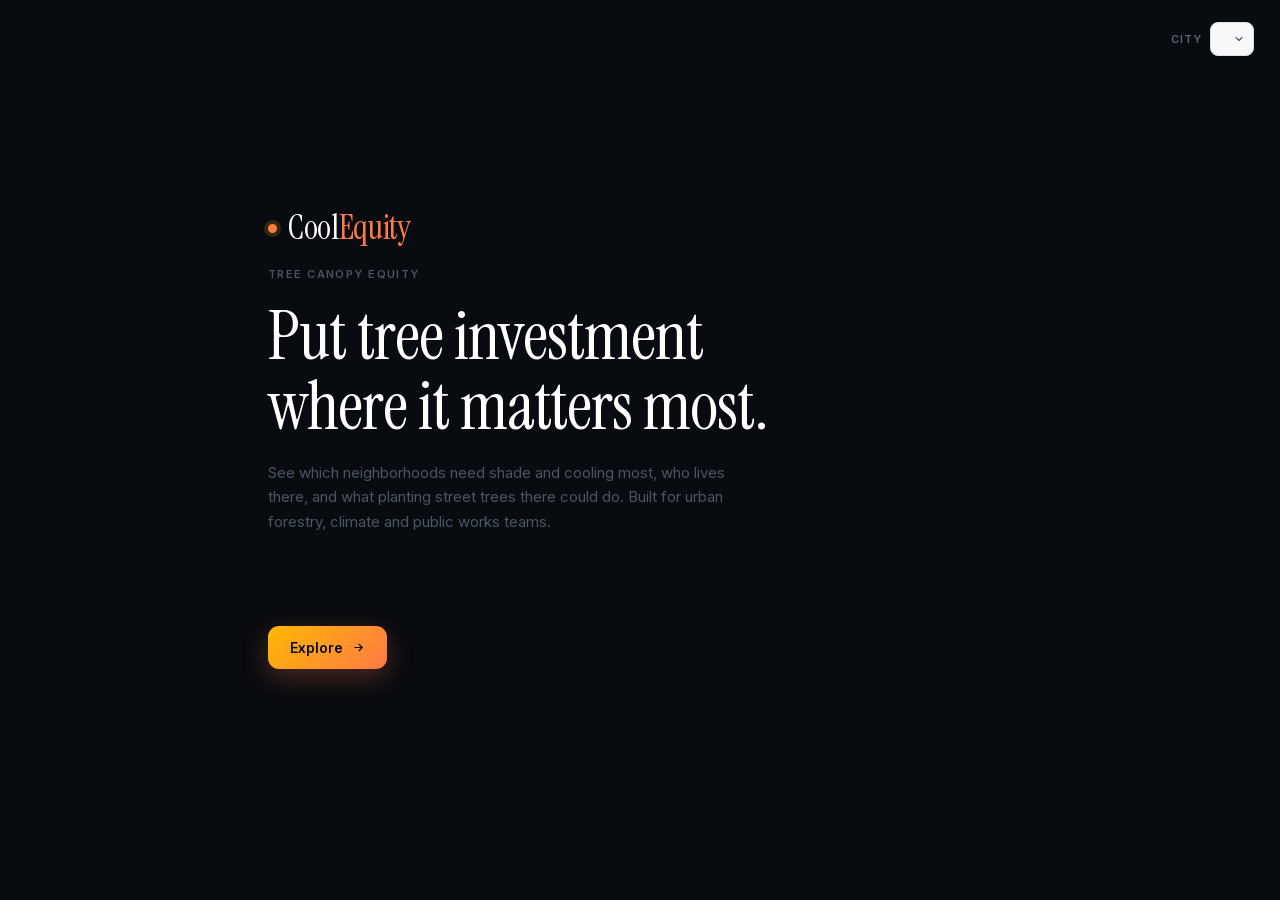
==== commit 83005d10: "Street basemap toned grey in the dark theme only; shorter disclaimer on every page" ====
--- a/app/index.html
+++ b/app/index.html
@@ -28,7 +28,7 @@
     --shadow:0 18px 50px rgba(0,0,0,.55);
     /* The map is light (CARTO positron) so that "deeper = worse" can read at all;
        see the RAMPS comment in the script. Chrome stays dark around it. */
-    --map-bg:#eceff3;
+    --map-bg:#e6e9ed;   /* dark chrome: toned ground (see toneBasemap) */
     --sans:Inter,ui-sans-serif,-apple-system,BlinkMacSystemFont,"Segoe UI",Roboto,"Helvetica Neue",Arial,sans-serif;
     --display:"Instrument Serif",Georgia,"Times New Roman",serif;
     --mono:ui-monospace,SFMono-Regular,"SF Mono",Menlo,Consolas,monospace;
@@ -730,6 +730,7 @@
     --bg:#eef1f5;--panel:#ffffff;--panel2:#f6f8fa;--edge:#dfe4ea;--edge2:#c6ced8;
     --txt:#141a21;--muted:#4a5663;--muted2:#5b6774;--shadow:0 18px 50px rgba(20,30,40,.18);
     --why:#8a4b00;   /* 6.4:1 on the light card; the yellow accent is 1.6:1 there */
+    --map-bg:#eceff3;   /* light chrome keeps Positron's own near-white ground */
     --c-hover:#f1f4f8;--c-field:#f6f8fa;--c-btn:#eef1f5;--c-btnedge:#b9c3ce;--c-track:#e3e8ee;--c-card:#f6f8fa;--c-link:#8a4b00;--c-up:#177a45;--c-dn:#a83a1e;--c-glass:rgba(255,255,255,.92)}
   html[data-theme=light] #panel{background:var(--panel)}
   html[data-theme=light] .seg,html[data-theme=light] .home,html[data-theme=light] .cityselect,html[data-theme=light] .pst,html[data-theme=light] .pwhy,html[data-theme=light] .layer,html[data-theme=light] .mixbar,html[data-theme=light] .explain,html[data-theme=light] .drivers,html[data-theme=light] .roi-feas,html[data-theme=light] .sortsel,html[data-theme=light] .cityinfo,html[data-theme=light] .tip{background:var(--c-field)}
@@ -1031,7 +1032,7 @@
         </div>
       </section>
       <div class="foot"><b id="foot-scale" style="color:var(--muted)"></b>
-        <a class="method-link" href="guide.html#geography" target="ce-guide">About these areas &amp; sources ↗</a><div class="disclaim">Independent student project · not a city or county product · not reviewed by any city or county · exploratory, not a field survey · questions or corrections: <a href="mailto:coolequity.contact@gmail.com">coolequity.contact@gmail.com</a></div></div>
+        <a class="method-link" href="guide.html#geography" target="ce-guide">About these areas &amp; sources ↗</a><div class="disclaim">Independent student project · not a city or county product · exploratory, not a field survey · questions or corrections: <a href="mailto:coolequity.contact@gmail.com">coolequity.contact@gmail.com</a></div></div>
     </div>
   </aside>
 
@@ -1606,7 +1607,7 @@
 }
 const CITY_NAME=(CITY_NAV.find(c=>c.slug===THIS_CITY)||{}).name||CITY_SLUG;
 function exportNotes(){return [
-  'Independent student project. Not a city or county product and not reviewed by any city or county. Exploratory analysis, not a field survey. Nothing is published at address or household resolution. Questions or corrections: coolequity.contact@gmail.com.',
+  'Independent student project. Not a city or county product. Exploratory analysis, not a field survey. Nothing is published at address or household resolution. Questions or corrections: coolequity.contact@gmail.com.',
   'Scores are relative 0–100 within this study area under the weights in this file; they are not health-risk probabilities or cross-city rankings.',
   'rank/score are computed live from the exported weights; rank_default/score_default are the pipeline defaults shipped with the data. rank_recommended_mix_p05/p95 and top_tier_share come from re-drawing ACS and LACE inputs within their margins of error and jittering the recommended weights; ranks are estimates with a band, not exact positions.',
   'Population, age and A/C are allocated estimates from ACS block groups and Census LACE tracts, not household counts.',
@@ -1967,6 +1968,7 @@
   document.getElementById('d-pin').onclick=()=>{if(selId!=null)togglePin(selId);};
   const setTheme=(t,re)=>{document.documentElement.dataset.theme=t;try{localStorage.setItem('ce-theme',t);}catch(_){}
     document.querySelectorAll('#theme button').forEach(b=>{const on=b.dataset.t===t;b.classList.toggle('on',on);b.setAttribute('aria-pressed',on);});
+    retoneMap();
     if(re){applyWeights();buildRank();if(selId!=null)selectHex(selId,false);}};
   setTheme(document.documentElement.dataset.theme||'dark',false);
   document.getElementById('theme').addEventListener('click',e=>{const b=e.target.closest('button');if(b)setTheme(b.dataset.t,true);});
@@ -2229,7 +2231,7 @@
   <ul>${exportNotes().map(n=>`<li>${esc(n)}</li>`).join('')}</ul>
   <h2 style="margin-top:22px">Sources</h2>
   <table class="src">${sources.map(([a,b])=>`<tr><td>${esc(a)}</td><td>${esc(b)}</td></tr>`).join('')}<tr><td>Data file</td><td>${esc(hdr.dataset.file)} · version ${esc(hdr.dataset.version_tag||'')}${DATA_SHA?' · sha256 '+esc(String(DATA_SHA).slice(0,12))+'…':''}</td></tr><tr><td>Generated</td><td>${esc(hdr.exported_at)} · weights ${W_INPUTS.map(w=>Math.round(W[w.k]*100)+'%').join(' / ')} · people ${Math.round(POPW*100)}%</td></tr></table>
-  <div class="foot"><span>CoolEquity · ${esc(CITY_NAME)}</span><span>Independent student project · not a city or county product · not reviewed by any city or county · coolequity.contact@gmail.com</span></div>
+  <div class="foot"><span>CoolEquity · ${esc(CITY_NAME)}</span><span>Independent student project · not a city or county product · coolequity.contact@gmail.com</span></div>
 </div>
 </body></html>`;
   const w=window.open('','ce-report');
@@ -2318,20 +2320,52 @@
  *  Deliberately NOT a timeout on the map's 'load' event: 'load' waits on the first
  *  render, so a backgrounded tab (rAF suspended) looks identical to a dead CDN, and
  *  a fallback keyed on it will tear down a perfectly good map. */
+/** Positron ships with a near-white ground (#fafaf8) under white roads, so in the
+ *  dark theme the country outside the study area reads as blank paper next to
+ *  the dark chrome — the satellite view has texture there and the street view
+ *  had none. In the DARK theme the ground is toned to the chrome's map grey and
+ *  the water a notch deeper; the LIGHT theme keeps Positron's own colours, which
+ *  sit naturally against the white panel. Roads, labels and the hex ramp are
+ *  untouched either way, so "deeper = worse" still reads. Done on the style's
+ *  own layers, not with an overlay: a veil over the basemap washed the roads
+ *  and imagery out too (tried, reverted). */
+const TONE={ground:'#e6e9ed',water:'#c9d2d9'};
+const TONE_ORIG={};            // the style's own colours, kept so light can restore them
+function toneLayers(style){return (style.layers||[]).filter(l=>l.type==='background'||l.id==='water');}
+function toneBasemap(style){
+  for(const l of toneLayers(style)){
+    const p=l.paint||(l.paint={});
+    const k=l.type==='background'?'background-color':'fill-color';
+    if(!(l.id in TONE_ORIG))TONE_ORIG[l.id]=p[k];
+    const dark=document.documentElement.dataset.theme!=='light';
+    p[k]=dark?(l.type==='background'?TONE.ground:TONE.water):TONE_ORIG[l.id];
+  }
+  return style;
+}
+/** Re-tone a live map when the theme changes (setTheme). No-op before the map
+ *  exists; initMap already receives a style toned for the theme at load. */
+function retoneMap(){
+  if(!map)return;
+  const run=()=>{for(const id in TONE_ORIG){if(!map.getLayer(id))continue;
+    const bg=map.getLayer(id).type==='background';
+    const dark=document.documentElement.dataset.theme!=='light';
+    map.setPaintProperty(id,bg?'background-color':'fill-color',dark?(bg?TONE.ground:TONE.water):TONE_ORIG[id]);}};
+  if(map.isStyleLoaded())run();else map.once('load',run);
+}
 async function basemapStyle(){
   // ?flat=1 forces the no-network look. The fallback is the one path you can't
   // rehearse without actually killing the Wi-Fi.
-  if(_q.has('flat')){console.warn('Basemap skipped (?flat) — flat background');return FLAT_STYLE;}
+  if(_q.has('flat')){console.warn('Basemap skipped (?flat) — flat background');return toneBasemap(FLAT_STYLE);}
   try{
     const ctl=new AbortController();
     const t=setTimeout(()=>ctl.abort(),BASEMAP_TIMEOUT_MS);
     const r=await fetch(BASEMAP_URL,{signal:ctl.signal});
     clearTimeout(t);
     if(!r.ok)throw new Error(`HTTP ${r.status}`);
-    return await r.json();          // CARTO's style uses absolute sprite/glyph/tile URLs
+    return toneBasemap(await r.json());   // CARTO's style uses absolute sprite/glyph/tile URLs
   }catch(e){
     console.warn(`Basemap unreachable (${e.message}) — flat background; hexes still render`);
-    return FLAT_STYLE;
+    return toneBasemap(FLAT_STYLE);
   }
 }
 
@@ -2609,7 +2643,7 @@
   buildSwitch();
   if(CE_CITY.introNote){for(const id of ['inote','pnote']){const n=document.getElementById(id);n.textContent=CE_CITY.introNote;n.hidden=false;}}
 
-  document.getElementById('ifine').innerHTML='Independent student project. Not a city or county product; not reviewed by any city or county. A planning screen, not a field survey. Tree-cover share counts residents of areas with a tree-cover source (2022 aerial, height model or lidar); ground temperature is a satellite surface reading, not air temperature; walks are to mapped facilities whose cooling status is not verified. Census ACS 2024. <a href="guide.html#overview" target="ce-guide">Data &amp; methods ↗</a> · Questions or corrections: <a href="mailto:coolequity.contact@gmail.com">coolequity.contact@gmail.com</a>';
+  document.getElementById('ifine').innerHTML='Independent student project. Not a city or county product. A planning screen, not a field survey. Tree-cover share counts residents of areas with a tree-cover source (2022 aerial, height model or lidar); ground temperature is a satellite surface reading, not air temperature; walks are to mapped facilities whose cooling status is not verified. Census ACS 2024. <a href="guide.html#overview" target="ce-guide">Data &amp; methods ↗</a> · Questions or corrections: <a href="mailto:coolequity.contact@gmail.com">coolequity.contact@gmail.com</a>';
 
   document.getElementById('intro-go').onclick=()=>dismissIntro();
   document.addEventListener('keydown',e=>{
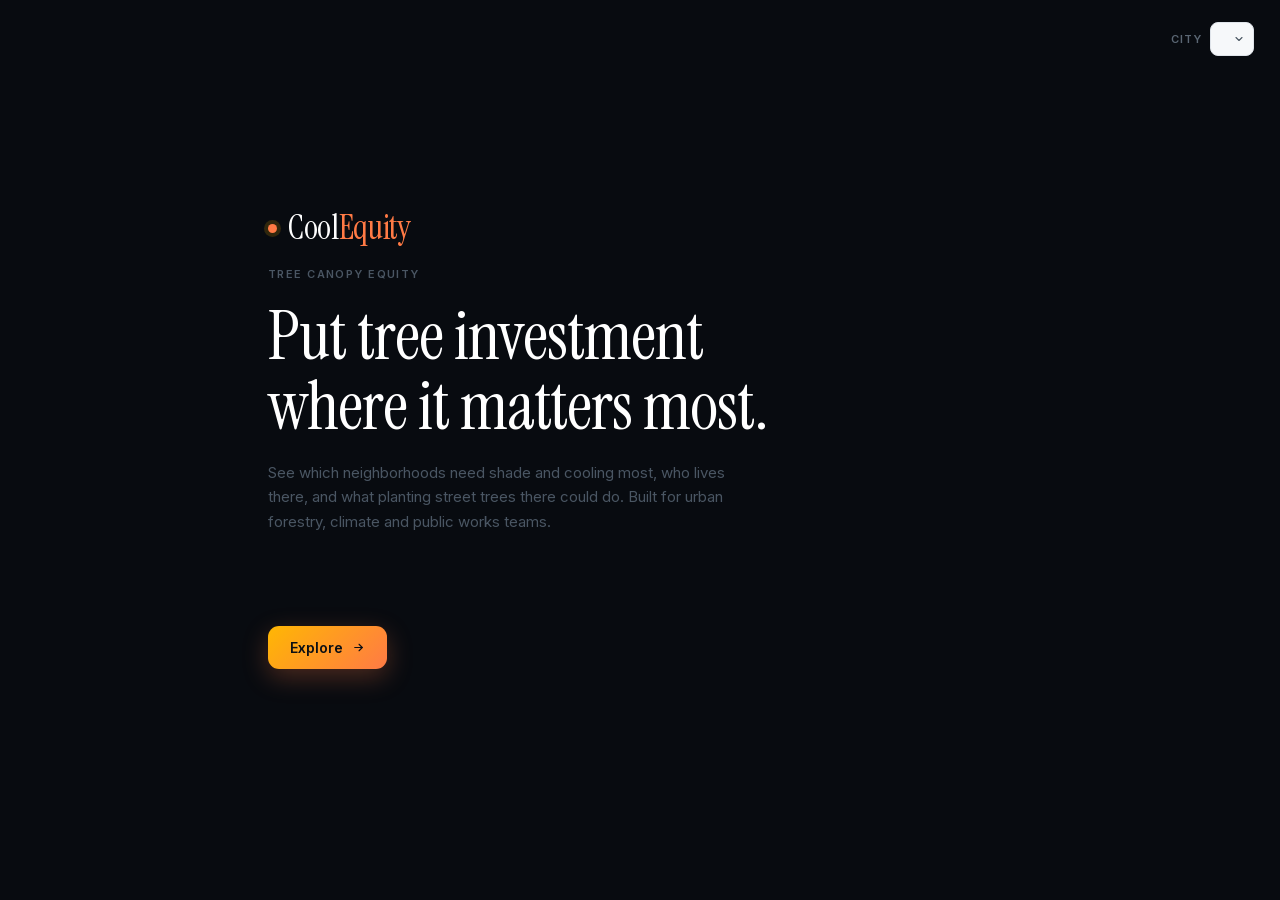
==== commit 20f7e375: "Check planting locations: coordinates against SB 535 tracts and wards; corrected area counts A progr" ====
--- a/app/index.html
+++ b/app/index.html
@@ -348,6 +348,8 @@
   .dhead .nm{font-size:15px;font-weight:650}
   .dhead .rk{font-size:11px;color:var(--muted);margin-top:1px}
   .rk.band{margin-top:2px}.rk.band b{color:var(--txt);font-weight:600}
+  .firenote{font-size:12px;margin:0 0 10px;padding:7px 10px;border-left:3px solid #d9822b;background:rgba(217,130,43,.12);border-radius:0 6px 6px 0;color:var(--txt);line-height:1.35}
+  .firetag{display:inline-block;font-style:normal;font-size:9px;font-weight:700;letter-spacing:.04em;color:#d9822b;border:1px solid #d9822b;border-radius:5px;padding:0 4px;margin-left:6px;vertical-align:1px}
   .dhead .x{margin-left:auto;color:var(--muted2);cursor:pointer;font-size:20px;line-height:1;padding:2px 5px}
   .dhead .x:hover{color:var(--txt)}
   .dbody{overflow-y:auto;padding:14px 16px 22px}
@@ -463,6 +465,16 @@
   #rank-search{width:100%;padding:9px 10px;margin-top:6px;border:1px solid #566579;border-radius:7px;background:#101923;color:var(--txt);font:12px var(--sans)}
   #rank-count{font-size:11px;color:var(--muted);margin:9px 0 2px;line-height:1.5}
   .rank-pages{display:flex;justify-content:space-between;padding:12px 20px}
+  #check-out table{width:100%;border-collapse:collapse;font-size:11px}#check-out th{text-align:left;color:var(--muted);font-weight:600;padding:3px 5px;border-bottom:1px solid var(--edge);white-space:nowrap}#check-out td{padding:3px 5px;border-bottom:1px solid var(--edge);white-space:nowrap}#check-out .yes{color:#2f9e5b;font-weight:700}#check-out .no{color:var(--muted)}#check-out .warn{color:#c98a2b}
+  .prow{display:grid;grid-template-columns:25px minmax(0,1fr) 34px;column-gap:10px;row-gap:2px;align-items:center;padding:7px 2px;border-bottom:1px solid var(--edge);cursor:pointer}
+  .prow:hover,.prow.hi{background:rgba(127,140,160,.14)}
+  .pmark{width:22px;height:22px;display:flex;align-items:center;justify-content:center;font:700 10px/1 var(--sans);border:2px solid #fff;box-shadow:0 1px 4px rgba(0,0,0,.45);cursor:pointer;transition:transform .12s}
+  .pmark.k-bus_stop{border-radius:50%}.pmark.k-school{border-radius:3px;border-color:#0b0f14}.pmark.k-park{border-radius:50%;border-color:#1f7a3d;border-width:3px}
+  .pmark.hi{transform:scale(1.55)}.maplibregl-marker.pm-hi{z-index:5}
+  .pkey{display:flex;flex-wrap:wrap;gap:4px 12px;align-items:center;margin:6px 0 2px}.pkey span{display:inline-flex;align-items:center;gap:5px}.pkey .pmark{width:13px;height:13px;border-width:2px;box-shadow:none;background:#c98a5a;cursor:default}
+  .ppin{display:flex;flex-direction:column;align-items:center;pointer-events:none}.ppin b{font:700 11.5px/1.25 var(--sans);background:#0b0f14;color:#fff;padding:4px 8px;border-radius:7px;white-space:nowrap;max-width:240px;overflow:hidden;text-overflow:ellipsis;box-shadow:0 2px 8px rgba(0,0,0,.45)}.ppin b small{display:block;font-weight:500;font-size:10.5px;color:#cfd6de}.ppin i{width:0;height:0;border:7px solid transparent;border-top-color:#0b0f14;margin-top:-1px}.ppin u{width:12px;height:12px;border-radius:50%;background:#ffb000;border:2.5px solid #0b0f14;margin-top:-2px}
+  .place-card{font:12px/1.45 var(--sans);color:#14181e}.place-card b{font-size:12.5px}.place-card span{color:#55606c}.prow .badge{grid-row:1/4}.prow .pn{font-weight:600;font-size:12.5px;overflow:hidden;text-overflow:ellipsis;white-space:nowrap}
+  .prow .pw{grid-column:2/4;font-size:11px;color:var(--muted);overflow:hidden;text-overflow:ellipsis;white-space:nowrap}.prow .pm{grid-column:2/4;font-size:11px;color:var(--muted)}.prow .pm b{color:var(--txt);font-weight:600}.pnew{border:1px solid #c98a2b;color:#c98a2b;border-radius:5px;padding:0 4px;font-size:10px;font-weight:600;white-space:nowrap}.prow .ps{font-weight:700;font-size:13px;text-align:right}
   .rank-pages button{background:#1b2733;color:var(--txt);border:1px solid #566579;border-radius:6px;padding:8px 12px;cursor:pointer;font:12px var(--sans)}
   .rank-pages button:disabled{opacity:.45;cursor:default}
   .load-error{padding:28px;background:#111b27;color:#edf1f5;max-width:520px;font:15px/1.6 var(--sans)}
@@ -909,7 +921,7 @@
             </select><button type="button" class="sortsel dirbtn" id="rank-dir" aria-label="Sort direction" title="Flip between most first and least first">most first</button><a class="info-link" href="guide.html#sort" target="ce-guide" aria-label="What each sort option means">i</a></div>
           <p class="hint sorthint" id="sort-hint" hidden></p>
           <div class="cityrow"><label for="rank-city">Show</label><select id="rank-city" class="sortsel" aria-label="Limit the list and the map to one city or community"><option value="">every city and community</option></select></div>
-          <input id="rank-search" type="search" placeholder="Search by place name or cell number…" autocomplete="off"/>
+          <input id="rank-search" type="search" placeholder="Search by place, street or cell number…" autocomplete="off"/>
           <div class="filters" id="rank-filters" role="group" aria-label="Filters">
             <select id="ward-filter" class="sortsel" aria-label="Limit to a ward or district" hidden><option value="">All wards</option></select>
             <button type="button" class="pst" data-f="walk" title="Walk to nearest cool place over 15 minutes">Walk &gt; 15 min</button>
@@ -917,7 +929,7 @@
             <button type="button" class="pst" data-f="green" title="Under 10% tree cover">Trees &lt; 10%</button>
             <button type="button" class="pst" data-f="age" title="At least 20% of residents aged 65 or older">Older 20%+</button>
             <button type="button" class="pst" data-f="scen" title="Only areas with mapped street capacity, so a planting scenario can be sized. Not a site survey.">Has street capacity</button>
-            <button type="button" class="pst" data-f="aerial" title="Only areas whose tree cover comes from the 2022 aerial assessment covering at least 99% of the area; drops height-model, partly assessed and greenness stand-in areas. Coverage is not accuracy.">Aerial coverage ≥99%</button>
+            <button type="button" class="pst" data-f="aerial" title="Only areas whose tree cover comes from the 2022 aerial assessment covering at least 99% of the area; drops modelled, height-model, partly assessed and greenness stand-in areas. Coverage is not accuracy.">Aerial coverage ≥99%</button>
             <button type="button" class="pst" data-f="stable" title="Only areas that stay in the top tier in at least 80% of re-draws of census margins and weights (recommended mix)">Stable top tier</button>
           </div>
           <p id="rank-count" role="status"></p>
@@ -947,6 +959,10 @@
           <button class="layer" data-k="pct65"><b>Age 65+</b><span>share of older residents</span></button>
           <button class="layer" data-k="ac"><b>A/C access</b><span>homes with air conditioning</span></button>
           <button class="layer" data-k="room"><b>Street room</b><span>tree spots along mapped streets</span></button>
+          <!-- Hidden at boot unless a cell carries an SB 535 share — see syncDacAvailable(). -->
+          <button class="layer" data-k="dac" id="layer-dac" hidden><b>SB 535 community</b><span>state-designated disadvantaged tracts</span></button>
+          <!-- Hidden at boot unless a cell carries a priority-population share — see syncPpAvailable(). -->
+          <button class="layer" data-k="pp" id="layer-pp" hidden><b>Priority populations</b><span>disadvantaged or low-income tracts</span></button>
         </div>
         <p class="hint layer-note" id="layer-note" role="status" hidden></p>
         <p class="lbl sub" id="story-heading" hidden style="margin:14px 0 0">Historical context</p>
@@ -972,7 +988,44 @@
           <div><div class="tt" data-unit="Outline wards on the map">Outline wards on the map</div><div class="ts" data-unit="boundaries and ward numbers over any layer">boundaries and ward numbers over any layer</div></div>
         </button>
         <div class="wtable" id="ward-table" role="table" aria-label="Ranking by ward"></div>
+        <div class="export" style="margin-top:10px"><button type="button" id="ward-sheets" title="Opens one Letter page per ward or district: residents, comparison with the city, a map, the ten highest-ranked areas and the starred areas' planting total. With one chosen in the list filter, that one only." data-unit="Ward one-page summaries">Ward one-page summaries</button></div>
         <p class="hint" id="ward-note" style="margin-top:8px"></p>
+        </div>
+      </section>
+      <section class="section fold" id="sec-check" data-fold="sec-check" hidden>
+        <div class="fhead">
+          <button type="button" class="fbtn" aria-expanded="true" aria-controls="sec-check-body"><svg class="dchev" viewBox="0 0 24 24"><path d="m9 6 6 6-6 6"/></svg><span>Check planting locations</span></button>
+          <a class="info-link" href="guide.html#check" target="ce-guide" aria-label="About checking planting locations">i</a>
+        </div>
+        <div class="fbody" id="sec-check-body">
+        <p class="hint lead">Paste the coordinates of trees planted or planned, one per line, and see for each whether it is inside an SB 535 disadvantaged community<span data-check-ward> and which ward it is in</span>, with the share of the whole list that is. Nothing you paste leaves this browser.</p>
+        <textarea id="check-in" rows="5" spellcheck="false" aria-label="Coordinates, one location per line" placeholder="35.3733, -119.0187, Tree 1&#10;35.3391, -119.0352, Tree 2&#10;or paste a spreadsheet with latitude and longitude columns" style="width:100%;font:12px/1.4 ui-monospace,Menlo,monospace;padding:8px;border:1px solid #566579;border-radius:7px;background:transparent;color:inherit;resize:vertical"></textarea>
+        <div class="export" style="margin-top:8px"><button type="button" class="primary" id="check-run">Check these</button><button type="button" id="check-file-btn" title="Open a CSV file with latitude and longitude columns">Open a CSV…</button><input type="file" id="check-file" accept=".csv,text/csv,text/plain" hidden><button type="button" id="check-csv" disabled title="Save the results as a spreadsheet">Results (CSV)</button><button type="button" id="check-clear" disabled>Clear</button></div>
+        <p class="hint" id="check-sum" role="status" style="margin:10px 0 4px"></p>
+        <div id="check-out" style="overflow:auto;max-height:260px"></div>
+        </div>
+      </section>
+      <section class="section fold" id="sec-places" data-fold="sec-places" hidden>
+        <div class="fhead">
+          <button type="button" class="fbtn" aria-expanded="true" aria-controls="sec-places-body"><svg class="dchev" viewBox="0 0 24 24"><path d="m9 6 6 6-6 6"/></svg><span>Places people go</span></button>
+          <a class="info-link" href="guide.html#places" target="ce-guide" aria-label="About the places people go list">i</a>
+          <span class="cnt" id="places-n">—</span>
+        </div>
+        <div class="fbody" id="sec-places-body">
+        <p class="hint lead">Schools, bus stops and public parks, each measured on its own ground and listed with the hottest and barest first. Who lives nearby plays no part, so places on commercial and civic land appear here even though the ranking above leaves those areas out. <b>Click a place to see it on the map</b>: a pin where it is and a dashed outline of the ground that was measured.</p>
+        <div class="filters" id="places-filters" role="group" aria-label="Kinds of place">
+          <button type="button" class="pst" data-pf="school" title="Schools: tree cover on the school property">Schools</button>
+          <button type="button" class="pst" data-pf="bus_stop" title="Bus stops: tree cover within 30 m of the stop">Bus stops</button>
+          <button type="button" class="pst" data-pf="park" title="Public parks: tree cover inside the park">Parks</button>
+          <button type="button" class="pst" data-pf="city" title="Only parks the city itself owns">City parks only</button>
+          <button type="button" class="pst" data-pf="dac" title="Only places in an SB 535 disadvantaged community" id="places-dac">In SB 535</button>
+          <button type="button" class="pst" data-pf="est" id="places-est" title="Leave out places past the 2020 urban edge. They were most likely built around or after 2020, and trees planted since the photos were taken are not counted for them.">Hide newer sites</button>
+        </div>
+        <p class="hint pkey" id="places-key" hidden><span><i class="pmark k-bus_stop"></i>bus stop</span><span><i class="pmark k-school"></i>school</span><span><i class="pmark k-park"></i>park</span><span>number = position in this list · darker = hotter and barer</span></p>
+        <p class="hint" id="places-count" role="status" style="margin:8px 0 4px"></p>
+        <div id="places-list"></div>
+        <div class="rank-pages" style="padding:8px 0 4px"><button id="places-prev" type="button">Previous</button><button id="places-next" type="button">Next 15</button></div>
+        <div class="export"><button type="button" id="places-show" aria-pressed="false" title="Mark the 50 hottest and barest places of this list on the map, numbered as in the list">Show on the map</button><button type="button" id="places-all" aria-pressed="false" hidden title="Also draw the rest of this list as small dots">Show all</button><button type="button" id="places-csv" title="The places listed above, with tree cover, surface heat, ward and designation">Places list (CSV)</button></div>
         </div>
       </section>
       <section class="section fold" id="sec-sites" data-fold="sec-sites">
@@ -1098,13 +1151,14 @@
   <aside id="detail" inert aria-label="Selected area">
     <div class="dhead">
       <div class="badge" id="d-badge">1</div>
-      <div style="flex:1"><div class="nm" id="d-name">—</div><div class="rk" id="d-rank">—</div><div class="rk band" id="d-band" hidden></div></div>
+      <div style="flex:1"><div class="nm" id="d-name">—</div><div class="rk" id="d-near" hidden></div><div class="rk" id="d-rank">—</div><div class="rk band" id="d-band" hidden></div></div>
       <button type="button" class="dnav" id="d-prev" title="Previous area in the shortlist, or in the ranking" aria-label="Previous area">‹</button>
       <button type="button" class="dnav" id="d-next" title="Next area in the shortlist, or in the ranking" aria-label="Next area">›</button>
       <button type="button" class="pin dpin" id="d-pin" aria-pressed="false" title="Add to shortlist">☆</button>
       <button class="x" id="d-close" aria-label="Close selected area">×</button>
     </div>
     <div class="dbody">
+      <div class="firenote" id="d-fire" hidden></div>
       <div class="explain" id="d-explain"></div>
       <div class="drivers" id="d-drivers"></div>
       <div id="d-metrics"></div>
@@ -1129,7 +1183,7 @@
              subdivisions, so "plant here" is only actionable where the city
              owns the ground. Street frontage is that, measured from OSM. -->
         <div class="roi-feas" id="roi-feas"></div>
-        <div class="assume"><span>Assumptions:</span> $<input type="number" id="cost-tree" min="50" max="5000" step="50" value="500" aria-label="Cost per planted tree, US dollars"> per tree <span class="costpre" role="group" aria-label="Cost per tree presets"><button type="button" data-cost="500" title="Planting only, city crews, no establishment budget. Bakersfield’s own 2026 estimate.">Low $500</button><button type="button" data-cost="2000" title="Planting plus about a year of establishment care, or a grant program’s all-in average (Concord: $1M for 500 trees).">Base $2,000</button><button type="button" data-cost="3500" title="Planting plus three years of watering and program overhead (San Francisco 3500 Trees: $12M for 3,500). Los Angeles reported $4,351 with five years of watering.">High $3,500</button></span> · <input type="number" id="survival" min="5" max="100" step="5" value="70" aria-label="Share of planted trees assumed to reach maturity, percent">% reach maturity · 10 m spacing · <a class="method-link" href="guide.html#cost" target="ce-guide" style="margin:0">limits ↗</a></div>
+        <div class="assume"><span>Assumptions:</span> $<input type="number" id="cost-tree" min="50" max="5000" step="50" value="500" aria-label="Cost per planted tree, US dollars"> per tree <span class="costpre" role="group" aria-label="Cost per tree presets"><button type="button" data-cost="500" title="Planting only, city crews, no establishment budget. Bakersfield’s own 2026 estimate.">Low $500</button><button type="button" data-cost="2000" title="Planting plus about a year of establishment care, or a grant program’s all-in average (Concord: $1M for 500 trees).">Base $2,000</button><button type="button" data-cost="3500" title="Planting plus three years of watering and program overhead (San Francisco 3500 Trees: $12M for 3,500). Los Angeles reported $4,351 with five years of watering.">High $3,500</button></span> · <input type="number" id="survival" min="5" max="100" step="5" value="70" aria-label="Share of planted trees assumed to reach maturity, percent">% reach maturity · one tree every <input type="number" id="spacing" min="4" max="30" step="1" value="10" aria-label="Spacing between street trees along each side of the street, meters" title="Distance between trees along each side of a street. Closer spacing means more tree spots on the same street."> m <span id="spacing-ft" class="muted">(33 ft)</span> · <a class="method-link" href="guide.html#cost" target="ce-guide" style="margin:0">limits ↗</a></div>
         <details class="fieldcheck" id="d-field" hidden>
           <summary><svg class="dchev" viewBox="0 0 24 24"><path d="m9 6 6 6-6 6"/></svg><span>Field check</span><span class="fc-pill" id="fc-pill">Not checked yet</span><a class="info-link" href="guide.html#fieldcheck" target="ce-guide" aria-label="About field checks">i</a></summary>
           <div class="fc-body">
@@ -1178,6 +1232,8 @@
 const BOUNDARY_URL = `../data/boundary_${CITY_SLUG}.geojson`;  // flat fallback only
 const DESIGNATED_URL = `../data/designated_${CITY_SLUG}.geojson?v=${CE_CITY.centersVersion}`;  // county-listed cooling locations
 const WARDS_URL    = `../data/wards_${CITY_SLUG}.geojson?v=${CE_CITY.dataVersion}`;      // optional: council wards / districts from 04e
+const PLACES_URL   = `../data/people_places_${CITY_SLUG}.geojson?v=${CE_CITY.dataVersion}`;
+const PLACE_OUTLINES_URL = `../data/people_places_outlines_${CITY_SLUG}.geojson?v=${CE_CITY.dataVersion}`;   // optional: the ground each place was measured on, fetched when first needed   // optional: schools, bus stops and parks measured by 04j
 const JURIS_URL    = `../data/jurisdictions_${CITY_SLUG}.geojson?v=${CE_CITY.dataVersion}`;  // optional: city outlines from 04d, drawn when one city is chosen
 // The page's city-specific wording.
 for(const el of document.querySelectorAll('.city-name'))el.textContent=CE_CITY.name;
@@ -1215,6 +1271,9 @@
 /* The two protective ramps run deep -> pale, so their PALE end is the "fine" end
    and stopping short of white is what keeps a well-served hex visible. */
 const ACCESS_AC=['#08306b','#0a4a92','#1f6cb5','#4292c6','#6baed6','#9ecae1','#bcd4ea','#cfe0f0','#dfe9f5'];
+// SB 535 share, pale -> deep purple: a hue no other ramp uses, so a designated
+// area is never mistaken for a hot or bare one.
+const DAC=['#f3eef8','#e3d7ee','#cdb8e0','#b497d0','#9a76bf','#7f57ab','#653b93','#4c2478','#35125c'];
 const POPU    =['#dbe4ee','#c2d2e4','#aabdd8','#96a8cc','#8b90bd','#8574ac','#7f5099','#6f2680','#4d004b'];
 const AGE     =['#fbf1c6','#fbe4a2','#fbd382','#f9bd5c','#f2a03d','#e17a1e','#c85c07','#973404','#662506'];
 const ROOM    =['#113f3d','#1d5c57','#2c7a71','#3f968a','#5eaea0','#83c3b6','#a8d6cc','#c9e6e0','#e6f3f1'];  // deep = little street room
@@ -1276,13 +1335,13 @@
   score:{title:CE_CITY.scoreTitle,ramp:PRIORITY,worse:'hi',fmt:v=>v.toFixed(0),
     cap:'Weighted mix of the inputs in force, scaled by the population exposed. Weights are live — drag them above. Deeper = greater need for cooling investment.'},
   lst:{title:'Surface temperature',ramp:HEAT,worse:'hi',fmt:v=>fTemp(v),
-    cap:'Mid-morning surface temperature, summer medians 2022–24. This is not air temperature.'},
+    cap:'Mid-morning surface temperature, summer medians 2024–26. This is not air temperature.'},
   green:{title:'Tree cover',ramp:CANOPY,worse:'lo',fmt:v=>v.toFixed(0)+'%',
     cap:'Aerial classification or legacy height-map canopy, as a share of assessed ground. Gray = canopy unavailable. Open a cell for source and coverage.'},
   veg:{title:'Greenness (satellite)',ramp:CANOPY,worse:'lo',fmt:v=>ndviIndex(v).toFixed(0),
     cap:'Scaled satellite vegetation index, 0–100. Includes trees, grass and shrubs; this is not percent cover. Describes summer greenness, not planting feasibility.'},
   pop:{title:'Population',ramp:POPU,worse:'hi',fmt:v=>v>=1000?(v/1000).toFixed(1)+'k':v.toFixed(0),
-    cap:'Estimated residents, allocated from ACS 2024 block groups by area. These are not cell-level counts.'},
+    cap:`Estimated residents, allocated from ACS 2024 block groups by ${CE_CITY.popAllocation==='dasymetric'?'mapped residential building footprint':'overlap area'}. These are not cell-level counts.`},
   pct65:{title:'Residents aged 65+',ramp:AGE,worse:'hi',fmt:v=>v.toFixed(0)+'%',
     cap:'Estimated share aged 65+, smoothed for small populations.'},
   ac:{title:'Homes with A/C',ramp:ACCESS_AC,worse:'lo',fmt:v=>v.toFixed(0)+'%',est:false,
@@ -1290,9 +1349,13 @@
   access:{title:'Walk to cooling',ramp:WALK,worse:'hi',fmt:v=>fMin(v),key:'access_min',est:true,
     cap:'Estimated walk to mapped sites at 4.8 km/h on the OSM network. Hours and cooling availability are unverified.'},
   room:{title:'Street room',ramp:ROOM,worse:'lo',fmt:v=>fInt(v)+' spots',est:true,
-    cap:'Tree spots that mapped street centerlines inside the boundary could hold at 10 m spacing on both sides. An upper bound from OpenStreetMap, not a site survey: utilities, driveways and sidewalk width are not known. Deeper = less room, so shade here would have to come from parks, schools or private land.'},
+    get cap(){return 'Tree spots that mapped street centerlines inside the boundary could hold at '+TREE_SPACING_M+' m spacing on both sides (the spacing is set beside the cost).'+this.capRest;},capRest:' An upper bound from OpenStreetMap, not a site survey: utilities, driveways and sidewalk width are not known. Deeper = less room, so shade here would have to come from parks, schools or private land.'},
   // Categorical layer — no ramp. Present in LAYERS so setLayer() can read .title/.cap
   // uniformly; the legend swaps to the A–D swatch key instead of a gradient bar.
+  dac:{title:'Disadvantaged community (SB 535)',ramp:DAC,worse:'hi',fmt:v=>Math.round(v*100)+'%',
+    cap:'Share of the area inside a census tract designated by CalEPA under SB 535 (final designation, September 2026; CalEnviroScreen 5.0). A state policy designation, not a measurement of this area.'},
+  pp:{title:'Priority populations (state climate funds)',ramp:DAC,worse:'hi',fmt:v=>Math.round(v*100)+'%',
+    cap:'Share of the area inside a California Climate Investments priority population area: an SB 535 disadvantaged community or an AB 1550 low-income community (CARB Priority Populations 5.0, in effect September 18, 2026). A state policy designation, not a measurement of this area, and never part of the score. Low-income households qualify anywhere and are not mapped.'},
   holc:{title:'Redlining grade (HOLC)',ramp:null,fmt:v=>v,
     cap:'1930s Home Owners’ Loan Corporation grades, drawn in the original map’s own colors. D-graded (“hazardous”) blocks are hotter and barer today. US-only historical layer.'}
 };
@@ -1321,7 +1384,7 @@
  * is a planning convention, not a measurement — it is stated on screen next to
  * the figure it produces, because the whole point of the frontage panel is to
  * be checkable against the city's own standard. */
-const TREE_SPACING_M=10;
+const DEFAULT_SPACING_M=10, SPACING_MIN_M=4, SPACING_MAX_M=30; let TREE_SPACING_M=DEFAULT_SPACING_M;   // editable beside the cost; see setSpacing()
 let current='score', selId=null, holcOn=false, accessOn=false, centersOn=true, designatedOn=true;
 let DESIGNATED={type:'FeatureCollection',features:[]};
 
@@ -1365,6 +1428,11 @@
    note:'prioritize older residents'},
   {k:'access',prop:'access_min',label:'Far from cooling',swatch:WALK[7], est:true,
    note:'not in the shipped model — starts at 0', show:v=>fMin(v)},
+  // SB 535 disadvantaged-community share: only where the city's data carries the
+  // designation (cities/<slug>/city.js declares the weight). A policy screen, so
+  // it is a slider and a layer, not part of the recommended need ranking.
+  ...('dac' in CE_CITY.weights?[{k:'dac',prop:'dac',label:'Disadvantaged community (SB 535)',swatch:DAC[7], optional:true,
+   note:CE_CITY.inputNotes.dac||'share of the area in a designated tract', show:v=>Math.round(v*100)+'%'}]:[]),
 ];
 /** Presets set all four weights at once, which is the only way a single click
  *  can visibly change the answer. Moving one slider alone barely moves the map:
@@ -1404,7 +1472,8 @@
     const p=F[i].properties;
     const base=W.heat*nv(p,'lst') + W.green*(1-nv(p,'green'))
              + W.ac*(1-nv(p,'ac')) + W.age65*nv(p,'pct65')
-             + W.access*nv(p,'access_min');
+             + W.access*nv(p,'access_min')
+             + (W.dac?W.dac*nv(p,'dac'):0);
     pri[i]=base*((1-POPW)+POPW*nv(p,'pop'));
   }
   let lo=Infinity,hi=-Infinity;
@@ -1438,7 +1507,8 @@
     ['*',W.green,['-',1,nx('green')]],
     ['*',W.ac,   ['-',1,nx('ac')]],
     ['*',W.age65,nx('pct65')],
-    ['*',W.access,nx('access_min')]];
+    ['*',W.access,nx('access_min')],
+    ['*',W.dac||0,nx('dac')]];
   const pri=['*',base,['+',1-POPW,['*',POPW,nx('pop')]]];
   return ['*',100,['/',['-',pri,LIVE.lo],Math.max(1e-12,LIVE.hi-LIVE.lo)]];
 }
@@ -1455,11 +1525,26 @@
   return any;
 }
 
+/** Show the SB 535 layer only where the pipeline produced a designation share
+ *  (04e ran for this city). Reads the data, like syncHolcAvailable(). */
+function syncDacAvailable(){
+  const any=HEX.features.some(f=>f.properties.dac>0);
+  const b=document.getElementById('layer-dac');if(b)b.hidden=!any;
+  return any;
+}
+
+/** The priority-populations layer, shown only where the pipeline wrote a share (04h). */
+function syncPpAvailable(){
+  const any=HEX.features.some(f=>f.properties.pp>0);
+  const b=document.getElementById('layer-pp');if(b)b.hidden=!any;
+  return any;
+}
+
 function computeRanges(){
   HEX.features.forEach(f=>{f.properties.room=roomOf(f.properties);});
   {const a=HEX.features.filter(f=>f.properties.place==='res'&&f.properties.room>0).map(f=>f.properties.room).sort((x,y)=>x-y);
    const q=t=>a.length?a[Math.min(a.length-1,Math.floor(t*a.length))]:0;ROOM_CUTS=[q(1/3),q(2/3)];}
-  ['score','lst','green','veg','pop','pct65','ac','access_min','room'].forEach(k=>{
+  ['score','lst','green','veg','pop','pct65','ac','access_min','room','dac','pp'].forEach(k=>{
     const a=HEX.features.map(f=>f.properties[k]).filter(v=>typeof v==='number'&&isFinite(v));
     vals[k]=a.length?[Math.min(...a),Math.max(...a)]:[0,1];
     if(vals[k][0]===vals[k][1])vals[k][1]=vals[k][0]+1;  // avoid divide-by-zero on flat fields
@@ -1469,13 +1554,16 @@
   // a slider moves, which would read as the scale rather than the map changing.
   vals.score=[0,100];
   vals.veg=[0,45];
+  vals.dac=[0,1];        // a designation share: the scale is 0–100% whatever the data holds
+  vals.pp=[0,1];
   // Scoring normalizes against the pipeline's p2/p98 endpoints (geojson `norm`),
   // so one leafy or one crowded hex no longer sets the scale for the score; the
   // color ramps above stay on the raw range so the map still spans real values.
   // Falls back to the raw range when `norm` is absent (older data files).
-  ['score','lst','green','veg','pop','pct65','ac','access_min','room'].forEach(k=>{svals[k]=vals[k];});
+  ['score','lst','green','veg','pop','pct65','ac','access_min','room','dac','pp'].forEach(k=>{svals[k]=vals[k];});
   const nm=HEX&&HEX.norm;
   if(nm) for(const k in nm){ if(Array.isArray(nm[k])&&nm[k][1]>nm[k][0]) svals[k]=nm[k]; }
+  scorePlaces();   // places people go: needs the scoring scales set just above
 }
 function rng(k){return k==='access'?vals['access_min']:vals[k];}
 function propKey(k){return k==='access'?'access_min':k;}
@@ -1516,9 +1604,11 @@
  *  Returns [short label, full title] or null. The four states are the pipeline's own. */
 function canopyTag(p){
   if(p.green_src==='ndvi'){const f=Math.round((p.coverage_frac||0)*100);return p.canopy_quality==='below-threshold'?['satellite stand-in',`The aerial assessment observed only ${f<1?'under 1%':f+'%'} of this area, too little to describe it, so satellite greenness stands in and is scored on its own scale.`]:['satellite stand-in','No aerial tree-cover assessment here; satellite greenness stands in and is scored on its own scale.'];}
-  const yr=p.canopy_year?` ${p.canopy_year}`:'';
+  const yr=p.canopy_year?` ${escapeHtml(String(p.canopy_year))}`:'';
   if(p.canopy_source==='lidar-2020'){const f=Math.round((p.coverage_frac||0)*100);return ['lidar 2017–22',`No aerial assessment here; canopy from the county's lidar vegetation map (CDFW 2025; returns above 4.6 m), covering ${f}% of this area, rescaled onto the aerial line.`];}
-  const legacy=p.canopy_source==='chm-legacy',kind=legacy?'height model':'aerial',what=legacy?`Canopy-height model (imagery ${p.canopy_year||'2009–2020'}, trees = 2 m and taller)`:`Aerial classification${yr}`;
+  if(p.canopy_source==='usfs+naip-model'){const f=Math.round((p.coverage_frac||0)*100);return [`aerial${yr} + modelled`,`The${yr} aerial map covers ${f<1?'under 1%':f+'%'} of this area, and most of its homes are in the rest. Tree cover there is modelled from the same aerial survey, so the figure describes the whole area.`];}
+  if(p.canopy_source==='naip-model')return [`modelled${yr}`,`Outside the USFS aerial map. Tree cover here is modelled from the same${yr} aerial survey (NAIP) by a classifier trained on the USFS map and tested against it on areas it had not seen. A model of that map, not the map itself.`];
+  const legacy=p.canopy_source==='chm-legacy',kind=legacy?'height model':'aerial',what=legacy?`Canopy-height model (imagery ${escapeHtml(String(p.canopy_year||'2009–2020'))}, trees = 2 m and taller)`:`Aerial classification${yr}`;
   if(p.canopy_quality==='calibrated')return [`${kind} · calibrated`,`${what}, rescaled onto the aerial product's line using the county lidar map, so it compares with aerial cells on one scale.`];
   if(p.canopy_quality==='full')return [`${kind}${legacy?'':yr}`,`${what} covering essentially the whole area.`];
   if(p.canopy_quality==='partial'){const f=Math.round((p.coverage_frac||0)*100),fs=f<1?'under 1%':f+'%';return [`${kind}${legacy?'':yr} · ${fs} assessed`,`${what} observed only ${fs} of this area; the tree-cover figure describes that part only.`];}
@@ -1598,6 +1688,22 @@
  *  detail text, both exports and the briefing instead of every reader assuming
  *  "planting only". A typed figure is labelled as the user's own. */
 const COST_SCOPES={500:'planting only; no establishment watering or maintenance (Bakersfield 2026 estimate)',2000:'planting plus about a year of establishment care (grant-program average, Concord)',3500:'planting plus three years of watering and program overhead (San Francisco)'};
+/** Change the spacing between street trees. Everything derived from it follows: tree spots per
+ *  area ("street room" and its little/some/plenty thirds), planting scenarios, costs, the ward
+ *  table and exports. The ranking does not use spacing, so no rank moves. */
+function setSpacing(v,fromFile){
+  const el=document.getElementById('spacing'),ft=document.getElementById('spacing-ft');
+  if(!(v>=SPACING_MIN_M&&v<=SPACING_MAX_M)){if(fromFile)v=DEFAULT_SPACING_M;else return;}   // a half-typed number changes nothing
+  const changed=v!==TREE_SPACING_M;TREE_SPACING_M=v;
+  if(el&&(fromFile||+el.value!==v))el.value=v;
+  if(ft)ft.textContent='('+Math.round(v*3.28084)+' ft)';
+  if(!changed||typeof HEX==='undefined'||!HEX)return;
+  computeRanges();                                              // room per area and the thirds
+  if(map&&map.getSource('hex'))map.getSource('hex').setData(HEX);
+  if(typeof current!=='undefined'&&current==='room')setLayer('room');
+  const f=selId!=null&&HEX.features.find(x=>x.properties.id===selId);if(f)updateROI(f.properties);
+  buildRank();
+}
 function costScope(){return COST_SCOPES[COST_TREE]||'custom figure entered by the user; what it covers is not recorded';}
 let DATA_SHA='unavailable';
 async function sha256Hex(text){
@@ -1611,9 +1717,10 @@
   'Scores are relative 0–100 within this study area under the weights in this file; they are not health-risk probabilities or cross-city rankings.',
   'rank/score are computed live from the exported weights; rank_default/score_default are the pipeline defaults shipped with the data. rank_recommended_mix_p05/p95 and top_tier_share come from re-drawing ACS and LACE inputs within their margins of error and jittering the recommended weights; ranks are estimates with a band, not exact positions.',
   'Population, age and A/C are allocated estimates from ACS block groups and Census LACE tracts, not household counts.',
-  'Canopy percentages are assessed cover per canopy_source; chm-legacy cells have unknown assessed extent (coverage_frac empty). In Contra Costa builds, height-model cells are rescaled onto the aerial line and lidar-2020 cells come from the county lidar map, both fitted against that map (reports/canopy_validation_<slug>.json).',
-  'Planting scenarios are theoretical: mapped street length at 10 m spacing, capped by cell area minus known canopy. Site feasibility, ownership, utilities and species are unverified.',
+  'Canopy percentages are assessed cover per canopy_source; chm-legacy cells have unknown assessed extent (coverage_frac empty). In Contra Costa builds, height-model cells are rescaled onto the aerial line and lidar-2020 cells come from the county lidar map, both fitted against that map (reports/canopy_validation_<slug>.json). naip-model cells lie outside the USFS map and carry tree cover modelled from the 2022 aerial survey, with held-out accuracy in reports/canopy_naip_<slug>.json.',
+  `Planting scenarios are theoretical: mapped street length at ${TREE_SPACING_M} m spacing`+', capped by cell area minus known canopy. Site feasibility, ownership, utilities and species are unverified.',
   `Cost is planted trees × $${COST_TREE.toLocaleString('en-US')} per tree, taken as ${costScope()}; a program-average assumption, not a local quote. Added tree cover and cooling count only the share of planted trees assumed to reach maturity (survival_share_pct, default 70%; Sacramento\'s long-term monitoring found 42.4% alive after 22 years). Cooling is an illustrative clear-sky summer air-temperature figure, 0.3 °C per 10 canopy points, not a local forecast.`,
+  'Where fire_perimeter_share_pct is above zero, the area lies partly or wholly inside the perimeter of a wildfire newer than the tree-cover and census inputs: its tree cover, residents, A/C and street capacity describe the ground before the fire, and its rank should not be used without a field check.',
   'Walking access is routed on the OpenStreetMap pedestrian network to mapped discovery sites, whose hours and cooling designation are unverified; approach-review flags a >100 m straight connection from the cell center to the network. Minutes are estimates, not verified door-to-door accessible routes.',
 ];}
 function currentPresetId(){const m=typeof matchPreset==='function'?matchPreset():null;return m?m.id:null;}
@@ -1635,22 +1742,26 @@
     notes:exportNotes(),
   };
 }
-const EXPORT_FIELDS=['id','name','city','place','rank','score','rank_default','score_default','rank_lo','rank_hi','rank_top_share','lst_c','canopy_pct','greenness_index','green_src','canopy_source','canopy_year',
-  'coverage_frac','canopy_quality','canopy_m2','assessed_m2','pop','pct65','ac_pct','ac_src','ac_coverage','acs_year','access_min','access_km',
-  'access_quality','access_snap_m','area_m2','street_m','street_room_positions','street_room_band','scenario_ok','canopy_baseline_ok','land','holc',
+const EXPORT_FIELDS=['id','name','near','city','place','rank','score','rank_default','score_default','rank_lo','rank_hi','rank_top_share','lst_c','canopy_pct','greenness_index','green_src','canopy_source','canopy_year',
+  'coverage_frac','canopy_quality','canopy_m2','assessed_m2','pop','pct65','ac_pct','ac_src','ac_coverage','acs_year','access_min','access_km','access_src','inside_frac',
+  'access_quality','access_snap_m','area_m2','street_m','street_room_positions','street_room_band','scenario_ok','canopy_baseline_ok','land','holc','dac','dac_type','dac_tract','pp','pp_type','schools','school_names','bus_stops','park','park_name','park_city','fire','fire_name','fire_year',
   'ward_id','ward_name',
   'planting_share','trees','trees_surviving','canopy_gain_points','cost_usd','cooling_c','future_canopy_pct','field_status','field_note','field_note_updated'];
 function cellRecord(p){
   const s=sc(p), r=rk(p), share=effectiveShare(p.id), scn=(share!=null)?scenarioFor(p,share):null;
   const cityCol=p.city?(p.city+(p.city_kind==='cdp'?' (unincorporated community)':p.city_kind==='none'?' (county)':'')):null;
   const num=v=>(v==null||v==='')?null:+v;
-  return {id:p.id, name:nameOf(p), city:cityCol, place:p.place, rank:r??null, score:s==null?null:+s.toFixed(1),
+  return {id:p.id, name:nameOf(p), near:p.near??null, city:cityCol, place:p.place, rank:r??null, score:s==null?null:+s.toFixed(1),
     rank_default:num(p.rank), score_default:num(p.score), rank_lo:num(p.rank_lo), rank_hi:num(p.rank_hi), rank_top_share:num(p.rank_top_share), lst_c:num(p.lst), canopy_pct:p.green_src==='ndvi'?null:num(p.green), greenness_index:p.green_src==='ndvi'?(p.green==null?null:+ndviIndex(+p.green).toFixed(1)):null, green_src:p.green_src??null,
     canopy_source:p.canopy_source??null, canopy_year:p.canopy_year??null, coverage_frac:num(p.coverage_frac), canopy_quality:p.canopy_quality??null,
     canopy_m2:num(p.canopy_m2), assessed_m2:num(p.assessed_m2), pop:num(p.pop), pct65:num(p.pct65), ac_pct:num(p.ac), ac_src:p.ac_src??null,
     ac_coverage:num(p.ac_coverage), acs_year:num(p.acs_year), access_min:num(p.access_min), access_km:num(p.access_km),
     access_quality:p.access_quality??null, access_src:p.access_src??null, inside_frac:num(p.inside_frac), access_snap_m:num(p.access_snap_m), area_m2:num(p.area_m2), street_m:num(p.street_m), street_room_positions:Math.floor(Math.max(0,p.street_m||0)*2/TREE_SPACING_M), street_room_band:(typeof roomBand==='function'?roomBand(p):null),
     scenario_ok:p.scenario_ok===true, ward_id:p.ward_id??null, ward_name:p.ward_name??null, canopy_baseline_ok:p.canopy_baseline_ok===true, land:p.land??null, holc:p.holc??null,
+    dac:p.dac==null?null:+(+p.dac*100).toFixed(1), dac_type:p.dac_type??null, dac_tract:p.dac_tract??null,
+    pp:p.pp==null?null:+(+p.pp*100).toFixed(1), pp_type:p.pp>0?(p.pp_type??null):null,
+    schools:p.schools??null, school_names:p.school_names??null, bus_stops:p.bus_stops??null, park:p.park==null?null:+(+p.park*100).toFixed(1), park_name:p.park_name??null, park_city:p.park>0?!!p.park_city:null,
+    fire:p.fire==null?null:+(+p.fire*100).toFixed(1), fire_name:p.fire>0?(p.fire_name??null):null, fire_year:p.fire>0?(p.fire_year??null):null,
     planting_share:scn?scn.share:null, trees:scn?scn.trees:null, trees_surviving:scn?scn.trees_surviving:null, canopy_gain_points:scn?scn.canopy_gain_points:null,
     cost_usd:scn?scn.cost_usd:null, cooling_c:scn?scn.cooling_c:null, future_canopy_pct:scn?scn.future_canopy_pct:null,
     field_status:noteOf(p.id).status?FC_LABEL[noteOf(p.id).status]:null, field_note:noteOf(p.id).note||null, field_note_updated:noteOf(p.id).updated||null};
@@ -1659,7 +1770,8 @@
  *  keeps the internal keys (loadScenario reads them) and carries this key. */
 const FIELD_KEY={
   id:['cell_id','Stable number of the hexagon area'],
-  name:['area_name','Nearest mapped place name'],
+  name:['area_name','Area name: nearest mapped place, or the cross streets inside or nearest the area where the build names areas by street'],
+  near:['nearest_major_intersection','Nearest intersection of two through streets, with direction and distance from the area center; empty where the name is that intersection or the build does not name areas by street'],
   place:['area_type','res = residents ranked; activity = developed, no residents; empty = undeveloped'],
   city:['city_or_community','City or census-designated community containing the area\'s center (Census TIGERweb places)'],
   rank:['rank','Rank under the priorities in this file (1 = most need)'],
@@ -1672,11 +1784,11 @@
   lst_c:['surface_heat_c','Summer land-surface temperature, °C (satellite)'],
   canopy_pct:['tree_cover_pct','Tree cover, % of assessed land; empty where only satellite greenness is available'],
   greenness_index:['greenness_index_0_100','Satellite greenness index, 0–100; filled only where tree_cover_source_type = ndvi'],
-  green_src:['tree_cover_source_type','canopy = tree-cover map (aerial classification, calibrated height model or lidar; see tree_cover_dataset); ndvi = satellite greenness stand-in'],
-  canopy_source:['tree_cover_dataset','usfs-2022 aerial classification, chm-legacy height model, or lidar-2020 county lidar map'],
+  green_src:['tree_cover_source_type','canopy = tree-cover map (aerial classification or a model of it, calibrated height model or lidar; see tree_cover_dataset); ndvi = satellite greenness stand-in'],
+  canopy_source:['tree_cover_dataset','usfs-2022 aerial classification, naip-model (modelled from the 2022 aerial survey outside the USFS map), usfs+naip-model (USFS map for the assessed part, the same model for the rest, where most homes lie outside the assessed part), chm-legacy height model, lidar-2020 county lidar map, or none (no tree-cover assessment; greenness stand-in)'],
   canopy_year:['tree_cover_year','Year of the tree-cover dataset'],
   coverage_frac:['tree_cover_assessed_fraction','Share of the area the aerial assessment covers (0–1)'],
-  canopy_quality:['tree_cover_quality','full, partial, calibrated (height model rescaled to the aerial line), lidar, or coverage-unknown'],
+  canopy_quality:['tree_cover_quality','full, partial, modelled (see naip-model), completed (see usfs+naip-model), calibrated (height model rescaled to the aerial line), lidar, coverage-unknown, below-threshold (assessed on under 10% of the area) or unassessed'],
   canopy_m2:['tree_cover_m2','Assessed tree crown area, m²'],
   assessed_m2:['assessed_area_m2','Land the assessment covers, m²'],
   pop:['residents','Estimated residents (ACS, allocated into the area)'],
@@ -1693,7 +1805,7 @@
   access_snap_m:['walk_network_connection_m','Straight-line meters from the area center to the walking network'],
   area_m2:['area_m2','Area of the hexagon, m²'],
   street_m:['mapped_street_m','Mapped street centerline in the area, m: theoretical capacity from OpenStreetMap, not surveyed plantable space'],
-  street_room_positions:['street_room_tree_spots','Tree spots the mapped street could hold at 10 m spacing on both sides: an upper bound, not a site survey'],
+  street_room_positions:['street_room_tree_spots','Tree spots the mapped street could hold on both sides at the spacing in tree_spacing_m (10 m unless changed in the app): an upper bound, not a site survey'],
   street_room_band:['street_room_band','no mapped street, little room, some room or plenty of room: city-relative thirds of the areas with any mapped street'],
   scenario_ok:['planting_scenario_available','true when mapped street capacity exists'],
   canopy_baseline_ok:['tree_cover_baseline_complete','true when the aerial assessment covers ≥99% of the area'],
@@ -1701,6 +1813,20 @@
   holc:['redlining_grade','1930s HOLC grade A–D where a map exists'],
   ward_id:['ward_id','Council ward or district number, where the city publishes boundaries'],
   ward_name:['ward_name','Council ward or district name; blank = outside every ward'],
+  dac:['sb535_dac_share_pct','Share of the area inside an SB 535 disadvantaged community (CalEPA, September 2026), %'],
+  dac_type:['sb535_dac_criterion','Designation criterion of the tract covering most of the area'],
+  dac_tract:['sb535_dac_tract','Census tract GEOID of that designated tract'],
+  pp:['priority_population_share_pct','Share of the area inside a California Climate Investments priority population area (CARB Priority Populations 5.0: SB 535 disadvantaged or AB 1550 low-income community), %; empty where the build does not carry the layer'],
+  pp_type:['priority_population_designation','Designation covering most of the area: disadvantaged, disadvantaged and low-income, low-income, or low-income within half a mile of a disadvantaged community'],
+  schools:['schools_in_area','Open schools in the area (city school layer); empty where the build does not count places'],
+  school_names:['school_names','Names of up to three of those schools'],
+  bus_stops:['bus_stops_in_area','Transit stops in the area'],
+  park:['park_share_pct','Share of the area inside a public park, %'],
+  park_name:['park_name','Name of the park covering most of that share'],
+  park_city:['park_city_owned','true where that park belongs to the city itself'],
+  fire:['fire_perimeter_share_pct','Share of the area inside the perimeter of a wildfire newer than the tree-cover and census inputs, %; empty or 0 where none'],
+  fire_name:['fire_name','Name of that fire (CAL FIRE perimeter)'],
+  fire_year:['fire_year','Year of that fire'],
   planting_share:['planting_share_pct','Share of street capacity planted in this scenario, %'],
   trees:['scenario_trees_planted','Trees planted in this scenario'],
   trees_surviving:['scenario_trees_surviving','Trees assumed to reach maturity (survival_share_pct in planting_assumptions)'],
@@ -1720,6 +1846,7 @@
   w_heat:['weight_hotter_ground','Share of the ranking given to hotter ground'],w_green:['weight_fewer_trees','Share given to fewer trees'],
   w_ac:['weight_homes_without_ac','Share given to homes without A/C'],w_age65:['weight_older_residents','Share given to older residents'],
   w_access:['weight_far_from_cooling','Share given to distance from cooling'],
+  w_dac:['weight_sb535_community','Share given to SB 535 disadvantaged-community designation'],
 };
 const csvName=k=>(FIELD_KEY[k]||[k])[0];
 function csvCell(v){if(v==null)return '';let t=typeof v==='boolean'?(v?'true':'false'):String(v);
@@ -1743,7 +1870,8 @@
   return lines.join('\r\n')+'\r\n';
 }
 function download(name,text,type){
-  const blob=new Blob([text],{type});const url=URL.createObjectURL(blob);
+  // Excel reads a CSV without a byte-order mark as the local code page and garbles “·”, “°” and accents.
+  const blob=new Blob([type==='text/csv'?'\ufeff'+text:text],{type});const url=URL.createObjectURL(blob);
   const a=document.createElement('a');a.href=url;a.download=name;a.rel='noopener';document.body.appendChild(a);a.click();
   setTimeout(()=>{a.remove();URL.revokeObjectURL(url);},4000);   // keep the anchor alive until the browser has taken the file
   return name;
@@ -1779,17 +1907,20 @@
   if(doc.export_schema!==EXPORT_SCHEMA)return {ok:false,msg:`This file uses export schema ${doc.export_schema??'?'}; this app reads schema ${EXPORT_SCHEMA}. Not loaded.`};
   if(doc.city_slug!==CITY_SLUG)return {ok:false,msg:`This scenario is for ${(doc.city&&doc.city!==CITY_NAME)?doc.city:(doc.city_slug||'another city')}, not ${CITY_NAME}. Not loaded.`};
   const w=doc.weights||{};
-  if(!W_INPUTS.every(({k})=>typeof w[k]==='number'&&isFinite(w[k])&&w[k]>=0))return {ok:false,msg:'Scenario weights are missing or invalid. Not loaded.'};
+  // An input added after a file was saved (`optional`, e.g. the SB 535 term) reads as 0.
+  const okW=o=>W_INPUTS.every(({k,optional})=>(optional&&o[k]==null)||(typeof o[k]==='number'&&isFinite(o[k])&&o[k]>=0));
+  if(!okW(w))return {ok:false,msg:'Scenario weights are missing or invalid. Not loaded.'};
   if(typeof doc.population_weight!=='number'||doc.population_weight<0||doc.population_weight>1)return {ok:false,msg:'Population weight is missing or invalid. Not loaded.'};
-  const raw=doc.weights_raw&&W_INPUTS.every(({k})=>typeof doc.weights_raw[k]==='number'&&isFinite(doc.weights_raw[k])&&doc.weights_raw[k]>=0)?doc.weights_raw:w;
-  W_RAW=W_INPUTS.reduce((o,{k})=>(o[k]=raw[k],o),{});POPW=doc.population_weight;
+  const raw=doc.weights_raw&&okW(doc.weights_raw)?doc.weights_raw:w;
+  W_RAW=W_INPUTS.reduce((o,{k})=>(o[k]=raw[k]??0,o),{});POPW=doc.population_weight;
   W_INPUTS.forEach(x=>{const el=document.getElementById('ws-'+x.k);if(el)el.value=Math.round(W_RAW[x.k]*100);});
   const pe=document.getElementById('ws-pop');if(pe)pe.value=Math.round(POPW*100);
   const pa=doc.planting_assumptions||{};
   if(typeof pa.cost_per_tree_usd==='number'&&pa.cost_per_tree_usd>0){COST_TREE=pa.cost_per_tree_usd;const ce=document.getElementById('cost-tree');if(ce)ce.value=COST_TREE;}markCostPreset();
   if(typeof pa.survival_share_pct==='number'&&pa.survival_share_pct>0&&pa.survival_share_pct<=100){SURVIVAL=pa.survival_share_pct;const se=document.getElementById('survival');if(se)se.value=SURVIVAL;}
   else if(pa.survival_share_pct===undefined){SURVIVAL=100;const se=document.getElementById('survival');if(se)se.value=100;}   // files written before survival existed assumed every tree matured; reproduce them exactly
-  plantingShares.clear();
+  setSpacing(typeof pa.tree_spacing_m==='number'?pa.tree_spacing_m:DEFAULT_SPACING_M,true);   // files written before spacing was editable used 10 m
+  plantingShares.clear();userShares.clear();
   const cells=doc.kind==='area'?(doc.selected?[doc.selected]:[]):(Array.isArray(doc.cells)?doc.cells:[]);
   let shares=0;for(const c of cells){if(c&&typeof c.planting_share==='number'&&c.id!=null){plantingShares.set(+c.id,Math.max(0,Math.min(100,c.planting_share)));userShares.add(+c.id);shares++;}}
   // Field checks travel in the file as the status label, the note and its time.
@@ -1798,7 +1929,8 @@
   // file's is newer; otherwise the local record is kept.
   const fcKeyOf=Object.fromEntries(Object.entries(FC_LABEL).map(([k,v])=>[v,k]));
   let fcIn=0,fcKept=0;
-  for(const c of cells){if(!c||c.id==null||!HEX.features.some(f=>f.properties.id===+c.id))continue;
+  const knownIds=new Set(HEX.features.map(f=>f.properties.id));
+  for(const c of cells){if(!c||c.id==null||!knownIds.has(+c.id))continue;
     const st=c.field_status?(fcKeyOf[c.field_status]||''):'',note=typeof c.field_note==='string'?c.field_note:'';
     if(!st&&!note.trim())continue;
     const cur=noteOf(+c.id),empty=!cur.status&&!(cur.note||'').trim();
@@ -1806,7 +1938,7 @@
     if(empty||newer){NOTES.set(+c.id,{status:st,note,updated:c.field_note_updated||new Date().toISOString()});fcIn++;}else fcKept++;}
   if(fcIn)saveNotes();
   // A ranked-list file carries the shortlist; an area file does not touch it.
-  if(Array.isArray(doc.shortlist)){SHORTLIST.clear();for(const id of doc.shortlist)if(HEX.features.some(f=>f.properties.id===+id))SHORTLIST.add(+id);saveShortlist();}
+  if(Array.isArray(doc.shortlist)){SHORTLIST.clear();for(const id of doc.shortlist)if(knownIds.has(+id))SHORTLIST.add(+id);saveShortlist();}
   applyWeights();
   if(Array.isArray(doc.shortlist)&&typeof buildShortlist==='function')buildShortlist();
   const sel=doc.kind==='area'?(doc.selected&&doc.selected.id):doc.selected_id;
@@ -1887,7 +2019,7 @@
   if(!document.getElementById('detail').inert)document.getElementById('d-close').click();
   plantingShares.clear();userShares.clear();
   applyPreset('default');
-  holcOn=false;accessOn=false;syncToggles();setLayer('score');
+  holcOn=false;accessOn=false;designatedOn=true;if(map&&map.getLayer('designated'))map.setLayoutProperty('designated','visibility','visible');syncToggles();setLayer('score');
   if(WARDS){setWards(false);RANK_WARD='';const wf=document.getElementById('ward-filter');if(wf)wf.value='';}
   kindOn=new Set(KIND_KEYS.filter(k=>document.querySelector(`.kind[data-k="${k}"]`)));syncKinds();
   if(document.querySelector('#basemap button.on')?.dataset.b==='sat')setBasemap('map');
@@ -1896,6 +2028,7 @@
   RANK_SORT='need';RANK_DIR=defaultDir('need');const rsl=document.getElementById('rank-sort');if(rsl)rsl.value='need';syncSortUI();
   COST_TREE=DEFAULT_COST_TREE;const ce=document.getElementById('cost-tree');if(ce)ce.value=DEFAULT_COST_TREE;markCostPreset();
   SURVIVAL=DEFAULT_SURVIVAL;const se=document.getElementById('survival');if(se)se.value=DEFAULT_SURVIVAL;
+  setSpacing(DEFAULT_SPACING_M,true);
   const rs=document.getElementById('rank-search');if(rs)rs.value='';rankPage=0;buildRank();buildShortlist();
   markSaved();
   if(map)fitData(map);
@@ -1924,6 +2057,7 @@
   document.getElementById('exp-sl-csv').onclick=exportShortlist;
   document.getElementById('exp-area-csv').onclick=()=>exportCell('csv');
   document.getElementById('exp-report').onclick=openReport;
+  {const ws=document.getElementById('ward-sheets');if(ws)ws.onclick=openWardSheets;}
   // sort + filters
   document.getElementById('rank-sort').onchange=e=>{RANK_SORT=e.target.value;RANK_DIR=defaultDir(RANK_SORT);rankPage=0;syncSortUI();buildRank();};
   document.getElementById('rank-dir').onclick=()=>{RANK_DIR=RANK_DIR==='most'?'least':'most';rankPage=0;syncSortUI();buildRank();};
@@ -1953,6 +2087,7 @@
     const f=selId!=null&&HEX.features.find(x=>x.properties.id===selId);if(f)updateROI(f.properties);buildShortlist();});
   document.getElementById('survival').addEventListener('input',e=>{const v=+e.target.value;if(!(v>0&&v<=100))return;SURVIVAL=v;
     const f=selId!=null&&HEX.features.find(x=>x.properties.id===selId);if(f)updateROI(f.properties);buildShortlist();});
+  document.getElementById('spacing').addEventListener('input',e=>setSpacing(+e.target.value,false));
   document.getElementById('sl-export').onclick=exportShortlist;
   {const cb=document.getElementById('sl-compare');if(cb){cb.setAttribute('aria-pressed',SL_COMPARE);cb.onclick=()=>{SL_COMPARE=!SL_COMPARE;cb.setAttribute('aria-pressed',SL_COMPARE);try{localStorage.setItem('ce-slview',SL_COMPARE?'compare':'rows');}catch(_){}buildShortlist();};}}
   const clearSL=()=>{SHORTLIST.clear();saveShortlist();buildRank();syncDetailPin();toast('Shortlist cleared');};
@@ -1969,7 +2104,7 @@
   const setTheme=(t,re)=>{document.documentElement.dataset.theme=t;try{localStorage.setItem('ce-theme',t);}catch(_){}
     document.querySelectorAll('#theme button').forEach(b=>{const on=b.dataset.t===t;b.classList.toggle('on',on);b.setAttribute('aria-pressed',on);});
     retoneMap();
-    if(re){applyWeights();buildRank();if(selId!=null)selectHex(selId,false);}};
+    if(re){applyWeights();buildRank();if(selId!=null)selectHex(selId,false,true);}};
   setTheme(document.documentElement.dataset.theme||'dark',false);
   document.getElementById('theme').addEventListener('click',e=>{const b=e.target.closest('button');if(b)setTheme(b.dataset.t,true);});
   syncExportButtons();
@@ -1997,7 +2132,7 @@
  * every planting share (set here or loaded from a file), cost and survival.
  * SAVED_SIG is the state last written to or read from a file (or the defaults),
  * so unchanged saved work does not warn and a cost-only edit does. */
-function scenarioSig(){const W=normW();return JSON.stringify([W_INPUTS.map(({k})=>+W[k].toFixed(4)),+POPW.toFixed(4),[...plantingShares].filter(([id])=>userShares.has(id)).sort((a,b)=>a[0]-b[0]),COST_TREE,SURVIVAL]);}
+function scenarioSig(){const W=normW();return JSON.stringify([W_INPUTS.map(({k})=>+W[k].toFixed(4)),+POPW.toFixed(4),[...plantingShares].filter(([id])=>userShares.has(id)).sort((a,b)=>a[0]-b[0]),COST_TREE,SURVIVAL,TREE_SPACING_M]);}
 let SAVED_SIG=null;
 function markSaved(){SAVED_SIG=scenarioSig();}
 /** A one-area file holds the priorities, cost and survival plus that area's share only.
@@ -2052,7 +2187,7 @@
  * guide anchor the button already points at, so a button with no card falls
  * back to opening the guide, and the contract test checks every key exists. */
 const TIPS={
-  room:{t:'Street room',d:'How many trees the mapped streets inside this area could hold at 10 m spacing on both sides. It is the ceiling the planting scenario starts from, not a surveyed count: utilities, driveways, sidewalk width and existing trees are unknown. “Little”, “some” and “plenty” are thirds of this city’s areas that have any mapped street. Where need is high and room is little, shade has to come from parks, schools or private land.'},
+  room:{t:'Street room',get d(){return 'How many trees the mapped streets inside this area could hold at '+TREE_SPACING_M+' m spacing on both sides (change the spacing beside the cost).'+this.dRest;},dRest:' It is the ceiling the planting scenario starts from, not a surveyed count: utilities, driveways, sidewalk width and existing trees are unknown. “Little”, “some” and “plenty” are thirds of this city’s areas that have any mapped street. Where need is high and room is little, shade has to come from parks, schools or private land.'},
   wards:{t:'By ward',d:'The ranking rolled up by council ward: residents, the mean need index under the current mix, how many of the top 100 areas fall in each ward, and the trees and cost of the starred areas there. Boundaries come from the city’s own GIS service; member names are as of the date shown and change at elections. Click a ward to limit the list to it.'},
   popweight:{t:'Count people more',d:'Decides how much the number of residents matters. At 0%, an area is judged only on its conditions, so a hot, bare area with 12 residents can rank above a slightly better one with 3,000. As you raise it, areas with more people move up the list. At 100%, an area with almost no residents scores near zero however bad its conditions. The recommended 45% makes the most-populated area count about 1.8 times the least. The line under the sliders always states the multiplier in force.'},
   weights:{t:'What matters most',d:'Choose what the ranking should reward. Presets are ready-made mixes; “Fine-tune” lets you set each share yourself. The map and the list re-rank immediately.'},
@@ -2061,10 +2196,11 @@
   score:{t:'Priority score & ranking',d:'0 to 100, relative within this study area: 100 is the area with the most need under the current mix. It is a screening score, not a health-risk figure. Click any area to see the arithmetic behind its rank.'},
   export:{t:'Export & share',d:'Save the ranked list as a spreadsheet, or as a file that reloads your mix of priorities, planting shares, cost assumptions, selection, shortlist and field checks. Nothing is uploaded; files stay on your computer.'},
   fieldcheck:{t:'Field check',d:'Record what a site visit found: a status and a short note. Saved in this browser only (per city), never uploaded. Both go into every export and the printed briefing, so a colleague can see which areas were verified and what was seen.'},
+  fire:{t:'Fire perimeter',d:'This area lies inside the perimeter of a wildfire that burned after the tree-cover imagery (2022) and the census estimates (2020–2024) were collected. Its tree cover, residents, A/C and street capacity describe the ground before the fire; only surface heat is newer. A perimeter is a fire’s outer line, not a map of what burned. The flag changes no score: check on the ground before using this area’s rank.'},
   stability:{t:'Likely rank',d:'A rank is an estimate. Census population, age and A/C figures were re-drawn within their published margins of error and the recommended weights nudged by ±10 points, 300 times; this is the 5th–95th percentile of the ranks that came out. It is a sensitivity range under stated assumptions (heat, tree cover and walking time held fixed), not a confidence interval; treat rank differences smaller than the band as not established. The top-tier share says how often the area stayed in the best 10%.'},
   'export-area':{t:'Export this area',d:'Save this area’s numbers, sources, rank and planting scenario as one file for a meeting or a colleague. A JSON file reloads this view.'},
   planting:{t:'Planting scenario',d:'Explore how many street trees could fit along this area’s mapped streets, what they would cost, and the shade they would add at maturity. An estimate for scoping, not a plan.'},
-  cost:{t:'Trees & cost',d:'Tree count comes from mapped street length at 10 m spacing; cost is trees × the $ per tree you set. Low $500 is planting only (Bakersfield’s estimate); Base $2,000 adds establishment care; High $3,500 is a full three-year program (San Francisco). Not a quote.'},
+  cost:{t:'Trees & cost',get d(){return 'Tree count comes from mapped street length at '+TREE_SPACING_M+' m spacing, which you can change; cost is'+this.dRest;},dRest:' trees × the $ per tree you set. Low $500 is planting only (Bakersfield’s estimate); Base $2,000 adds establishment care; High $3,500 is a full three-year program (San Francisco). Not a quote.'},
   cooling:{t:'Illustrative cooling',d:'A rough, literature-based figure for how much new shade could cool summer air once the trees are mature. Not a forecast for this place.'},
   lst:{t:'Surface heat',d:'How hot the ground gets in summer, measured by satellite in late morning (the Landsat overpass, about 10:30 am). It is not the air temperature people feel, but hot ground is where shade helps most.'},
   green:{t:'Tree cover',d:'The share of assessed land covered by tree crowns, from an aerial assessment. Low tree cover is the strongest sign an area would benefit from planting.'},
@@ -2073,8 +2209,12 @@
   pct65:{t:'Residents aged 65+',d:'The estimated share of residents aged 65 or older, who are most at risk in extreme heat.'},
   ac:{t:'Homes with A/C',d:'The Census estimate of homes with air conditioning. Fewer homes with A/C means more reliance on shade and public cooling.'},
   holc:{t:'Redlining (1930s)',d:'Historical federal lending grades, shown where a map exists. Areas graded “hazardous” then are often the hottest and least shaded now.'},
+  dac:{t:'SB 535 disadvantaged community',d:'Census tracts designated by CalEPA under SB 535 (final designation, September 2026, from CalEnviroScreen 5.0). The map shows how much of each area falls inside a designated tract. A funding-eligibility designation, not a measurement of heat or shade; use it to see which priority areas also meet a program’s disadvantaged-community commitment.'},
+  check:{t:'Check planting locations',d:'Paste coordinates of trees planted or planned and each is tested against the official SB 535 tract outlines and the ward boundaries: inside a disadvantaged community or not, which tract and why it qualifies, which ward. The summary gives the share of your list inside one. It runs in your browser; nothing is uploaded. Locations within 15 m of a tract edge are flagged to confirm on the CalEPA map.'},
+  places:{t:'Places people go',d:'Schools, bus stops and public parks, each measured on its own ground: tree cover on the school property, within 30 m of the stop, or inside the park, and how hot that ground gets. Listed hottest and barest first. Who lives nearby plays no part, so a bus stop on a commercial strip can top this list while the main ranking leaves that area out. A screen for where to look; whether a tree can go there is for a site visit.'},
+  pp:{t:'Priority populations',d:'Areas the state counts toward its climate-investment targets: SB 535 disadvantaged communities and AB 1550 low-income communities (CARB Priority Populations 5.0, in effect September 18, 2026). The map shows how much of each area falls inside one. A funding designation, not a measurement, and never part of the score. Low-income households qualify wherever they live; no map can show that.'},
   sort:{t:'Sort options',d:'Need: the priority score under the current mix (the rank badges). Residents: estimated people living in the area. Surface heat: summer late-morning ground temperature from satellite. Tree cover: share of assessed land under tree crowns. Walk to cooling: estimated minutes on foot to the nearest cool place. Age 65+: share of residents aged 65 or older. Sorting re-orders the list only; rank badges and the map never change.'},
-  geography:{t:'About these areas',d:'Each hexagon is a fixed analysis area, not a neighborhood boundary. Names are the nearest mapped place; gray areas have no residents to rank.'},
+  geography:{t:'About these areas',d:'Each hexagon is a fixed analysis area, not a neighborhood boundary. '+(CE_CITY.nameKind==='streets'?'Each is named by the cross streets inside it, or by direction from the nearest ones, with the nearest major intersection underneath':'Names are the nearest mapped place')+'; gray areas have no residents to rank.'},
 };
 function tipFor(a){const m=(a.getAttribute('href')||'').match(/#([a-z0-9-]+)/);return m&&TIPS[m[1]]?{...TIPS[m[1]],href:a.getAttribute('href')}:null;}
 let tipPinned=null,tipTimer=null;
@@ -2122,7 +2262,7 @@
   const res=HEX.features.filter(f=>f.properties.place==='res').map(f=>f.properties);
   const n={};for(const p of res){const k=p.green_src==='ndvi'?'ndvi':(p.canopy_source||'unknown');n[k]=(n[k]||0)+1;}
   const name={'usfs-2022':'USFS / CAL FIRE 2022 aerial classification','chm-legacy':'2009–2020 height model'+(res.some(p=>p.canopy_quality==='calibrated')?' rescaled onto the aerial line':' (assessed extent unknown)'),
-    'lidar-2020':'county lidar map (CDFW 2025)',ndvi:'satellite greenness stand-in, no tree-cover value',unknown:'unrecorded source'};
+    'lidar-2020':'county lidar map (CDFW 2025)','naip-model':'modelled from the 2022 aerial survey (NAIP) outside the USFS map, trained and tested on that map','usfs+naip-model':'USFS map for part of the area, completed with the same model where most homes lie outside it',ndvi:'satellite greenness stand-in, no tree-cover value',unknown:'unrecorded source'};
   return Object.entries(n).sort((a,b)=>b[1]-a[1]).map(([k,c])=>`${name[k]||k}: ${c.toLocaleString()} area${c===1?'':'s'}`).join('; ');
 }
 function openReport(){
@@ -2133,16 +2273,16 @@
   const topRes=top.reduce((a,f)=>a+(f.properties.pop||0),0);
   let slRes=0,slTrees=0,slCost=0;sl.forEach(f=>{const p=f.properties;slRes+=p.pop||0;const c=scenarioFor(p,effectiveShare(p.id));if(c){slTrees+=c.trees;slCost+=c.cost_usd;}});
   let mapPng='';try{if(map)mapPng=map.getCanvas().toDataURL('image/png');}catch(_){}
-  const legendCss=`linear-gradient(90deg,${LAYERS[current].ramp.join(',')})`;
+  const legendCss=`linear-gradient(90deg,${(LAYERS[current].ramp||Object.values(HOLC)).join(',')})`;
   const money=v=>v.toLocaleString('en-US',{style:'currency',currency:'USD',maximumFractionDigits:0});
   const treesLbl=p=>p.green_src==='ndvi'?LAYERS.veg.fmt(p.green)+'/100':p.green.toFixed(0)+'%';
   // Every row carries its own tree-cover source, so a reader can tell a partial
   // or modelled figure from a full aerial one without the source list at the end.
-  const treesFlag=p=>p.green_src==='ndvi'?'greenness index':p.canopy_source==='lidar-2020'?'lidar':p.canopy_source==='chm-legacy'?'height model':p.canopy_quality==='partial'?`partial, ${Math.round((p.coverage_frac||0)*100)}% assessed`:'';
+  const treesFlag=p=>p.green_src==='ndvi'?'greenness index':p.canopy_source==='lidar-2020'?'lidar':p.canopy_source==='naip-model'?'modelled':p.canopy_source==='usfs+naip-model'?'part modelled':p.canopy_source==='chm-legacy'?'height model':p.canopy_quality==='partial'?`partial, ${Math.round((p.coverage_frac||0)*100)}% assessed`:'';
   const treesCell=p=>{const f=treesFlag(p);return treesLbl(p)+(f?` <small class="muted">${esc(f)}</small>`:'');};
   const swatchRow=W_INPUTS.filter(w=>W[w.k]>0.005).map(w=>`<span><i style="background:${w.swatch}"></i>${esc(w.label)} <b>${Math.round(W[w.k]*100)}%</b></span>`).join('');
   const wbar=W_INPUTS.filter(w=>W[w.k]>0.005).map(w=>`<i style="width:${(W[w.k]*100).toFixed(1)}%;background:${w.swatch}"></i>`).join('');
-  const drivers=p=>{const parts=[['heat',W.heat*snv(p,'lst')],['green',W.green*(1-snv(p,'green'))],['ac',W.ac*(1-snv(p,'ac'))],['age65',W.age65*snv(p,'pct65')],['access',W.access*snv(p,'access_min')]];
+  const drivers=p=>{const parts=[['heat',W.heat*snv(p,'lst')],['green',W.green*(1-snv(p,'green'))],['ac',W.ac*(1-snv(p,'ac'))],['age65',W.age65*snv(p,'pct65')],['access',W.access*snv(p,'access_min')],['dac',(W.dac||0)*snv(p,'dac')]];
     const tot=parts.reduce((a,[,v])=>a+v,0)||1;const vis=parts.filter(([,v])=>v/tot>0.02).sort((a,b)=>b[1]-a[1]);
     return {bar:vis.map(([k,v])=>{const w=W_INPUTS.find(x=>x.k===k);return `<i style="width:${(100*v/tot).toFixed(1)}%;background:${w.swatch}"></i>`;}).join(''),
       leg:vis.map(([k,v])=>{const w=W_INPUTS.find(x=>x.k===k);return `<span><i style="background:${w.swatch}"></i>${esc(w.label.replace(' (65+)',''))} <b>${Math.round(100*v/tot)}%</b></span>`;}).join('')};};
@@ -2150,8 +2290,9 @@
     return `<tr><td><span class="rk" style="background:${c};color:${inkOn(c)}">${rk(p)}</span></td><td class="nm">${esc(nameOf(p))}</td><td class="n">${s.toFixed(0)}</td><td class="n">${fTemp(p.lst)}</td><td class="n">${treesCell(p)}</td><td class="n">${fInt(p.pop)}</td><td class="n">${LAYERS.pct65.fmt(p.pct65)}</td><td class="n">${fMin(p.access_min)}</td><td>${esc(roomBand(p))}</td><td>${esc(p.city||'—')}</td><td class="n muted">${p.rank_lo!=null?p.rank_lo+'–'+p.rank_hi:'—'}</td><td class="n muted">${def?'—':(p.rank||'—')}</td></tr>`;}).join('');
   const slPages=sl.map(f=>{const p=f.properties,s=sc(p),c=colorFor('score',s),share=effectiveShare(p.id),scn=scenarioFor(p,share),d=drivers(p),st=cityStats();
     const seniors=Math.round(p.pop*p.pct65/100);
-    const m=[['Surface heat',fTemp(p.lst),norm('lst',p.lst),lift(colorFor('lst',p.lst),130)],[p.green_src==='ndvi'?'Greenness (satellite, 0–100)':'Tree cover'+(treesFlag(p)?' ('+treesFlag(p)+')':''),treesLbl(p),norm('green',p.green),lift(colorFor('green',p.green),130)],['Residents',fInt(p.pop),norm('pop',p.pop),lift(colorFor('pop',p.pop),130)],['Age 65+',LAYERS.pct65.fmt(p.pct65),norm('pct65',p.pct65),lift(colorFor('pct65',p.pct65),130)],['Homes with A/C (est.)',LAYERS.ac.fmt(p.ac),norm('ac',p.ac),lift(colorFor('ac',p.ac),130)],['Walk to cooling (est.)',`${fMin(p.access_min)} · ${fDist(p.access_km)}`,norm('access',p.access_min),lift(colorFor('access',p.access_min),130)]];
-    return `<section class="area"><div class="ahead"><span class="rk big" style="background:${c};color:${inkOn(c)}">${rk(p)}</span><div><h3>${esc(nameOf(p))}</h3><div class="sub">Rank ${rk(p)} of ${order.length.toLocaleString()}${p.rank_lo!=null?` · likely ${p.rank_lo}–${p.rank_hi} under the recommended mix`:''}${p.city?' · '+esc(p.city):''} · need index ${s.toFixed(0)}${def?'':' · under '+esc(q)} · area #${p.id}</div></div></div>
+    const m=[['Surface heat',fTemp(p.lst),norm('lst',p.lst),lift(colorFor('lst',p.lst),130)],[p.green_src==='ndvi'?'Greenness (satellite, 0–100)':'Tree cover'+(treesFlag(p)?' ('+treesFlag(p)+')':''),treesLbl(p),norm('green',p.green),lift(colorFor('green',p.green),130)],['Residents',fInt(p.pop),norm('pop',p.pop),lift(colorFor('pop',p.pop),130)],['Age 65+',LAYERS.pct65.fmt(p.pct65),norm('pct65',p.pct65),lift(colorFor('pct65',p.pct65),130)],['Homes with A/C (est.)',LAYERS.ac.fmt(p.ac),norm('ac',p.ac),lift(colorFor('ac',p.ac),130)],['Walk to cooling (est.)',`${fMin(p.access_min)} · ${fDist(p.access_km)}`,norm('access',p.access_min),lift(colorFor('access',p.access_min),130)],...('dac' in CE_CITY.weights?[['SB 535 community',p.dac>0?Math.round(p.dac*100)+'% designated':'not designated',norm('dac',p.dac||0),lift(colorFor('dac',p.dac||0),130)]]:[])];
+    return `<section class="area"><div class="ahead"><span class="rk big" style="background:${c};color:${inkOn(c)}">${rk(p)}</span><div><h3>${esc(nameOf(p))}</h3><div class="sub">Rank ${rk(p)} of ${order.length.toLocaleString()}${p.rank_lo!=null?` · likely ${p.rank_lo}–${p.rank_hi} under the recommended mix`:''}${p.city?' · '+esc(p.city):''}${p.near?' · '+esc(p.near):''} · need index ${s.toFixed(0)}${def?'':' · under '+esc(q)} · area #${p.id}</div></div></div>
+      ${fireOf(p)?`<p class="fine" style="margin:0 0 8px"><b>Fire perimeter:</b> ${Math.round(fireOf(p).share*100)}% of this area is inside the ${esc(fireOf(p).name)} fire perimeter${fireOf(p).year?' ('+esc(fireOf(p).year)+')':''}. Its tree cover, residents, A/C and street capacity predate the fire; check on the ground.</p>`:''}
       ${noteOf(p.id).status||noteOf(p.id).note?`<p class="fine" style="margin:0 0 8px"><b>Field check:</b> ${noteOf(p.id).status?esc(FC_LABEL[noteOf(p.id).status]):'no status'}${noteOf(p.id).note?' — '+esc(noteOf(p.id).note):''}${noteOf(p.id).updated?' ('+esc(new Date(noteOf(p.id).updated).toLocaleDateString('en-US',{year:'numeric',month:'short',day:'numeric'}))+')':''}</p>`:''}
       <p class="lede">About <b>${fInt(p.pop)}</b> people live here, <b>${fInt(seniors)}</b> aged 65 or older. Surface heat is <b>${fTemp(p.lst)}</b>${p.green_src==='ndvi'?` and no aerial tree-cover value exists here; satellite greenness reads <b>${treesLbl(p)}</b>, an index, not percent cover`:` and trees cover <b>${treesLbl(p)}</b> of the assessed ground, ${p.green<st.medGreen?'below':p.green>st.medGreen?'above':'at'} the city median of ${st.medGreen.toFixed(0)}%`}. The nearest mapped cool place is about <b>${fMin(p.access_min)}</b> on foot.</p>
       <div class="two"><div><div class="k">What puts it here</div><div class="cbar">${d.bar}</div><div class="leg">${d.leg}</div>
@@ -2159,7 +2300,7 @@
       <div class="scen"><div class="k">Planting scenario · ${share}% of mapped street space</div>${scn?`<div class="stats"><div><b>${fInt(scn.trees)}</b><span>trees</span></div><div><b>+${scn.canopy_gain_points.toFixed(1)}</b><span>canopy points</span></div><div><b>${money(scn.cost_usd)}</b><span>indicative cost</span></div></div>
         <p class="fine">${scn.capacity?`Mapped streets imply an upper bound of ${fInt(scn.capacity)} positions at ${TREE_SPACING_M} m spacing on both sides.`:'No eligible street length is mapped here.'} ${p.canopy_baseline_ok?`Canopy ${p.green.toFixed(1)}% → ${(p.green+scn.canopy_gain_points).toFixed(1)}% at maturity.`:'Whole-area canopy baseline is not fully assessed.'} Site feasibility, ownership, utilities and species are unverified.</p>`:`<p class="fine">${esc(noCapacityWhy(p))}</p>`}</div></div>
     </section>`;}).join('');
-  const sources=[['Surface temperature','Landsat 8/9 thermal, summer composite (USGS/NASA)'],['Tree cover',canopySourcesLabel()],['Population and age','US Census ACS 5-year'+(hdr.dataset.acs_year?' ('+hdr.dataset.acs_year+')':'')+(CE_CITY.popAllocation==='dasymetric'?', allocated into areas by mapped residential floor area (dasymetric)':', allocated into areas by overlap area')],['Home air conditioning','Census LACE'+(hdr.dataset.lace_year?' '+hdr.dataset.lace_year:'')+', tract estimates'],['Streets, buildings, cool places','OpenStreetMap; walking time routed on the pedestrian network'],['Areas','H3 hexagons · '+(document.getElementById('foot-scale')?.textContent||'each hexagon covers about 0.04 sq mi')]];
+  const sources=[['Surface temperature','Landsat 8/9 thermal, summer composite (USGS/NASA)'],['Tree cover',canopySourcesLabel()],['Population and age','US Census ACS 5-year'+(hdr.dataset.acs_year?' ('+hdr.dataset.acs_year+')':'')+(CE_CITY.popAllocation==='dasymetric'?', allocated into areas by mapped residential floor area (dasymetric)':', allocated into areas by overlap area')],['Home air conditioning','Census LACE'+(hdr.dataset.lace_year?' '+hdr.dataset.lace_year:'')+', tract estimates'],[CE_CITY.buildingsSource?'Streets and cool places':'Streets, buildings, cool places','OpenStreetMap; walking time routed on the pedestrian network'],...(CE_CITY.buildingsSource?[['Building footprints',CE_CITY.buildingsSource]]:[]),...(HEX.features.some(f=>f.properties.pp>0)?[['Priority populations','CARB Priority Populations 5.0 (SB 535 and AB 1550 areas), in effect September 18, 2026; share of each area inside one; not scored']]:[]),...('dac' in CE_CITY.weights?[['Disadvantaged communities','CalEPA SB 535 designation, final September 2026 (CalEnviroScreen 5.0); share of each area inside a designated tract']]:[]),['Areas','H3 hexagons · '+(document.getElementById('foot-scale')?.textContent||'each hexagon covers about 0.04 sq mi')]];
   const font=u=>new URL('vendor/'+u,location.href).href;
   const html=`<!doctype html><html><head><meta charset="utf-8"><title>CoolEquity briefing · ${esc(CITY_NAME)} · ${new Date().toISOString().slice(0,10)}</title>
 <style>
@@ -2218,11 +2359,11 @@
   <p class="fine" style="margin-top:10px">Need is a relative 0–100 index within ${esc(CITY_NAME)} under these weights. “Likely rank” is the 5th–95th percentile of the area's rank under the recommended mix when census inputs are re-drawn within their margins of error and those weights are nudged; heat, tree cover and walking time are held fixed, so it is a sensitivity range, not a confidence interval, and beside a custom mix it describes the recommended ranking rather than this one. Treat rank differences smaller than the band as not established. “Rec. rank” is the area's rank under the recommended mix; it reads — when the recommended mix is in force.</p>
   <div class="foot"><span>CoolEquity · ${esc(CITY_NAME)}</span><span>Top 25</span></div>
 </div>
-${WARDS?`<div class="page"><h2>By ${esc(CE_CITY.districtUnit==='district'?'district':'council ward')}</h2><p class="lede" style="margin-top:0">Each ward's share of the need under “${esc(q)}”, with the starred areas' planting totals. Need is the mean 0–100 index of the ward's areas; “Top 100” counts its areas among the city's 100 highest.</p>
-  <table style="margin-top:10px"><thead><tr><th>Ward</th><th>Member</th><th class="n">Residents</th><th class="n">Areas</th><th class="n">Need</th><th class="n">Top 100</th><th class="n">Tree cover</th><th class="n">★ Areas</th><th class="n">★ Trees</th><th class="n">★ Cost</th></tr></thead><tbody>${wardRows().map(r=>`<tr><td class="nm">${esc(r.name)}</td><td class="muted">${esc(r.member)}</td><td class="n">${fInt(r.res)}</td><td class="n">${r.areas}</td><td class="n"><b>${r.mean.toFixed(0)}</b></td><td class="n">${r.top}</td><td class="n">${r.cover==null?'—':r.cover.toFixed(0)+'%'}</td><td class="n">${r.sl||'—'}</td><td class="n">${r.sl?fInt(r.trees):'—'}</td><td class="n">${r.sl?money(r.cost):'—'}</td></tr>`).join('')}</tbody></table>
+${WARDS?`<div class="page"><h2>By ${esc(CE_CITY.districtUnit==='district'?'district':'council ward')}</h2><p class="lede" style="margin-top:0">Each ${esc(CE_CITY.districtUnit==='district'?'district':'ward')}'s share of the need under “${esc(q)}”, with the starred areas' planting totals. Need is the mean 0–100 index of the ${esc(CE_CITY.districtUnit==='district'?'district':'ward')}'s areas; “Top 100” counts its areas among the 100 highest in this study area.</p>
+  <table style="margin-top:10px"><thead><tr><th>${esc(CE_CITY.districtUnit==='district'?'District':'Ward')}</th><th>Member</th><th class="n">Residents</th><th class="n">Areas</th><th class="n">Need</th><th class="n">Top 100</th><th class="n">Tree cover</th><th class="n">★ Areas</th><th class="n">★ Trees</th><th class="n">★ Cost</th></tr></thead><tbody>${wardRows().map(r=>`<tr><td class="nm">${esc(r.name)}</td><td class="muted">${esc(r.member)}</td><td class="n">${fInt(r.res)}</td><td class="n">${r.areas}</td><td class="n"><b>${r.mean.toFixed(0)}</b></td><td class="n">${r.top}</td><td class="n">${r.cover==null?'—':r.cover.toFixed(0)+'%'}</td><td class="n">${r.sl||'—'}</td><td class="n">${r.sl?fInt(r.trees):'—'}</td><td class="n">${r.sl?money(r.cost):'—'}</td></tr>`).join('')}</tbody></table>
   <div style="margin-top:16px">${wardRows().map(r=>`<div style="display:grid;grid-template-columns:150px 1fr 40px;align-items:center;gap:8px;font-size:9pt;margin:3px 0"><span>${esc(r.name)}</span><span style="height:9px;border-radius:4px;background:#e5e9ee;overflow:hidden"><i style="display:block;height:100%;width:${Math.max(2,r.mean).toFixed(0)}%;background:${colorFor('score',Math.min(100,r.mean))}"></i></span><b style="text-align:right">${r.mean.toFixed(0)}</b></div>`).join('')}</div>
-  <p class="fine" style="margin-top:12px">${esc([WARDS.boundaries_adopted?'Boundaries: '+WARDS.boundaries_adopted:'',WARDS.members_as_of?'member names as of '+WARDS.members_as_of:'',WARDS.source?'source: '+WARDS.source:''].filter(Boolean).join(' · '))}. Wards are political boundaries; the need lives where it lives, and an even split across wards is a policy choice, not a finding.</p>
-  <div class="foot"><span>CoolEquity · ${esc(CITY_NAME)}</span><span>By ward</span></div></div>`:''}
+  <p class="fine" style="margin-top:12px">${esc([WARDS.boundaries_adopted?'Boundaries: '+WARDS.boundaries_adopted:'',WARDS.members_as_of?'member names as of '+WARDS.members_as_of:'',WARDS.source?'source: '+WARDS.source:''].filter(Boolean).join(' · '))}. ${esc(CE_CITY.districtUnit==='district'?'Districts':'Wards')} are political boundaries; the need lives where it lives, and an even split across them is a policy choice, not a finding.</p>
+  <div class="foot"><span>CoolEquity · ${esc(CITY_NAME)}</span><span>By ${esc(CE_CITY.districtUnit==='district'?'district':'ward')}</span></div></div>`:''}
 ${sl.length?`<div class="page"><h2>Shortlist · ${sl.length} area${sl.length===1?'':'s'}</h2><p class="lede" style="margin-top:0">${fInt(slRes)} residents · ${fInt(slTrees)} trees · ${money(slCost)} at ${money(COST_TREE)} per tree, each area at its own planting share.</p>${slPages}<div class="foot"><span>CoolEquity · ${esc(CITY_NAME)}</span><span>Shortlist</span></div></div>`:''}
 <div class="page">
   <h2>How the ranking is built</h2>
@@ -2240,14 +2381,370 @@
   toast(`Briefing report opened in a new tab: map, top 25${sl.length?', '+sl.length+' shortlisted area'+(sl.length===1?'':'s'):''}, method and limits. Use Print, then Save as PDF.`);
 }
 
+/* ================================================================ check planting locations
+ * A program that commits a share of its trees to SB 535 communities has to show, tree by tree,
+ * that it did. The map's hexagons cannot: a hexagon on a tract edge is only partly designated and
+ * belongs to the ward its centre is in. This tests each coordinate against the tract outlines
+ * themselves (the CalEPA file the pipeline cached) and the ward polygons the city publishes.
+ * Everything runs in the browser; the coordinates go nowhere. */
+const CHECK_SB535_URL=`../data/sb535_${CITY_SLUG}.geojson?v=${CE_CITY.dataVersion}`, CHECK_PP_URL=`../data/priority_pop_${CITY_SLUG}.geojson?v=${CE_CITY.dataVersion}`;
+const CHECK_EDGE_M=15;   // closer than this to a tract edge, the answer deserves a look at the official map
+let checkData=null, checkRows=[];
+function ringHas(ring,x,y){let inside=false;for(let i=0,j=ring.length-1;i<ring.length;j=i++){const xi=ring[i][0],yi=ring[i][1],xj=ring[j][0],yj=ring[j][1];
+  if(((yi>y)!==(yj>y))&&(x<(xj-xi)*(y-yi)/(yj-yi)+xi))inside=!inside;}return inside;}
+function geomHas(g,x,y){
+  if(!g)return false;
+  if(g.type==='Polygon')return ringHas(g.coordinates[0],x,y)&&!g.coordinates.slice(1).some(h=>ringHas(h,x,y));
+  if(g.type==='MultiPolygon')return g.coordinates.some(p=>ringHas(p[0],x,y)&&!p.slice(1).some(h=>ringHas(h,x,y)));
+  if(g.type==='GeometryCollection')return g.geometries.some(q=>geomHas(q,x,y));
+  return false;}
+function geomRings(g){return !g?[]:g.type==='Polygon'?g.coordinates:g.type==='MultiPolygon'?g.coordinates.flat():g.type==='GeometryCollection'?g.geometries.flatMap(geomRings):[];}
+function geomBox(g){let w=180,s=90,e=-180,n=-90;geomRings(g).forEach(r=>r.forEach(([x,y])=>{if(x<w)w=x;if(x>e)e=x;if(y<s)s=y;if(y>n)n=y;}));return [w,s,e,n];}
+/** Meters from a point to the nearest edge of a geometry (flat-earth, fine at this scale). */
+function edgeMeters(g,x,y){const kx=111320*Math.cos(y*Math.PI/180),ky=110540;let best=Infinity;
+  geomRings(g).forEach(r=>{for(let i=0;i<r.length-1;i++){const ax=(r[i][0]-x)*kx,ay=(r[i][1]-y)*ky,bx=(r[i+1][0]-x)*kx,by=(r[i+1][1]-y)*ky,dx=bx-ax,dy=by-ay,L=dx*dx+dy*dy;
+    const t=L?Math.max(0,Math.min(1,-(ax*dx+ay*dy)/L)):0,px=ax+t*dx,py=ay+t*dy,d=Math.hypot(px,py);if(d<best)best=d;}});return best;}
+function checkPrep(fc){return (!fc||fc.loadFailed||!fc.features)?[]:fc.features.filter(f=>f.geometry).map(f=>({p:f.properties,g:f.geometry,b:geomBox(f.geometry)}));}
+function loadCheckData(){
+  if(!checkData)checkData=Promise.all([optional(CHECK_SB535_URL),HEX.features.some(f=>typeof f.properties.pp==='number')?optional(CHECK_PP_URL):Promise.resolve(null)])
+    .then(([d,pp])=>({dac:checkPrep(d),pp:checkPrep(pp),ok:!!(d&&!d.loadFailed)}));
+  return checkData;}
+/** One coordinate against the tract outlines, the wards and the study boundary. */
+function lookupPoint(lon,lat,D){
+  const pad=0.0003,near=t=>lon>=t.b[0]-pad&&lon<=t.b[2]+pad&&lat>=t.b[1]-pad&&lat<=t.b[3]+pad;
+  const cand=D.dac.filter(near),hits=cand.filter(t=>geomHas(t.g,lon,lat)),hit=hits.find(t=>t.p.dac_tract)||hits[0]||null;
+  const edge=cand.length?Math.min(...cand.map(t=>edgeMeters(t.g,lon,lat))):Infinity;
+  const ward=WARDS?WARDS.features.find(f=>geomHas(f.geometry,lon,lat)):null;
+  const pp=D.pp.find(t=>near(t)&&geomHas(t.g,lon,lat));
+  const inside=BOUNDARY&&BOUNDARY.features&&BOUNDARY.features.length?BOUNDARY.features.some(f=>geomHas(f.geometry,lon,lat)):null;
+  return {in_dac:!!hit,dac_tract:hit?hit.p.dac_tract||'':'',dac_type:hit?hit.p.dac_type||'':'',edge_m:isFinite(edge)?Math.round(edge):null,near_edge:edge<CHECK_EDGE_M,
+    ward_id:ward?ward.properties.ward_id:'',ward_name:ward?ward.properties.ward_name:'',member:ward?ward.properties.member||'':'',pp_type:pp?pp.p.pp_type:'',in_study_area:inside};}
+/** Lines of text -> locations. Takes "lat, lon[, label]", "label, lat, lon", tabs or semicolons, or a table whose
+ *  header names latitude and longitude columns. Latitude and longitude are told apart by their size, so either order works. */
+function parseLocations(text){
+  const lines=text.split(/\r?\n/).map(l=>l.trim()).filter(Boolean),out=[],bad=[];if(!lines.length)return {out,bad};
+  const split=l=>l.split(/[,;\t]/).map(c=>c.trim().replace(/^"|"$/g,''));
+  const head=split(lines[0]).map(h=>h.toLowerCase()),li=head.findIndex(h=>/^(lat|latitude|y)$/.test(h)),lo=head.findIndex(h=>/^(lon|lng|long|longitude|x)$/.test(h));
+  const hasHead=li>=0&&lo>=0,ni=hasHead?head.findIndex(h=>/^(name|label|id|tree|tree_id|site|address|note)$/.test(h)):-1;
+  lines.slice(hasHead?1:0).forEach((l,k)=>{const c=split(l);let lat,lon,label='';
+    if(hasHead){lat=+c[li];lon=+c[lo];label=ni>=0?(c[ni]||''):c.filter((_,i)=>i!==li&&i!==lo).join(' ').trim();}
+    else{const nums=c.map((v,i)=>({v:+v,i})).filter(o=>c[o.i]!==''&&isFinite(o.v));const a=nums.find(o=>Math.abs(o.v)<=90&&Math.abs(o.v)>=1),b=nums.find(o=>o!==a&&Math.abs(o.v)>90&&Math.abs(o.v)<=180);
+      if(a&&b){lat=a.v;lon=b.v;label=c.filter((_,i)=>i!==a.i&&i!==b.i).join(' ').trim();}
+      else{   // no commas: "35.29 -118.98 Crescent Elementary". Take the decimal numbers wherever they sit.
+        const m=[...l.matchAll(/-?\d{1,3}\.\d+/g)].map(x=>({v:+x[0],s:x[0]})),a2=m.find(o=>Math.abs(o.v)<=90&&Math.abs(o.v)>=1),b2=m.find(o=>o!==a2&&Math.abs(o.v)>90&&Math.abs(o.v)<=180);
+        if(a2&&b2){lat=a2.v;lon=b2.v;label=l.replace(a2.s,'').replace(b2.s,'').replace(/[,;\t]+/g,' ').replace(/\s+/g,' ').trim();}}}
+    if(isFinite(lat)&&isFinite(lon)&&Math.abs(lat)<=90&&Math.abs(lon)<=180){if(lon>0&&lat>0&&lon<180&&lon>90)lon=-lon;   // a western longitude typed without its minus sign
+      out.push({n:out.length+1,label:label||('Location '+(out.length+1)),lat,lon});}
+    else bad.push((hasHead?k+2:k+1)+': '+l.slice(0,60));});
+  return {out,bad};}
+function checkCsv(){
+  const cols=['n','label','latitude','longitude','in_sb535_dac','sb535_tract','sb535_criterion','meters_to_nearest_tract_edge','near_tract_edge','ward_or_district','council_member','priority_population_designation','inside_study_area'];
+  return [cols.join(','),...checkRows.map(r=>[r.n,r.label,r.lat,r.lon,r.in_dac,r.dac_tract,r.dac_type,r.edge_m??'',r.near_edge,r.ward_name,r.member,r.pp_type,r.in_study_area??''].map(csvCell).join(','))].join('\n')+'\n';}
+async function runCheck(){
+  const sum=document.getElementById('check-sum'),outEl=document.getElementById('check-out'),{out,bad}=parseLocations(document.getElementById('check-in').value);
+  if(!out.length){sum.textContent=bad.length?'No line could be read as a latitude and a longitude. Example: 35.3733, -119.0187':'Paste at least one location.';outEl.innerHTML='';return;}
+  sum.textContent='Checking…';const D=await loadCheckData();
+  if(!D.ok){sum.textContent='The SB 535 tract outlines could not be loaded, so nothing was checked.';return;}
+  checkRows=out.map(o=>({...o,...lookupPoint(o.lon,o.lat,D)}));
+  const n=checkRows.length,inD=checkRows.filter(r=>r.in_dac).length,edge=checkRows.filter(r=>r.near_edge).length,outside=checkRows.filter(r=>r.in_study_area===false).length,esc=escapeHtml;
+  sum.innerHTML=`<b>${inD} of ${n}</b> location${n===1?'':'s'} (${Math.round(100*inD/n)}%) ${inD===1?'is':'are'} inside an SB 535 disadvantaged community.`
+    +(edge?` <span class="warn">${edge} within ${CHECK_EDGE_M} m of a tract edge: confirm ${edge===1?'it':'those'} on the CalEPA map.</span>`:'')
+    +(outside?` ${outside} outside the ${esc(CE_CITY.scope==='city'?'city limits':'study area')}.`:'')+(bad.length?` ${bad.length} line${bad.length===1?'':'s'} could not be read (line ${esc(bad.slice(0,3).map(b=>b.split(':')[0]).join(', '))}${bad.length>3?'…':''}).`:'');
+  const hasW=!!WARDS,hasPP=D.pp.length>0;
+  outEl.innerHTML=`<table><thead><tr><th>#</th><th>Location</th><th>SB 535</th><th>Tract</th>${hasW?'<th>'+esc((CE_CITY.districtUnit||'ward').replace(/^./,c=>c.toUpperCase()))+'</th>':''}${hasPP?'<th>Priority population</th>':''}<th>Why it qualifies</th></tr></thead><tbody>`+
+    checkRows.slice(0,300).map(r=>`<tr><td>${r.n}</td><td title="${r.lat.toFixed(6)}, ${r.lon.toFixed(6)}">${esc(r.label)}</td><td class="${r.in_dac?'yes':'no'}">${r.in_dac?'Yes':'No'}${r.near_edge?' <span class="warn" title="'+r.edge_m+' m from a tract edge">⚠</span>':''}</td><td>${esc(r.dac_tract)}</td>${hasW?'<td title="'+esc(r.member)+'">'+esc(r.ward_name||(r.in_study_area===false?'outside':'—'))+'</td>':''}${hasPP?'<td>'+esc(r.pp_type||'—')+'</td>':''}<td>${esc(r.dac_type)}</td></tr>`).join('')+'</tbody></table>'+(n>300?`<p class="hint">Showing the first 300 of ${n}; the spreadsheet has all of them.</p>`:'');
+  document.getElementById('check-csv').disabled=false;document.getElementById('check-clear').disabled=false;
+  if(map)styleOp(()=>{const data={type:'FeatureCollection',features:checkRows.map(r=>({type:'Feature',geometry:{type:'Point',coordinates:[r.lon,r.lat]},properties:{d:r.in_dac?1:0,n:r.n}}))};
+    if(map.getSource('checkpts'))map.getSource('checkpts').setData(data);
+    else{map.addSource('checkpts',{type:'geojson',data});map.addLayer({id:'checkpts',type:'circle',source:'checkpts',paint:{'circle-radius':['interpolate',['linear'],['zoom'],9,4,14,7],'circle-color':['case',['==',['get','d'],1],'#2f9e5b','#8b95a1'],'circle-stroke-width':2,'circle-stroke-color':'#0b0f14'}});}
+    if(n===1)map.flyTo({center:[checkRows[0].lon,checkRows[0].lat],zoom:Math.max(map.getZoom(),14)});
+    else{const xs=checkRows.map(r=>r.lon),ys=checkRows.map(r=>r.lat);map.fitBounds([[Math.min(...xs),Math.min(...ys)],[Math.max(...xs),Math.max(...ys)]],{padding:80,maxZoom:15});}});
+}
+function initCheck(){
+  const sec=document.getElementById('sec-check');if(!sec||!('dac' in CE_CITY.weights)||!HEX.features.some(f=>f.properties.dac>0))return;
+  sec.hidden=false;const w=sec.querySelector('[data-check-ward]');if(w){if(WARDS)w.textContent=' and which '+(CE_CITY.districtUnit||'ward')+' it is in';else w.remove();}
+  document.getElementById('check-run').onclick=runCheck;
+  document.getElementById('check-file-btn').onclick=()=>document.getElementById('check-file').click();
+  document.getElementById('check-file').onchange=e=>{const f=e.target.files[0];if(!f)return;const rd=new FileReader();rd.onload=()=>{document.getElementById('check-in').value=String(rd.result);runCheck();};rd.readAsText(f);e.target.value='';};
+  document.getElementById('check-csv').onclick=()=>{download(`coolequity-${exportHeader().city_slug}-location-check-${new Date().toISOString().slice(0,10)}.csv`,checkCsv(),'text/csv');};
+  document.getElementById('check-clear').onclick=()=>{checkRows=[];document.getElementById('check-in').value='';document.getElementById('check-sum').textContent='';document.getElementById('check-out').innerHTML='';
+    document.getElementById('check-csv').disabled=true;document.getElementById('check-clear').disabled=true;if(map&&map.getSource('checkpts'))map.getSource('checkpts').setData({type:'FeatureCollection',features:[]});};
+}
+
+/* ================================================================ places people go
+ * The ranking is about where people live. This list is about where they wait,
+ * walk and play: every school, bus stop and public park the pipeline measured
+ * (04j: tree cover on the school property, within 30 m of the stop, inside the
+ * park; surface heat over the same ground). The index is half hot ground and
+ * half missing tree cover, on the ranking's own scales. Population, age and the
+ * weights in force play no part, so it never moves when a slider does. */
+let PLACES=null, PLACE_F=new Set(), placesPage=0, PLACE_LIST=[], placesOn=false, placesInit=false, placesAllOn=false, placeMarkers=new Map(), placePop=null, placePin=null, placeSel=null, placeOutlines=null;
+const PLACES_TOP=50;
+const PLACES_PAGE=15, PLACE_KIND={school:'School',bus_stop:'Bus stop',park:'Park'};
+function hasPlace(p){return p.schools>0||p.bus_stops>0||p.park>0;}
+function placeWhat(p,long){const a=[];
+  if(p.schools>0)a.push(long&&p.school_names?p.school_names:p.schools+' school'+(p.schools>1?'s':''));
+  if(p.bus_stops>0)a.push(p.bus_stops+' bus stop'+(p.bus_stops>1?'s':''));
+  if(p.park>0)a.push((p.park_name||'Public park')+(long&&p.park_city?' (city park)':''));
+  return a.join(' · ');}
+/** Index every measured place once the scoring scales exist; called from computeRanges(). */
+function scorePlaces(){
+  PLACE_LIST=[];if(!PLACES)return;
+  const [hLo,hHi]=svals.lst,[gLo,gHi]=svals.green,cl=v=>Math.max(0,Math.min(1,v));
+  const cell=new Map(HEX.features.map(f=>[f.properties.id,f.properties]));
+  PLACES.features.forEach((f,i)=>{const q=f.properties,c=cell.get(q.cell);if(!c||!isFinite(q.tree)||!isFinite(q.heat))return;
+    q.need=+(100*(0.5*cl((q.heat-hLo)/(hHi-hLo))+0.5*(1-cl((q.tree-gLo)/(gHi-gLo))))).toFixed(1);
+    PLACE_LIST.push({...q,i,lon:f.geometry.coordinates[0],lat:f.geometry.coordinates[1],ward_id:c.ward_id||'',ward_name:c.ward_name||'',dac:c.dac||0,pp:c.pp,near:c.near,area:nameOf(c)});});
+  PLACE_LIST.sort((a,b)=>b.need-a.need||a.i-b.i);PLACE_LIST.forEach((q,k)=>{q.rank=k+1;PLACES.features[q.i].properties.rank=k+1;});
+}
+function placesFiltered(){const F=PLACE_F,kinds=['school','bus_stop','park'].filter(k=>F.has(k));
+  return PLACE_LIST.filter(q=>(!F.has('est')||!placeNewer(q))&&(!kinds.length||kinds.includes(q.kind))&&(!F.has('city')||(q.kind==='park'&&q.city_owned))&&(!F.has('dac')||q.dac>=0.5)
+    &&(!RANK_WARD||(RANK_WARD==='__outside'?!q.ward_id:q.ward_id===RANK_WARD)));}
+/** Every tree figure carries the date of the aerial photos it was read from. */
+function placeAsOf(){return (PLACES&&PLACES.tree_as_of)||'2022';}
+function placeTree(q){return q.tree.toFixed(0)+'% trees in '+placeAsOf()+(q.tree_src==='area'?' (area figure)':q.tree_src==='modelled'?' (modelled)':'')+(q.kind==='bus_stop'&&typeof q.tree_near==='number'?', '+q.tree_near.toFixed(0)+'% within 15 m':'');}
+/** Past the 2020 urban line: most likely built since, so trees planted after the photos are not in its figure. */
+function placeNewer(q){return q.tree_src!=='aerial';}
+const NEWER_NOTE='This place is past the edge of what was urban in 2020, so it was most likely built around or after then. Trees planted since the photos were taken are not counted, and it may be greener today than its figure says.';
+function placeSrc(q){return q.tree_src==='aerial'?'from the 2022 aerial tree map':q.tree_src==='modelled'?'past the edge of the aerial tree map, so read from the same 2022 aerial photos by the tested model':'the aerial tree map does not cover this place, so this is the figure for the surrounding map area';}
+function placeKind(q){return PLACE_KIND[q.kind]+(q.kind==='bus_stop'&&q.stops>1?' (both sides)':'')+(q.kind==='park'&&q.city_owned?' · city-owned':'');}
+function buildPlaces(redraw){
+  if(!PLACE_LIST.length)return;if(!placesInit)initPlaces();
+  const el=document.getElementById('places-list'),rows=placesFiltered();
+  placesPage=Math.max(0,Math.min(placesPage,Math.ceil(rows.length/PLACES_PAGE)-1));
+  const start=placesPage*PLACES_PAGE,top=rows.slice(start,start+PLACES_PAGE);
+  document.getElementById('places-n').textContent=PLACE_LIST.length.toLocaleString()+' places';
+  document.getElementById('places-count').textContent=rows.length?`${start+1}–${start+top.length} of ${rows.length.toLocaleString()} places`+(RANK_WARD?` in ${wardLabel(RANK_WARD==='__outside'?'':RANK_WARD)}`:'')+' · hottest and barest first':'No place matches. Clear a filter.';
+  document.getElementById('places-prev').disabled=placesPage===0;
+  document.getElementById('places-next').disabled=start+PLACES_PAGE>=rows.length;
+  el.innerHTML='';
+  top.forEach((q,k)=>{const c=colorFor('score',q.need),row=document.createElement('div');row.className='prow';row.dataset.i=q.i;row.setAttribute('role','button');row.tabIndex=0;const pos=start+k+1;
+    row.title=`Tree cover ${q.how}, ${placeSrc(q)}, as of ${placeAsOf()}.${placeNewer(q)?' '+NEWER_NOTE:''} Number on the left: position in this list (${q.rank} of all ${PLACE_LIST.length.toLocaleString()} places).`;
+    row.innerHTML=`<div class="badge" style="background:${c};color:${inkOn(c)}">${pos}</div><div class="pn">${escapeHtml(q.name||PLACE_KIND[q.kind])}</div><div class="ps" style="color:${lift(c)}">${q.need.toFixed(0)}</div>
+      <div class="pw">${placeKind(q)} · ${escapeHtml(q.area)}${q.ward_id?' · '+escapeHtml(wardLabel(q.ward_id)):''}</div>
+      <div class="pm"><b>${placeTree(q)}</b> · <b>${fTemp(q.heat)}</b> ground${q.dac>=0.5?' · SB 535':''}${placeNewer(q)?` · <span class="pnew" title="${escapeHtml(NEWER_NOTE)}">newer site</span>`:''}</div>`;
+    const open=()=>showPlace(q);
+    row.onclick=open;row.onkeydown=e=>{if(e.key==='Enter'||e.key===' '){e.preventDefault();open();}};
+    row.onmouseenter=()=>hiPlace(q.i,true,true);row.onmouseleave=()=>hiPlace(q.i,false,true);
+    el.appendChild(row);});
+  if(redraw!==false)drawPlaces();
+}
+/** Link a list row and its map marker: highlight both, and show the place's card on the map. */
+function hiPlace(i,on,fromRow){
+  const m=placeMarkers.get(i);if(m){m.getElement().classList.toggle('pm-hi',on);m.getElement().firstChild.classList.toggle('hi',on);}
+  const row=document.querySelector(`#places-list .prow[data-i="${i}"]`);if(row&&!fromRow)row.classList.toggle('hi',on);
+  if(placePop){placePop.remove();placePop=null;}
+  if(on&&map&&placesOn){const q=PLACE_LIST.find(x=>x.i===i);if(!q||(fromRow&&!m))return;
+    placePop=new maplibregl.Popup({closeButton:false,closeOnClick:false,offset:18}).setLngLat([q.lon,q.lat])
+      .setHTML(`<div class="place-card"><b>${escapeHtml(q.name||PLACE_KIND[q.kind])}</b><br><span>${placeKind(q)}${q.ward_id?' · '+escapeHtml(wardLabel(q.ward_id)):''}</span><br>${placeTree(q)} · ${fTemp(q.heat)} ground${q.dac>=0.5?' · SB 535':''}${placeNewer(q)?'<br><span>Newer site: trees planted since are not counted</span>':''}</div>`).addTo(map);}
+}
+/** A marker was clicked: open its area and bring its row into view in the list. */
+function openPlace(q){
+  const rows=placesFiltered(),k=rows.findIndex(x=>x.i===q.i);
+  if(k>=0){placesPage=Math.floor(k/PLACES_PAGE);buildPlaces(false);
+    const row=document.querySelector(`#places-list .prow[data-i="${q.i}"]`);if(row){row.classList.add('hi');row.scrollIntoView({block:'center',behavior:'smooth'});setTimeout(()=>row.classList.remove('hi'),2200);}}
+  showPlace(q);
+}
+/** Fetch the measured outlines once (park, school property, the circles round a stop). */
+function loadPlaceOutlines(){
+  if(!placeOutlines)placeOutlines=fetch(PLACE_OUTLINES_URL,{cache:'no-cache'}).then(r=>r.ok?r.json():null).then(d=>d&&Array.isArray(d.features)?new Map(d.features.map(f=>[f.properties.i,f])):new Map()).catch(()=>new Map());
+  return placeOutlines;
+}
+/** Put one place on the map: a labelled pin where it is, the outline of the ground its figures
+ *  describe, and the camera on it. Works for any row, in the top 50 or not, and turns the
+ *  markers on so the place is seen among its neighbors. */
+function showPlace(q){
+  placeSel=q.i;
+  if(!placesOn){placesOn=true;const sb=document.getElementById('places-show');if(sb){sb.setAttribute('aria-pressed','true');sb.classList.add('primary');sb.textContent='Hide from the map';}drawPlaces();}
+  selectHex(q.cell,false);
+  if(!map)return;
+  if(placePin)placePin.remove();
+  const el=document.createElement('div');el.className='ppin';
+  el.innerHTML=`<b>${escapeHtml(q.name||PLACE_KIND[q.kind])}<small>${escapeHtml(placeKind(q))} · ${escapeHtml(placeTree(q))}</small>${placeNewer(q)?'<small>Newer site: trees planted since are not counted</small>':''}</b><i></i><u></u>`;
+  placePin=new maplibregl.Marker({element:el,anchor:'bottom'}).setLngLat([q.lon,q.lat]).addTo(map);
+  // Keep the place clear of the detail panel, which slides over the map (right above 1100px wide, left below).
+  const vw=window.innerWidth||1200,pad={top:110,bottom:70,left:vw<=1100&&vw>760?400:60,right:vw>1100?400:60};
+  map.flyTo({center:[q.lon,q.lat],zoom:Math.max(map.getZoom(),q.kind==='park'?15:16),padding:pad,duration:900,essential:true});
+  loadPlaceOutlines().then(m=>{if(placeSel!==q.i)return;const f=m.get(q.i);
+    styleOp(()=>{const data={type:'FeatureCollection',features:f?[f]:[]};
+      if(map.getSource('pplace-sel'))map.getSource('pplace-sel').setData(data);
+      else{map.addSource('pplace-sel',{type:'geojson',data});
+        map.addLayer({id:'pplace-sel-fill',type:'fill',source:'pplace-sel',paint:{'fill-color':'#ffb000','fill-opacity':0.16}});
+        map.addLayer({id:'pplace-sel-line',type:'line',source:'pplace-sel',paint:{'line-color':'#0b0f14','line-width':2.5,'line-dasharray':[2,1.2]}});}
+    });
+    if(f&&q.kind!=='bus_stop'){let w=180,s2=90,e=-180,n=-90;const walk=c=>{if(typeof c[0]==='number'){w=Math.min(w,c[0]);e=Math.max(e,c[0]);s2=Math.min(s2,c[1]);n=Math.max(n,c[1]);}else c.forEach(walk);};
+      (f.geometry.type==='GeometryCollection'?f.geometry.geometries:[f.geometry]).forEach(g=>walk(g.coordinates));
+      if(w<e)map.fitBounds([[w,s2],[e,n]],{padding:pad,maxZoom:17,duration:900,essential:true});}
+  });
+}
+function clearPlaceSel(){placeSel=null;if(placePin){placePin.remove();placePin=null;}if(map&&map.getSource('pplace-sel'))map.getSource('pplace-sel').setData({type:'FeatureCollection',features:[]});}
+/** The list on the map. The PLACES_TOP hottest and barest of the current list are numbered markers
+ *  (the number is the list position; shape says school, bus stop or park). "Show all" adds the rest
+ *  as small plain dots. The hexagons fade while this is on so the places read first. */
+function drawPlaces(){
+  if(!map||!PLACES)return;
+  placeMarkers.forEach(m=>m.remove());placeMarkers=new Map();if(placePop){placePop.remove();placePop=null;}
+  const rows=placesOn?placesFiltered():[],top=rows.slice(0,PLACES_TOP),inTop=new Set(top.map(q=>q.i));
+  for(let k=top.length-1;k>=0;k--){const q=top[k],root=document.createElement('div'),el=document.createElement('div'),c=colorFor('score',q.need);   // worst added last, so it sits on top
+    el.className='pmark k-'+q.kind;el.style.background=c;el.style.color=inkOn(c);el.textContent=k+1;root.appendChild(el);
+    root.setAttribute('role','button');root.tabIndex=0;root.setAttribute('aria-label',`${k+1}: ${q.name||PLACE_KIND[q.kind]}, ${PLACE_KIND[q.kind].toLowerCase()}, ${q.tree.toFixed(0)}% tree cover`);
+    root.onmouseenter=()=>hiPlace(q.i,true,false);root.onmouseleave=()=>hiPlace(q.i,false,false);
+    root.onclick=e=>{e.stopPropagation();openPlace(q);};root.onkeydown=e=>{if(e.key==='Enter'||e.key===' '){e.preventDefault();openPlace(q);}};
+    placeMarkers.set(q.i,new maplibregl.Marker({element:root}).setLngLat([q.lon,q.lat]).addTo(map));}
+  const key=document.getElementById('places-key'),all=document.getElementById('places-all'),cnt=document.getElementById('places-count');
+  if(key)key.hidden=!placesOn;
+  if(all){all.hidden=!placesOn||rows.length<=PLACES_TOP;all.textContent=placesAllOn?`Top ${PLACES_TOP} only`:`Show all ${rows.length.toLocaleString()}`;all.setAttribute('aria-pressed',placesAllOn);}
+  if(cnt&&placesOn&&rows.length)cnt.textContent+=rows.length>PLACES_TOP?(placesAllOn?' · map: all of them, the first '+PLACES_TOP+' numbered':' · map: the first '+PLACES_TOP):' · all on the map';
+  styleOp(()=>{
+    const data={type:'FeatureCollection',features:placesOn&&placesAllOn?rows.filter(q=>!inTop.has(q.i)).map(q=>PLACES.features[q.i]):[]};
+    if(map.getSource('pplaces'))map.getSource('pplaces').setData(data);
+    else{map.addSource('pplaces',{type:'geojson',data});
+      map.addLayer({id:'pplaces',type:'circle',source:'pplaces',paint:{
+        'circle-radius':['interpolate',['linear'],['zoom'],9,1.6,12,3,15,6],
+        'circle-color':['interpolate',['linear'],['get','need'],...rampStops('score',0,100)],
+        'circle-stroke-width':0.8,'circle-stroke-color':'#ffffff','circle-opacity':0.9}});
+      const find=e=>PLACE_LIST.find(x=>x.rank===e.features[0].properties.rank);
+      map.on('click','pplaces',e=>{const q=find(e);if(q)openPlace(q);});
+      map.on('mousemove','pplaces',e=>{map.getCanvas().style.cursor='pointer';const q=find(e);if(q&&(!placePop||placePop._ceI!==q.i)){hiPlace(q.i,true,false);if(placePop)placePop._ceI=q.i;}});
+      map.on('mouseleave','pplaces',()=>{map.getCanvas().style.cursor='';if(placePop){placePop.remove();placePop=null;}});}
+  });
+  applyCityMask();
+}
+function placesCsv(){
+  const cols=[['place_rank',q=>q.rank],['kind',q=>q.kind],['name',q=>q.name],['place_need_0_100',q=>q.need],['tree_cover_pct',q=>q.tree],['tree_cover_measured',q=>q.how],['tree_cover_source',q=>q.tree_src],['tree_cover_as_of',()=>placeAsOf()],['likely_newer_site',q=>placeNewer(q)],['tree_cover_within_15m_pct',q=>q.tree_near??''],['stops_grouped',q=>q.kind==='bus_stop'?q.stops:''],
+    ['surface_heat_c',q=>q.heat],['city_owned_park',q=>q.kind==='park'?!!q.city_owned:''],['ward_or_district',q=>q.ward_name],['sb535_dac_share_pct',q=>+(q.dac*100).toFixed(1)],
+    ['priority_population_share_pct',q=>q.pp==null?'':+(q.pp*100).toFixed(1)],['cell_id',q=>q.cell],['area_name',q=>q.area],['nearest_major_intersection',q=>q.near??''],['longitude',q=>q.lon],['latitude',q=>q.lat]];
+  return [cols.map(c=>c[0]).join(','),...placesFiltered().map(q=>cols.map(c=>csvCell(c[1](q))).join(','))].join('\n')+'\n';
+}
+function initPlaces(){
+  placesInit=true;
+  document.getElementById('sec-places').hidden=false;
+  const dc=document.getElementById('places-dac');if(dc)dc.hidden=!PLACE_LIST.some(q=>q.dac>=0.5);
+  const ec=document.getElementById('places-est');if(ec)ec.hidden=!PLACE_LIST.some(placeNewer);
+  document.querySelectorAll('#places-filters .pst').forEach(b=>b.onclick=()=>{const k=b.dataset.pf;PLACE_F.has(k)?PLACE_F.delete(k):PLACE_F.add(k);b.classList.toggle('on',PLACE_F.has(k));b.setAttribute('aria-pressed',PLACE_F.has(k));placesPage=0;if(!placesOn){placesOn=true;const sb=document.getElementById('places-show');sb.setAttribute('aria-pressed','true');sb.classList.add('primary');sb.textContent='Hide from the map';}buildPlaces();});
+  document.getElementById('places-prev').onclick=()=>{placesPage--;buildPlaces();};
+  document.getElementById('places-next').onclick=()=>{placesPage++;buildPlaces();};
+  const sb=document.getElementById('places-show');
+  sb.onclick=()=>{placesOn=!placesOn;sb.setAttribute('aria-pressed',placesOn);sb.classList.toggle('primary',placesOn);sb.textContent=placesOn?'Hide from the map':'Show on the map';if(!placesOn){placesAllOn=false;clearPlaceSel();}buildPlaces();};
+  document.getElementById('places-all').onclick=()=>{placesAllOn=!placesAllOn;buildPlaces();};
+  document.getElementById('places-csv').onclick=()=>{download(`coolequity-${exportHeader().city_slug}-places-${new Date().toISOString().slice(0,10)}.csv`,placesCsv(),'text/csv');toast('Places list saved: '+placesFiltered().length.toLocaleString()+' places.');};
+}
+
+/* ================================================================ ward sheets
+ * One Letter page per ward or district, for the council member whose ward it
+ * is: who lives there, how it compares with the city, a map of its areas, its
+ * ten highest-ranked areas and what the starred ones would take to plant.
+ * Everything is computed from the live model, under the mix in force. With a
+ * ward chosen in the list filter the sheet is that ward alone. */
+function wardSheetData(id){
+  const inWard=p=>(p.ward_id||'')===id;
+  const all=LIVE.order.map(f=>f.properties), mine=all.filter(inWard);
+  const sum=(a,fn)=>a.reduce((t,p)=>t+(fn(p)||0),0);
+  const pw=(a,fn,ok)=>{const b=ok?a.filter(ok):a,w=sum(b,p=>p.pop);return w>0?sum(b,p=>fn(p)*(p.pop||0))/w:null;};
+  const canopy=p=>p.green_src==='canopy';
+  const stat=a=>({areas:a.length,res:sum(a,p=>p.pop),seniors:sum(a,p=>p.pop*p.pct65/100),need:a.length?sum(a,p=>sc(p))/a.length:0,
+    top:a.filter(p=>rk(p)<=100).length,heat:pw(a,p=>p.lst),cover:pw(a,p=>p.green,canopy),
+    dacRes:sum(a,p=>(p.pop||0)*(p.dac||0)),ppRes:a.some(p=>typeof p.pp==='number')?sum(a,p=>(p.pop||0)*(p.pp||0)):null});
+  const starred=mine.filter(p=>SHORTLIST.has(p.id));
+  let trees=0,cost=0,dacTrees=0;
+  starred.forEach(p=>{const c=scenarioFor(p,effectiveShare(p.id));if(c){trees+=c.trees;cost+=c.cost_usd;dacTrees+=c.trees*(p.dac||0);}});
+  return {id,mine,ward:stat(mine),city:stat(all),starred,trees,cost,dacTrees};
+}
+/** The ward's hexagons as an inline SVG: ranked areas in the priority colors,
+ *  the rest gray. Plain equirectangular projection; a ward is a few miles across. */
+function wardSheetSvg(id){
+  const feats=HEX.features.filter(f=>(f.properties.ward_id||'')===id&&f.geometry&&f.geometry.type==='Polygon');
+  if(!feats.length)return '';
+  let x0=Infinity,x1=-Infinity,y0=Infinity,y1=-Infinity;
+  feats.forEach(f=>f.geometry.coordinates[0].forEach(([x,y])=>{x0=Math.min(x0,x);x1=Math.max(x1,x);y0=Math.min(y0,y);y1=Math.max(y1,y);}));
+  const k=Math.cos((y0+y1)/2*Math.PI/180),W=380,w=(x1-x0)*k,h=y1-y0,s=Math.min(W/w,215/h),H=Math.max(40,h*s);
+  const ox=(W-w*s)/2,px=([x,y])=>`${(ox+(x-x0)*k*s).toFixed(1)},${((y1-y)*s).toFixed(1)}`;
+  const top=new Set(LIVE.order.filter(f=>(f.properties.ward_id||'')===id).slice(0,10).map(f=>f.properties.id));
+  const polys=feats.map(f=>{const p=f.properties,r=rk(p);
+    return `<polygon points="${f.geometry.coordinates[0].map(px).join(' ')}" fill="${r?colorFor('score',sc(p)):'#e3e7ec'}" stroke="${top.has(p.id)?'#14181e':'#fff'}" stroke-width="${top.has(p.id)?1.4:0.4}"/>`;}).join('');
+  return `<svg viewBox="0 0 ${W} ${H.toFixed(0)}" class="wmap" role="img" aria-label="Map of the areas in this ward">${polys}</svg>`;
+}
+function openWardSheets(){
+  if(!WARDS){toast('This study area has no ward or district boundaries.',true);return;}
+  const esc=escapeHtml,whole=CE_CITY.scope||'city',unit=CE_CITY.districtUnit||'ward',pre=matchPreset(),q=pre?pre.name:'Custom mix',hdr=exportHeader();
+  const money=v=>v.toLocaleString('en-US',{style:'currency',currency:'USD',maximumFractionDigits:0});
+  const pct=(a,b)=>b>0?Math.round(100*a/b)+'%':'—';
+  const ids=(RANK_WARD&&RANK_WARD!=='__outside'?[RANK_WARD]:WARDS.features.map(f=>f.properties.ward_id))
+    .filter(id=>LIVE.order.some(f=>(f.properties.ward_id||'')===id));
+  if(!ids.length){toast('No ranked areas fall inside a '+unit+'.',true);return;}
+  const hasDac=HEX.features.some(f=>f.properties.dac>0),hasNear=HEX.features.some(f=>f.properties.near),ramp=LAYERS.score.ramp;
+  const treesLbl=p=>p.green_src==='ndvi'?LAYERS.veg.fmt(p.green)+'/100':p.green.toFixed(0)+'%';
+  const vs=(a,b,fmt,word)=>a==null||b==null?'':`${fmt(Math.abs(a-b))} ${a>b?word[0]:a<b?word[1]:'the same as'}${a===b?'':' than'} the ${whole}`;
+  const pages=ids.map(id=>{
+    const d=wardSheetData(id),w=d.ward,c=d.city,feat=WARDS.features.find(f=>f.properties.ward_id===id),member=feat&&feat.properties.member;
+    const rows=d.mine.slice(0,10).map(p=>{const s=sc(p),col=colorFor('score',s);
+      return `<tr><td><span class="rk" style="background:${col};color:${inkOn(col)}">${rk(p)}</span></td><td class="nm">${esc(nameOf(p))}${SHORTLIST.has(p.id)?' ★':''}</td>${hasNear?`<td class="nr">${esc(p.near||'')}</td>`:''}<td class="n">${s.toFixed(0)}</td><td class="n">${fTemp(p.lst)}</td><td class="n">${treesLbl(p)}</td><td class="n">${fInt(p.pop)}</td><td class="n">${LAYERS.pct65.fmt(p.pct65)}</td>${hasDac?`<td class="n">${p.dac>=0.5?'yes':p.dac>0?Math.round(p.dac*100)+'%':'no'}</td>`:''}${hasNear?'':`<td>${esc(roomBand(p))}</td>`}</tr>`;}).join('');
+    const facts=[
+      w.heat!=null?`Surface heat where residents live averages <b>${fTemp(w.heat)}</b>${c.heat!=null&&Math.abs(w.heat-c.heat)>=0.05?', '+vs(w.heat,c.heat,fTempD,['hotter','cooler']):''}.`:'',
+      w.cover!=null?`Trees cover <b>${w.cover.toFixed(1)}%</b> of the ground where residents live${c.cover!=null?' ('+whole+': '+c.cover.toFixed(1)+'%)':''}.`:'',
+      `About <b>${fInt(w.seniors)}</b> residents are 65 or older (${pct(w.seniors,w.res)}; ${whole} ${pct(c.seniors,c.res)}).`,
+      hasDac?`About <b>${pct(w.dacRes,w.res)}</b> of residents live in an SB 535 disadvantaged community (${whole} ${pct(c.dacRes,c.res)})${w.ppRes!=null?`; <b>${pct(w.ppRes,w.res)}</b> in a state priority population area, which adds low-income communities (${whole} ${pct(c.ppRes,c.res)})`:''}.`:''
+    ].filter(Boolean);
+    return `<div class="page">
+  <div class="eyebrow">CoolEquity · ${esc(CITY_NAME)} · ${esc(unit)} summary · ${new Date().toLocaleDateString('en-US',{year:'numeric',month:'long',day:'numeric'})}</div>
+  <h1>${esc(wardLabel(id))}</h1>
+  <p class="lede">${member?`Council member ${esc(member)}. `:''}Where new street trees would help residents most, ranked under the question <b>“${esc(q)}”</b>. Ranks cover the whole ${whole}: 1 is the highest need of ${LIVE.order.length.toLocaleString()} ranked areas.</p>
+  <div class="kpis"><div><b>${fInt(w.res)}</b><span>residents in ranked areas</span></div><div><b>${w.top}</b><span>of the ${whole}’s top 100 areas</span></div><div><b>${w.need.toFixed(0)}</b><span>mean need index · ${whole} ${c.need.toFixed(0)}</span></div><div><b>${w.cover!=null?w.cover.toFixed(1)+'%':'—'}</b><span>tree cover where people live</span></div></div>
+  <div class="mf"><div>${wardSheetSvg(id)}<div class="legend"><span>Need</span><i></i><span>deeper = more need, ${whole}-wide · gray = no residents · outlined = the ten below</span></div></div>
+  <ul class="facts">${facts.map(f=>`<li>${f}</li>`).join('')}</ul></div>
+  <h2>Highest-ranked areas in ${esc(wardLabel(id))}</h2>
+  <table><thead><tr><th>Rank</th><th>Area</th>${hasNear?'<th>Nearest major intersection</th>':''}<th class="n">Need</th><th class="n">Heat</th><th class="n">Trees</th><th class="n">Residents</th><th class="n">65+</th>${hasDac?'<th class="n">SB 535</th>':''}${hasNear?'':'<th>Street room</th>'}</tr></thead><tbody>${rows}</tbody></table>
+  <p class="fine">${d.starred.length?`<b>Starred areas here: ${d.starred.length}.</b> At their planting shares they come to <b>${fInt(d.trees)}</b> trees, about <b>${money(d.cost)}</b>${hasDac&&d.trees>0?`; <b>${pct(d.dacTrees,d.trees)}</b> of those trees fall inside SB 535 communities`:''}. Tree counts are an upper bound from mapped street length, not a site survey.`:`No area in this ${esc(unit)} is starred, so there is no planting total. Star areas on the map to add one.`}</p>
+  ${(()=>{const pl=PLACE_LIST.filter(q=>q.ward_id===id);if(!pl.length)return '';const n=k=>pl.filter(q=>q.kind===k).length;return `<p class="fine"><b>Places people go:</b> ${n('school')} schools, ${n('bus_stop')} bus stops and ${n('park')} public parks measured. Hottest and barest, leaving out newer sites (tree cover as of ${esc(placeAsOf())}): ${pl.filter(q=>!placeNewer(q)).slice(0,3).map(q=>esc(q.name||PLACE_KIND[q.kind])+' ('+esc(PLACE_KIND[q.kind].toLowerCase())+', '+q.tree.toFixed(0)+'% trees)').join('; ')}.</p>`;})()}
+  <div class="foot"><span>CoolEquity · data ${esc(hdr.dataset.version_tag||'')} · weights ${W_INPUTS.filter(x=>normW()[x.k]>0.005).map(x=>esc(x.label.replace(' (65+)',''))+' '+Math.round(normW()[x.k]*100)+'%').join(', ')}</span><span>Independent student project · not a city or county product · a planning screen from public data · confirm on the ground</span></div>
+</div>`;}).join('');
+  const font=u=>new URL('vendor/'+u,location.href).href;
+  const html=`<!doctype html><html><head><meta charset="utf-8"><title>CoolEquity ${esc(unit)} summaries · ${esc(CITY_NAME)} · ${new Date().toISOString().slice(0,10)}</title>
+<style>
+@font-face{font-family:Inter;src:url(${font('inter-latin.woff2')}) format('woff2');font-weight:100 900}
+@font-face{font-family:"Instrument Serif";src:url(${font('instrumentserif-latin.woff2')}) format('woff2')}
+@page{size:letter;margin:14mm 14mm}
+*{box-sizing:border-box}html{background:#e9ebee}body{margin:0;font:10.5pt/1.45 Inter,-apple-system,"Segoe UI",Arial,sans-serif;color:#14181e;font-variant-numeric:tabular-nums}
+.tool{position:sticky;top:0;z-index:9;background:#111720;color:#eef3f8;padding:10px 18px;display:flex;gap:12px;align-items:center;font-size:10.5pt}
+.tool button{font:600 10.5pt Inter,sans-serif;background:#ff7a45;border:0;color:#1a0d06;border-radius:7px;padding:8px 14px;cursor:pointer}.tool span{color:#93a1b0}
+.page{background:#fff;width:816px;min-height:1056px;margin:18px auto;padding:36px 52px 62px;box-shadow:0 8px 30px rgba(0,0,0,.12);page-break-after:always;position:relative}
+.page:last-child{page-break-after:auto}
+h1{font-family:"Instrument Serif",Georgia,serif;font-weight:400;font-size:26pt;line-height:1.1;margin:0 0 4px}
+h2{font-family:"Instrument Serif",Georgia,serif;font-weight:400;font-size:15pt;margin:10px 0 4px}
+.eyebrow{font-size:8.5pt;letter-spacing:.12em;text-transform:uppercase;color:#6b7785;font-weight:600;margin-bottom:10px}
+.lede{color:#3a4450;margin:0;max-width:70ch}
+.kpis{display:grid;grid-template-columns:repeat(4,1fr);gap:10px;margin:10px 0}
+.kpis div{border:1px solid #d9dee5;border-radius:8px;padding:6px 10px}.kpis b{display:block;font-size:15pt;font-weight:600;letter-spacing:-.02em}.kpis span{font-size:7.5pt;color:#6b7785;text-transform:uppercase;letter-spacing:.04em}
+.wmap{display:block;width:100%;max-height:215px;border:1px solid #d9dee5;border-radius:8px;background:#f7f8fa;padding:6px}
+.legend{display:flex;align-items:center;gap:8px;font-size:7.5pt;color:#4a5560;margin-top:5px}.legend i{display:block;flex:none;width:60px;height:9px;border-radius:5px;background:linear-gradient(90deg,${ramp.join(',')})}
+.facts{padding-left:16px;margin:0;font-size:9.5pt}.facts li{margin-bottom:6px}
+table{width:100%;border-collapse:collapse;font-size:9pt}th{text-align:left;font-size:7.5pt;letter-spacing:.06em;text-transform:uppercase;color:#6b7785;padding:4px 5px;border-bottom:1px solid #c9d0d8}th.n,td.n{text-align:right;white-space:nowrap}td{padding:3px 5px;border-bottom:1px solid #eceff3;vertical-align:middle}td.nm{font-weight:500}td.nm,td.nr{white-space:nowrap;overflow:hidden;text-overflow:ellipsis;max-width:215px}td.nr{font-size:8pt;color:#4a5560;max-width:250px}.mf{display:grid;grid-template-columns:1.15fr 1fr;gap:16px;align-items:start}
+.rk{display:inline-flex;min-width:22px;height:20px;padding:0 4px;border-radius:6px;align-items:center;justify-content:center;font-size:8.5pt;font-weight:700}
+.fine{font-size:8.5pt;color:#5a6672;margin:10px 0 0;line-height:1.45}
+.foot{position:absolute;left:52px;right:52px;bottom:24px;display:flex;justify-content:space-between;gap:16px;font-size:7.5pt;color:#8b95a1;border-top:1px solid #eceff3;padding-top:6px}
+@media print{html{background:#fff}.tool{display:none}.page{margin:0;box-shadow:none;width:auto;min-height:0;padding:0}.foot{position:static;margin-top:14px}.wmap{max-height:56mm}}
+</style></head><body>
+<div class="tool"><button onclick="window.print()">Print / Save as PDF</button><span>One Letter page per ${esc(unit)}${ids.length===1?' (the one chosen in the list filter)':''}. Choose “Save as PDF” in the print dialog.</span></div>
+${pages}
+</body></html>`;
+  const win=window.open('','ce-wards');
+  if(!win){toast('Your browser blocked the new tab. Allow pop-ups for this site and try again.',true);return;}
+  win.document.open();win.document.write(html);win.document.close();
+  toast(`${ids.length} ${unit} summar${ids.length===1?'y':'ies'} opened in a new tab, one page each. Use Print, then Save as PDF.`);
+}
+
 /** Apply the view carried in the URL hash (from the Share button). */
 function applyHash(){
   try{const h=new URLSearchParams(location.hash.slice(1));
-    if(h.has('w')){const ws=h.get('w').split(',').map(Number);if(ws.length===W_INPUTS.length&&ws.every(v=>Number.isFinite(v)&&v>=0)&&ws.some(v=>v>0)){W_INPUTS.forEach((w,i)=>{W_RAW[w.k]=ws[i]/100;const el=document.getElementById('ws-'+w.k);if(el)el.value=ws[i];});
+    if(h.has('w')){const ws=h.get('w').split(',').map(Number);
+      // A link made before an `optional` input existed carries one value fewer; that input reads as 0.
+      while(ws.length<W_INPUTS.length&&W_INPUTS[ws.length].optional)ws.push(0);
+      if(ws.length===W_INPUTS.length&&ws.every(v=>Number.isFinite(v)&&v>=0)&&ws.some(v=>v>0)){W_INPUTS.forEach((w,i)=>{W_RAW[w.k]=ws[i]/100;const el=document.getElementById('ws-'+w.k);if(el)el.value=ws[i];});
       if(h.has('pop')&&Number.isFinite(+h.get('pop'))){POPW=Math.max(0,Math.min(1,+h.get('pop')/100));const pe=document.getElementById('ws-pop');if(pe)pe.value=Math.round(POPW*100);}applyWeights();}}
     if(h.has('layer')&&LAYERS[h.get('layer')]){const L=h.get('layer');   // overlays are layers too: honor the one the link promises
       if(L==='access'){accessOn=true;holcOn=false;syncToggles();setLayer(L);}
       else if(L==='holc'){holcOn=HEX.features.some(f=>f.properties.holc);accessOn=false;syncToggles();if(holcOn)setLayer(L);}
+      else if((L==='dac'&&!syncDacAvailable())||(L==='pp'&&!syncPpAvailable())){holcOn=false;accessOn=false;syncToggles();}   // a link from a build with the layer, opened where there is none
       else{holcOn=false;accessOn=false;syncToggles();setLayer(L);}}
     if(h.get('d')&&DATA_SHA!=='unavailable'&&!DATA_SHA.startsWith(h.get('d')))toast('This link was made with an earlier data release; ranks and figures may differ from what the sender saw.',true);
     if(h.get('sel'))setTimeout(()=>{const id=+h.get('sel');if(HEX.features.some(f=>f.properties.id===id))selectHex(id,true);},600);
@@ -2255,18 +2752,21 @@
 }
 async function boot(){
   // Only the hex file is load-bearing; the other two degrade to nothing.
-  const [h,c,b,dg,w,j]=await Promise.all([
+  const [h,c,b,dg,w,j,pl]=await Promise.all([
     fetch(DATA_URL,{cache:'no-cache'}).then(r=>{if(!r.ok)throw new Error(`${DATA_URL} → ${r.status}`);return r.text();}).then(async t=>{DATA_SHA=await sha256Hex(t);return JSON.parse(t);}),
     optional(CENTERS_URL),
     optional(BOUNDARY_URL),
     optional(DESIGNATED_URL),
     CE_CITY.districtUnit?optional(WARDS_URL):Promise.resolve({loadFailed:true}),   // only cities with a district source have the file; no 404 noise elsewhere
-    optional(JURIS_URL)
+    optional(JURIS_URL),
+    CE_CITY.places?optional(PLACES_URL):Promise.resolve({loadFailed:true})   // only builds that measured places have the file
   ]);
+  PLACES=(pl&&!pl.loadFailed&&pl.features&&pl.features.length)?pl:null;
   HEX=h;CENTERS=c;BOUNDARY=b;DESIGNATED=dg;
   {const lk=document.getElementById('legend-limit');if(lk&&b&&!b.loadFailed&&b.features&&b.features.length){lk.hidden=false;lk.querySelector('span').textContent=CE_CITY.scope==='city'?'city limit':CE_CITY.scope==='county'?'county line':'study area';}}WARDS=(w&&!w.loadFailed&&w.features&&w.features.length&&h.features.some(f=>f.properties.ward_id))?w:null;
   JURIS=(j&&!j.loadFailed&&j.features&&j.features.length)?j:null;
   initWards();
+  initCheck();
   {const n=DESIGNATED.features.length,o=((DESIGNATED.properties||{}).outside_study_area||[]).length,
    ts=document.getElementById('tg-designated-sub');
    // Only sites in (or within ~1.5 km of) this study area are drawn; the county's
@@ -2282,6 +2782,8 @@
   if(window.ResizeObserver){const chipEl=document.getElementById('chip');new ResizeObserver(()=>{document.documentElement.style.setProperty('--chip-b',Math.round(chipEl.getBoundingClientRect().height+20)+'px');}).observe(chipEl);}
   document.getElementById('chip-n').textContent=`${HEX.features.filter(f=>f.properties.place==='res').length.toLocaleString()} areas`;
   syncHolcAvailable();
+  syncDacAvailable();
+  syncPpAvailable();
 
   // Panel UI is data-only. Render it BEFORE the map so a slow or blocked basemap
   // CDN can never leave the user staring at an empty screen.
@@ -2643,13 +3145,13 @@
   buildSwitch();
   if(CE_CITY.introNote){for(const id of ['inote','pnote']){const n=document.getElementById(id);n.textContent=CE_CITY.introNote;n.hidden=false;}}
 
-  document.getElementById('ifine').innerHTML='Independent student project. Not a city or county product. A planning screen, not a field survey. Tree-cover share counts residents of areas with a tree-cover source (2022 aerial, height model or lidar); ground temperature is a satellite surface reading, not air temperature; walks are to mapped facilities whose cooling status is not verified. Census ACS 2024. <a href="guide.html#overview" target="ce-guide">Data &amp; methods ↗</a> · Questions or corrections: <a href="mailto:coolequity.contact@gmail.com">coolequity.contact@gmail.com</a>';
+  document.getElementById('ifine').innerHTML='Independent student project. Not a city or county product. A planning screen, not a field survey. Tree-cover share counts residents of areas with a tree-cover source (2022 aerial map or a model of it, height model or lidar); ground temperature is a satellite surface reading, not air temperature; walks are to mapped facilities whose cooling status is not verified. Census ACS 2024. <a href="guide.html#overview" target="ce-guide">Data &amp; methods ↗</a> · Questions or corrections: <a href="mailto:coolequity.contact@gmail.com">coolequity.contact@gmail.com</a>';
 
   document.getElementById('intro-go').onclick=()=>dismissIntro();
   document.addEventListener('keydown',e=>{
     // Not while the user is typing a city name — Enter there picks from the
     // list, and Escape closes the list, neither of which should launch the map.
-    if(e.target.closest&&e.target.closest('#picker'))return;
+    if(e.target.closest&&e.target.closest('select,input,textarea,a,button'))return;
     if(e.key==='Escape'||e.key==='Enter'){const el=document.getElementById('intro');
       if(el&&!el.classList.contains('gone'))dismissIntro();}
   });
@@ -2821,7 +3323,7 @@
 }
 function contribBar(p){
   const W=normW();
-  const parts=[['heat',W.heat*snv(p,'lst')],['green',W.green*(1-snv(p,'green'))],['ac',W.ac*(1-snv(p,'ac'))],['age65',W.age65*snv(p,'pct65')],['access',W.access*snv(p,'access_min')]];
+  const parts=[['heat',W.heat*snv(p,'lst')],['green',W.green*(1-snv(p,'green'))],['ac',W.ac*(1-snv(p,'ac'))],['age65',W.age65*snv(p,'pct65')],['access',W.access*snv(p,'access_min')],['dac',(W.dac||0)*snv(p,'dac')]];
   const tot=parts.reduce((a,[,v])=>a+v,0)||1;
   return parts.filter(([,v])=>v>0.002).map(([k,v])=>{const w=W_INPUTS.find(x=>x.k===k);
     return `<i style="width:${(100*v/tot).toFixed(1)}%;background:${w.swatch}" title="${w.label}: ${Math.round(100*v/tot)}% of this area's need"></i>`;}).join('');
@@ -2851,13 +3353,14 @@
  * Bakersfield: 96.5–100% across ranked areas), the order separates tiny
  * differences and should be read as a weak signal. Spans are the scoring
  * bounds (p2–p98) the ranking actually uses. */
-const SIGNAL_MIN={lst:3,green:8,ac:8,pct65:5,access_min:10};
-const SIGNAL_NAME={heat:'Hotter ground',green:'Fewer trees',ac:'Homes without A/C',age65:'Older residents',access:'Far from cooling'};
+const SIGNAL_MIN={lst:3,green:8,ac:8,pct65:5,access_min:10,dac:0.5};
+const SIGNAL_NAME={heat:'Hotter ground',green:'Fewer trees',ac:'Homes without A/C',age65:'Older residents',access:'Far from cooling',dac:'SB 535 community'};
 /** The inputs with a non-zero weight, as prose for the briefing: an input at 0% is not scored. */
 function activeInputsText(){
-  const W=normW();const N={heat:'surface heat',green:'tree cover',ac:'home air conditioning',age65:'residents aged 65+',access:'the walk to a cool place'};
-  const on=['heat','green','ac','age65','access'].filter(k=>W[k]>0.005).map(k=>`${N[k]} (${Math.round(W[k]*100)}%)`);
-  const off=['heat','green','ac','age65','access'].filter(k=>!(W[k]>0.005)).map(k=>N[k]);
+  const W=normW();const N={heat:'surface heat',green:'tree cover',ac:'home air conditioning',age65:'residents aged 65+',access:'the walk to a cool place',dac:'SB 535 disadvantaged-community designation'};
+  const keys=W_INPUTS.map(w=>w.k);
+  const on=keys.filter(k=>W[k]>0.005).map(k=>`${N[k]} (${Math.round(W[k]*100)}%)`);
+  const off=keys.filter(k=>!(W[k]>0.005)).map(k=>N[k]);
   return (on.length>1?on.slice(0,-1).join(', ')+' and '+on[on.length-1]:on[0]||'no inputs')+(off.length?`; ${off.length>1?off.slice(0,-1).join(', ')+' and '+off[off.length-1]:off[0]} carr${off.length===1?'ies':'y'} no weight here`:'');
 }
 function lowSignal(W){
@@ -2907,10 +3410,11 @@
   if(W.ac>0.005)    parts.push(`homes without A/C (${Math.round(W.ac*100)}%)`);
   if(W.age65>0.005) parts.push(`older residents (${Math.round(W.age65*100)}%)`);
   if(W.access>0.005)parts.push(`walk to cooling (${Math.round(W.access*100)}%)`);
-  LAYERS.score.cap=`${parts.join(' · ')}. Adjusted for population; relative within this ${CE_CITY.scope}. `+(HEX&&HEX.features.some(f=>f.properties.green_src==='ndvi')?' Some areas use a satellite greenness stand-in for tree cover.':'')+(W.heat<=0.005?' Ground heat is not counted.':'');
+  if(W.dac>0.005)   parts.push(`SB 535 disadvantaged community (${Math.round(W.dac*100)}%)`);
+  LAYERS.score.cap=`${parts.join(' · ')}. Adjusted for population; relative within this ${CE_CITY.scope}. Gray = no residents here, so nothing to rank. `+(HEX&&HEX.features.some(f=>f.properties.green_src==='ndvi')?' Some areas use a satellite greenness stand-in for tree cover.':'')+(W.heat<=0.005?' Ground heat is not counted.':'');
   if(current==='score')setLayer('score');     // repaints AND refreshes the caption
   buildRank();
-  if(selId!=null)selectHex(selId,false);
+  if(selId!=null)selectHex(selId,false,true);
   saveSession();
 }
 
@@ -2938,7 +3442,7 @@
   updateScaleNote();
   setLayer(current);                                    // legend endpoints are formatted
   buildRank();
-  if(selId!=null)selectHex(selId,false);
+  if(selId!=null)selectHex(selId,false,true);
 }
 
 function wireUI(){
@@ -3031,7 +3535,7 @@
   const el=document.getElementById('ward-table');if(!el||!WARDS)return;
   const rows=wardRows();const mx=Math.max(1,...rows.map(r=>r.mean));
   el.innerHTML=`<div class="wh">${escapeHtml((CE_CITY.districtUnit||'ward').replace(/^./,c=>c.toUpperCase()))}</div><div class="wh" title="Estimated residents">People</div><div class="wh" title="Mean need index under the current mix">Need</div><div class="wh" title="Areas in the top 100">Top</div><div class="wh" title="Starred areas: trees at their planting shares">★ Trees</div>`+
-    rows.map(r=>{const c=colorFor('score',Math.min(100,r.mean));return `<div class="wr${RANK_WARD===(r.id||'__outside')?' on':''}" role="row" data-w="${escapeHtml(r.id||'__outside')}" title="${escapeHtml(r.member?r.name+' · '+r.member:r.name)}. Click to limit the list to this ward.">
+    rows.map(r=>{const c=colorFor('score',Math.min(100,r.mean));return `<div class="wr${RANK_WARD===(r.id||'__outside')?' on':''}" role="row" data-w="${escapeHtml(r.id||'__outside')}" title="${escapeHtml(r.member?r.name+' · '+r.member:r.name)}. Click to limit the list to this ${escapeHtml(CE_CITY.districtUnit||'ward')}.">
       <div class="wc">${escapeHtml(r.name)}<span class="wneed"><i style="width:${(100*r.mean/mx).toFixed(0)}%;background:${c}"></i></span></div>
       <div class="wc">${fInt(r.res)}</div><div class="wc"><b>${r.mean.toFixed(0)}</b></div><div class="wc">${r.top}</div>
       <div class="wc">${r.sl?`<b>${fInt(r.trees)}</b><br><span style="font-size:9.5px">${r.cost.toLocaleString('en-US',{style:'currency',currency:'USD',maximumFractionDigits:0})}</span>`:'<span style="color:var(--muted2)">—</span>'}</div></div>`;}).join('');
@@ -3091,6 +3595,13 @@
 function noteOf(id){return NOTES.get(id)||{status:'',note:'',updated:null};}
 function setNote(id,patch){const cur=noteOf(id);const nxt={...cur,...patch,updated:new Date().toISOString()};
   if(!nxt.status&&!nxt.note.trim())NOTES.delete(id);else NOTES.set(id,nxt);saveNotes();}
+/* Wildfire perimeter newer than the tree-cover and census inputs (pipeline 04g).
+ * A flag only: it changes no score. Shown where at least 5% of the area is inside. */
+const FIRE_MIN=0.05;
+function fireOf(p){return (p&&p.fire>=FIRE_MIN&&p.fire_name)?{share:+p.fire,name:String(p.fire_name),year:p.fire_year?String(p.fire_year):''}:null;}
+function fireTag(p){const f=fireOf(p);if(!f||f.share<0.5)return '';return `<i class="firetag" title="Mostly inside the ${escapeHtml(f.name)} fire perimeter${f.year?' ('+escapeHtml(f.year)+')':''}; tree cover, residents and buildings here predate the fire">fire ${escapeHtml(f.year)}</i>`;}
+function fireNote(p){const f=fireOf(p);if(!f)return '';const pc=Math.round(f.share*100);
+  return `<b>${pc>=95?'Inside':pc+'% inside'} the ${escapeHtml(f.name)} fire perimeter${f.year?' ('+escapeHtml(f.year)+')':''}.</b> Tree cover, residents, A/C and street capacity here predate the fire; surface heat is newer. Check on the ground before using this area. <a class="info-link" href="guide.html#fire" target="ce-guide" aria-label="About fire perimeters">i</a>`;}
 function fieldTag(p){const n=noteOf(p.id);if(!n.status)return '';return `<span class="fc-tag ${n.status}" title="Field check: ${FC_LABEL[n.status]}">${FC_LABEL[n.status].replace('Checked · ','')}</span>`;}
 function renderFieldCheck(p,ranked){
   const box=document.getElementById('d-field');if(!box)return;box.hidden=!ranked;if(!ranked)return;
@@ -3137,7 +3648,7 @@
 function buildCityPick(){
   const el=document.getElementById('rank-city');if(!el||!HEX)return;
   const n=new Map();for(const f of HEX.features){const p=f.properties;if(p.place!=='res'||!p.city)continue;n.set(p.city,(n.get(p.city)||0)+1);}
-  if(!n.size){el.closest('.cityrow').hidden=true;return;}
+  if(n.size<2){el.closest('.cityrow').hidden=true;return;}   // one city: the menu would change nothing
   const rows=[...n.entries()].sort((a,b)=>a[0]==='Unincorporated'?1:b[0]==='Unincorporated'?-1:b[1]-a[1]);
   el.innerHTML='<option value="">every city and community</option>'+rows.map(([c,k])=>`<option value="${escapeHtml(c)}">${escapeHtml(c)} · ${k.toLocaleString()} area${k===1?'':'s'}</option>`).join('');
   el.onchange=()=>{RANK_CITY=el.value;rankPage=0;buildRank();applyCityMask();};
@@ -3148,7 +3659,7 @@
  * and the line reads as one edge. Only the hexagons fade: the street map and
  * the imagery underneath keep their full contrast everywhere. */
 function fillOpacity(base){return ['case',['<',['coalesce',['get','inside_frac'],1],0.5],+(base*0.45).toFixed(3),base];}
-function applyCityMask(){if(!map||!map.getLayer('fill'))return;const base=document.querySelector('#basemap button.on')?.dataset.b==='sat'?0.88:0.82;
+function applyCityMask(){if(!map||!map.getLayer('fill'))return;const base=(document.querySelector('#basemap button.on')?.dataset.b==='sat'?0.88:0.82)*(typeof placesOn!=='undefined'&&placesOn?0.38:1);
   if(map.getLayer('city-line'))map.setFilter('city-line',['==',['get','name'],RANK_CITY||'\u0000']);
   map.setPaintProperty('fill','fill-opacity',RANK_CITY?['case',['==',['get','city'],RANK_CITY],fillOpacity(base),0.12]:fillOpacity(base));}
 /* Direction per sort key: 'most' puts the largest value first. Every key's
@@ -3178,7 +3689,7 @@
   const query=document.getElementById('rank-search').value.trim().toLowerCase();
   const F=RANK_FILTERS, sortK=RANK_SORT;
   let matches=LIVE.order.filter(f=>{const p=f.properties;
-    if(query&&!(/^\d+$/.test(query)?String(p.id)===query:nameOf(p).toLowerCase().includes(query)))return false;
+    if(query&&!(/^\d+$/.test(query)?String(p.id)===query:(nameOf(p)+' '+(p.near||'')).toLowerCase().includes(query)))return false;
     if(F.has('walk')&&!(p.access_min>15))return false;
     if(F.has('pop')&&!(p.pop>=500))return false;
     if(F.has('green')&&!(p.green_src!=='ndvi'&&p.green<10))return false;   // greenness stand-ins are not low tree cover
@@ -3189,7 +3700,7 @@
     if(F.has('stable')&&!(p.rank_top_share>=0.8))return false;
     if(RANK_CITY&&p.city!==RANK_CITY)return false;
     return true;});
-  if(sortK!=='need'||RANK_DIR!=='most'){const dir=RANK_DIR==='most'?1:-1;const v=p=>sortK==='need'?(sc(p)??-1):(p.properties?p.properties[sortK]:p[sortK])??0;matches=matches.slice().sort((a,b)=>dir*((v(b.properties)-v(a.properties))));}
+  if(sortK!=='need'||RANK_DIR!=='most'){const dir=RANK_DIR==='most'?1:-1;const v=p=>sortK==='need'?(sc(p)??-1):(sortK==='green'&&p.green_src==='ndvi')?(RANK_DIR==='most'?-1e9:1e9):(p.properties?p.properties[sortK]:p[sortK])??0;matches=matches.slice().sort((a,b)=>dir*((v(b.properties)-v(a.properties))));}
   rankPage=Math.max(0,Math.min(rankPage,Math.ceil(matches.length/RANK_PAGE_SIZE)-1));
   const start=rankPage*RANK_PAGE_SIZE,top=matches.slice(start,start+RANK_PAGE_SIZE);
   const filt=(RANK_WARD?1:0)+(query?1:0)+F.size+(RANK_CITY?1:0);
@@ -3209,12 +3720,15 @@
   top.forEach(f=>el.appendChild(makeRow(f.properties,def)));
   buildShortlist();
   buildWardTable();
+  buildPlaces();
 }
 // The list must not make a height-model or partly assessed figure look like a
 // full aerial one: the tree label says which it is, and the hover says why.
 function rowSrcLabel(p){
   if(p.green_src==='ndvi')return 'greenness';
   if(p.canopy_source==='lidar-2020')return 'trees · lidar';
+  if(p.canopy_source==='naip-model')return 'trees · modelled';
+  if(p.canopy_source==='usfs+naip-model')return 'trees · part modelled';
   if(p.canopy_source==='chm-legacy')return 'trees · model';
   if(p.canopy_quality==='partial')return 'trees · partial';
   return 'trees';
@@ -3226,11 +3740,11 @@
   if(p.id===selId)row.classList.add('sel');
   const c=colorFor('score',s),on=SHORTLIST.has(p.id);
   row.innerHTML=`<div class="badge" style="background:${c};color:${inkOn(c)}">${rk(p)}</div>
-    <div class="nm" role="button" tabindex="0" aria-label="Open ${escapeHtml(nameOf(p))}, rank ${rk(p)}">${escapeHtml(nameOf(p))}${WARDS&&p.ward_id?`<i class="wardtag" title="${escapeHtml(wardLabel(p.ward_id))}">${(CE_CITY.districtUnit||'ward')[0].toUpperCase()}${escapeHtml(p.ward_id)}</i>`:''}${def?'':moveChip(p)}${fieldTag(p)}</div>
+    <div class="nm" role="button" tabindex="0" aria-label="Open ${escapeHtml(nameOf(p))}, rank ${rk(p)}">${escapeHtml(nameOf(p))}${WARDS&&p.ward_id?`<i class="wardtag" title="${escapeHtml(wardLabel(p.ward_id))}">${(CE_CITY.districtUnit||'ward')[0].toUpperCase()}${escapeHtml(p.ward_id)}</i>`:''}${def?'':moveChip(p)}${fireTag(p)}${fieldTag(p)}</div>
     <button type="button" class="pin${on?' on':''}" aria-pressed="${on}" title="${on?'Remove from':'Add to'} shortlist">${on?'★':'☆'}</button>
     <div class="sc" style="color:${lift(c)}">${s.toFixed(0)}</div>
     <div class="cbar" aria-hidden="true">${contribBar(p)}</div>
-    <div class="mxs"><span class="mx"><b>${fTemp(p.lst)}</b><i>heat</i></span><span class="mx" title="${escapeHtml(rowSrcTitle(p))}"><b>${p.green_src==='ndvi'?LAYERS.veg.fmt(p.green)+'/100':p.green.toFixed(0)+'%'}</b><i>${rowSrcLabel(p)}</i></span><span class="mx"><b>${fMin(p.access_min)}</b><i>walk</i></span><span class="mx" title="Street room: ${fInt(roomOf(p))} tree spots along mapped streets at 10 m spacing, an upper bound, not a site survey"><b>${roomWord(p)}</b><i>room</i></span></div>`;
+    <div class="mxs"><span class="mx"><b>${fTemp(p.lst)}</b><i>heat</i></span><span class="mx" title="${escapeHtml(rowSrcTitle(p))}"><b>${p.green_src==='ndvi'?LAYERS.veg.fmt(p.green)+'/100':p.green.toFixed(0)+'%'}</b><i>${rowSrcLabel(p)}</i></span><span class="mx"><b>${fMin(p.access_min)}</b><i>walk</i></span><span class="mx" title="Street room: ${fInt(roomOf(p))} tree spots along mapped streets at ${TREE_SPACING_M} m spacing, an upper bound, not a site survey"><b>${roomWord(p)}</b><i>room</i></span></div>`;
   const open=()=>{selectHex(p.id,true);document.getElementById('d-close').focus({preventScroll:true});};
   row.onclick=e=>{if(e.target.closest('.pin')){togglePin(p.id);return;}open();};
   row.querySelector('.nm').onkeydown=e=>{if(e.key==='Enter'||e.key===' '){e.preventDefault();open();}};
@@ -3284,6 +3798,7 @@
   const rows=[
     ['Likely rank (rec. mix)',p=>p.rank_lo!=null?`${p.rank_lo}–${p.rank_hi}`:'—',null],
     ['City',p=>p.city||'—',null],
+    ...(P.some(p=>fireOf(p))?[['Fire perimeter',p=>{const f=fireOf(p);return f?`${Math.round(f.share*100)}% inside ${escapeHtml(f.name)} ${escapeHtml(f.year)}`:'—';},null]]:[]),
     ['Residents',p=>fInt(p.pop),p=>p.pop],
     ['Aged 65+',p=>LAYERS.pct65.fmt(p.pct65),p=>p.pct65],
     ['Surface heat',p=>fTemp(p.lst),p=>p.lst],
@@ -3324,11 +3839,11 @@
 }
 addEventListener('resize',syncDetailAccess);
 
-function selectHex(id,fly){
+function selectHex(id,fly,keepScroll){
   selId=id;const f=HEX.features.find(x=>x.properties.id===id);if(!f)return;const p=f.properties;
   paintSel();
   document.querySelectorAll('.row').forEach(r=>r.classList.toggle('sel',+r.dataset.id===id));
-  document.querySelector('#rank .row.sel')?.scrollIntoView({block:'nearest'});
+  if(!keepScroll)document.querySelector('#rank .row.sel')?.scrollIntoView({block:'nearest'});
   const s=sc(p),r=rk(p);
   const empty=p.place==='empty';
   const activity=p.place==='activity'||(s===undefined&&!empty);
@@ -3351,12 +3866,14 @@
     else{b.hidden=false;const meta=(HEX.metadata||{}).stability||{};const top=Math.round((p.rank_top_share||0)*100);
       b.innerHTML=`<b>Likely rank ${p.rank_lo}–${p.rank_hi}</b>${isDefaultW()?'':' under the recommended mix'} · in the top ${meta.top_tier_n?meta.top_tier_n.toLocaleString():'tier'} in ${top}% of ${meta.draws||''} re-draws <a class="info-link" href="guide.html#stability" target="ce-guide" aria-label="About rank stability">i</a>`;
       b.title='Census inputs re-drawn within their published margins of error and the recommended weights jittered by ±10 points; 5th–95th percentile of the resulting ranks.';}}}
+  {const fn=document.getElementById('d-fire');if(fn){const h=fireNote(p);fn.hidden=!h;fn.innerHTML=h;}}
   renderFieldCheck(p,!unranked);
-  document.getElementById('d-name').title=p.name?'Name generated from nearby mapped places; not an official boundary. Area #'+p.id:'Area #'+p.id;
+  document.getElementById('d-name').title=p.name?(CE_CITY.nameKind==='streets'?'Named by the cross streets inside or nearest this area (city street layer); not an official boundary. Area #':'Name generated from nearby mapped places; not an official boundary. Area #')+p.id:'Area #'+p.id;
+  {const dn=document.getElementById('d-near');if(dn){dn.hidden=!p.near;dn.textContent=p.near?(/ of /.test(p.near)?p.near:'at '+p.near):'';dn.title='Nearest intersection of two through streets';}}
   explainHex(p);
   const dv=document.getElementById('d-drivers');
   if(dv){ if(unranked) dv.hidden=true; else { dv.hidden=false; const W=normW();
-    const parts=[['heat',W.heat*snv(p,'lst')],['green',W.green*(1-snv(p,'green'))],['ac',W.ac*(1-snv(p,'ac'))],['age65',W.age65*snv(p,'pct65')],['access',W.access*snv(p,'access_min')]];
+    const parts=[['heat',W.heat*snv(p,'lst')],['green',W.green*(1-snv(p,'green'))],['ac',W.ac*(1-snv(p,'ac'))],['age65',W.age65*snv(p,'pct65')],['access',W.access*snv(p,'access_min')],['dac',(W.dac||0)*snv(p,'dac')]];
     const tot=parts.reduce((a,[,v])=>a+v,0)||1;
     dv.innerHTML=`<div class="dvtop"><span>What puts it here</span><a class="info-link" href="guide.html#score" target="ce-guide" aria-label="About the score">i</a></div><div class="cbar">${contribBar(p)}</div><div class="dvleg">${parts.filter(([,v])=>v/tot>0.02).sort((a,b)=>b[1]-a[1]).map(([k,v])=>{const w=W_INPUTS.find(x=>x.k===k);return `<span><i style="background:${w.swatch}"></i>${w.label.replace(' (65+)','')} <b>${Math.round(100*v/tot)}%</b></span>`;}).join('')}</div>`; } }
   syncDetailPin();
@@ -3375,12 +3892,20 @@
     [p.ac_src==='income-model'?'A/C (income estimate)':'Homes with A/C','ac',p.ac,LAYERS.ac.fmt(p.ac),true],
     ['Walk to cooling','access',p.access_min,`${fMin(p.access_min)} · ${fDist(p.access_km)}`+(p.access_src==='straightline'?' · straight-line':''),true],
     ['Street room','room',roomOf(p),`${fInt(roomOf(p))} tree spots · ${roomBand(p)}`,true],
+    ...('dac' in CE_CITY.weights?[['SB 535 community','dac',p.dac||0,(p.dac>0?Math.round(p.dac*100)+'% designated':'not designated')+(p.dac_type?' · '+escapeHtml(p.dac_type):''),false]]:[]),
+    ...(typeof p.pp==='number'?[['Priority population','pp',p.pp,(p.pp>0?Math.round(p.pp*100)+'% inside':'not in an area')+(p.pp>0&&p.pp_type?' · '+escapeHtml(p.pp_type):''),false]]:[]),
   ];
   document.getElementById('d-metrics').innerHTML=m.map(([lab,k,v,disp,est,tag])=>{
     const t=norm(k,v);
     return `<div class="metric"><div class="top"><span>${lab} <a class="info-link" href="guide.html#${k==='access'?'access':k}" target="ce-guide" aria-label="About ${lab}">i</a>${est?'<span class="est">est</span>':''}${tag?`<span class="est src" title="${tag[1]}">${tag[0]}</span>`:''}</span><span>${disp}</span></div>
       <div class="track"><div class="fill" style="width:${Math.max(2,t*100).toFixed(0)}%;background:${lift(colorFor(k,v),130)}"></div></div></div>`;
   }).join('');
+  if(hasPlace(p)){
+    const here=document.createElement('p');here.className='hint';
+    const mine=PLACE_LIST.filter(q=>q.cell===p.id).slice(0,4);
+    here.innerHTML='<b>Here:</b> '+escapeHtml(placeWhat(p,true))+'.'+(mine.length?' On the <a href="guide.html#places" target="ce-guide">places people go</a> list: '+mine.map(q=>escapeHtml(q.name||PLACE_KIND[q.kind])+' ('+q.tree.toFixed(0)+'% trees in '+escapeHtml(placeAsOf())+(placeNewer(q)?', newer site':'')+', '+q.rank+' of '+PLACE_LIST.length.toLocaleString()+')').join('; ')+'.':'');
+    document.getElementById('d-metrics').appendChild(here);
+  }
   if(p.access_quality==='detour-review'){
     const note=document.createElement('p');note.className='hint';
     note.textContent=p.access_src==='straightline'
@@ -3421,13 +3946,13 @@
   const parts=W_INPUTS.map(w=>{
     const raw=nv(w.prop), t=w.invert?1-raw:raw;
     return {...w,t,pts:W[w.k]*t,
-      shown:w.show?w.show(p[w.prop]):w.prop==='lst'?fTemp(p.lst):p[w.prop].toFixed(0)+'%'};
+      shown:w.show?w.show(p[w.prop]):w.prop==='lst'?fTemp(p.lst):(w.prop==='green'&&p.green_src==='ndvi')?LAYERS.veg.fmt(p.green)+'/100':p[w.prop].toFixed(0)+'%'};
   });
   const base=parts.reduce((a,b)=>a+b.pts,0);
   const mult=(1-POPW)+POPW*nv('pop');
   const tot=Math.max(1e-9,base);
   document.getElementById('d-breakdown').innerHTML=`
-    <p class="hint">${p.green_src==='ndvi'?'This score uses a vegetation proxy for the canopy input.':'Canopy source: '+(p.canopy_source==='usfs-2022'?'2022 aerial assessment · '+(p.coverage_frac>0&&p.coverage_frac<.01?'<1':Math.round((p.coverage_frac||0)*100))+'% cell coverage.':p.canopy_source==='lidar-2020'?'county lidar map 2017–22 · '+Math.round((p.coverage_frac||0)*100)+'% cell coverage, on the aerial scale.':'legacy height model'+(p.canopy_quality==='calibrated'?' · rescaled to the aerial line via lidar.':' · coverage unverified.'))}</p><div class="stack">${parts.map(x=>
+    <p class="hint">${p.green_src==='ndvi'?'This score uses a vegetation proxy for the canopy input.':'Canopy source: '+(p.canopy_source==='usfs-2022'?'2022 aerial assessment · '+(p.coverage_frac>0&&p.coverage_frac<.01?'<1':Math.round((p.coverage_frac||0)*100))+'% cell coverage.':p.canopy_source==='lidar-2020'?'county lidar map 2017–22 · '+Math.round((p.coverage_frac||0)*100)+'% cell coverage, on the aerial scale.':p.canopy_source==='naip-model'?'modelled from the 2022 aerial survey, outside the USFS map.':p.canopy_source==='usfs+naip-model'?'2022 aerial assessment for '+Math.round((p.coverage_frac||0)*100)+'% of the cell, modelled from the same survey for the rest.':'legacy height model'+(p.canopy_quality==='calibrated'?' · rescaled to the aerial line via lidar.':' · coverage unverified.'))}</p><div class="stack">${parts.map(x=>
       `<i style="width:${(x.pts/tot*100).toFixed(2)}%;background:${x.swatch}" title="${x.label}"></i>`).join('')}</div>
     <table><tbody>
       ${parts.map(x=>`<tr>
@@ -3473,6 +3998,7 @@
   ac:p=>`homes without A/C (${(100-p.ac).toFixed(0)}% lack it)`,
   age65:p=>`many residents aged 65+ (${p.pct65.toFixed(0)}%)`,
   access:p=>`a long walk to cooling (${fMin(p.access_min)})`,
+  dac:p=>p.dac>=0.995?`its SB 535 disadvantaged-community designation`:`its ${Math.round(p.dac*100)}% overlap with an SB 535 disadvantaged community`,
 };
 function explainHex(p){
   const el=document.getElementById('d-explain');if(!el)return;
@@ -3489,15 +4015,17 @@
   }
   const s=sc(p),r=rk(p),st=cityStats();
   const W=normW();
-  const parts=W_INPUTS.map(w=>{const raw=snv(p,w.prop),t=w.invert?1-raw:raw;return {k:w.k,pts:W[w.k]*t};})
+  const parts=W_INPUTS.map(w=>{const raw=snv(p,w.prop),t=w.invert?1-raw:raw;return {k:w.k,t,pts:W[w.k]*t};})
     .filter(x=>x.pts>0.001).sort((a,b)=>b.pts-a.pts);
-  const drivers=parts.slice(0,2).map(x=>DRIVER[x.k]).filter(Boolean).map((f,i)=>f(p));
-  const driverTxt=drivers.length?drivers.join(' and '):'a combination of factors';
+  // Name an input as a driver only where it is in the needier half of its own scale;
+  // otherwise a low-ranked area was described by deficits it does not have.
+  const drivers=parts.filter(x=>x.t>=0.5).slice(0,2).map(x=>DRIVER[x.k]).filter(Boolean).map((f,i)=>f(p));
+  const driverTxt=drivers.length?drivers.join(' and '):'';
   const seniors=Math.round(p.pop*p.pct65/100);
   const canopyCtx=p.green<st.medGreen?'below':p.green>st.medGreen?'above':'at';
   el.innerHTML=`Ranks <b>#${r} of ${st.n.toLocaleString()}</b> for cooling need`
     +(isDefaultW()?'':' <span class="why">(at your weights)</span>')
-    +` — driven most by <span class="why">${driverTxt}</span>. `
+    +(driverTxt?` — driven most by <span class="why">${driverTxt}</span>. `:` — <span class="why">no input in the mix is high here</span>. `)
     +`About <b>${fInt(Math.round(p.pop))}</b> people live here, ${seniors.toLocaleString()} aged 65 or older. `
     +(p.green_src==='ndvi'?`Satellite greenness: <b>${LAYERS.veg.fmt(p.green)}/100</b>. No tree-cover survey is available here. `:`Trees cover <b>${p.green.toFixed(0)}%</b> of the assessed ground. `)
     +`<a class="method-link" href="guide.html#score" target="ce-guide">About this ranking ↗</a>`;
@@ -3559,7 +4087,7 @@
     ? baseline+`Of ${fInt(trees)} planted, ${fInt(sc_.trees_surviving)} are assumed to reach maturity (${SURVIVAL}% survival) and add ${fInt(sc_.new_crown_m2)} m² of new, non-overlapping crown. Cost is $${COST_TREE.toLocaleString()} per tree, taken as ${costScope()}; not a local quote. Site feasibility is unverified.`
     : 'No planting in this scenario; no added canopy or cost.';
   document.getElementById('roi-feas').textContent=capacity
-    ? `Mapped streets imply an upper bound of ${fInt(capacity)} tree positions at 10 m spacing on both sides. Actual capacity depends on ownership, existing trees, utilities and space.`
+    ? `Mapped streets imply an upper bound of ${fInt(capacity)} tree positions at ${TREE_SPACING_M} m spacing on both sides. Actual capacity depends on ownership, existing trees, utilities and space.`
     : 'No eligible street length is mapped here. Capacity is unknown; this does not establish that public planting land is absent.';
 }
 
